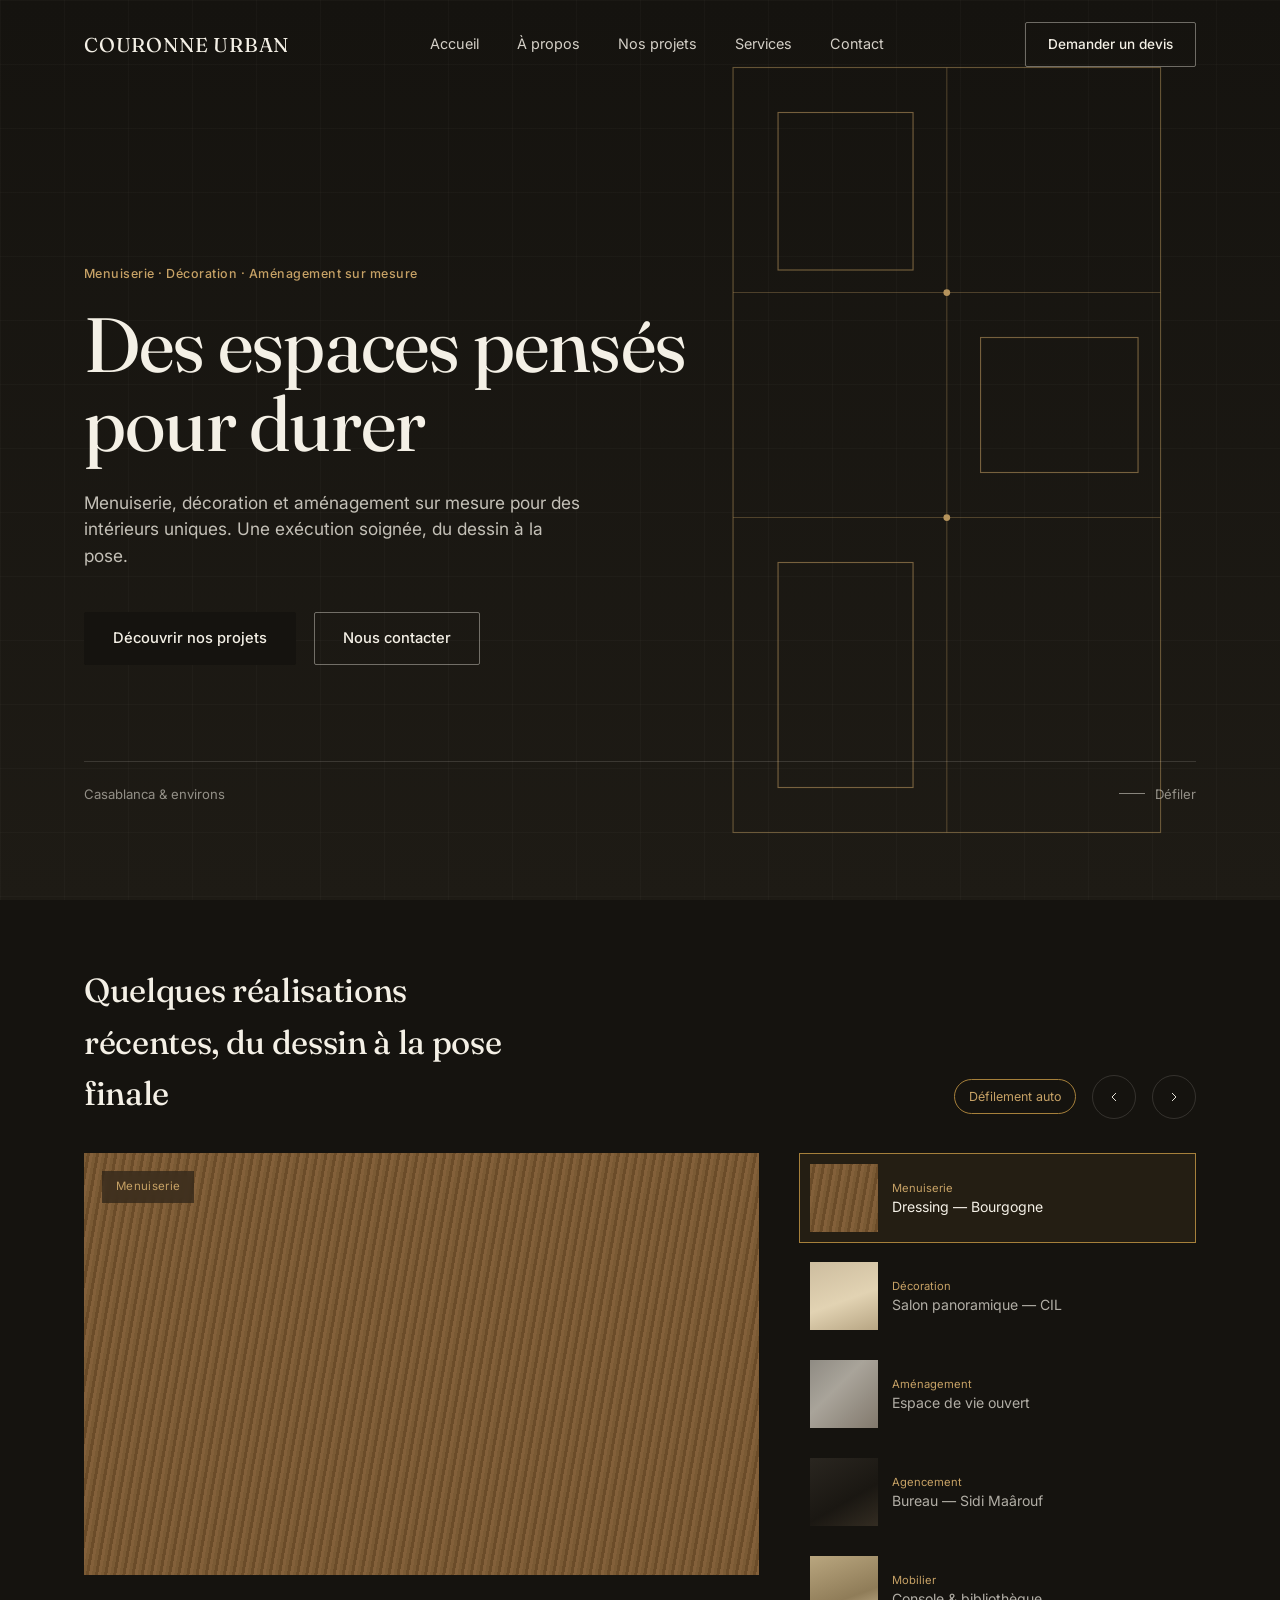
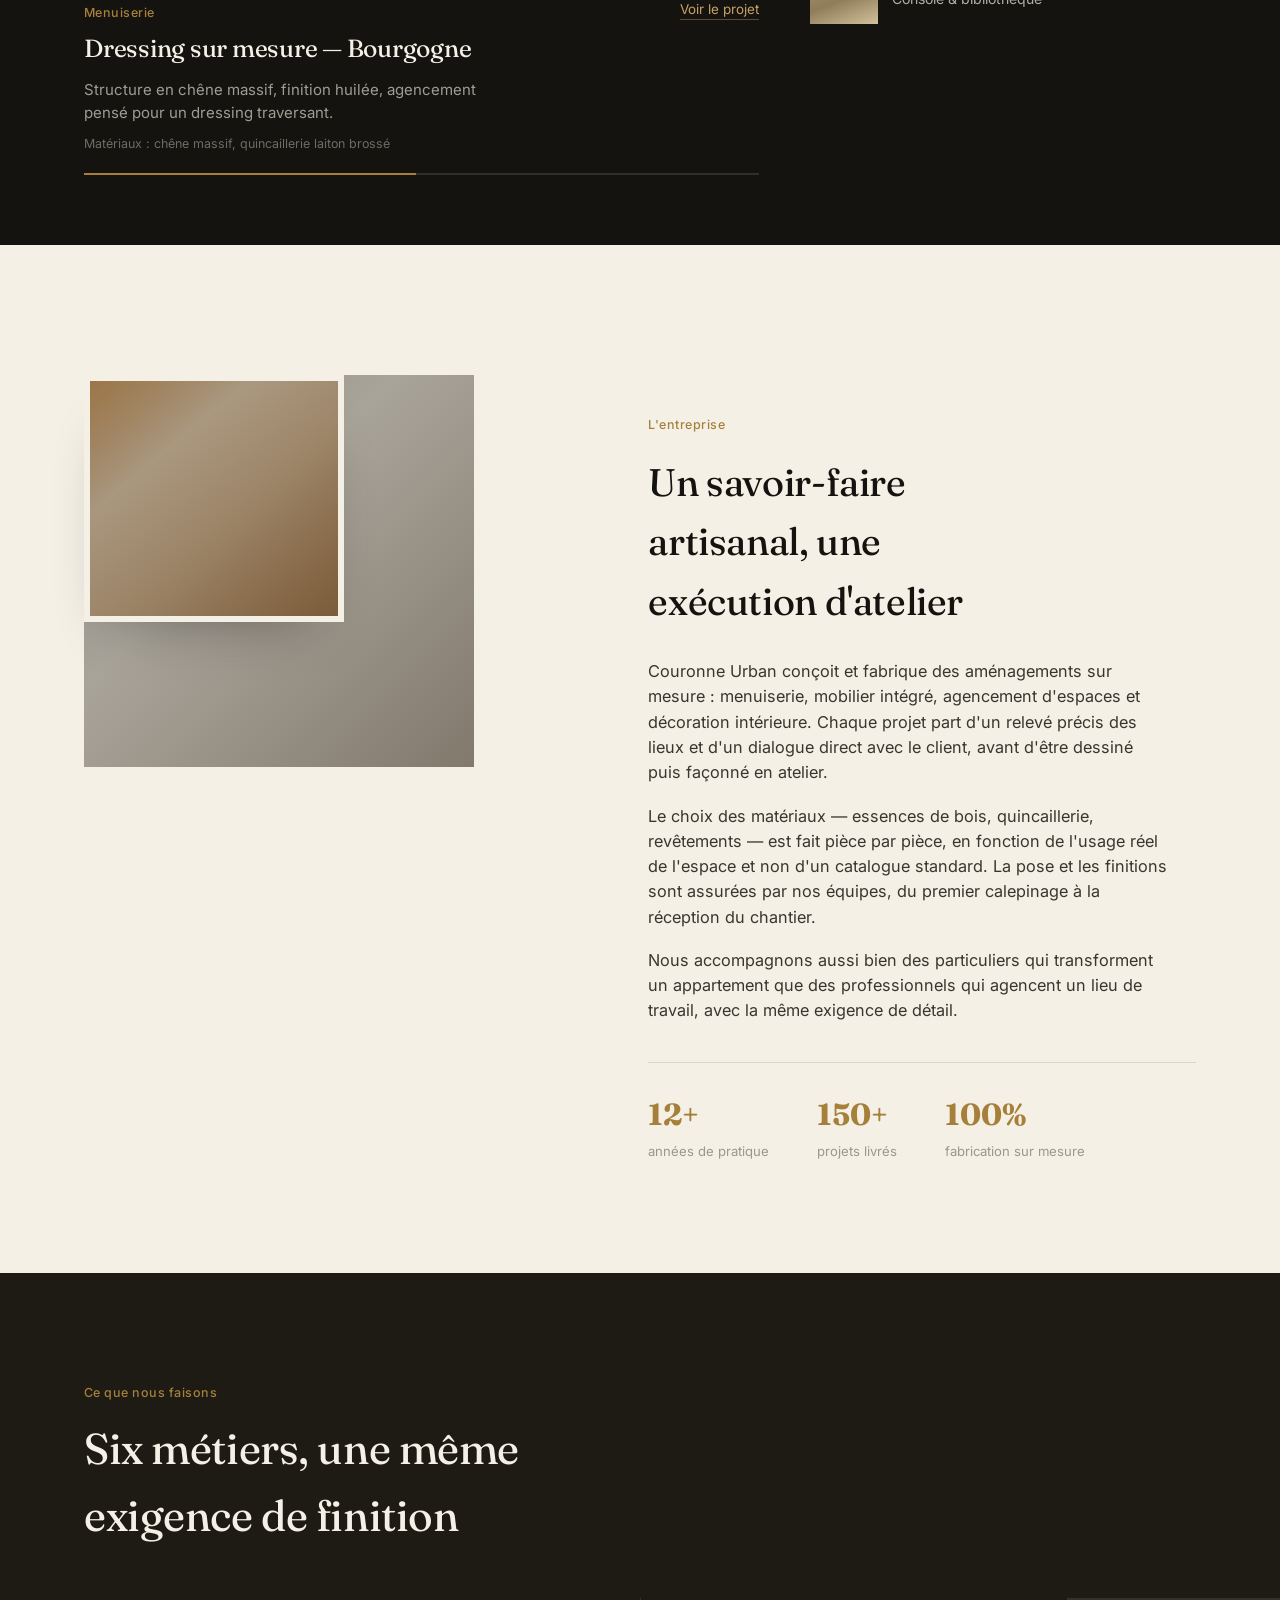
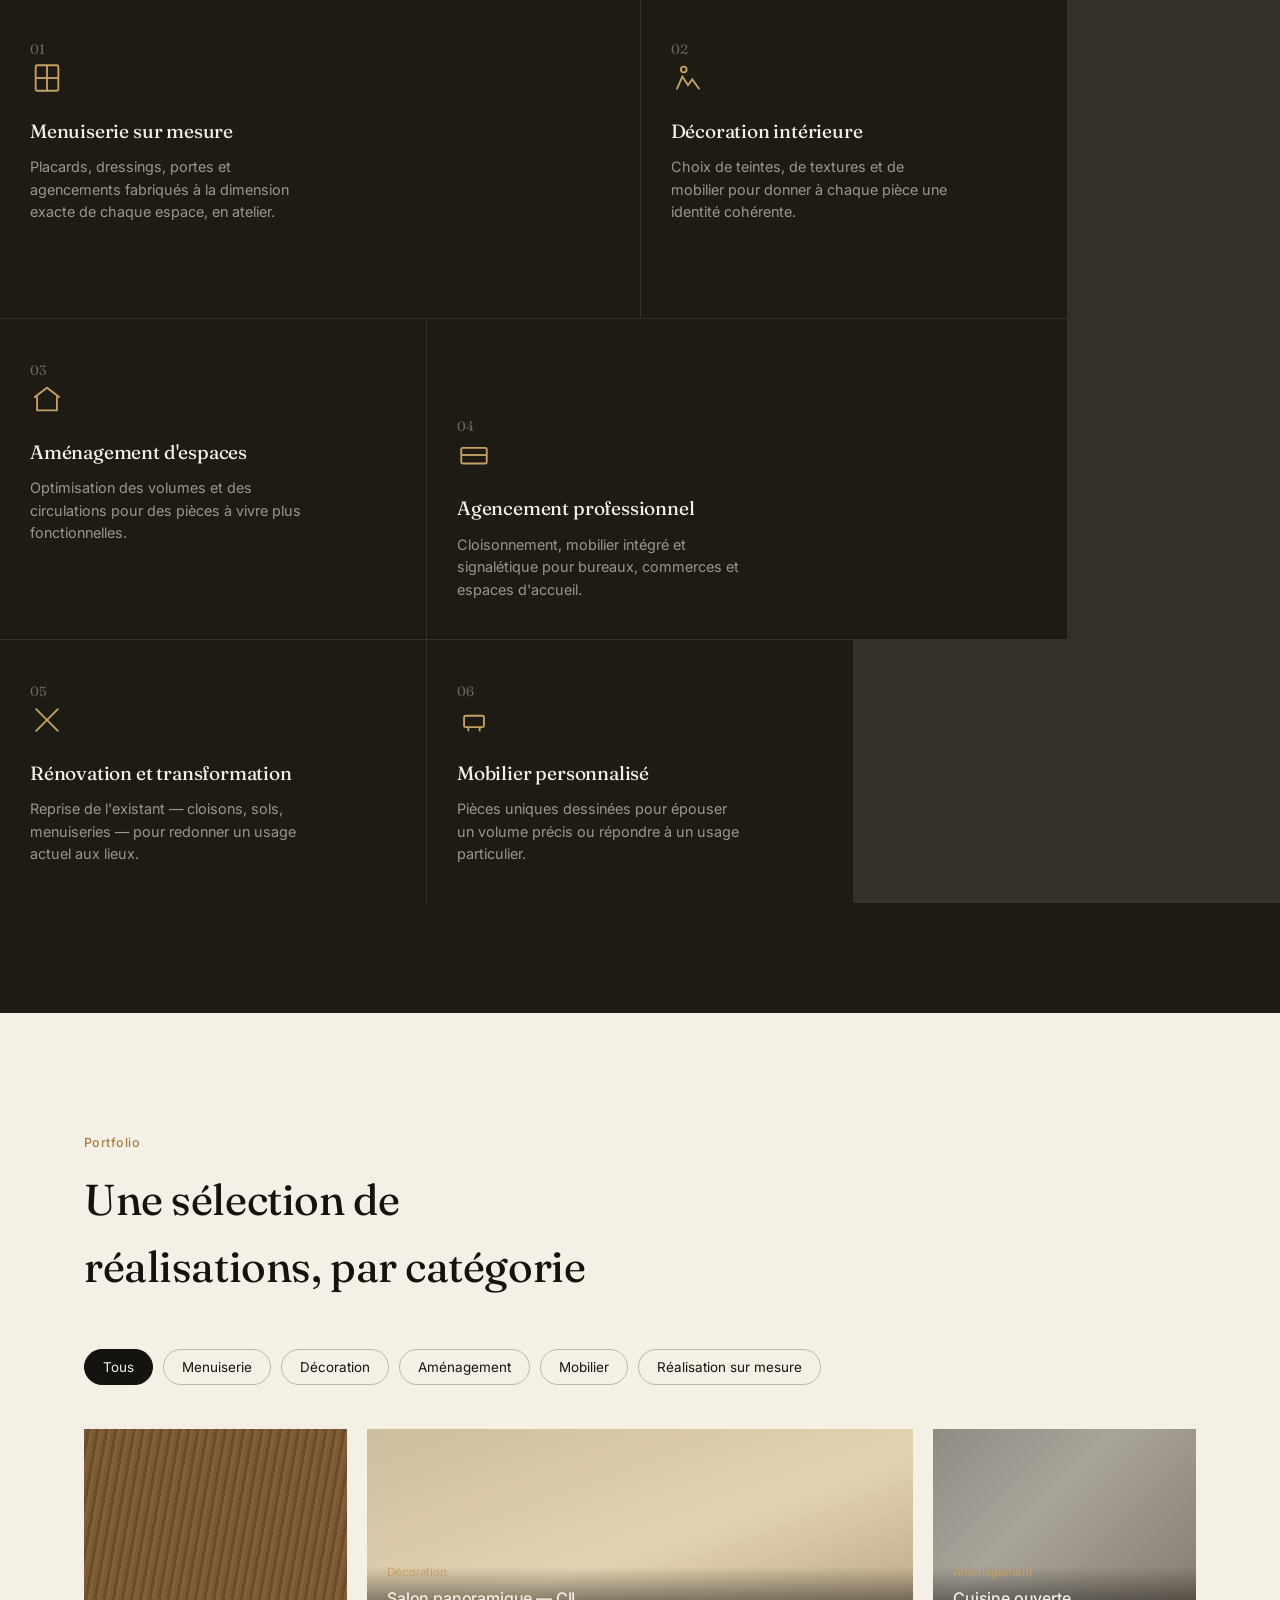
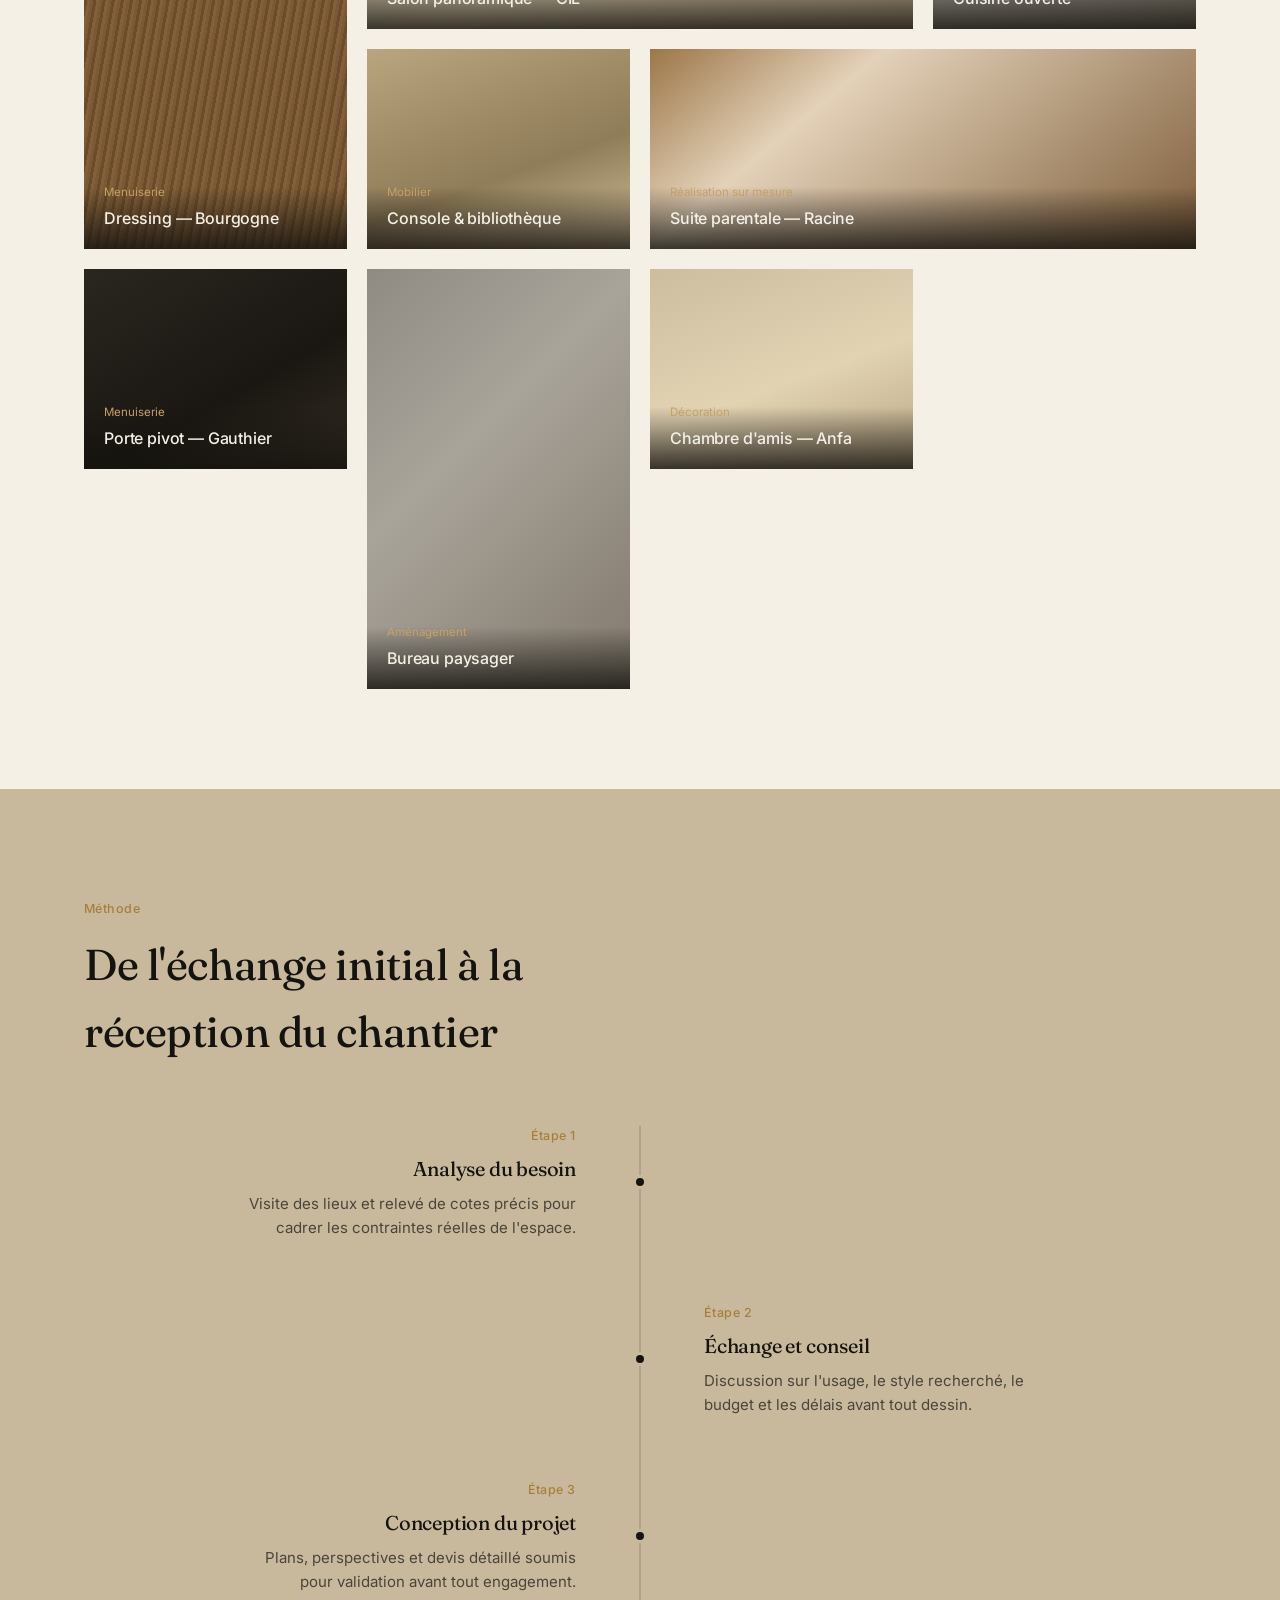
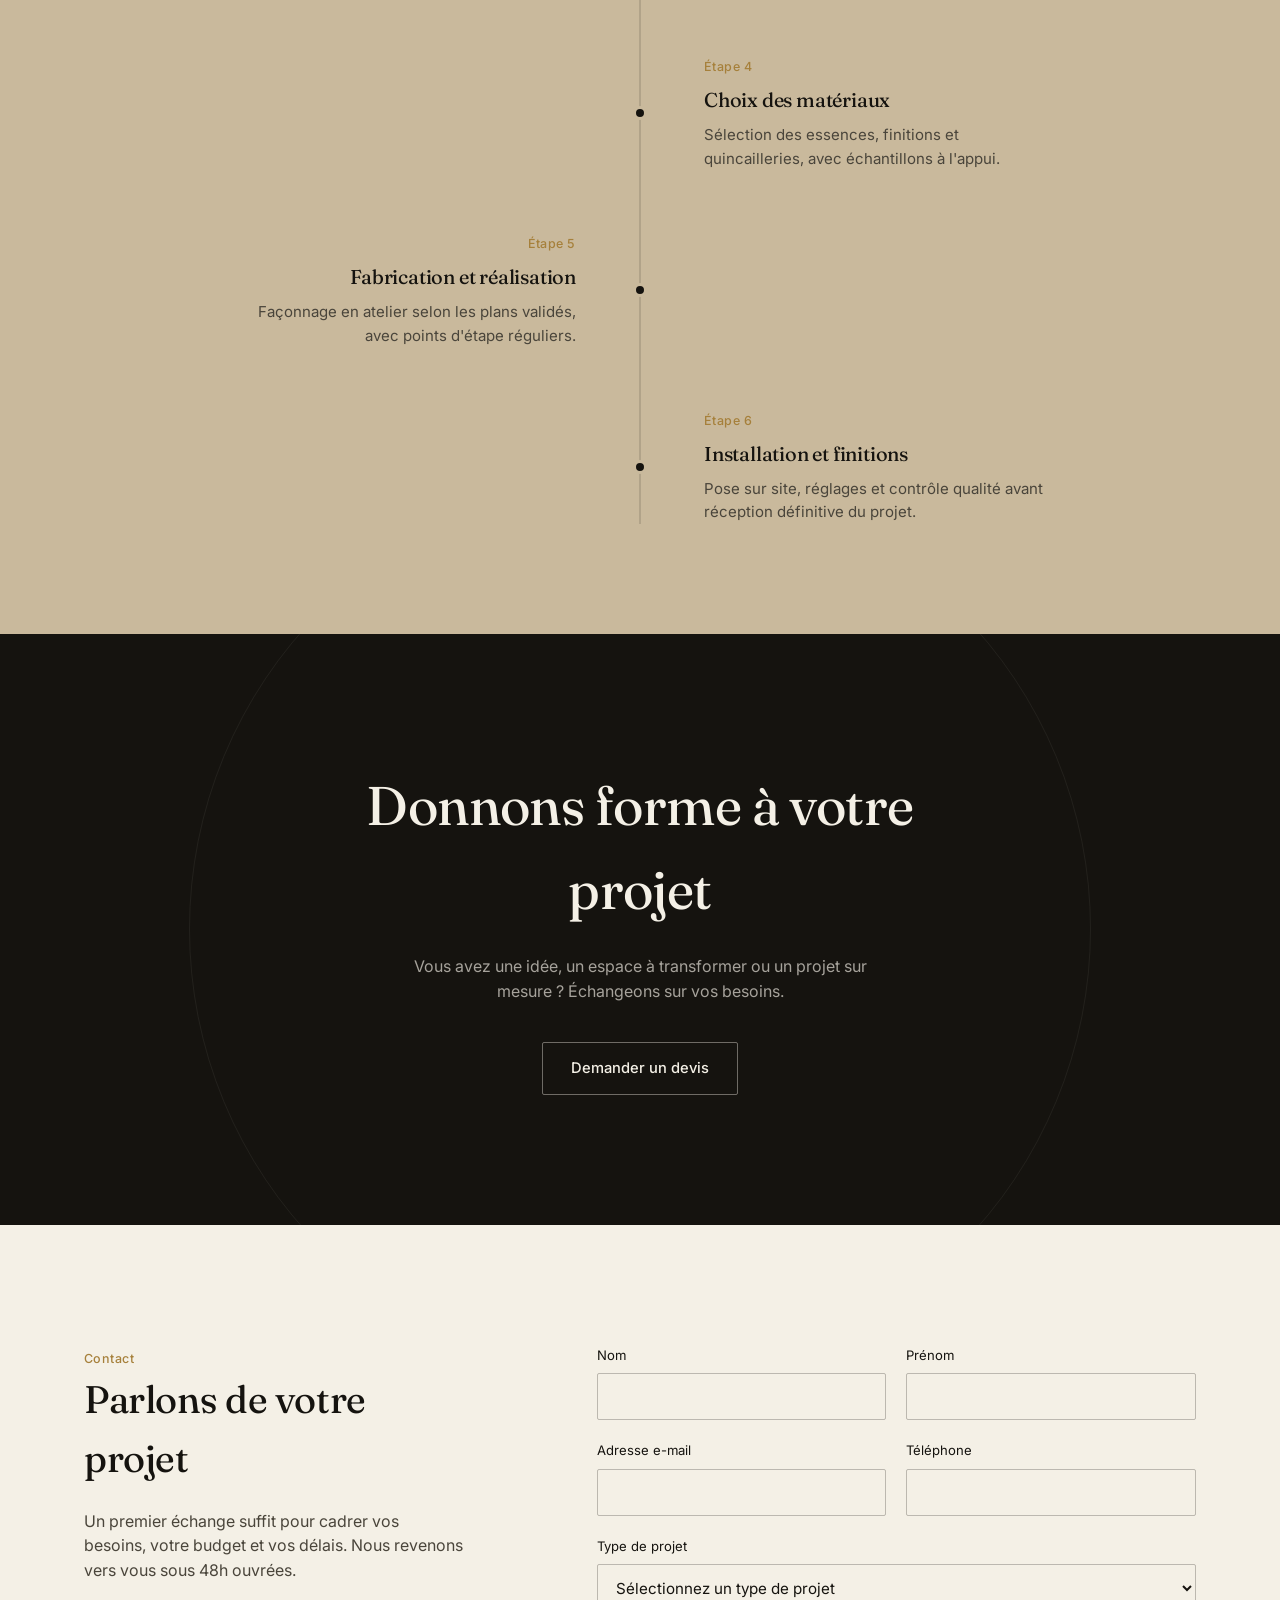
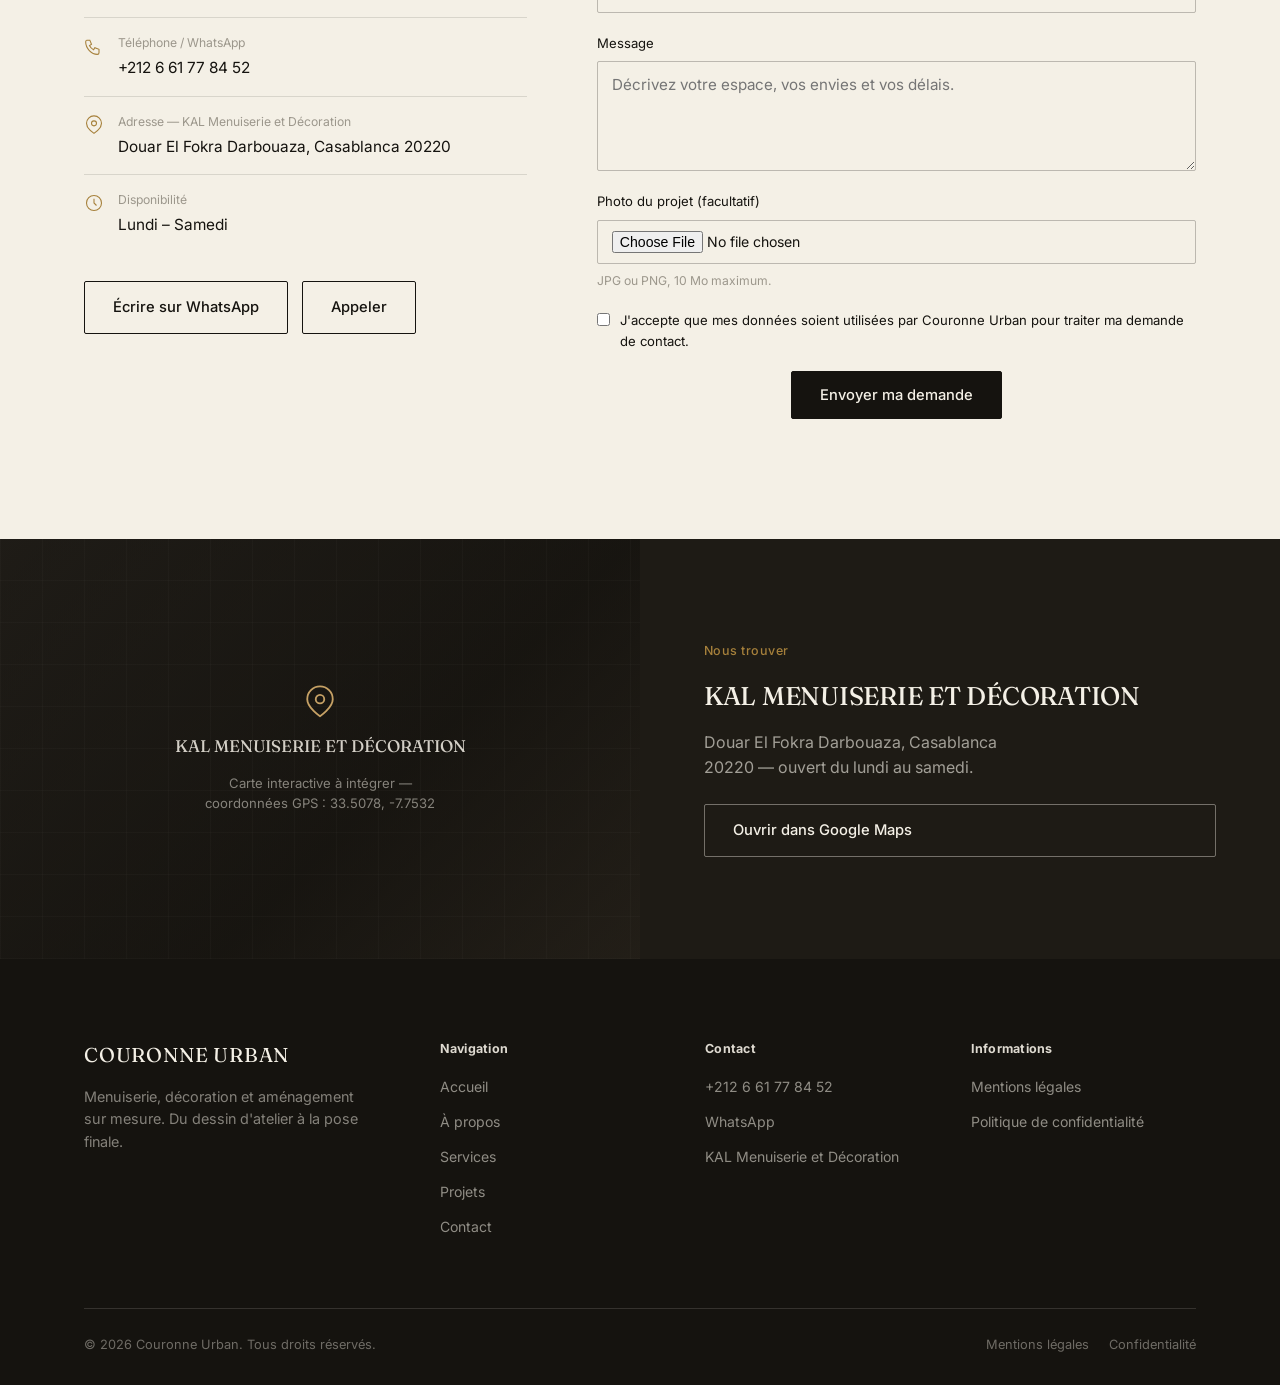
==== index.html @ 90915cd5 "Add website files" ====
<!DOCTYPE html>
<html lang="fr">
<head>
<meta charset="UTF-8">
<meta name="viewport" content="width=device-width, initial-scale=1.0">
<title>Couronne Urban — Menuiserie, décoration &amp; aménagement sur mesure à Casablanca</title>
<meta name="description" content="Couronne Urban conçoit et réalise des projets de menuiserie sur mesure, de décoration intérieure et d'aménagement d'espaces à Casablanca. Un savoir-faire artisanal au service d'intérieurs durables.">
<meta property="og:title" content="Couronne Urban — Menuiserie, décoration & aménagement sur mesure">
<meta property="og:description" content="Des espaces pensés pour durer. Découvrez le savoir-faire de Couronne Urban en menuiserie, décoration intérieure et aménagement sur mesure.">
<meta property="og:type" content="website">
<link rel="preconnect" href="https://fonts.googleapis.com">
<link rel="preconnect" href="https://fonts.gstatic.com" crossorigin>
<link href="https://fonts.googleapis.com/css2?family=Fraunces:opsz,wght@9..144,340;9..144,440;9..144,560&family=Inter:wght@400;500;600&display=swap" rel="stylesheet">
<meta name="robots" content="index, follow">
<script type="application/ld+json">
{
  "@context": "https://schema.org",
  "@type": "Organization",
  "name": "Couronne Urban",
  "description": "Entreprise spécialisée en menuiserie sur mesure, décoration intérieure et aménagement d'espaces.",
  "areaServed": "Casablanca, Maroc"
}
</script>
<script type="application/ld+json">
{
  "@context": "https://schema.org",
  "@type": "HomeAndConstructionBusiness",
  "name": "KAL MENUISERIE ET DÉCORATION",
  "telephone": "+212661778452",
  "address": {
    "@type": "PostalAddress",
    "streetAddress": "Douar El Fokra Darbouaza",
    "addressLocality": "Casablanca",
    "postalCode": "20220",
    "addressCountry": "MA"
  },
  "geo": {
    "@type": "GeoCoordinates",
    "latitude": 33.5078328,
    "longitude": -7.753226
  },
  "openingHours": "Mo-Sa"
}
</script>
<link rel="stylesheet" href="style.css">
</head>
<body>

<!-- ============ NAVBAR ============ -->
<header class="nav" id="siteNav">
  <div class="container">
    <a href="#hero" class="logo">COURONNE URBAN</a>
    <nav class="nav-links" aria-label="Navigation principale">
      <a href="#hero">Accueil</a>
      <a href="#a-propos">À propos</a>
      <a href="#projets">Nos projets</a>
      <a href="#services">Services</a>
      <a href="#contact">Contact</a>
    </nav>
    <div class="nav-cta">
      <a href="#contact" class="btn btn-line btn-light">Demander un devis</a>
      <button class="burger" id="burgerBtn" aria-label="Ouvrir le menu" aria-expanded="false" aria-controls="mobilePanel">
        <span></span><span></span><span></span>
      </button>
    </div>
  </div>
</header>

<div class="mobile-panel" id="mobilePanel">
  <a href="#hero">Accueil</a>
  <a href="#a-propos">À propos</a>
  <a href="#projets">Nos projets</a>
  <a href="#services">Services</a>
  <a href="#contact">Contact</a>
  <a href="#contact" class="btn btn-fill">Demander un devis</a>
</div>

<!-- ============ HERO ============ -->
<section class="hero" id="hero">
  <div class="hero-grid" aria-hidden="true"></div>
  <div class="hero-art" aria-hidden="true">
    <!-- IMAGE SLOT: peut être remplacée par une photo de projet du dossier ZIP (ex. hero-menuiserie.jpg) -->
    <svg viewBox="0 0 500 800" fill="none" xmlns="http://www.w3.org/2000/svg">
      <rect x="60" y="60" width="380" height="680" stroke="#C6A165" stroke-opacity="0.5" stroke-width="1"/>
      <line x1="60" y1="260" x2="440" y2="260" stroke="#C6A165" stroke-opacity="0.35"/>
      <line x1="60" y1="460" x2="440" y2="460" stroke="#C6A165" stroke-opacity="0.35"/>
      <line x1="250" y1="60" x2="250" y2="740" stroke="#C6A165" stroke-opacity="0.35"/>
      <rect x="100" y="100" width="120" height="140" stroke="#C6A165" stroke-opacity="0.6"/>
      <rect x="280" y="300" width="140" height="120" stroke="#C6A165" stroke-opacity="0.6"/>
      <rect x="100" y="500" width="120" height="200" stroke="#C6A165" stroke-opacity="0.6"/>
      <circle cx="250" cy="260" r="3" fill="#C6A165"/>
      <circle cx="250" cy="460" r="3" fill="#C6A165"/>
    </svg>
  </div>
  <div class="container hero-inner">
    <span class="eyebrow">Menuiserie · Décoration · Aménagement sur mesure</span>
    <h1>Des espaces pensés<br>pour durer</h1>
    <p class="lead">Menuiserie, décoration et aménagement sur mesure pour des intérieurs uniques. Une exécution soignée, du dessin à la pose.</p>
    <div class="hero-actions">
      <a href="#projets" class="btn btn-fill">Découvrir nos projets</a>
      <a href="#contact" class="btn btn-light">Nous contacter</a>
    </div>
    <div class="hero-foot">
      <span>Casablanca &amp; environs</span>
      <div class="scroll-cue"><span class="line"></span>Défiler</div>
    </div>
  </div>
</section>

<!-- ============ CARROUSEL PROJETS ============ -->
<section class="carousel-wrap" aria-label="Réalisations récentes">
  <div class="container">
    <div class="carousel-head">
      <h2>Quelques réalisations récentes, du dessin à la pose finale</h2>
      <div class="carousel-controls">
        <button class="car-toggle" id="autoplayToggle" aria-pressed="true">Défilement auto</button>
        <button class="car-btn" id="carPrev" aria-label="Projet précédent">
          <svg viewBox="0 0 24 24" fill="none" stroke="currentColor" stroke-width="1.4"><path d="M15 18l-6-6 6-6"/></svg>
        </button>
        <button class="car-btn" id="carNext" aria-label="Projet suivant">
          <svg viewBox="0 0 24 24" fill="none" stroke="currentColor" stroke-width="1.4"><path d="M9 18l6-6-6-6"/></svg>
        </button>
      </div>
    </div>
  </div>
  <div class="container">
    <div class="spotlight">
      <!-- Grande image principale : à remplacer par la photo réelle du projet actif (dossier ZIP) -->
      <article>
        <div class="spot-media" id="spotMedia">
          <div class="tex tex-bois"></div>
          <span class="cat-tag" id="spotCatTag">Menuiserie</span>
        </div>
        <div class="spot-info">
          <div>
            <span class="eyebrow" id="spotCat">Menuiserie</span>
            <h3 id="spotTitle">Dressing sur mesure — Bourgogne</h3>
            <p id="spotDesc">Structure en chêne massif, finition huilée, agencement pensé pour un dressing traversant.</p>
            <span class="materials" id="spotMaterials">Matériaux : chêne massif, quincaillerie laiton brossé</span>
          </div>
          <a href="#projets" class="car-link">Voir le projet</a>
        </div>
        <div class="rail-progress"><span id="railProgress"></span></div>
      </article>

      <!-- Rail d'aperçus : cliquer sur une vignette met à jour la grande image -->
      <nav class="rail" id="rail" aria-label="Choisir une réalisation à afficher">
        <button class="rail-item" aria-current="true"
          data-tex="tex-bois" data-cat="Menuiserie" data-title="Dressing sur mesure — Bourgogne"
          data-desc="Structure en chêne massif, finition huilée, agencement pensé pour un dressing traversant."
          data-materials="Matériaux : chêne massif, quincaillerie laiton brossé">
          <div class="rail-thumb"><div class="tex tex-bois"></div></div>
          <div><span class="rail-cat">Menuiserie</span><span class="rail-title">Dressing — Bourgogne</span></div>
        </button>
        <button class="rail-item" aria-current="false"
          data-tex="tex-beige" data-cat="Décoration" data-title="Salon panoramique — CIL"
          data-desc="Palette beige et terracotta, matières naturelles et lumière rasante valorisées."
          data-materials="Matériaux : lin, laiton brossé, bois clair">
          <div class="rail-thumb"><div class="tex tex-beige"></div></div>
          <div><span class="rail-cat">Décoration</span><span class="rail-title">Salon panoramique — CIL</span></div>
        </button>
        <button class="rail-item" aria-current="false"
          data-tex="tex-beton" data-cat="Aménagement" data-title="Espace de vie ouvert — Ain Diab"
          data-desc="Reconfiguration d'un plateau brut en séjour et cuisine articulés autour d'un îlot central."
          data-materials="Matériaux : béton ciré, Corian, chêne">
          <div class="rail-thumb"><div class="tex tex-beton"></div></div>
          <div><span class="rail-cat">Aménagement</span><span class="rail-title">Espace de vie ouvert</span></div>
        </button>
        <button class="rail-item" aria-current="false"
          data-tex="tex-noir" data-cat="Agencement" data-title="Agencement de bureau — Sidi Maârouf"
          data-desc="Cloisons vitrées, mobilier intégré et rangements sur mesure pour un cabinet de conseil."
          data-materials="Matériaux : verre, acier noir mat, placage bois">
          <div class="rail-thumb"><div class="tex tex-noir"></div></div>
          <div><span class="rail-cat">Agencement</span><span class="rail-title">Bureau — Sidi Maârouf</span></div>
        </button>
        <button class="rail-item" aria-current="false"
          data-tex="tex-mob" data-cat="Mobilier" data-title="Console et bibliothèque — Californie"
          data-desc="Pièces uniques conçues pour épouser les volumes irréguliers d'un appartement ancien."
          data-materials="Matériaux : noyer massif, laiton">
          <div class="rail-thumb"><div class="tex tex-mob"></div></div>
          <div><span class="rail-cat">Mobilier</span><span class="rail-title">Console &amp; bibliothèque</span></div>
        </button>
      </nav>
    </div>
  </div>
</section>

<!-- ============ A PROPOS ============ -->
<section class="about" id="a-propos">
  <div class="container about-grid">
    <div class="about-media">
      <!-- IMAGE SLOT: atelier / équipe / matériaux — dossier ZIP -->
      <div class="tex tex-beton m1" role="img" aria-label="Vue d'atelier de menuiserie"></div>
      <div class="tex tex-terre m2" role="img" aria-label="Détail d'un assemblage en bois"></div>
    </div>
    <div class="about-text">
      <span class="eyebrow">L'entreprise</span>
      <h2>Un savoir-faire artisanal, une exécution d'atelier</h2>
      <p>Couronne Urban conçoit et fabrique des aménagements sur mesure : menuiserie, mobilier intégré, agencement d'espaces et décoration intérieure. Chaque projet part d'un relevé précis des lieux et d'un dialogue direct avec le client, avant d'être dessiné puis façonné en atelier.</p>
      <p>Le choix des matériaux — essences de bois, quincaillerie, revêtements — est fait pièce par pièce, en fonction de l'usage réel de l'espace et non d'un catalogue standard. La pose et les finitions sont assurées par nos équipes, du premier calepinage à la réception du chantier.</p>
      <p>Nous accompagnons aussi bien des particuliers qui transforment un appartement que des professionnels qui agencent un lieu de travail, avec la même exigence de détail.</p>
      <div class="about-stats">
        <div><strong>12+</strong><span>années de pratique</span></div>
        <div><strong>150+</strong><span>projets livrés</span></div>
        <div><strong>100%</strong><span>fabrication sur mesure</span></div>
      </div>
    </div>
  </div>
</section>

<!-- ============ SERVICES ============ -->
<section class="services" id="services">
  <div class="container">
    <div class="section-head">
      <span class="eyebrow">Ce que nous faisons</span>
      <h2>Six métiers, une même exigence de finition</h2>
    </div>
  </div>
  <div class="svc-grid">
    <div class="svc large">
      <div><span class="num">01</span>
        <svg class="svc-icon" viewBox="0 0 24 24" fill="none" stroke="currentColor" stroke-width="1.3"><rect x="4" y="3" width="16" height="18" rx="1"/><line x1="4" y1="12" x2="20" y2="12"/><line x1="12" y1="3" x2="12" y2="21"/></svg>
        <h3>Menuiserie sur mesure</h3>
        <p>Placards, dressings, portes et agencements fabriqués à la dimension exacte de chaque espace, en atelier.</p>
      </div>
    </div>
    <div class="svc">
      <div><span class="num">02</span>
        <svg class="svc-icon" viewBox="0 0 24 24" fill="none" stroke="currentColor" stroke-width="1.3"><path d="M4 20l4-9 4 6 3-4 5 7"/><circle cx="9" cy="6" r="2"/></svg>
        <h3>Décoration intérieure</h3>
        <p>Choix de teintes, de textures et de mobilier pour donner à chaque pièce une identité cohérente.</p>
      </div>
    </div>
    <div class="svc">
      <div><span class="num">03</span>
        <svg class="svc-icon" viewBox="0 0 24 24" fill="none" stroke="currentColor" stroke-width="1.3"><path d="M3 11l9-7 9 7"/><path d="M5 10v10h14V10"/></svg>
        <h3>Aménagement d'espaces</h3>
        <p>Optimisation des volumes et des circulations pour des pièces à vivre plus fonctionnelles.</p>
      </div>
    </div>
    <div class="svc large wide-alt">
      <div><span class="num">04</span>
        <svg class="svc-icon" viewBox="0 0 24 24" fill="none" stroke="currentColor" stroke-width="1.3"><rect x="3" y="7" width="18" height="11" rx="1"/><line x1="3" y1="12" x2="21" y2="12"/></svg>
        <h3>Agencement professionnel</h3>
        <p>Cloisonnement, mobilier intégré et signalétique pour bureaux, commerces et espaces d'accueil.</p>
      </div>
    </div>
    <div class="svc">
      <div><span class="num">05</span>
        <svg class="svc-icon" viewBox="0 0 24 24" fill="none" stroke="currentColor" stroke-width="1.3"><path d="M4 4l16 16M20 4L4 20"/></svg>
        <h3>Rénovation et transformation</h3>
        <p>Reprise de l'existant — cloisons, sols, menuiseries — pour redonner un usage actuel aux lieux.</p>
      </div>
    </div>
    <div class="svc">
      <div><span class="num">06</span>
        <svg class="svc-icon" viewBox="0 0 24 24" fill="none" stroke="currentColor" stroke-width="1.3"><rect x="5" y="9" width="14" height="8" rx="1"/><line x1="8" y1="17" x2="8" y2="20"/><line x1="16" y1="17" x2="16" y2="20"/></svg>
        <h3>Mobilier personnalisé</h3>
        <p>Pièces uniques dessinées pour épouser un volume précis ou répondre à un usage particulier.</p>
      </div>
    </div>
  </div>
</section>

<!-- ============ PROJETS ============ -->
<section class="projects" id="projets">
  <div class="container">
    <div class="section-head">
      <span class="eyebrow">Portfolio</span>
      <h2>Une sélection de réalisations, par catégorie</h2>
    </div>
    <div class="filters" id="filters" role="group" aria-label="Filtrer les projets par catégorie">
      <button aria-pressed="true" data-filter="all">Tous</button>
      <button aria-pressed="false" data-filter="menuiserie">Menuiserie</button>
      <button aria-pressed="false" data-filter="decoration">Décoration</button>
      <button aria-pressed="false" data-filter="amenagement">Aménagement</button>
      <button aria-pressed="false" data-filter="mobilier">Mobilier</button>
      <button aria-pressed="false" data-filter="sur-mesure">Réalisation sur mesure</button>
    </div>

    <div class="gallery" id="gallery">
      <!-- Chaque .g-item est un emplacement image — à remplacer par les photos du dossier ZIP -->
      <div class="g-item s-tall" data-cat="menuiserie" tabindex="0" role="button"
        data-title="Dressing sur mesure — Bourgogne" data-cat-label="Menuiserie"
        data-desc="Dressing traversant en chêne massif, portes coulissantes et éclairage intégré."
        data-materials="Chêne massif, quincaillerie laiton brossé">
        <div class="tex tex-bois" role="img" aria-label="Dressing en bois massif"></div>
        <div class="g-info"><span class="cat">Menuiserie</span><h4>Dressing — Bourgogne</h4></div>
      </div>
      <div class="g-item s-wide" data-cat="decoration" tabindex="0" role="button"
        data-title="Salon panoramique — CIL" data-cat-label="Décoration"
        data-desc="Palette chaude, tapis en fibres naturelles et suspension en laiton brossé."
        data-materials="Lin, laiton brossé, bois clair">
        <div class="tex tex-beige" role="img" aria-label="Salon décoré en tons chauds"></div>
        <div class="g-info"><span class="cat">Décoration</span><h4>Salon panoramique — CIL</h4></div>
      </div>
      <div class="g-item" data-cat="amenagement" tabindex="0" role="button"
        data-title="Cuisine ouverte — Ain Diab" data-cat-label="Aménagement"
        data-desc="Îlot central en Corian et rangements dissimulés jusqu'au plafond."
        data-materials="Corian, béton ciré, chêne">
        <div class="tex tex-beton" role="img" aria-label="Cuisine ouverte aménagée"></div>
        <div class="g-info"><span class="cat">Aménagement</span><h4>Cuisine ouverte</h4></div>
      </div>
      <div class="g-item" data-cat="mobilier" tabindex="0" role="button"
        data-title="Console et bibliothèque — Californie" data-cat-label="Mobilier"
        data-desc="Pièces uniques dessinées pour épouser les volumes irréguliers d'un appartement ancien."
        data-materials="Noyer massif, laiton">
        <div class="tex tex-mob" role="img" aria-label="Bibliothèque en bois sur mesure"></div>
        <div class="g-info"><span class="cat">Mobilier</span><h4>Console &amp; bibliothèque</h4></div>
      </div>
      <div class="g-item s-wide" data-cat="sur-mesure" tabindex="0" role="button"
        data-title="Suite parentale — Racine" data-cat-label="Réalisation sur mesure"
        data-desc="Tête de lit capitonnée, verrière intérieure et dressing intégré, conçus ensemble."
        data-materials="Bois teinté, verre, velours">
        <div class="tex tex-terre" role="img" aria-label="Suite parentale aménagée sur mesure"></div>
        <div class="g-info"><span class="cat">Réalisation sur mesure</span><h4>Suite parentale — Racine</h4></div>
      </div>
      <div class="g-item" data-cat="menuiserie" tabindex="0" role="button"
        data-title="Porte pivot en bois — Gauthier" data-cat-label="Menuiserie"
        data-desc="Porte d'entrée massive sur pivot central, ferronnerie noire mate."
        data-materials="Bois massif, ferronnerie noire mate">
        <div class="tex tex-noir" role="img" aria-label="Porte pivot en bois massif"></div>
        <div class="g-info"><span class="cat">Menuiserie</span><h4>Porte pivot — Gauthier</h4></div>
      </div>
      <div class="g-item s-tall" data-cat="amenagement" tabindex="0" role="button"
        data-title="Bureau paysager — Sidi Maârouf" data-cat-label="Aménagement"
        data-desc="Cloisons vitrées et postes modulables pour une équipe de douze personnes."
        data-materials="Verre, acier noir mat, placage bois">
        <div class="tex tex-beton" role="img" aria-label="Bureau paysager aménagé"></div>
        <div class="g-info"><span class="cat">Aménagement</span><h4>Bureau paysager</h4></div>
      </div>
      <div class="g-item" data-cat="decoration" tabindex="0" role="button"
        data-title="Chambre d'amis — Anfa" data-cat-label="Décoration"
        data-desc="Tons neutres et textiles bruts pour une pièce calme et lumineuse."
        data-materials="Lin brut, bois clair, laine">
        <div class="tex tex-beige" role="img" aria-label="Chambre décorée en tons neutres"></div>
        <div class="g-info"><span class="cat">Décoration</span><h4>Chambre d'amis — Anfa</h4></div>
      </div>
    </div>
  </div>
</section>

<!-- Lightbox -->
<div class="lightbox" id="lightbox" role="dialog" aria-modal="true" aria-label="Détail du projet">
  <button class="lb-close" id="lbClose" aria-label="Fermer">
    <svg viewBox="0 0 24 24" width="18" height="18" fill="none" stroke="currentColor" stroke-width="1.4"><path d="M5 5l14 14M19 5L5 19"/></svg>
  </button>
  <div class="lb-inner">
    <div class="lb-media tex" id="lbMedia"></div>
    <span class="cat" id="lbCat"></span>
    <h3 id="lbTitle"></h3>
    <p id="lbDesc"></p>
    <p class="lb-materials" id="lbMaterials"></p>
  </div>
</div>

<!-- ============ PROCESSUS ============ -->
<section class="process">
  <div class="container">
    <div class="section-head">
      <span class="eyebrow">Méthode</span>
      <h2>De l'échange initial à la réception du chantier</h2>
    </div>
    <div class="timeline">
      <div class="t-step">
        <div class="t-content"><span class="eyebrow">Étape 1</span><h3>Analyse du besoin</h3><p>Visite des lieux et relevé de cotes précis pour cadrer les contraintes réelles de l'espace.</p></div>
        <div class="t-marker"></div><div></div>
      </div>
      <div class="t-step">
        <div></div><div class="t-marker"></div>
        <div class="t-content"><span class="eyebrow">Étape 2</span><h3>Échange et conseil</h3><p>Discussion sur l'usage, le style recherché, le budget et les délais avant tout dessin.</p></div>
      </div>
      <div class="t-step">
        <div class="t-content"><span class="eyebrow">Étape 3</span><h3>Conception du projet</h3><p>Plans, perspectives et devis détaillé soumis pour validation avant tout engagement.</p></div>
        <div class="t-marker"></div><div></div>
      </div>
      <div class="t-step">
        <div></div><div class="t-marker"></div>
        <div class="t-content"><span class="eyebrow">Étape 4</span><h3>Choix des matériaux</h3><p>Sélection des essences, finitions et quincailleries, avec échantillons à l'appui.</p></div>
      </div>
      <div class="t-step">
        <div class="t-content"><span class="eyebrow">Étape 5</span><h3>Fabrication et réalisation</h3><p>Façonnage en atelier selon les plans validés, avec points d'étape réguliers.</p></div>
        <div class="t-marker"></div><div></div>
      </div>
      <div class="t-step">
        <div></div><div class="t-marker"></div>
        <div class="t-content"><span class="eyebrow">Étape 6</span><h3>Installation et finitions</h3><p>Pose sur site, réglages et contrôle qualité avant réception définitive du projet.</p></div>
      </div>
    </div>
  </div>
</section>

<!-- ============ CTA ============ -->
<section class="cta-band">
  <div class="container">
    <h2>Donnons forme à votre projet</h2>
    <p>Vous avez une idée, un espace à transformer ou un projet sur mesure ? Échangeons sur vos besoins.</p>
    <a href="#contact" class="btn btn-light">Demander un devis</a>
  </div>
</section>

<!-- ============ CONTACT ============ -->
<section class="contact" id="contact">
  <div class="container contact-grid">
    <div class="contact-info">
      <span class="eyebrow">Contact</span>
      <h2>Parlons de votre projet</h2>
      <p>Un premier échange suffit pour cadrer vos besoins, votre budget et vos délais. Nous revenons vers vous sous 48h ouvrées.</p>

      <div class="info-row">
        <svg viewBox="0 0 24 24" fill="none" stroke="currentColor" stroke-width="1.3"><path d="M3 5h4l2 5-2.5 1.5a11 11 0 005 5L13 14l5 2v4a2 2 0 01-2 2C9 22 2 15 2 7a2 2 0 012-2z"/></svg>
        <div><span class="label">Téléphone / WhatsApp</span><a href="tel:+212661778452">+212 6 61 77 84 52</a></div>
      </div>
      <div class="info-row">
        <svg viewBox="0 0 24 24" fill="none" stroke="currentColor" stroke-width="1.3"><path d="M21 10c0 6-9 12-9 12s-9-6-9-12a9 9 0 0118 0z"/><circle cx="12" cy="10" r="3"/></svg>
        <div><span class="label">Adresse — KAL Menuiserie et Décoration</span><span class="val">Douar El Fokra Darbouaza, Casablanca 20220</span></div>
      </div>
      <div class="info-row">
        <svg viewBox="0 0 24 24" fill="none" stroke="currentColor" stroke-width="1.3"><circle cx="12" cy="12" r="9"/><path d="M12 7v5l3 3"/></svg>
        <div><span class="label">Disponibilité</span><span class="val">Lundi – Samedi</span></div>
      </div>

      <div class="quick-actions">
        <a href="https://wa.me/212661778452" class="btn btn-line" target="_blank" rel="noopener">Écrire sur WhatsApp</a>
        <a href="tel:+212661778452" class="btn btn-line">Appeler</a>
      </div>
    </div>

    <div>
      <div class="form-success" id="formSuccess" role="status">Votre demande a bien été enregistrée. Notre équipe vous recontacte sous 48h ouvrées.</div>
      <form class="devis" id="devisForm" novalidate>
        <div class="field" data-field="nom">
          <label for="f-nom">Nom</label>
          <input type="text" id="f-nom" name="nom" required>
          <span class="err-msg">Merci d'indiquer votre nom.</span>
        </div>
        <div class="field" data-field="prenom">
          <label for="f-prenom">Prénom</label>
          <input type="text" id="f-prenom" name="prenom" required>
          <span class="err-msg">Merci d'indiquer votre prénom.</span>
        </div>
        <div class="field" data-field="email">
          <label for="f-email">Adresse e-mail</label>
          <input type="email" id="f-email" name="email" required>
          <span class="err-msg">Merci d'indiquer une adresse e-mail valide.</span>
        </div>
        <div class="field" data-field="tel">
          <label for="f-tel">Téléphone</label>
          <input type="tel" id="f-tel" name="tel" required>
          <span class="err-msg">Merci d'indiquer un numéro de téléphone.</span>
        </div>
        <div class="field full" data-field="type">
          <label for="f-type">Type de projet</label>
          <select id="f-type" name="type" required>
            <option value="" selected disabled>Sélectionnez un type de projet</option>
            <option>Menuiserie sur mesure</option>
            <option>Décoration intérieure</option>
            <option>Aménagement d'espace</option>
            <option>Agencement professionnel</option>
            <option>Rénovation</option>
            <option>Mobilier personnalisé</option>
            <option>Autre</option>
          </select>
          <span class="err-msg">Merci de sélectionner un type de projet.</span>
        </div>
        <div class="field full" data-field="message">
          <label for="f-message">Message</label>
          <textarea id="f-message" name="message" required placeholder="Décrivez votre espace, vos envies et vos délais."></textarea>
          <span class="err-msg">Merci de décrire brièvement votre projet.</span>
        </div>
        <div class="field full" data-field="photo">
          <label for="f-photo">Photo du projet (facultatif)</label>
          <input type="file" id="f-photo" name="photo" accept="image/*">
          <span class="file-hint" id="fileHint">JPG ou PNG, 10 Mo maximum.</span>
        </div>
        <div class="field full" data-field="consent">
          <label class="consent">
            <input type="checkbox" id="f-consent" name="consent" required>
            <span>J'accepte que mes données soient utilisées par Couronne Urban pour traiter ma demande de contact.</span>
          </label>
          <span class="err-msg">Merci d'accepter le traitement de vos données pour continuer.</span>
        </div>
        <div class="field full form-foot">
          <button type="submit" class="btn btn-fill">Envoyer ma demande</button>
        </div>
      </form>
    </div>
  </div>
</section>

<!-- ============ CARTE ============ -->
<section class="map-section">
  <div class="map-wrap">
    <!-- Emplacement carte : à intégrer ultérieurement via l'API Google Maps (clé requise) -->
    <div class="map-placeholder" role="img" aria-label="Emplacement réservé pour la carte Google Maps de KAL Menuiserie et Décoration">
      <div class="map-pin">
        <svg viewBox="0 0 24 24" fill="none" stroke="currentColor" stroke-width="1.3"><path d="M21 10c0 6-9 12-9 12s-9-6-9-12a9 9 0 0118 0z"/><circle cx="12" cy="10" r="3"/></svg>
        <strong>KAL MENUISERIE ET DÉCORATION</strong>
        <span>Carte interactive à intégrer — coordonnées GPS : 33.5078, -7.7532</span>
      </div>
    </div>
    <div class="map-caption">
      <span class="eyebrow">Nous trouver</span>
      <h3>KAL MENUISERIE ET DÉCORATION</h3>
      <p>Douar El Fokra Darbouaza, Casablanca 20220 — ouvert du lundi au samedi.</p>
      <a href="https://maps.app.goo.gl/jTYv7y29oCN3ewvf8" target="_blank" rel="noopener" class="btn btn-light">Ouvrir dans Google Maps</a>
    </div>
  </div>
</section>

<!-- ============ FOOTER ============ -->
<footer>
  <div class="container">
    <div class="foot-grid">
      <div>
        <a href="#hero" class="logo">COURONNE URBAN</a>
        <p class="blurb">Menuiserie, décoration et aménagement sur mesure. Du dessin d'atelier à la pose finale.</p>
      </div>
      <div class="foot-col">
        <h5>Navigation</h5>
        <ul>
          <li><a href="#hero">Accueil</a></li>
          <li><a href="#a-propos">À propos</a></li>
          <li><a href="#services">Services</a></li>
          <li><a href="#projets">Projets</a></li>
          <li><a href="#contact">Contact</a></li>
        </ul>
      </div>
      <div class="foot-col">
        <h5>Contact</h5>
        <ul>
          <li><a href="tel:+212661778452">+212 6 61 77 84 52</a></li>
          <li><a href="https://wa.me/212661778452" target="_blank" rel="noopener">WhatsApp</a></li>
          <li><a href="https://maps.app.goo.gl/jTYv7y29oCN3ewvf8" target="_blank" rel="noopener">KAL Menuiserie et Décoration</a></li>
        </ul>
      </div>
      <div class="foot-col">
        <h5>Informations</h5>
        <ul>
          <li><a href="#">Mentions légales</a></li>
          <li><a href="#">Politique de confidentialité</a></li>
        </ul>
      </div>
    </div>
    <div class="foot-bottom">
      <span id="copyYear">© 2026 Couronne Urban. Tous droits réservés.</span>
      <div class="legal-links">
        <a href="#">Mentions légales</a>
        <a href="#">Confidentialité</a>
      </div>
    </div>
  </div>
</footer>

<script src="script.js"></script>
</body>
</html>
---- style.css ----
:root{
    --noir: #15130F;
    --noir-soft: #1E1B15;
    --blanc: #F4F0E6;
    --beige: #C9B99C;
    --beton: #9C978C;
    --or: #A6803B;
    --or-clair: #C6A165;
    --ligne: rgba(244,240,230,0.14);
    --ombre: 0 30px 60px -35px rgba(21,19,15,0.45);
    --serif: "Fraunces", "Iowan Old Style", serif;
    --sans: "Inter", -apple-system, sans-serif;
    --dur: 620ms;
    --ease: cubic-bezier(.22,.68,.16,1);
  }

  *{ margin:0; padding:0; box-sizing:border-box; }
  html{ scroll-behavior:smooth; }
  body{
    font-family: var(--sans);
    color: var(--noir);
    background: var(--blanc);
    line-height: 1.55;
    -webkit-font-smoothing: antialiased;
  }
  img,svg{ display:block; max-width:100%; }
  a{ color:inherit; text-decoration:none; }
  button{ font-family:inherit; cursor:pointer; border:none; background:none; color:inherit; }
  ul{ list-style:none; }
  h1,h2,h3,h4{ font-family: var(--serif); font-weight:440; letter-spacing:-0.01em; }
  .container{ max-width:1240px; margin:0 auto; padding:0 clamp(20px,5vw,64px); }
  section{ position:relative; }
  .eyebrow{ font-size:0.78rem; color:var(--or); letter-spacing:0.04em; font-weight:500; }

  /* Boutons */
  .btn{
    display:inline-flex; align-items:center; gap:10px;
    padding:14px 28px; font-size:0.92rem; font-weight:500;
    border:1px solid var(--noir); border-radius:2px;
    transition: background var(--dur) var(--ease), color var(--dur) var(--ease), border-color var(--dur) var(--ease);
  }
  .btn-fill{ background:var(--noir); color:var(--blanc); }
  .btn-fill:hover{ background:var(--or); border-color:var(--or); }
  .btn-line{ border-color: currentColor; }
  .btn-line:hover{ background:var(--noir); color:var(--blanc); }
  .btn-light{ border-color: rgba(244,240,230,0.4); color:var(--blanc); }
  .btn-light:hover{ background:var(--blanc); color:var(--noir); border-color:var(--blanc); }

  /* Focus visibility */
  a:focus-visible, button:focus-visible, input:focus-visible, textarea:focus-visible, select:focus-visible{
    outline: 2px solid var(--or); outline-offset:3px;
  }

  /* ---------- NAVBAR ---------- */
  header.nav{
    position:fixed; top:0; left:0; right:0; z-index:100;
    padding:22px 0;
    transition: padding var(--dur) var(--ease), background var(--dur) var(--ease), box-shadow var(--dur) var(--ease);
  }
  header.nav .container{ display:flex; align-items:center; justify-content:space-between; }
  header.nav.scrolled{
    padding:14px 0; background: rgba(244,240,230,0.92); backdrop-filter: blur(10px);
    box-shadow: 0 1px 0 rgba(21,19,15,0.08);
  }
  .logo{ font-family:var(--serif); font-size:1.25rem; letter-spacing:0.04em; color:var(--blanc); transition:color var(--dur) var(--ease); }
  header.nav.scrolled .logo{ color:var(--noir); }
  .nav-links{ display:flex; align-items:center; gap:38px; }
  .nav-links a{
    font-size:0.9rem; color: rgba(244,240,230,0.85); position:relative; padding:4px 0;
    transition:color var(--dur) var(--ease);
  }
  header.nav.scrolled .nav-links a{ color: rgba(21,19,15,0.75); }
  .nav-links a::after{
    content:""; position:absolute; left:0; right:100%; bottom:0; height:1px; background:var(--or);
    transition: right var(--dur) var(--ease);
  }
  .nav-links a:hover::after{ right:0; }
  .nav-links a:hover{ color:var(--or); }
  .nav-cta{ display:flex; align-items:center; gap:24px; }
  .nav-cta .btn{ padding:11px 22px; font-size:0.85rem; }
  header.nav .btn-light{ }
  header.nav.scrolled .btn-light{ border-color: var(--noir); color:var(--noir); }
  header.nav.scrolled .btn-light:hover{ background:var(--noir); color:var(--blanc); }

  .burger{ display:none; width:26px; height:18px; position:relative; z-index:110; }
  .burger span{
    position:absolute; left:0; right:0; height:1.5px; background:var(--blanc);
    transition: transform var(--dur) var(--ease), opacity var(--dur) var(--ease), background var(--dur) var(--ease);
  }
  header.nav.scrolled .burger span{ background:var(--noir); }
  .burger span:nth-child(1){ top:0; }
  .burger span:nth-child(2){ top:8px; }
  .burger span:nth-child(3){ top:16px; }
  .menu-open .burger span:nth-child(1){ transform: translateY(8px) rotate(45deg); }
  .menu-open .burger span:nth-child(2){ opacity:0; }
  .menu-open .burger span:nth-child(3){ transform: translateY(-8px) rotate(-45deg); }
  .menu-open .burger span{ background:var(--noir) !important; }

  .mobile-panel{
    position:fixed; inset:0; background:var(--blanc); z-index:99;
    display:flex; flex-direction:column; justify-content:center; padding:0 32px;
    transform: translateY(-100%); transition: transform 520ms var(--ease);
  }
  .menu-open .mobile-panel{ transform: translateY(0); }
  .mobile-panel a{ font-family:var(--serif); font-size:2.1rem; padding:14px 0; border-bottom:1px solid var(--ligne); }
  .mobile-panel .btn{ margin-top:28px; width:fit-content; }

  /* ---------- HERO ---------- */
  .hero{
    min-height:100vh; display:flex; align-items:flex-end;
    background: linear-gradient(180deg, var(--noir) 0%, var(--noir-soft) 100%);
    color:var(--blanc); overflow:hidden; position:relative;
    padding-top:120px;
  }
  .hero-grid{
    position:absolute; inset:0; opacity:0.5;
    background-image:
      linear-gradient(rgba(244,240,230,0.05) 1px, transparent 1px),
      linear-gradient(90deg, rgba(244,240,230,0.05) 1px, transparent 1px);
    background-size: 64px 64px;
  }
  .hero-art{ position:absolute; right:0; top:0; bottom:0; width:52%; opacity:0.9; }
  .hero-art svg{ height:100%; width:100%; }
  .hero-inner{ position:relative; z-index:2; padding-bottom:96px; width:100%; }
  .hero .eyebrow{ display:block; margin-bottom:22px; color:var(--or-clair); }
  .hero h1{
    font-size: clamp(2.6rem, 6vw, 5.1rem); line-height:1.03; max-width:15ch;
    font-weight:440;
  }
  .hero p.lead{
    margin-top:26px; max-width:46ch; font-size:1.08rem; color: rgba(244,240,230,0.78);
  }
  .hero-actions{ margin-top:42px; display:flex; gap:18px; flex-wrap:wrap; }
  .hero-foot{
    margin-top:96px; display:flex; justify-content:space-between; align-items:flex-end;
    border-top:1px solid var(--ligne); padding-top:22px; font-size:0.82rem; color: rgba(244,240,230,0.55);
  }
  .scroll-cue{ display:flex; align-items:center; gap:10px; }
  .scroll-cue span.line{ width:26px; height:1px; background: rgba(244,240,230,0.5); display:block; }

  /* reveal (single orchestrated hero entrance) */
  .hero .eyebrow, .hero h1, .hero p.lead, .hero-actions, .hero-foot{
    opacity:0; transform: translateY(18px);
    animation: rise 900ms var(--ease) forwards;
  }
  .hero h1{ animation-delay:120ms; }
  .hero p.lead{ animation-delay:260ms; }
  .hero-actions{ animation-delay:380ms; }
  .hero-foot{ animation-delay:520ms; }
  @keyframes rise{ to{ opacity:1; transform:none; } }

  /* ---------- CARROUSEL ---------- */
  .carousel-wrap{ background:var(--noir); color:var(--blanc); padding:64px 0 70px; }
  .carousel-head{ display:flex; justify-content:space-between; align-items:flex-end; margin-bottom:34px; gap:24px; }
  .carousel-head h2{ font-size: clamp(1.5rem,2.6vw,2.1rem); max-width:20ch; }
  .carousel-controls{ display:flex; align-items:center; gap:16px; }
  .car-btn{
    width:44px; height:44px; border:1px solid var(--ligne); border-radius:50%;
    display:flex; align-items:center; justify-content:center; transition: border-color var(--dur), background var(--dur);
  }
  .car-btn:hover{ border-color:var(--or); background: rgba(166,128,59,0.12); }
  .car-btn svg{ width:16px; height:16px; }
  .car-toggle{ font-size:0.78rem; color: rgba(244,240,230,0.6); border:1px solid var(--ligne); padding:9px 14px; border-radius:20px; }
  .car-toggle[aria-pressed="true"]{ color:var(--or-clair); border-color:var(--or); }

  /* Composition éditoriale : grande image + rail d'aperçus */
  .spotlight{ display:grid; grid-template-columns: 1.7fr 1fr; gap:40px; align-items:start; }
  .spot-media{ aspect-ratio: 16/10; position:relative; overflow:hidden; }
  .spot-media .cat-tag{
    position:absolute; left:18px; top:18px; font-size:0.72rem; letter-spacing:0.03em;
    background: rgba(21,19,15,0.55); color:var(--or-clair); padding:7px 14px; backdrop-filter: blur(3px);
  }
  .spot-info{ padding-top:24px; display:flex; align-items:flex-start; justify-content:space-between; gap:24px; flex-wrap:wrap; }
  .spot-info h3{ font-size:1.55rem; margin:6px 0 10px; font-weight:440; }
  .spot-info p{ font-size:0.94rem; color: rgba(244,240,230,0.62); max-width:48ch; margin-bottom:6px; }
  .spot-info .materials{ font-size:0.78rem; color: rgba(244,240,230,0.4); }
  .spot-info .car-link{ font-size:0.84rem; color:var(--or-clair); border-bottom:1px solid rgba(198,161,101,0.4); transition:border-color var(--dur); white-space:nowrap; }
  .spot-info .car-link:hover{ border-color:var(--or-clair); }

  .rail{ display:flex; flex-direction:column; gap:8px; }
  .rail-item{
    display:flex; gap:14px; align-items:center; text-align:left; padding:10px;
    border:1px solid transparent; background:transparent; width:100%;
    transition: border-color var(--dur), background var(--dur);
  }
  .rail-item:hover{ background: rgba(244,240,230,0.05); }
  .rail-item[aria-current="true"]{ border-color: var(--or); background: rgba(166,128,59,0.1); }
  .rail-thumb{ width:68px; height:68px; flex-shrink:0; overflow:hidden; }
  .rail-item .rail-cat{ font-size:0.7rem; color:var(--or-clair); display:block; margin-bottom:3px; }
  .rail-item .rail-title{ font-size:0.88rem; color: rgba(244,240,230,0.7); }
  .rail-item[aria-current="true"] .rail-title{ color:var(--blanc); }
  .rail-progress{ margin-top:18px; height:2px; background: rgba(244,240,230,0.12); position:relative; overflow:hidden; }
  .rail-progress span{ position:absolute; left:0; top:0; bottom:0; width:0%; background:var(--or); transition: width 120ms linear; }

  /* texture placeholders (to be replaced by real project photos) */
  .tex{ width:100%; height:100%; position:relative; }
  .tex::after{ content:""; position:absolute; inset:0; }
  .tex-bois{ background: repeating-linear-gradient(100deg,#7a5a34,#7a5a34 3px,#6b4c29 3px,#6b4c29 6px,#83603a 6px,#83603a 9px); }
  .tex-beton{ background: linear-gradient(135deg,#8f8b83,#a9a49a 40%,#82796d); }
  .tex-beige{ background: linear-gradient(160deg,#cdbd9f,#e2d3b3 55%,#b7a583); }
  .tex-noir{ background: linear-gradient(150deg,#2a2620,#1a1712 60%,#332c22); }
  .tex-terre{ background: linear-gradient(140deg,#9c7648,#c3966057 30%,#7c5c39); }
  .tex-mob{ background: linear-gradient(160deg,#b9a67f,#8f7c58 60%,#d3c19c); }

  /* ---------- SECTION HEADERS (shared) ---------- */
  .section-head{ margin-bottom:48px; }
  .section-head .eyebrow{ display:block; margin-bottom:14px; }
  .section-head h2{ font-size: clamp(1.9rem,3.4vw,2.7rem); max-width:18ch; }

  /* ---------- A PROPOS (asymmetric) ---------- */
  .about{ padding:130px 0 110px; }
  .about-grid{
    display:grid; grid-template-columns: 0.9fr 1.1fr; gap:0; align-items:start;
  }
  .about-media{ position:relative; height:560px; }
  .about-media .tex{ position:absolute; inset:0; }
  .about-media .m1{ width:78%; height:70%; top:0; left:0; }
  .about-media .m2{ width:52%; height:44%; bottom:0; right:0; border:6px solid var(--blanc); box-shadow: var(--ombre); }
  .about-text{ padding:40px 0 0 64px; }
  .about-text .eyebrow{ display:block; margin-bottom:18px; }
  .about-text h2{ font-size: clamp(1.9rem,3vw,2.5rem); max-width:14ch; margin-bottom:28px; }
  .about-text p{ max-width:52ch; color:#3a362f; margin-bottom:18px; font-size:1.02rem; }
  .about-stats{ display:flex; gap:48px; margin-top:38px; border-top:1px solid rgba(21,19,15,0.12); padding-top:28px; }
  .about-stats div strong{ font-family:var(--serif); font-size:1.9rem; display:block; color:var(--or); }
  .about-stats div span{ font-size:0.82rem; color:var(--beton); }

  /* ---------- SERVICES (varied grid) ---------- */
  .services{ padding:110px 0; background: var(--noir-soft); color:var(--blanc); }
  .services .section-head h2{ color:var(--blanc); }
  .svc-grid{
    display:grid; grid-template-columns: repeat(6,1fr); gap:1px; background: rgba(244,240,230,0.1);
  }
  .svc{ background:var(--noir-soft); padding:38px 30px; grid-column: span 2; min-height:260px; display:flex; flex-direction:column; justify-content:space-between; transition: background var(--dur) var(--ease); }
  .svc:hover{ background:#241f18; }
  .svc.large{ grid-column: span 3; min-height:320px; }
  .svc.wide-alt{ display:flex; flex-direction:column-reverse; }
  .svc-icon{ width:34px; height:34px; color:var(--or-clair); }
  .svc h3{ font-size:1.2rem; margin:22px 0 10px; font-weight:440; }
  .svc p{ font-size:0.9rem; color: rgba(244,240,230,0.58); max-width:32ch; }
  .svc .num{ font-family:var(--serif); font-size:0.85rem; color: rgba(244,240,230,0.35); }

  /* ---------- PROJETS (masonry-ish) ---------- */
  .projects{ padding:120px 0 100px; }
  .filters{ display:flex; gap:10px; flex-wrap:wrap; margin-bottom:44px; }
  .filters button{
    font-size:0.84rem; padding:9px 18px; border:1px solid rgba(21,19,15,0.25); border-radius:20px;
    transition: background var(--dur), color var(--dur), border-color var(--dur);
  }
  .filters button[aria-pressed="true"]{ background:var(--noir); color:var(--blanc); border-color:var(--noir); }
  .filters button:hover{ border-color:var(--noir); }

  .gallery{ display:grid; grid-template-columns: repeat(4, 1fr); grid-auto-rows: 200px; gap:20px; grid-auto-flow:dense; }
  .g-item{ position:relative; overflow:hidden; cursor:pointer; }
  .g-item .tex{ transition: transform 700ms var(--ease); }
  .g-item:hover .tex{ transform: scale(1.05); }
  .g-item .g-info{
    position:absolute; left:0; right:0; bottom:0; padding:18px 20px;
    background: linear-gradient(0deg, rgba(21,19,15,0.82), transparent 75%);
    color:var(--blanc);
  }
  .g-item .g-info .cat{ font-size:0.72rem; color:var(--or-clair); display:block; margin-bottom:4px; }
  .g-item .g-info h4{ font-size:1rem; font-weight:500; font-family:var(--sans); }
  .g-item.s-tall{ grid-row: span 2; }
  .g-item.s-wide{ grid-column: span 2; }
  .g-item[hidden]{ display:none; }

  /* Lightbox */
  .lightbox{
    position:fixed; inset:0; background: rgba(21,19,15,0.94); z-index:200;
    display:flex; align-items:center; justify-content:center; padding:40px;
    opacity:0; pointer-events:none; transition: opacity 320ms var(--ease);
  }
  .lightbox.open{ opacity:1; pointer-events:auto; }
  .lb-inner{ max-width:820px; width:100%; color:var(--blanc); }
  .lb-media{ aspect-ratio:16/10; margin-bottom:22px; }
  .lb-inner .cat{ color:var(--or-clair); font-size:0.8rem; }
  .lb-inner h3{ font-size:1.7rem; margin:10px 0 12px; }
  .lb-inner p{ color: rgba(244,240,230,0.68); max-width:60ch; }
  .lb-inner .lb-materials{ margin-top:14px; font-size:0.82rem; color: rgba(244,240,230,0.42); }
  .lb-close{ position:absolute; top:28px; right:32px; width:40px; height:40px; border:1px solid var(--ligne); border-radius:50%; display:flex; align-items:center; justify-content:center; color:var(--blanc); }
  .lb-close:hover{ border-color:var(--or); }

  /* ---------- PROCESSUS (timeline) ---------- */
  .process{ padding:110px 0; background: var(--beige); }
  .timeline{ position:relative; margin-top:60px; }
  .timeline::before{
    content:""; position:absolute; left:50%; top:0; bottom:0; width:1px; background: rgba(21,19,15,0.25);
    transform: translateX(-50%);
  }
  .t-step{ display:grid; grid-template-columns: 1fr 60px 1fr; align-items:center; margin-bottom:64px; }
  .t-step:last-child{ margin-bottom:0; }
  .t-content{ padding:0 34px; }
  .t-step:nth-child(odd) .t-content{ grid-column:1; text-align:right; }
  .t-step:nth-child(even) .t-content{ grid-column:3; text-align:left; }
  .t-marker{ grid-column:2; width:14px; height:14px; border-radius:50%; background:var(--noir); border:3px solid var(--beige); margin:0 auto; position:relative; z-index:2; }
  .t-content .eyebrow{ display:block; margin-bottom:8px; }
  .t-content h3{ font-size:1.25rem; margin-bottom:8px; font-weight:440; }
  .t-content p{ color:#4a453b; font-size:0.94rem; max-width:38ch; }
  .t-step:nth-child(odd) .t-content p{ margin-left:auto; }

  /* ---------- CTA ---------- */
  .cta-band{
    background: var(--noir); color:var(--blanc); padding:130px 0; text-align:center;
    position:relative; overflow:hidden;
  }
  .cta-band::before{
    content:""; position:absolute; left:50%; top:50%; width:900px; height:900px;
    border:1px solid rgba(244,240,230,0.06); border-radius:50%; transform: translate(-50%,-50%);
  }
  .cta-band h2{ font-size: clamp(2.1rem,4.4vw,3.4rem); max-width:16ch; margin:0 auto 22px; position:relative; }
  .cta-band p{ color: rgba(244,240,230,0.65); max-width:48ch; margin:0 auto 38px; position:relative; }
  .cta-band .btn{ position:relative; }

  /* ---------- CONTACT ---------- */
  .contact{ padding:120px 0; }
  .contact-grid{ display:grid; grid-template-columns: 0.85fr 1.15fr; gap:70px; }
  .contact-info h2{ font-size: clamp(1.9rem,3vw,2.4rem); margin-bottom:20px; max-width:14ch; }
  .contact-info p{ color:#4a453b; max-width:38ch; margin-bottom:34px; }
  .info-row{ display:flex; gap:14px; padding:16px 0; border-top:1px solid rgba(21,19,15,0.12); }
  .info-row:last-of-type{ border-bottom:1px solid rgba(21,19,15,0.12); }
  .info-row svg{ width:20px; height:20px; color:var(--or); flex-shrink:0; margin-top:2px; }
  .info-row .label{ font-size:0.76rem; color:var(--beton); display:block; margin-bottom:2px; }
  .info-row a, .info-row span.val{ font-size:0.96rem; }
  .quick-actions{ display:flex; gap:14px; margin-top:28px; flex-wrap:wrap; }

  form.devis{ display:grid; grid-template-columns: 1fr 1fr; gap:20px; }
  .field{ display:flex; flex-direction:column; gap:8px; }
  .field.full{ grid-column: 1 / -1; }
  .field label{ font-size:0.82rem; color:var(--noir); }
  .field input, .field select, .field textarea{
    font-family: inherit; font-size:0.95rem; padding:13px 14px; border:1px solid rgba(21,19,15,0.25);
    background: transparent; color:var(--noir); border-radius:2px; transition:border-color var(--dur);
  }
  .field input:focus, .field select:focus, .field textarea:focus{ border-color:var(--or); }
  .field textarea{ resize:vertical; min-height:110px; }
  .field input[type="file"]{ padding:10px 14px; font-size:0.88rem; }
  .field .file-hint{ font-size:0.76rem; color:var(--beton); }
  .field .file-hint.file-chosen{ color:var(--or); }
  .field.error input, .field.error select, .field.error textarea{ border-color:#a13d2f; }
  .field .err-msg{ font-size:0.78rem; color:#a13d2f; display:none; }
  .field.error .err-msg{ display:block; }
  .consent{ display:flex; align-items:flex-start; gap:10px; font-size:0.85rem; color:#4a453b; }
  .consent input{ margin-top:3px; }
  .form-foot{ display:flex; align-items:center; gap:20px; flex-wrap:wrap; }
  .form-success{
    display:none; background: #eef1e4; border:1px solid #c8d3ab; padding:16px 18px; font-size:0.92rem; color:#3c4a26;
  }
  .form-success.show{ display:block; }

  /* ---------- MAP ---------- */
  .map-section{ padding:0 0 0; background: var(--noir-soft); }
  .map-wrap{ display:grid; grid-template-columns: 1fr 1fr; }
  .map-placeholder{
    position:relative; min-height:420px; overflow:hidden;
    background:
      linear-gradient(rgba(21,19,15,0.55), rgba(21,19,15,0.55)),
      repeating-linear-gradient(0deg, rgba(244,240,230,0.05) 0, rgba(244,240,230,0.05) 1px, transparent 1px, transparent 42px),
      repeating-linear-gradient(90deg, rgba(244,240,230,0.05) 0, rgba(244,240,230,0.05) 1px, transparent 1px, transparent 42px),
      linear-gradient(135deg, #2a2620, #1a1712 60%, #332c22);
    display:flex; align-items:center; justify-content:center;
  }
  .map-pin{ display:flex; flex-direction:column; align-items:center; gap:14px; color: rgba(244,240,230,0.85); text-align:center; padding:0 30px; }
  .map-pin svg{ width:34px; height:34px; color:var(--or-clair); }
  .map-pin strong{ font-family:var(--serif); font-size:1.05rem; font-weight:440; }
  .map-pin span{ font-size:0.82rem; color: rgba(244,240,230,0.5); max-width:30ch; }
  .map-caption{ color:var(--blanc); padding:56px 64px; display:flex; flex-direction:column; justify-content:center; }
  .map-caption .eyebrow{ display:block; margin-bottom:16px; }
  .map-caption h3{ font-size:1.6rem; margin-bottom:14px; }
  .map-caption p{ color: rgba(244,240,230,0.62); margin-bottom:24px; max-width:34ch; }

  /* ---------- FOOTER ---------- */
  footer{ background:var(--noir); color: rgba(244,240,230,0.7); padding:80px 0 30px; }
  .foot-grid{ display:grid; grid-template-columns: 1.4fr 1fr 1fr 1fr; gap:40px; padding-bottom:60px; border-bottom:1px solid var(--ligne); }
  .foot-grid .logo{ margin-bottom:16px; display:block; }
  .foot-grid p.blurb{ font-size:0.9rem; max-width:32ch; color: rgba(244,240,230,0.5); }
  .foot-col h5{ font-size:0.78rem; color: rgba(244,240,230,0.9); margin-bottom:16px; letter-spacing:0.02em; }
  .foot-col ul li{ margin-bottom:10px; }
  .foot-col ul a{ font-size:0.88rem; color: rgba(244,240,230,0.55); transition:color var(--dur); }
  .foot-col ul a:hover{ color:var(--or-clair); }
  .foot-bottom{ display:flex; justify-content:space-between; align-items:center; padding-top:26px; font-size:0.8rem; color: rgba(244,240,230,0.4); flex-wrap:wrap; gap:12px; }
  .foot-bottom .legal-links{ display:flex; gap:20px; }

  /* ---------- RESPONSIVE ---------- */
  @media (max-width: 980px){
    .about-grid, .contact-grid, .map-wrap{ grid-template-columns:1fr; }
    .about-text{ padding:40px 0 0 0; margin-top:20px; }
    .about-media{ height:420px; }
    .svc-grid{ grid-template-columns: repeat(2,1fr); }
    .svc, .svc.large{ grid-column: span 1; }
    .gallery{ grid-template-columns: repeat(2,1fr); }
    .g-item.s-wide{ grid-column: span 2; }
    .foot-grid{ grid-template-columns: 1fr 1fr; }
    .spotlight{ grid-template-columns:1fr; }
    .rail{ flex-direction:row; overflow-x:auto; gap:12px; padding-bottom:6px; -webkit-overflow-scrolling:touch; }
    .rail-item{ flex-direction:column; align-items:flex-start; min-width:140px; }
    .rail-thumb{ width:100%; height:84px; }
    .t-step{ grid-template-columns: 40px 1fr; }
    .t-marker{ grid-column:1; }
    .t-step:nth-child(odd) .t-content, .t-step:nth-child(even) .t-content{ grid-column:2; text-align:left; padding-left:20px; }
    .t-step:nth-child(odd) .t-content p{ margin-left:0; }
    .timeline::before{ left:20px; }
  }
  @media (max-width: 720px){
    .nav-links, .nav-cta .btn-line{ display:none; }
    .burger{ display:block; }
    form.devis{ grid-template-columns:1fr; }
    .hero-foot{ flex-direction:column; align-items:flex-start; gap:14px; }
    .hero-art{ width:100%; opacity:0.25; }
    .carousel-head{ flex-direction:column; align-items:flex-start; }
    .spot-info{ flex-direction:column; align-items:flex-start; }
    .gallery{ grid-template-columns: 1fr; }
    .g-item.s-wide, .g-item.s-tall{ grid-column: span 1; grid-row: span 1; }
    .foot-grid{ grid-template-columns: 1fr; }
    .map-caption{ padding:48px 24px; }
  }

  @media (prefers-reduced-motion: reduce){
    *{ animation-duration:0.01ms !important; animation-iteration-count:1 !important; transition-duration:0.01ms !important; scroll-behavior:auto !important; }
  }
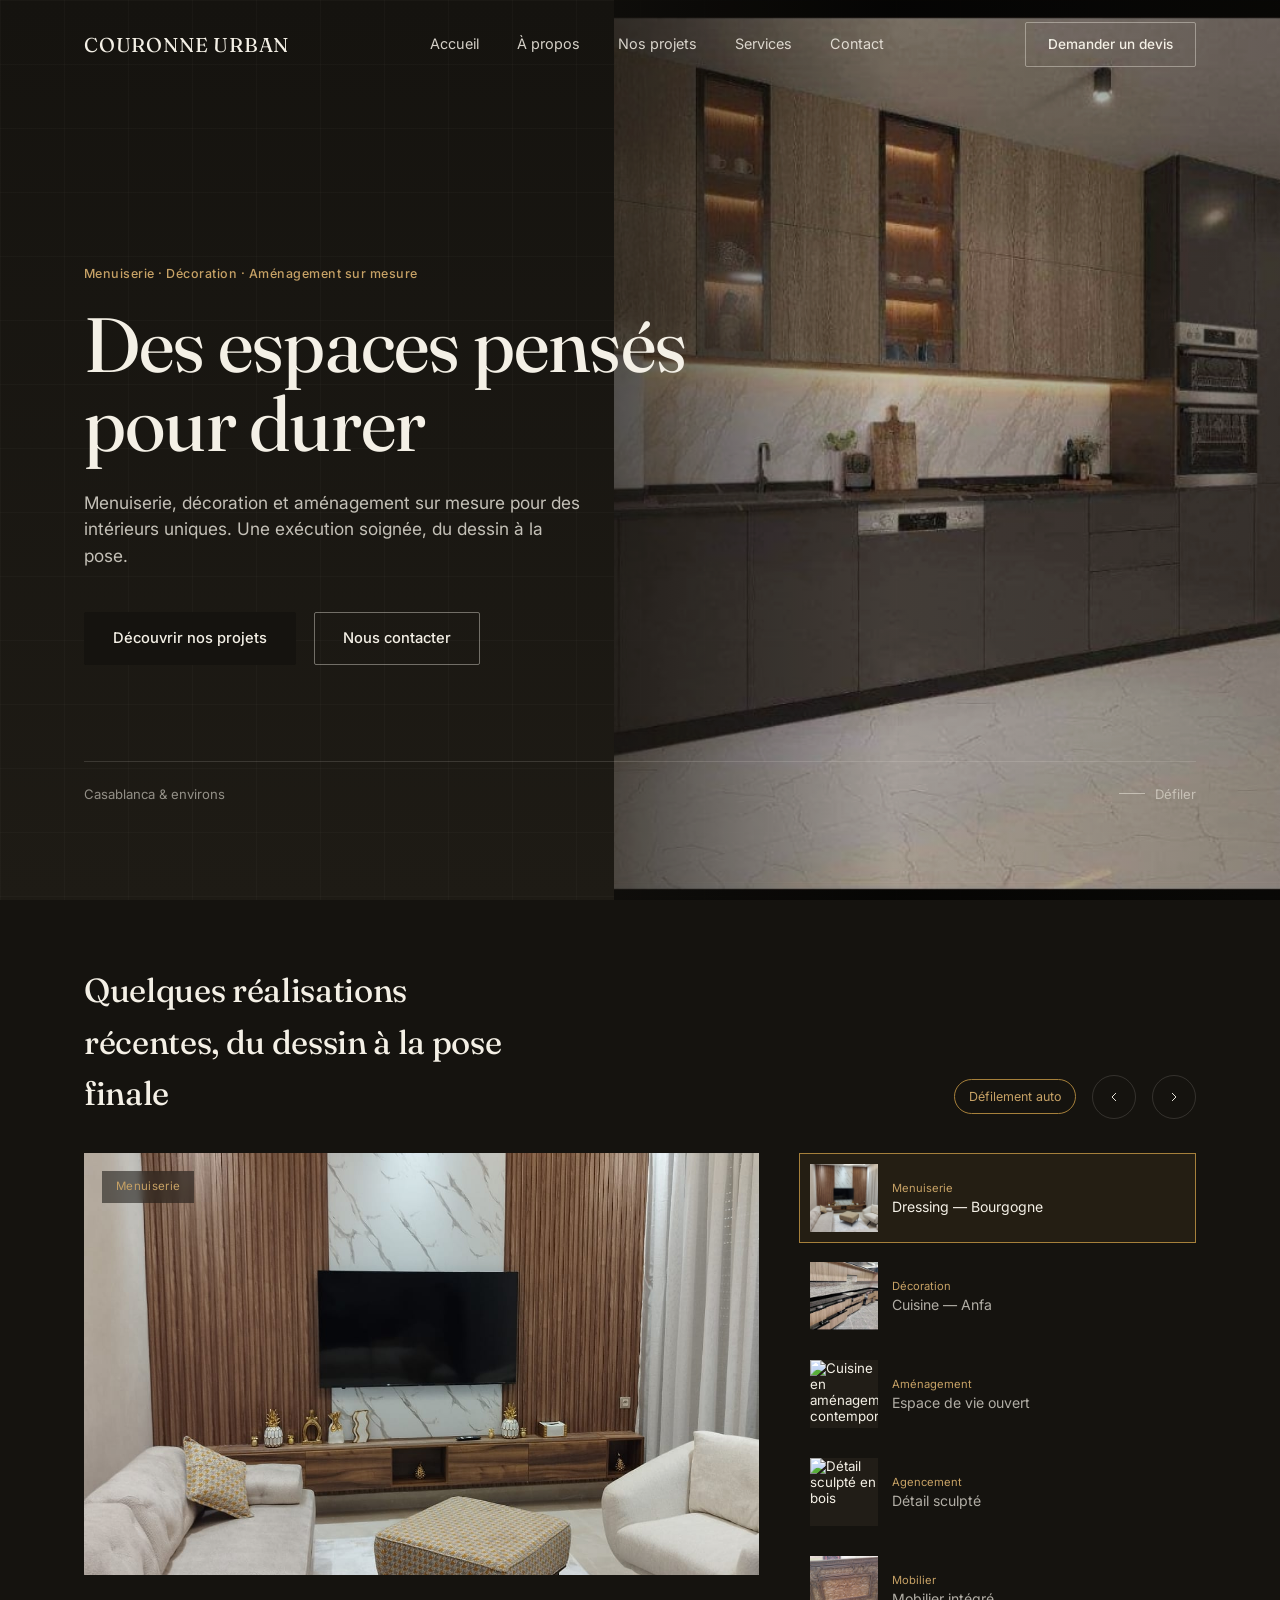
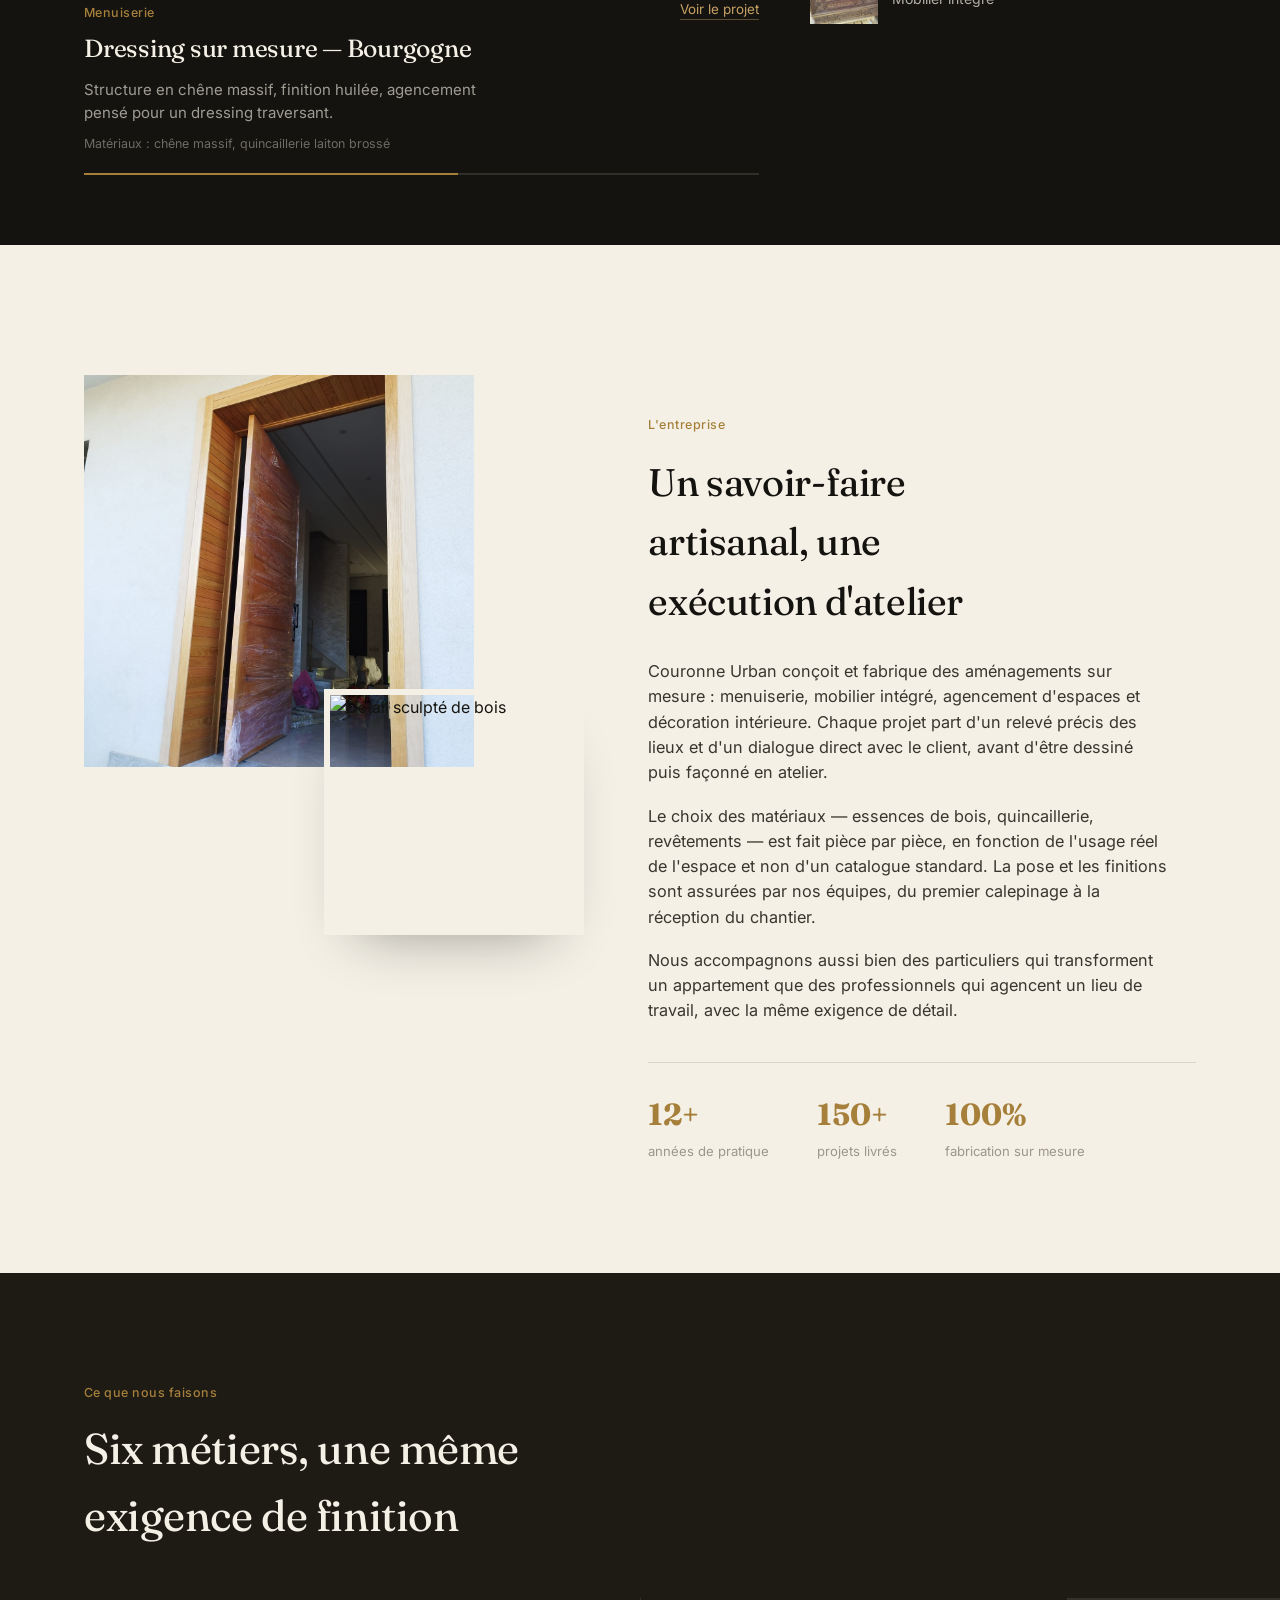
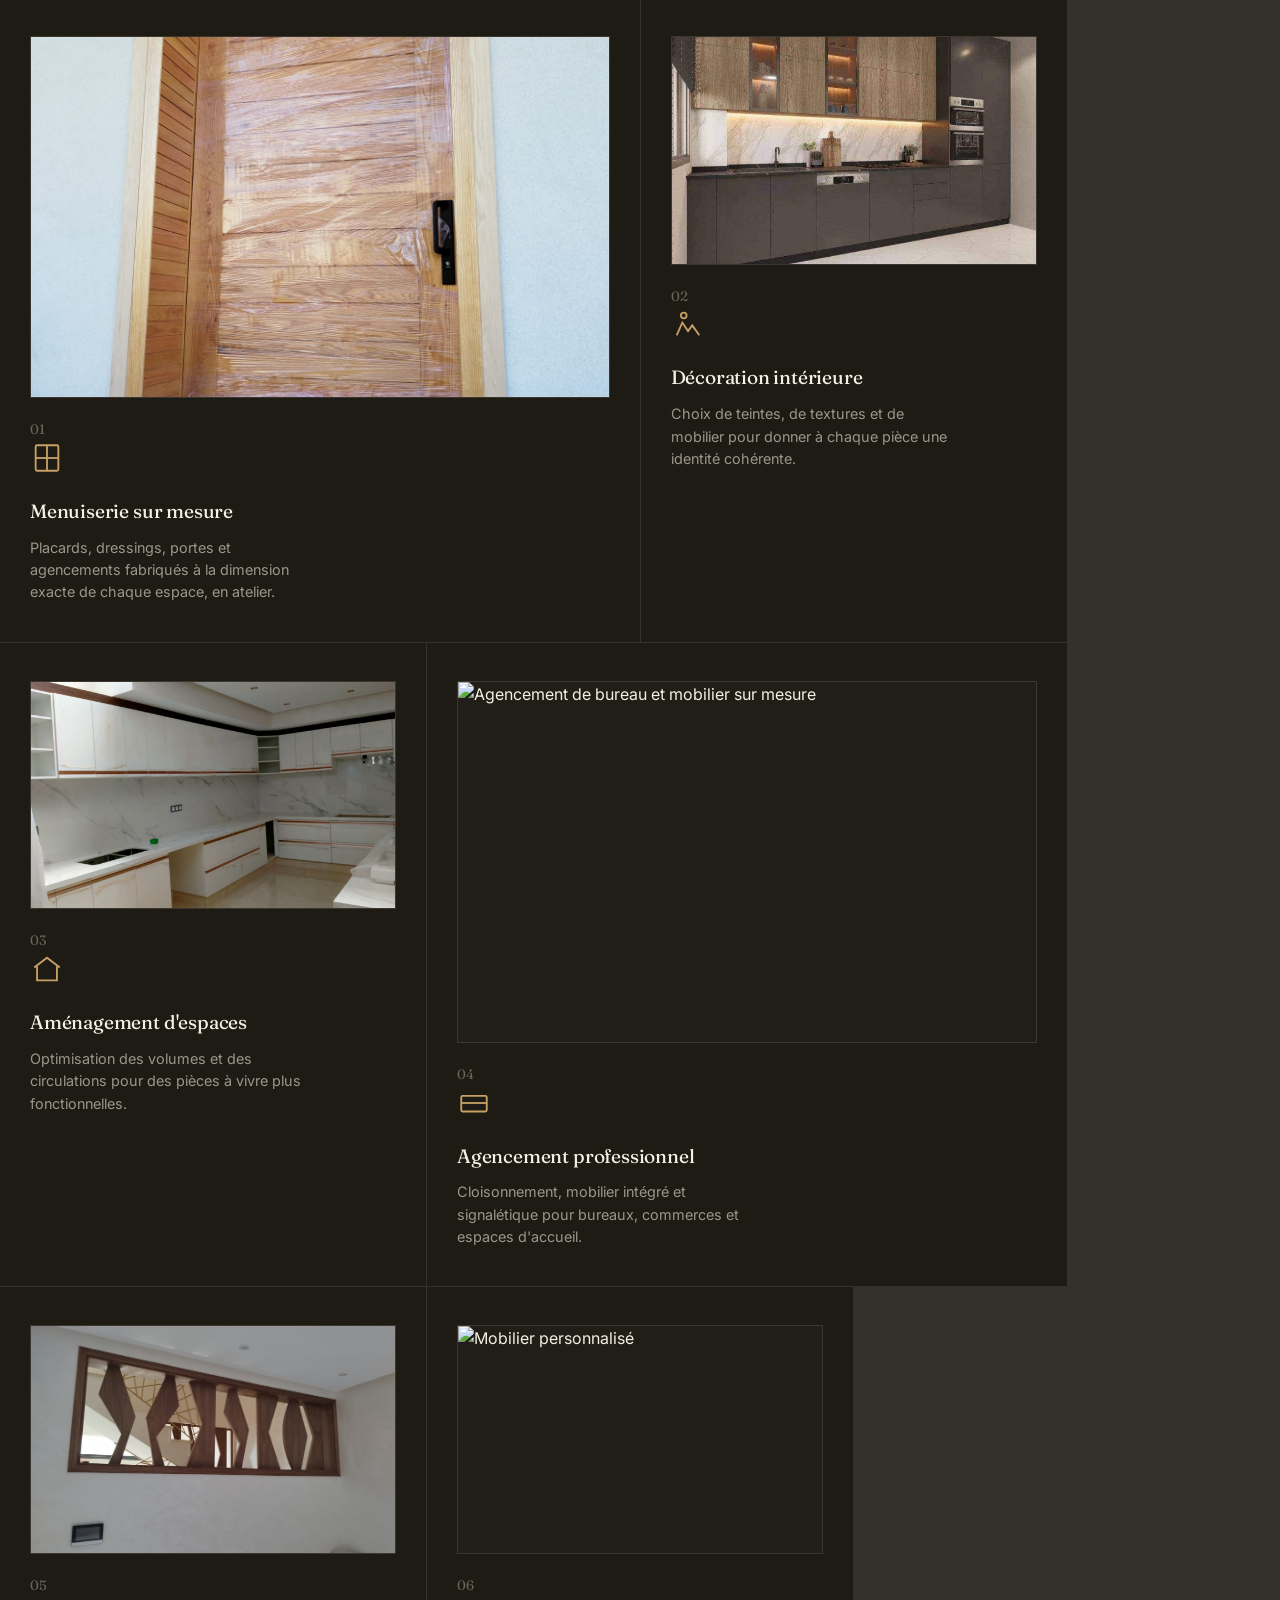
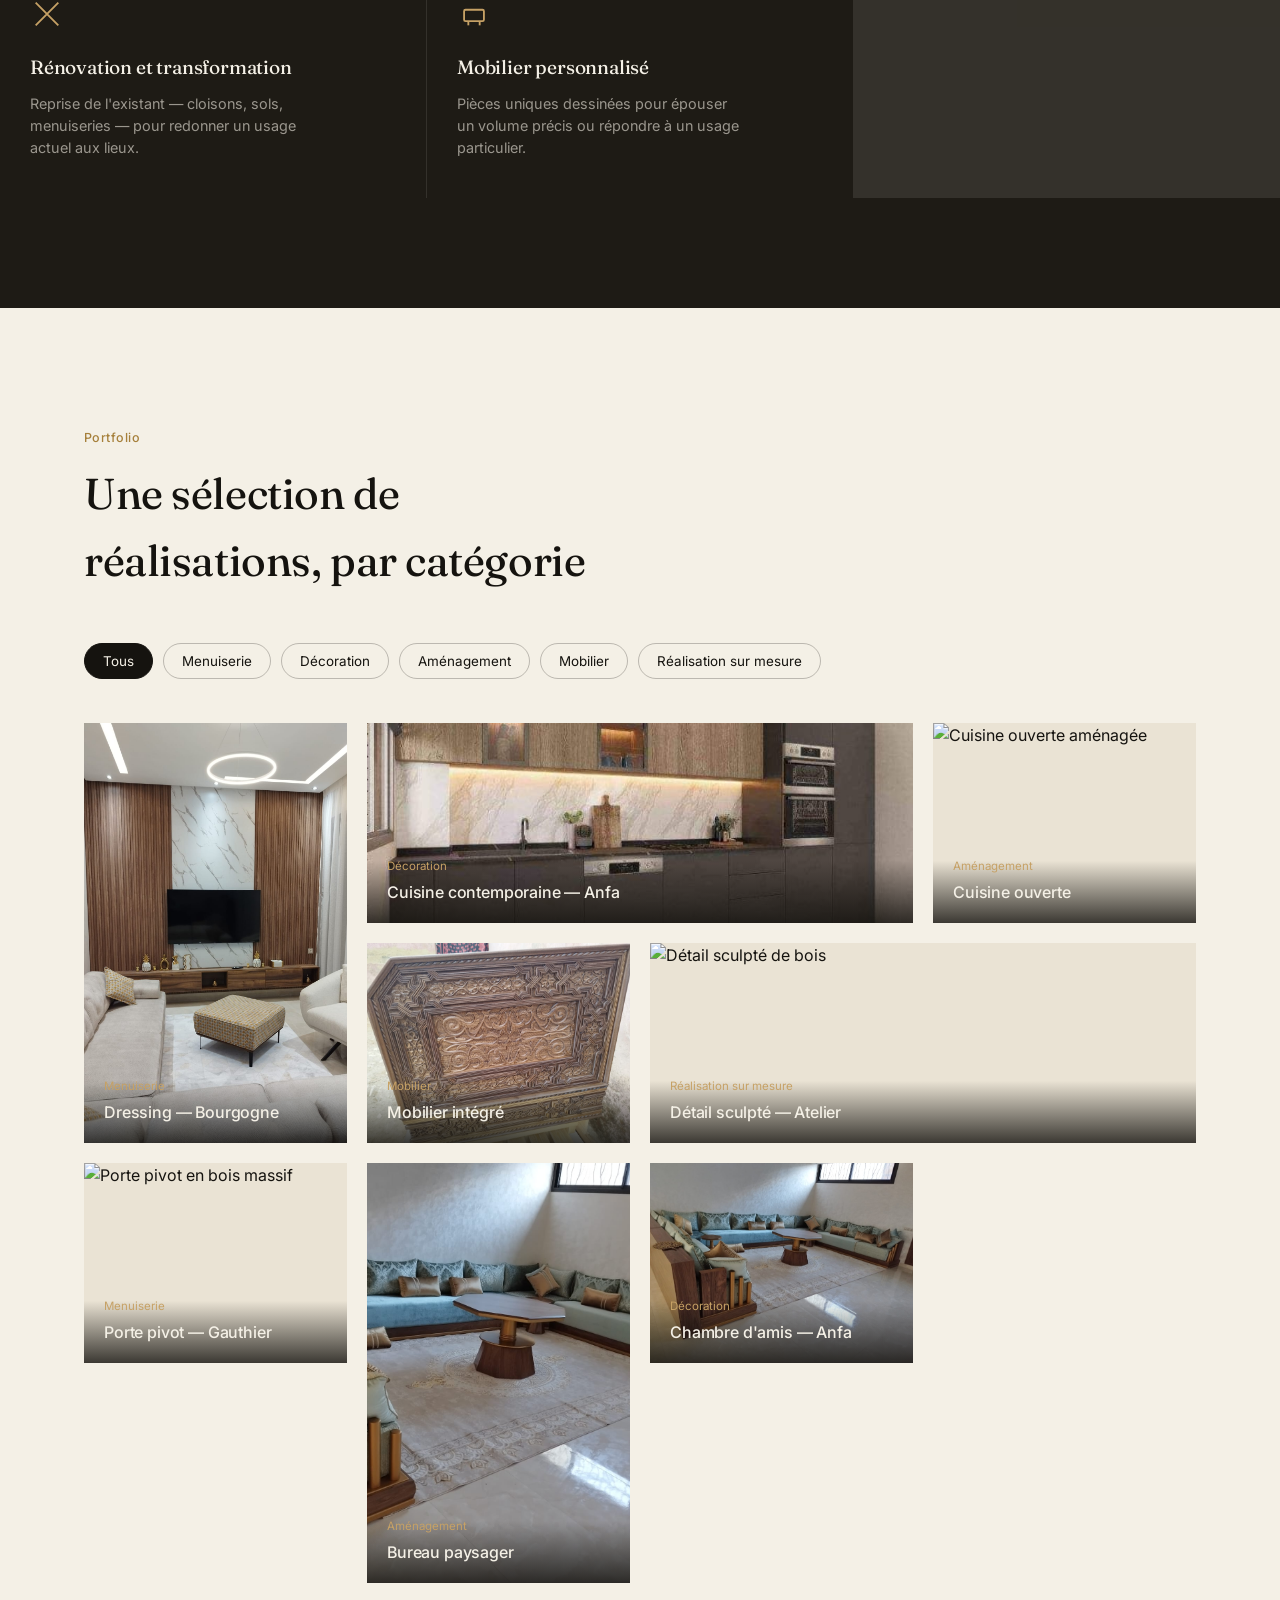
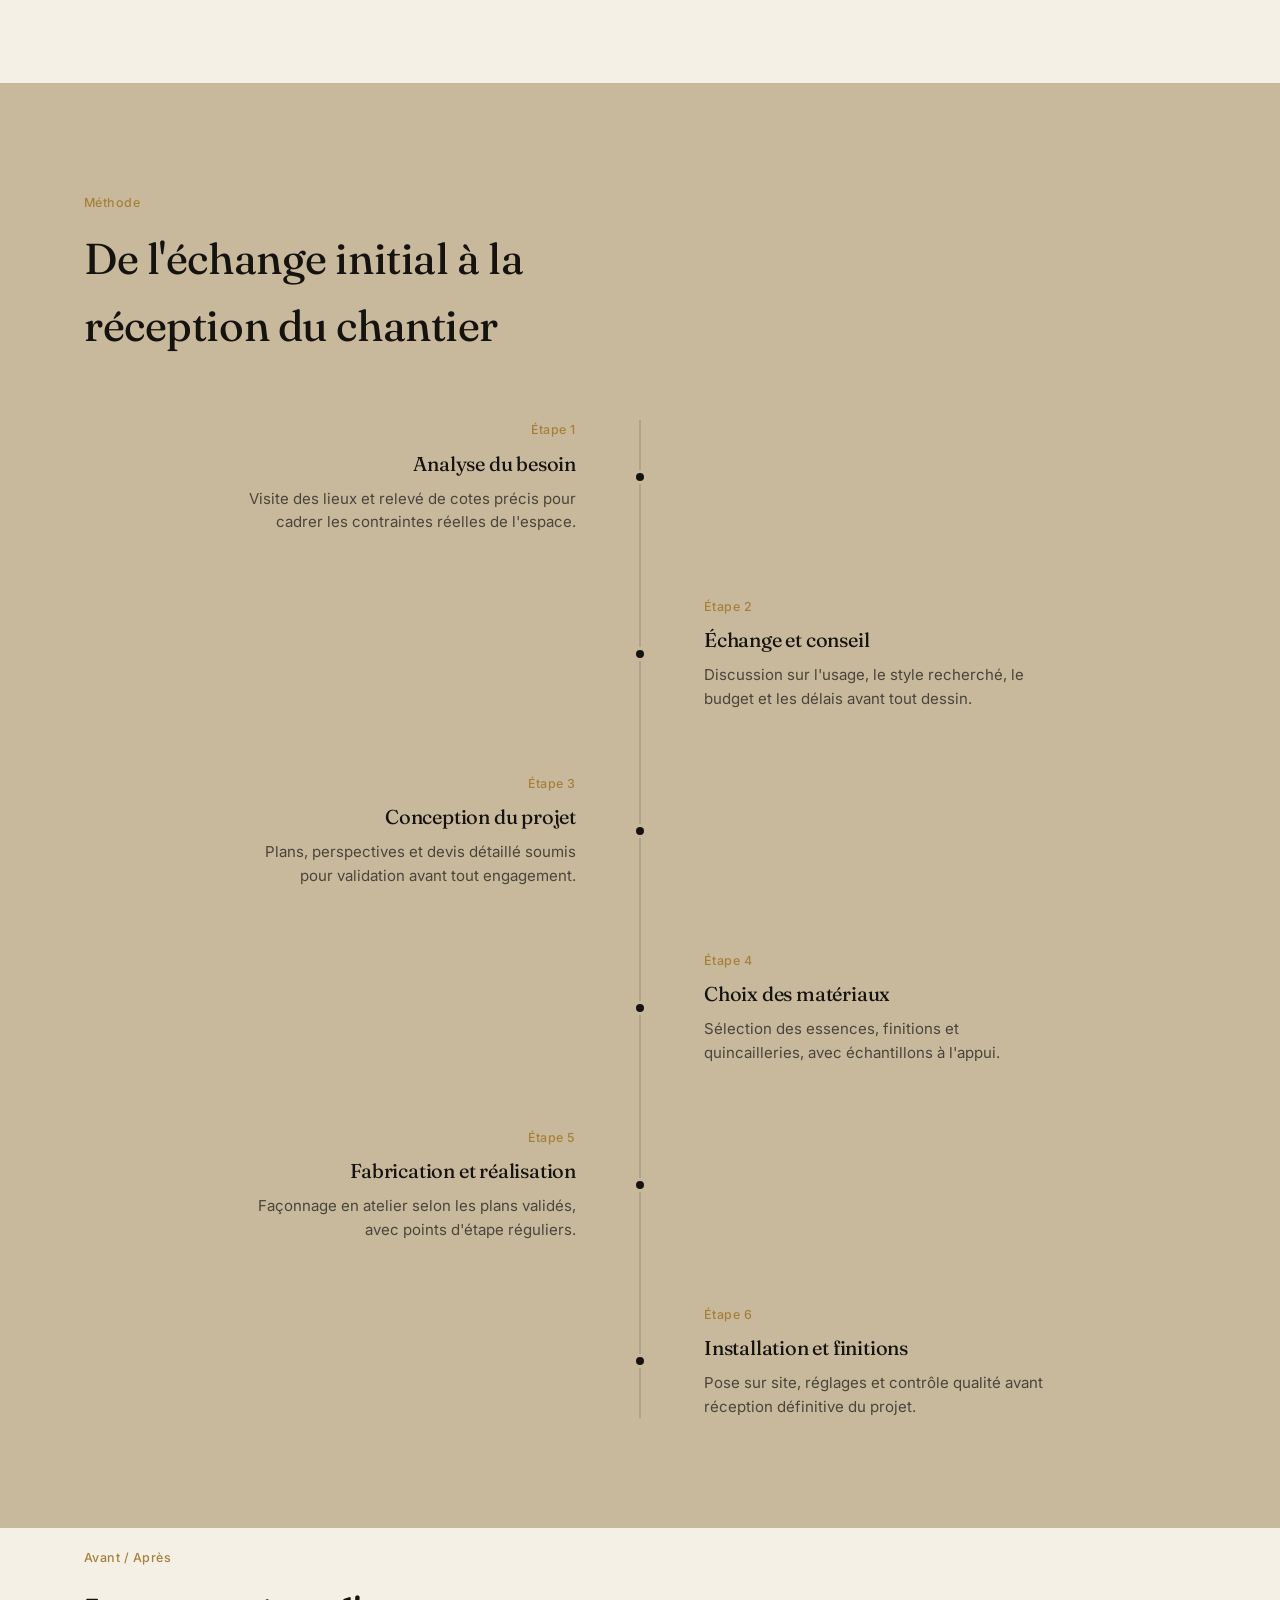
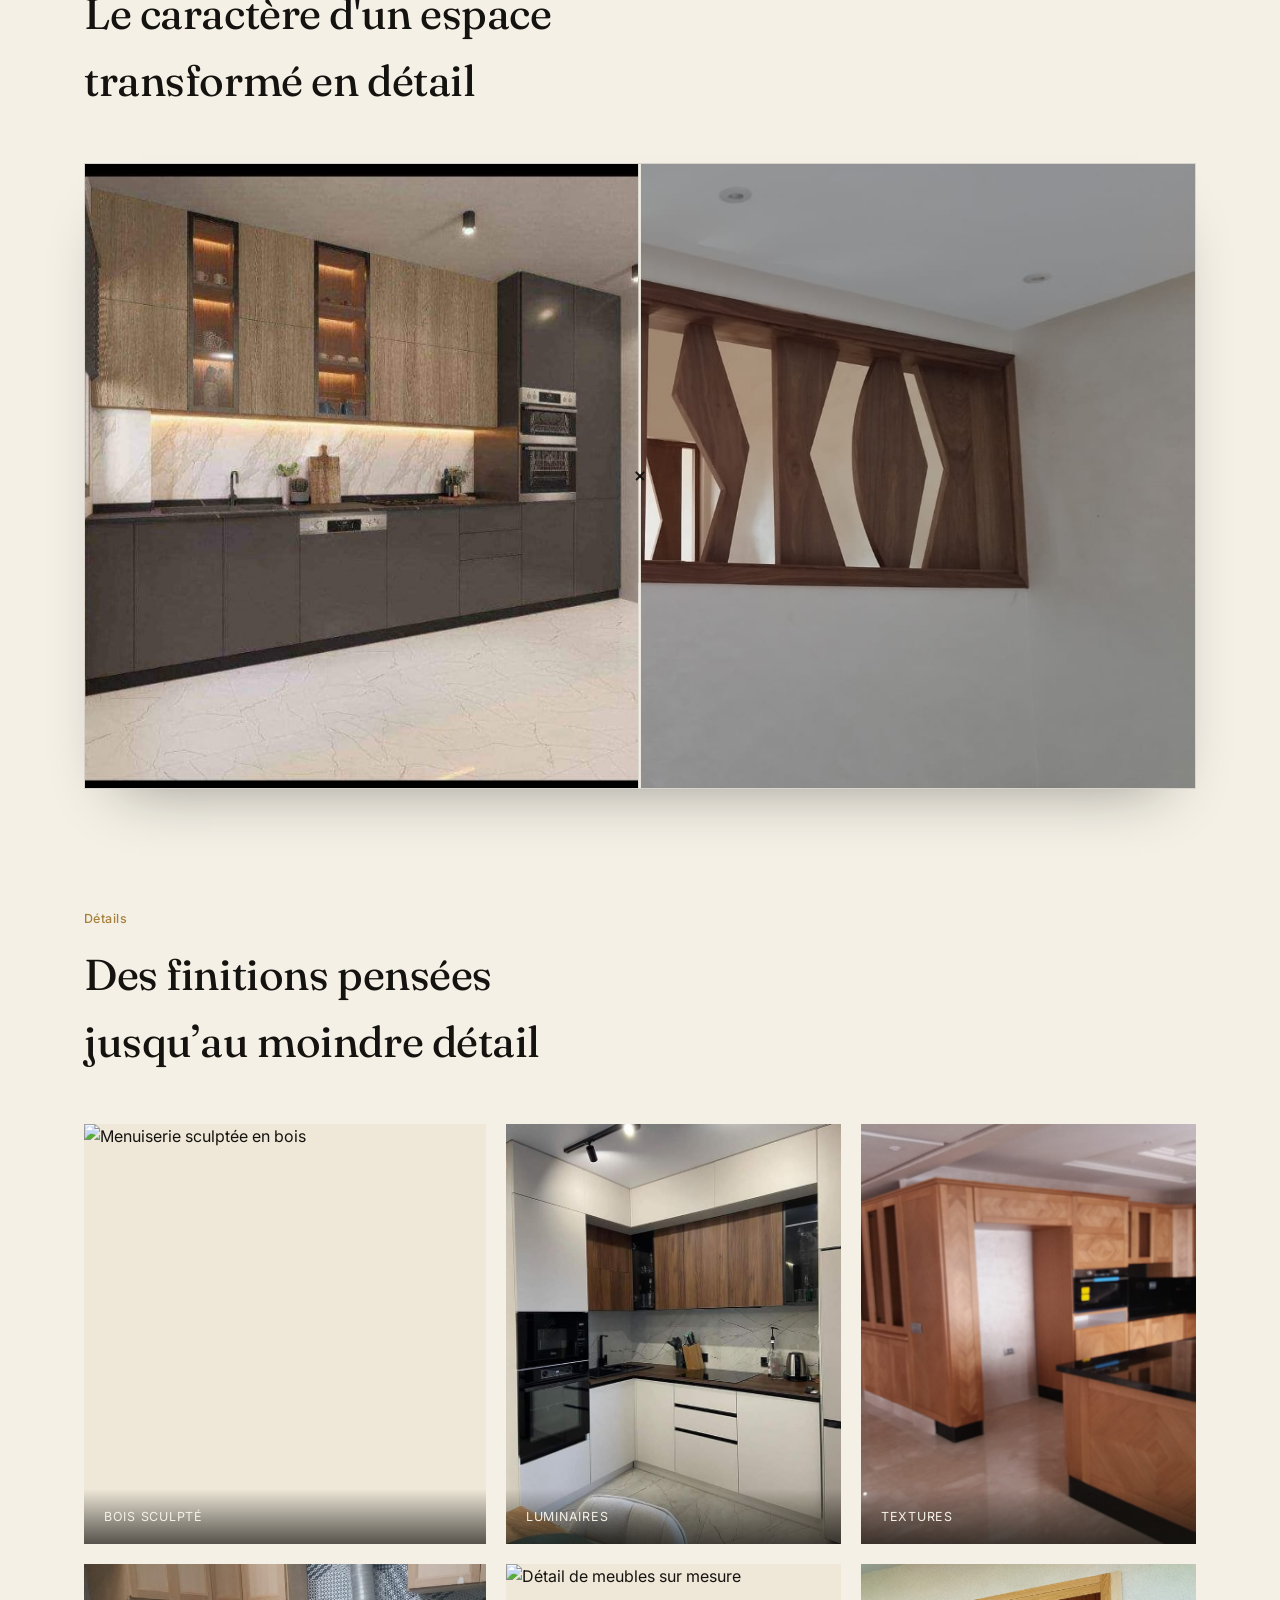
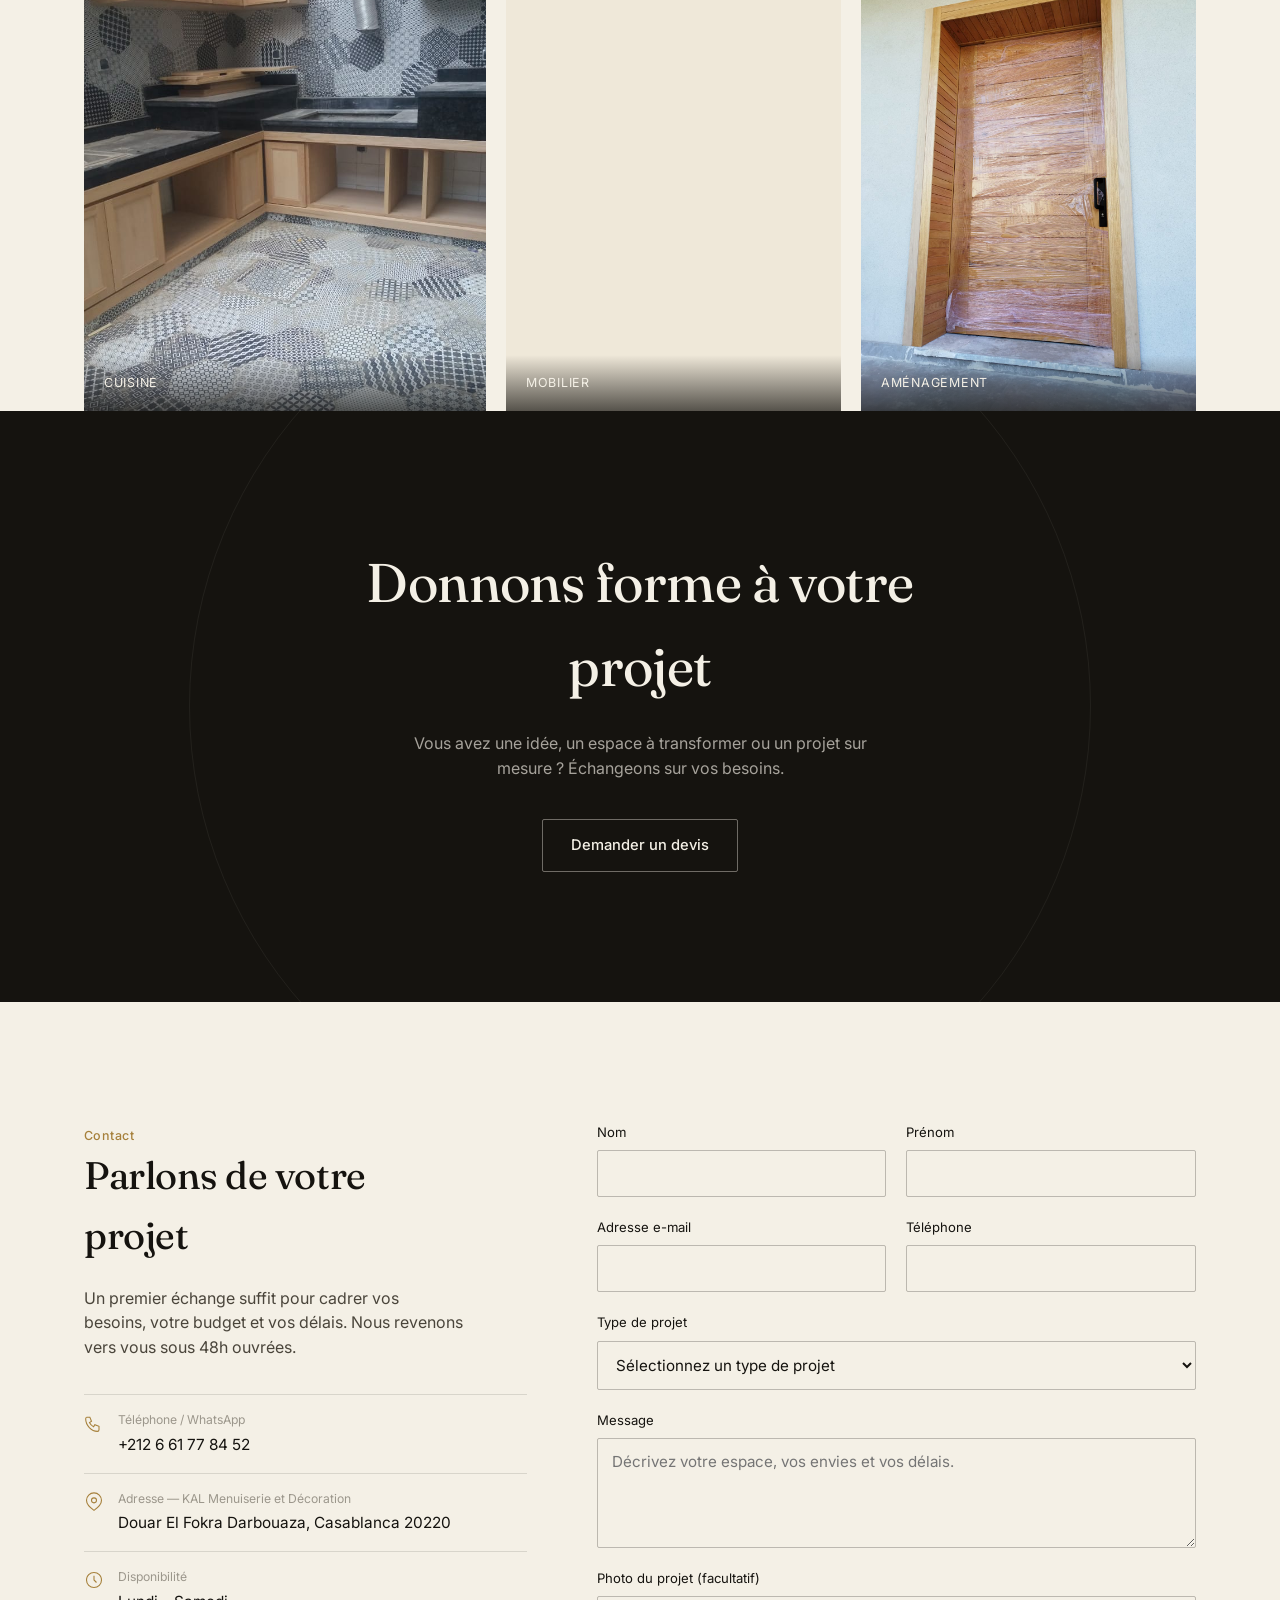
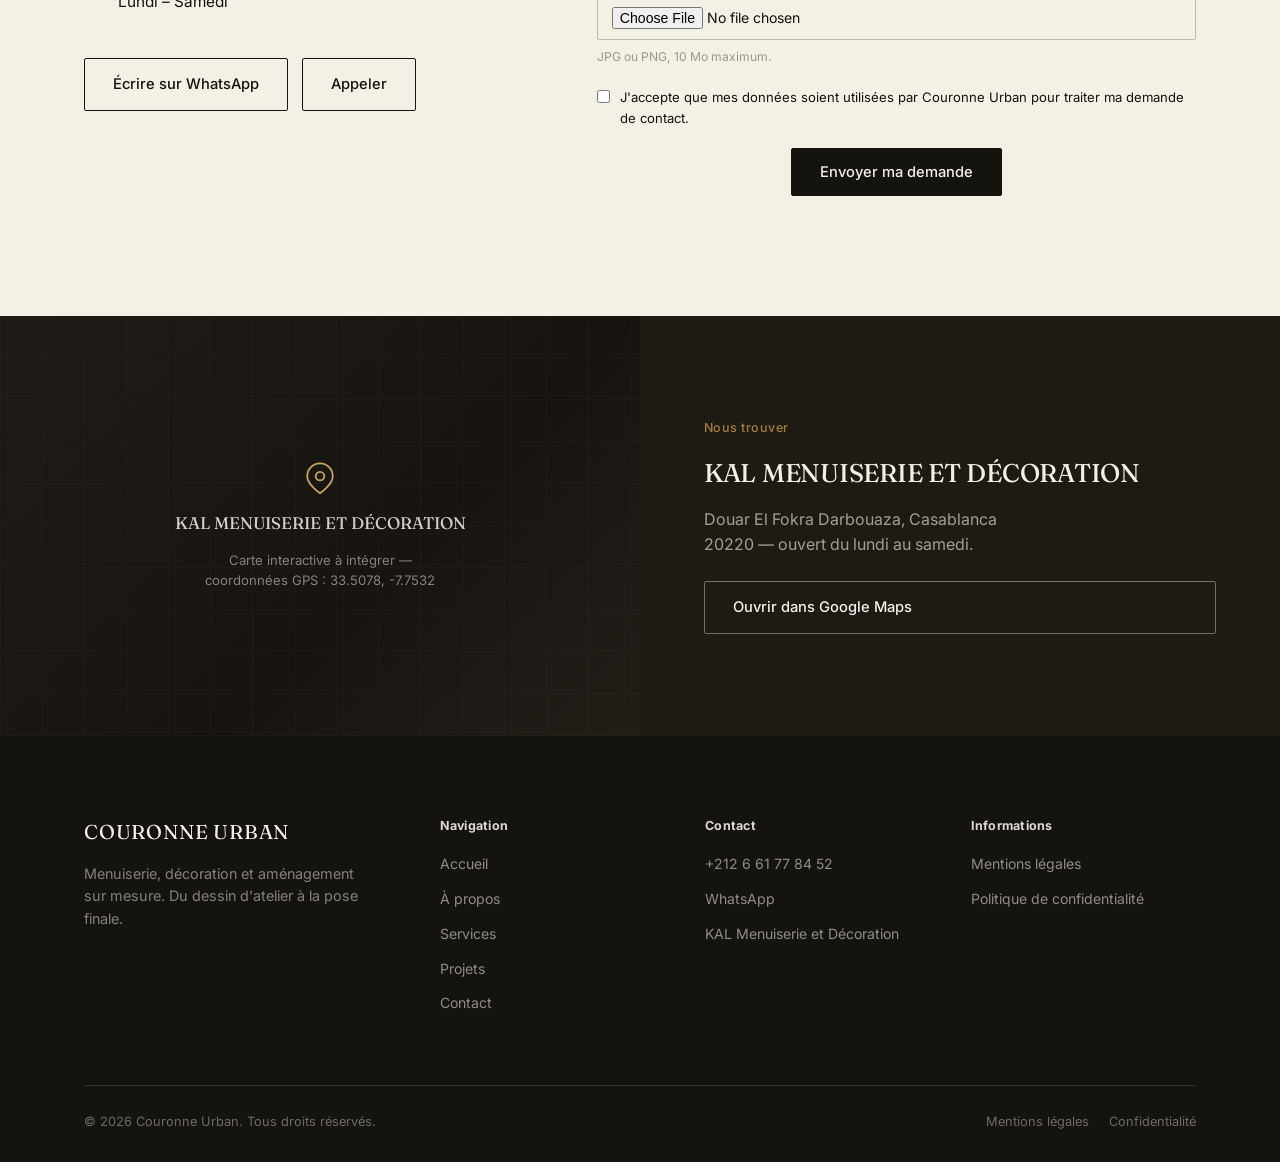
==== commit 0a1e8c19: "Fix responsive image handling" ====
--- a/index.html
+++ b/index.html
@@ -79,18 +79,9 @@
 <section class="hero" id="hero">
   <div class="hero-grid" aria-hidden="true"></div>
   <div class="hero-art" aria-hidden="true">
-    <!-- IMAGE SLOT: peut être remplacée par une photo de projet du dossier ZIP (ex. hero-menuiserie.jpg) -->
-    <svg viewBox="0 0 500 800" fill="none" xmlns="http://www.w3.org/2000/svg">
-      <rect x="60" y="60" width="380" height="680" stroke="#C6A165" stroke-opacity="0.5" stroke-width="1"/>
-      <line x1="60" y1="260" x2="440" y2="260" stroke="#C6A165" stroke-opacity="0.35"/>
-      <line x1="60" y1="460" x2="440" y2="460" stroke="#C6A165" stroke-opacity="0.35"/>
-      <line x1="250" y1="60" x2="250" y2="740" stroke="#C6A165" stroke-opacity="0.35"/>
-      <rect x="100" y="100" width="120" height="140" stroke="#C6A165" stroke-opacity="0.6"/>
-      <rect x="280" y="300" width="140" height="120" stroke="#C6A165" stroke-opacity="0.6"/>
-      <rect x="100" y="500" width="120" height="200" stroke="#C6A165" stroke-opacity="0.6"/>
-      <circle cx="250" cy="260" r="3" fill="#C6A165"/>
-      <circle cx="250" cy="460" r="3" fill="#C6A165"/>
-    </svg>
+    <div class="hero-photo">
+      <img src="images/couronneimage/WhatsApp Image 2026-09-06 at 03.28.42.jpeg" alt="Cuisine contemporaine en bois clair et pierre noire" loading="eager">
+    </div>
   </div>
   <div class="container hero-inner">
     <span class="eyebrow">Menuiserie · Décoration · Aménagement sur mesure</span>
@@ -146,39 +137,39 @@
       <!-- Rail d'aperçus : cliquer sur une vignette met à jour la grande image -->
       <nav class="rail" id="rail" aria-label="Choisir une réalisation à afficher">
         <button class="rail-item" aria-current="true"
-          data-tex="tex-bois" data-cat="Menuiserie" data-title="Dressing sur mesure — Bourgogne"
+          data-img="images/couronneimage/WhatsApp Image 2026-09-06 at 03.28.40.jpeg" data-cat="Menuiserie" data-title="Dressing sur mesure — Bourgogne"
           data-desc="Structure en chêne massif, finition huilée, agencement pensé pour un dressing traversant."
           data-materials="Matériaux : chêne massif, quincaillerie laiton brossé">
-          <div class="rail-thumb"><div class="tex tex-bois"></div></div>
+          <div class="rail-thumb"><img src="images/couronneimage/WhatsApp Image 2026-09-06 at 03.28.40.jpeg" alt="Dressing sur mesure en bois" loading="lazy"></div>
           <div><span class="rail-cat">Menuiserie</span><span class="rail-title">Dressing — Bourgogne</span></div>
         </button>
         <button class="rail-item" aria-current="false"
-          data-tex="tex-beige" data-cat="Décoration" data-title="Salon panoramique — CIL"
-          data-desc="Palette beige et terracotta, matières naturelles et lumière rasante valorisées."
-          data-materials="Matériaux : lin, laiton brossé, bois clair">
-          <div class="rail-thumb"><div class="tex tex-beige"></div></div>
-          <div><span class="rail-cat">Décoration</span><span class="rail-title">Salon panoramique — CIL</span></div>
+          data-img="images/couronneimage/WhatsApp Image 2026-09-06 at 03.28.42 (1).jpeg" data-cat="Décoration" data-title="Cuisine contemporaine — Anfa"
+          data-desc="Palette sobre et matériaux nobles réaffirmés dans une cuisine lumineuse et fonctionnelle."
+          data-materials="Matériaux : bois clair, pierre, acier inox">
+          <div class="rail-thumb"><img src="images/couronneimage/WhatsApp Image 2026-09-06 at 03.28.42 (1).jpeg" alt="Cuisine contemporaine" loading="lazy"></div>
+          <div><span class="rail-cat">Décoration</span><span class="rail-title">Cuisine — Anfa</span></div>
         </button>
         <button class="rail-item" aria-current="false"
-          data-tex="tex-beton" data-cat="Aménagement" data-title="Espace de vie ouvert — Ain Diab"
+          data-img="https://images.unsplash.com/photo-1600607687920-4e2a09cf159d?auto=format&fit=crop&w=1600&q=85" data-cat="Aménagement" data-title="Espace de vie ouvert — Ain Diab"
           data-desc="Reconfiguration d'un plateau brut en séjour et cuisine articulés autour d'un îlot central."
           data-materials="Matériaux : béton ciré, Corian, chêne">
-          <div class="rail-thumb"><div class="tex tex-beton"></div></div>
+          <div class="rail-thumb"><img src="https://images.unsplash.com/photo-1600607687920-4e2a09cf159d?auto=format&fit=crop&w=1600&q=85" alt="Cuisine en aménagement contemporain" loading="lazy"></div>
           <div><span class="rail-cat">Aménagement</span><span class="rail-title">Espace de vie ouvert</span></div>
         </button>
         <button class="rail-item" aria-current="false"
-          data-tex="tex-noir" data-cat="Agencement" data-title="Agencement de bureau — Sidi Maârouf"
-          data-desc="Cloisons vitrées, mobilier intégré et rangements sur mesure pour un cabinet de conseil."
-          data-materials="Matériaux : verre, acier noir mat, placage bois">
-          <div class="rail-thumb"><div class="tex tex-noir"></div></div>
-          <div><span class="rail-cat">Agencement</span><span class="rail-title">Bureau — Sidi Maârouf</span></div>
+          data-img="https://images.unsplash.com/photo-1618221195710-dd6b41faaea6?auto=format&fit=crop&w=1600&q=85" data-cat="Agencement" data-title="Détail sculpté — Atelier"
+          data-desc="Bois travaillé à la main, motif ornemental et finition naturelle mise en valeur."
+          data-materials="Matériaux : bois massif, finition naturelle">
+          <div class="rail-thumb"><img src="https://images.unsplash.com/photo-1618221195710-dd6b41faaea6?auto=format&fit=crop&w=1600&q=85" alt="Détail sculpté en bois" loading="lazy"></div>
+          <div><span class="rail-cat">Agencement</span><span class="rail-title">Détail sculpté</span></div>
         </button>
         <button class="rail-item" aria-current="false"
-          data-tex="tex-mob" data-cat="Mobilier" data-title="Console et bibliothèque — Californie"
+          data-img="images/couronneimage/WhatsApp Image 2026-09-06 at 03.28.44.jpeg" data-cat="Mobilier" data-title="Mobilier intégré — Californie"
           data-desc="Pièces uniques conçues pour épouser les volumes irréguliers d'un appartement ancien."
           data-materials="Matériaux : noyer massif, laiton">
-          <div class="rail-thumb"><div class="tex tex-mob"></div></div>
-          <div><span class="rail-cat">Mobilier</span><span class="rail-title">Console &amp; bibliothèque</span></div>
+          <div class="rail-thumb"><img src="images/couronneimage/WhatsApp Image 2026-09-06 at 03.28.44.jpeg" alt="Mobilier intégré en bois" loading="lazy"></div>
+          <div><span class="rail-cat">Mobilier</span><span class="rail-title">Mobilier intégré</span></div>
         </button>
       </nav>
     </div>
@@ -189,9 +180,8 @@
 <section class="about" id="a-propos">
   <div class="container about-grid">
     <div class="about-media">
-      <!-- IMAGE SLOT: atelier / équipe / matériaux — dossier ZIP -->
-      <div class="tex tex-beton m1" role="img" aria-label="Vue d'atelier de menuiserie"></div>
-      <div class="tex tex-terre m2" role="img" aria-label="Détail d'un assemblage en bois"></div>
+      <img class="m1" src="images/couronneimage/WhatsApp Image 2026-09-06 at 03.28.38.jpeg" alt="Atelier de menuiserie et cuisine sur mesure" loading="lazy" style="position:absolute;top:0;left:0;width:78%;height:70%;object-fit:cover;">
+      <img class="m2" src="https://images.unsplash.com/photo-1618221195710-dd6b41faaea6?auto=format&fit=crop&w=1600&q=85" alt="Détail sculpté de bois" loading="lazy" style="position:absolute;bottom:0;right:0;width:52%;height:44%;object-fit:cover;border:6px solid #F4F0E6;box-shadow:0 30px 60px -35px rgba(21,19,15,0.45);">
     </div>
     <div class="about-text">
       <span class="eyebrow">L'entreprise</span>
@@ -218,42 +208,54 @@
   </div>
   <div class="svc-grid">
     <div class="svc large">
-      <div><span class="num">01</span>
+      <div>
+        <div class="svc-photo"><img src="images/couronneimage/WhatsApp Image 2026-09-06 at 03.28.38 (1).jpeg" alt="Cuisine sur mesure avec bois clair" loading="lazy"></div>
+        <span class="num">01</span>
         <svg class="svc-icon" viewBox="0 0 24 24" fill="none" stroke="currentColor" stroke-width="1.3"><rect x="4" y="3" width="16" height="18" rx="1"/><line x1="4" y1="12" x2="20" y2="12"/><line x1="12" y1="3" x2="12" y2="21"/></svg>
         <h3>Menuiserie sur mesure</h3>
         <p>Placards, dressings, portes et agencements fabriqués à la dimension exacte de chaque espace, en atelier.</p>
       </div>
     </div>
     <div class="svc">
-      <div><span class="num">02</span>
+      <div>
+        <div class="svc-photo"><img src="images/couronneimage/WhatsApp Image 2026-09-06 at 03.28.42.jpeg" alt="Décoration intérieure contemporaine" loading="lazy"></div>
+        <span class="num">02</span>
         <svg class="svc-icon" viewBox="0 0 24 24" fill="none" stroke="currentColor" stroke-width="1.3"><path d="M4 20l4-9 4 6 3-4 5 7"/><circle cx="9" cy="6" r="2"/></svg>
         <h3>Décoration intérieure</h3>
         <p>Choix de teintes, de textures et de mobilier pour donner à chaque pièce une identité cohérente.</p>
       </div>
     </div>
     <div class="svc">
-      <div><span class="num">03</span>
+      <div>
+        <div class="svc-photo"><img src="images/couronneimage/WhatsApp Image 2026-09-06 at 03.28.41 (1).jpeg" alt="Aménagement d'un espace de vie" loading="lazy"></div>
+        <span class="num">03</span>
         <svg class="svc-icon" viewBox="0 0 24 24" fill="none" stroke="currentColor" stroke-width="1.3"><path d="M3 11l9-7 9 7"/><path d="M5 10v10h14V10"/></svg>
         <h3>Aménagement d'espaces</h3>
         <p>Optimisation des volumes et des circulations pour des pièces à vivre plus fonctionnelles.</p>
       </div>
     </div>
     <div class="svc large wide-alt">
-      <div><span class="num">04</span>
+      <div>
+        <div class="svc-photo"><img src="https://images.unsplash.com/photo-1600210492486-724fe5c67fb0?auto=format&fit=crop&w=1600&q=85" alt="Agencement de bureau et mobilier sur mesure" loading="lazy"></div>
+        <span class="num">04</span>
         <svg class="svc-icon" viewBox="0 0 24 24" fill="none" stroke="currentColor" stroke-width="1.3"><rect x="3" y="7" width="18" height="11" rx="1"/><line x1="3" y1="12" x2="21" y2="12"/></svg>
         <h3>Agencement professionnel</h3>
         <p>Cloisonnement, mobilier intégré et signalétique pour bureaux, commerces et espaces d'accueil.</p>
       </div>
     </div>
     <div class="svc">
-      <div><span class="num">05</span>
+      <div>
+        <div class="svc-photo"><img src="images/couronneimage/WhatsApp Image 2026-09-06 at 03.28.39.jpeg" alt="Rénovation et transformation d'intérieur" loading="lazy"></div>
+        <span class="num">05</span>
         <svg class="svc-icon" viewBox="0 0 24 24" fill="none" stroke="currentColor" stroke-width="1.3"><path d="M4 4l16 16M20 4L4 20"/></svg>
         <h3>Rénovation et transformation</h3>
         <p>Reprise de l'existant — cloisons, sols, menuiseries — pour redonner un usage actuel aux lieux.</p>
       </div>
     </div>
     <div class="svc">
-      <div><span class="num">06</span>
+      <div>
+        <div class="svc-photo"><img src="https://images.unsplash.com/photo-1618221195710-dd6b41faaea6?auto=format&fit=crop&w=1600&q=85" alt="Mobilier personnalisé" loading="lazy"></div>
+        <span class="num">06</span>
         <svg class="svc-icon" viewBox="0 0 24 24" fill="none" stroke="currentColor" stroke-width="1.3"><rect x="5" y="9" width="14" height="8" rx="1"/><line x1="8" y1="17" x2="8" y2="20"/><line x1="16" y1="17" x2="16" y2="20"/></svg>
         <h3>Mobilier personnalisé</h3>
         <p>Pièces uniques dessinées pour épouser un volume précis ou répondre à un usage particulier.</p>
@@ -284,56 +286,56 @@
         data-title="Dressing sur mesure — Bourgogne" data-cat-label="Menuiserie"
         data-desc="Dressing traversant en chêne massif, portes coulissantes et éclairage intégré."
         data-materials="Chêne massif, quincaillerie laiton brossé">
-        <div class="tex tex-bois" role="img" aria-label="Dressing en bois massif"></div>
+        <img src="images/couronneimage/WhatsApp Image 2026-09-06 at 03.28.40.jpeg" alt="Dressing sur mesure en chêne" loading="lazy">
         <div class="g-info"><span class="cat">Menuiserie</span><h4>Dressing — Bourgogne</h4></div>
       </div>
       <div class="g-item s-wide" data-cat="decoration" tabindex="0" role="button"
-        data-title="Salon panoramique — CIL" data-cat-label="Décoration"
-        data-desc="Palette chaude, tapis en fibres naturelles et suspension en laiton brossé."
-        data-materials="Lin, laiton brossé, bois clair">
-        <div class="tex tex-beige" role="img" aria-label="Salon décoré en tons chauds"></div>
-        <div class="g-info"><span class="cat">Décoration</span><h4>Salon panoramique — CIL</h4></div>
+        data-title="Cuisine contemporaine — Anfa" data-cat-label="Décoration"
+        data-desc="Palette chaude, matériaux nobles et jeux de texture dans une cuisine lumineuse."
+        data-materials="Bois clair, pierre, acier inox">
+        <img src="images/couronneimage/WhatsApp Image 2026-09-06 at 03.28.42.jpeg" alt="Cuisine contemporaine" loading="lazy">
+        <div class="g-info"><span class="cat">Décoration</span><h4>Cuisine contemporaine — Anfa</h4></div>
       </div>
       <div class="g-item" data-cat="amenagement" tabindex="0" role="button"
         data-title="Cuisine ouverte — Ain Diab" data-cat-label="Aménagement"
         data-desc="Îlot central en Corian et rangements dissimulés jusqu'au plafond."
         data-materials="Corian, béton ciré, chêne">
-        <div class="tex tex-beton" role="img" aria-label="Cuisine ouverte aménagée"></div>
+        <img src="https://images.unsplash.com/photo-1600607687920-4e2a09cf159d?auto=format&fit=crop&w=1600&q=85" alt="Cuisine ouverte aménagée" loading="lazy">
         <div class="g-info"><span class="cat">Aménagement</span><h4>Cuisine ouverte</h4></div>
       </div>
       <div class="g-item" data-cat="mobilier" tabindex="0" role="button"
-        data-title="Console et bibliothèque — Californie" data-cat-label="Mobilier"
+        data-title="Mobilier intégré — California" data-cat-label="Mobilier"
         data-desc="Pièces uniques dessinées pour épouser les volumes irréguliers d'un appartement ancien."
         data-materials="Noyer massif, laiton">
-        <div class="tex tex-mob" role="img" aria-label="Bibliothèque en bois sur mesure"></div>
-        <div class="g-info"><span class="cat">Mobilier</span><h4>Console &amp; bibliothèque</h4></div>
+        <img src="images/couronneimage/WhatsApp Image 2026-09-06 at 03.28.44.jpeg" alt="Mobilier intégré en bois" loading="lazy">
+        <div class="g-info"><span class="cat">Mobilier</span><h4>Mobilier intégré</h4></div>
       </div>
       <div class="g-item s-wide" data-cat="sur-mesure" tabindex="0" role="button"
-        data-title="Suite parentale — Racine" data-cat-label="Réalisation sur mesure"
-        data-desc="Tête de lit capitonnée, verrière intérieure et dressing intégré, conçus ensemble."
-        data-materials="Bois teinté, verre, velours">
-        <div class="tex tex-terre" role="img" aria-label="Suite parentale aménagée sur mesure"></div>
-        <div class="g-info"><span class="cat">Réalisation sur mesure</span><h4>Suite parentale — Racine</h4></div>
+        data-title="Détail sculpté — Atelier" data-cat-label="Réalisation sur mesure"
+        data-desc="Bois travaillé à la main, motif ornemental et finition naturelle mise en valeur."
+        data-materials="Bois massif, finition naturelle">
+        <img src="https://images.unsplash.com/photo-1618221195710-dd6b41faaea6?auto=format&fit=crop&w=1600&q=85" alt="Détail sculpté de bois" loading="lazy">
+        <div class="g-info"><span class="cat">Réalisation sur mesure</span><h4>Détail sculpté — Atelier</h4></div>
       </div>
       <div class="g-item" data-cat="menuiserie" tabindex="0" role="button"
         data-title="Porte pivot en bois — Gauthier" data-cat-label="Menuiserie"
         data-desc="Porte d'entrée massive sur pivot central, ferronnerie noire mate."
         data-materials="Bois massif, ferronnerie noire mate">
-        <div class="tex tex-noir" role="img" aria-label="Porte pivot en bois massif"></div>
+        <img src="https://images.unsplash.com/photo-1600210492486-724fe5c67fb0?auto=format&fit=crop&w=1600&q=85" alt="Porte pivot en bois massif" loading="lazy">
         <div class="g-info"><span class="cat">Menuiserie</span><h4>Porte pivot — Gauthier</h4></div>
       </div>
       <div class="g-item s-tall" data-cat="amenagement" tabindex="0" role="button"
         data-title="Bureau paysager — Sidi Maârouf" data-cat-label="Aménagement"
         data-desc="Cloisons vitrées et postes modulables pour une équipe de douze personnes."
         data-materials="Verre, acier noir mat, placage bois">
-        <div class="tex tex-beton" role="img" aria-label="Bureau paysager aménagé"></div>
+        <img src="images/couronneimage/WhatsApp Image 2026-09-06 at 03.28.39 (1).jpeg" alt="Bureau paysager aménagé" loading="lazy">
         <div class="g-info"><span class="cat">Aménagement</span><h4>Bureau paysager</h4></div>
       </div>
       <div class="g-item" data-cat="decoration" tabindex="0" role="button"
         data-title="Chambre d'amis — Anfa" data-cat-label="Décoration"
         data-desc="Tons neutres et textiles bruts pour une pièce calme et lumineuse."
         data-materials="Lin brut, bois clair, laine">
-        <div class="tex tex-beige" role="img" aria-label="Chambre décorée en tons neutres"></div>
+        <img src="images/couronneimage/WhatsApp Image 2026-09-06 at 03.28.38 (2).jpeg" alt="Chambre décorée en tons neutres" loading="lazy">
         <div class="g-info"><span class="cat">Décoration</span><h4>Chambre d'amis — Anfa</h4></div>
       </div>
     </div>
@@ -386,6 +388,38 @@
         <div></div><div class="t-marker"></div>
         <div class="t-content"><span class="eyebrow">Étape 6</span><h3>Installation et finitions</h3><p>Pose sur site, réglages et contrôle qualité avant réception définitive du projet.</p></div>
       </div>
+    </div>
+  </div>
+</section>
+
+<section class="compare-section">
+  <div class="container">
+    <div class="section-head">
+      <span class="eyebrow">Avant / Après</span>
+      <h2>Le caractère d'un espace transformé en détail</h2>
+    </div>
+    <div class="compare-slider" aria-label="Comparaison avant et après">
+      <div class="compare-layer compare-before"><img src="images/couronneimage/WhatsApp Image 2026-09-06 at 03.28.39.jpeg" alt="Avant transformation de la cuisine" loading="lazy"></div>
+      <div class="compare-layer compare-after"><img src="images/couronneimage/WhatsApp Image 2026-09-06 at 03.28.42.jpeg" alt="Après transformation de la cuisine" loading="lazy"></div>
+      <div class="compare-handle"><span aria-hidden="true"></span></div>
+      <input type="range" min="0" max="100" value="50" aria-label="Glisser pour comparer avant/après">
+    </div>
+  </div>
+</section>
+
+<section class="details-section">
+  <div class="container">
+    <div class="section-head">
+      <span class="eyebrow">Détails</span>
+      <h2>Des finitions pensées jusqu’au moindre détail</h2>
+    </div>
+    <div class="detail-grid">
+      <div class="detail-card tall"><img src="https://images.unsplash.com/photo-1618221195710-dd6b41faaea6?auto=format&fit=crop&w=1600&q=85" alt="Menuiserie sculptée en bois" loading="lazy"><div class="caption">Bois sculpté</div></div>
+      <div class="detail-card"><img src="images/couronneimage/WhatsApp Image 2026-09-06 at 03.28.41 (3).jpeg" alt="Luminaires et détails architecturaux" loading="lazy"><div class="caption">Luminaires</div></div>
+      <div class="detail-card"><img src="images/couronneimage/WhatsApp Image 2026-09-06 at 03.28.40 (4).jpeg" alt="Détail de finition et de texture" loading="lazy"><div class="caption">Textures</div></div>
+      <div class="detail-card"><img src="images/couronneimage/WhatsApp Image 2026-09-06 at 03.28.42 (4).jpeg" alt="Détail de cuisine sur mesure" loading="lazy"><div class="caption">Cuisine</div></div>
+      <div class="detail-card"><img src="https://images.unsplash.com/photo-1618221195710-dd6b41faaea6?auto=format&fit=crop&w=1600&q=85" alt="Détail de meubles sur mesure" loading="lazy"><div class="caption">Mobilier</div></div>
+      <div class="detail-card tall"><img src="images/couronneimage/WhatsApp Image 2026-09-06 at 03.28.38 (1).jpeg" alt="Détail d'aménagement intérieur" loading="lazy"><div class="caption">Aménagement</div></div>
     </div>
   </div>
 </section>
--- a/style.css
+++ b/style.css
@@ -79,7 +79,6 @@
   .nav-links a:hover{ color:var(--or); }
   .nav-cta{ display:flex; align-items:center; gap:24px; }
   .nav-cta .btn{ padding:11px 22px; font-size:0.85rem; }
-  header.nav .btn-light{ }
   header.nav.scrolled .btn-light{ border-color: var(--noir); color:var(--noir); }
   header.nav.scrolled .btn-light:hover{ background:var(--noir); color:var(--blanc); }
 
@@ -166,7 +165,8 @@
 
   /* Composition éditoriale : grande image + rail d'aperçus */
   .spotlight{ display:grid; grid-template-columns: 1.7fr 1fr; gap:40px; align-items:start; }
-  .spot-media{ aspect-ratio: 16/10; position:relative; overflow:hidden; }
+  .spot-media{ aspect-ratio: 16/10; position:relative; overflow:hidden; background:#211d17; }
+  .spot-media > img{ width:100%; height:100%; display:block; object-fit:cover; object-position:center; }
   .spot-media .cat-tag{
     position:absolute; left:18px; top:18px; font-size:0.72rem; letter-spacing:0.03em;
     background: rgba(21,19,15,0.55); color:var(--or-clair); padding:7px 14px; backdrop-filter: blur(3px);
@@ -186,7 +186,8 @@
   }
   .rail-item:hover{ background: rgba(244,240,230,0.05); }
   .rail-item[aria-current="true"]{ border-color: var(--or); background: rgba(166,128,59,0.1); }
-  .rail-thumb{ width:68px; height:68px; flex-shrink:0; overflow:hidden; }
+  .rail-thumb{ width:68px; aspect-ratio:1; flex-shrink:0; overflow:hidden; background:#211d17; }
+  .rail-thumb img{ width:100%; height:100%; display:block; object-fit:cover; object-position:center; }
   .rail-item .rail-cat{ font-size:0.7rem; color:var(--or-clair); display:block; margin-bottom:3px; }
   .rail-item .rail-title{ font-size:0.88rem; color: rgba(244,240,230,0.7); }
   .rail-item[aria-current="true"] .rail-title{ color:var(--blanc); }
@@ -202,6 +203,19 @@
   .tex-noir{ background: linear-gradient(150deg,#2a2620,#1a1712 60%,#332c22); }
   .tex-terre{ background: linear-gradient(140deg,#9c7648,#c3966057 30%,#7c5c39); }
   .tex-mob{ background: linear-gradient(160deg,#b9a67f,#8f7c58 60%,#d3c19c); }
+
+  .hero-photo,
+  .real-photo,
+  .project-photo,
+  .detail-photo,
+  .compare-layer img{
+    width:100%; height:100%; display:block; object-fit:cover; object-position:center;
+  }
+  .hero-photo{ position:absolute; inset:0; }
+  .hero-photo::after{
+    content:""; position:absolute; inset:0; background:linear-gradient(90deg, rgba(21,19,15,0.68), rgba(21,19,15,0.18) 42%, rgba(21,19,15,0.34));
+  }
+  .hero-photo img{ width:100%; height:100%; object-fit:cover; filter:saturate(0.9) contrast(1.05); }
 
   /* ---------- SECTION HEADERS (shared) ---------- */
   .section-head{ margin-bottom:48px; }
@@ -235,6 +249,8 @@
   .svc:hover{ background:#241f18; }
   .svc.large{ grid-column: span 3; min-height:320px; }
   .svc.wide-alt{ display:flex; flex-direction:column-reverse; }
+  .svc-photo{ width:100%; aspect-ratio:16 / 10; overflow:hidden; margin-bottom:18px; border:1px solid rgba(244,240,230,0.12); background:#211d17; }
+  .svc-photo img{ width:100%; height:100%; object-fit:cover; object-position:center; display:block; }
   .svc-icon{ width:34px; height:34px; color:var(--or-clair); }
   .svc h3{ font-size:1.2rem; margin:22px 0 10px; font-weight:440; }
   .svc p{ font-size:0.9rem; color: rgba(244,240,230,0.58); max-width:32ch; }
@@ -251,9 +267,11 @@
   .filters button:hover{ border-color:var(--noir); }
 
   .gallery{ display:grid; grid-template-columns: repeat(4, 1fr); grid-auto-rows: 200px; gap:20px; grid-auto-flow:dense; }
-  .g-item{ position:relative; overflow:hidden; cursor:pointer; }
+  .g-item{ position:relative; overflow:hidden; cursor:pointer; background:#eae3d4; }
   .g-item .tex{ transition: transform 700ms var(--ease); }
   .g-item:hover .tex{ transform: scale(1.05); }
+  .g-item img{ width:100%; height:100%; object-fit:cover; object-position:center; display:block; transition: transform 500ms var(--ease); }
+  .g-item:hover img{ transform: scale(1.04); }
   .g-item .g-info{
     position:absolute; left:0; right:0; bottom:0; padding:18px 20px;
     background: linear-gradient(0deg, rgba(21,19,15,0.82), transparent 75%);
@@ -273,7 +291,11 @@
   }
   .lightbox.open{ opacity:1; pointer-events:auto; }
   .lb-inner{ max-width:820px; width:100%; color:var(--blanc); }
-  .lb-media{ aspect-ratio:16/10; margin-bottom:22px; }
+  .lb-media{
+    min-height:min(62vw, 70vh); max-height:70vh; margin-bottom:22px;
+    display:flex; align-items:center; justify-content:center; background:#211d17;
+  }
+  .lb-media img{ width:auto; height:auto; max-width:100%; max-height:70vh; object-fit:contain; object-position:center; }
   .lb-inner .cat{ color:var(--or-clair); font-size:0.8rem; }
   .lb-inner h3{ font-size:1.7rem; margin:10px 0 12px; }
   .lb-inner p{ color: rgba(244,240,230,0.68); max-width:60ch; }
@@ -368,6 +390,45 @@
   .map-caption .eyebrow{ display:block; margin-bottom:16px; }
   .map-caption h3{ font-size:1.6rem; margin-bottom:14px; }
   .map-caption p{ color: rgba(244,240,230,0.62); margin-bottom:24px; max-width:34ch; }
+
+  .compare-section{ padding:20px 0 120px; }
+  .compare-slider{
+    position:relative; overflow:hidden; border:1px solid rgba(21,19,15,0.12); background:#f4efe8; box-shadow:var(--ombre);
+    aspect-ratio: 16 / 9;
+  }
+  .compare-layer{ position:absolute; inset:0; }
+  .compare-layer img{ width:100%; height:100%; object-fit:cover; }
+  .compare-after{ width:50%; overflow:hidden; border-right:2px solid rgba(244,240,230,0.75); }
+  .compare-handle{
+    position:absolute; left:50%; top:0; bottom:0; width:0; z-index:3;
+    display:flex; align-items:center; justify-content:center;
+  }
+  .compare-handle::before{
+    content:""; position:absolute; left:-1px; top:0; bottom:0; width:2px; background: rgba(244,240,230,0.9);
+  }
+  .compare-handle span{
+    width:42px; height:42px; border-radius:50%; border:1px solid rgba(21,19,15,0.15); background: rgba(255,255,255,0.9); display:flex; align-items:center; justify-content:center; box-shadow: 0 10px 32px rgba(21,19,15,0.18);
+  }
+  .compare-handle span::before,
+  .compare-handle span::after{
+    content:""; position:absolute; width:12px; height:1.5px; background:var(--noir); border-radius:99px;
+  }
+  .compare-handle span::before{ transform: rotate(45deg); }
+  .compare-handle span::after{ transform: rotate(-45deg); }
+  .compare-slider input[type="range"]{
+    position:absolute; inset:0; width:100%; height:100%; opacity:0; cursor:ew-resize; z-index:4;
+  }
+
+  .detail-grid{
+    display:grid; grid-template-columns: 1.2fr 1fr 1fr; gap:20px; margin-top:34px;
+  }
+  .detail-card{ position:relative; overflow:hidden; min-height:260px; background:#efe8d9; }
+  .detail-card.tall{ min-height:420px; }
+  .detail-card img{ width:100%; height:100%; object-fit:cover; object-position:center; }
+  .detail-card .caption{
+    position:absolute; left:0; right:0; bottom:0; padding:18px 20px; background:linear-gradient(180deg, transparent, rgba(21,19,15,0.7));
+    color:var(--blanc); font-size:0.78rem; letter-spacing:0.06em; text-transform:uppercase;
+  }
 
   /* ---------- FOOTER ---------- */
   footer{ background:var(--noir); color: rgba(244,240,230,0.7); padding:80px 0 30px; }
@@ -400,6 +461,7 @@
     .t-step:nth-child(odd) .t-content, .t-step:nth-child(even) .t-content{ grid-column:2; text-align:left; padding-left:20px; }
     .t-step:nth-child(odd) .t-content p{ margin-left:0; }
     .timeline::before{ left:20px; }
+    .detail-grid{ grid-template-columns: 1fr 1fr; }
   }
   @media (max-width: 720px){
     .nav-links, .nav-cta .btn-line{ display:none; }
@@ -413,6 +475,7 @@
     .g-item.s-wide, .g-item.s-tall{ grid-column: span 1; grid-row: span 1; }
     .foot-grid{ grid-template-columns: 1fr; }
     .map-caption{ padding:48px 24px; }
+    .detail-grid{ grid-template-columns:1fr; }
   }
 
   @media (prefers-reduced-motion: reduce){
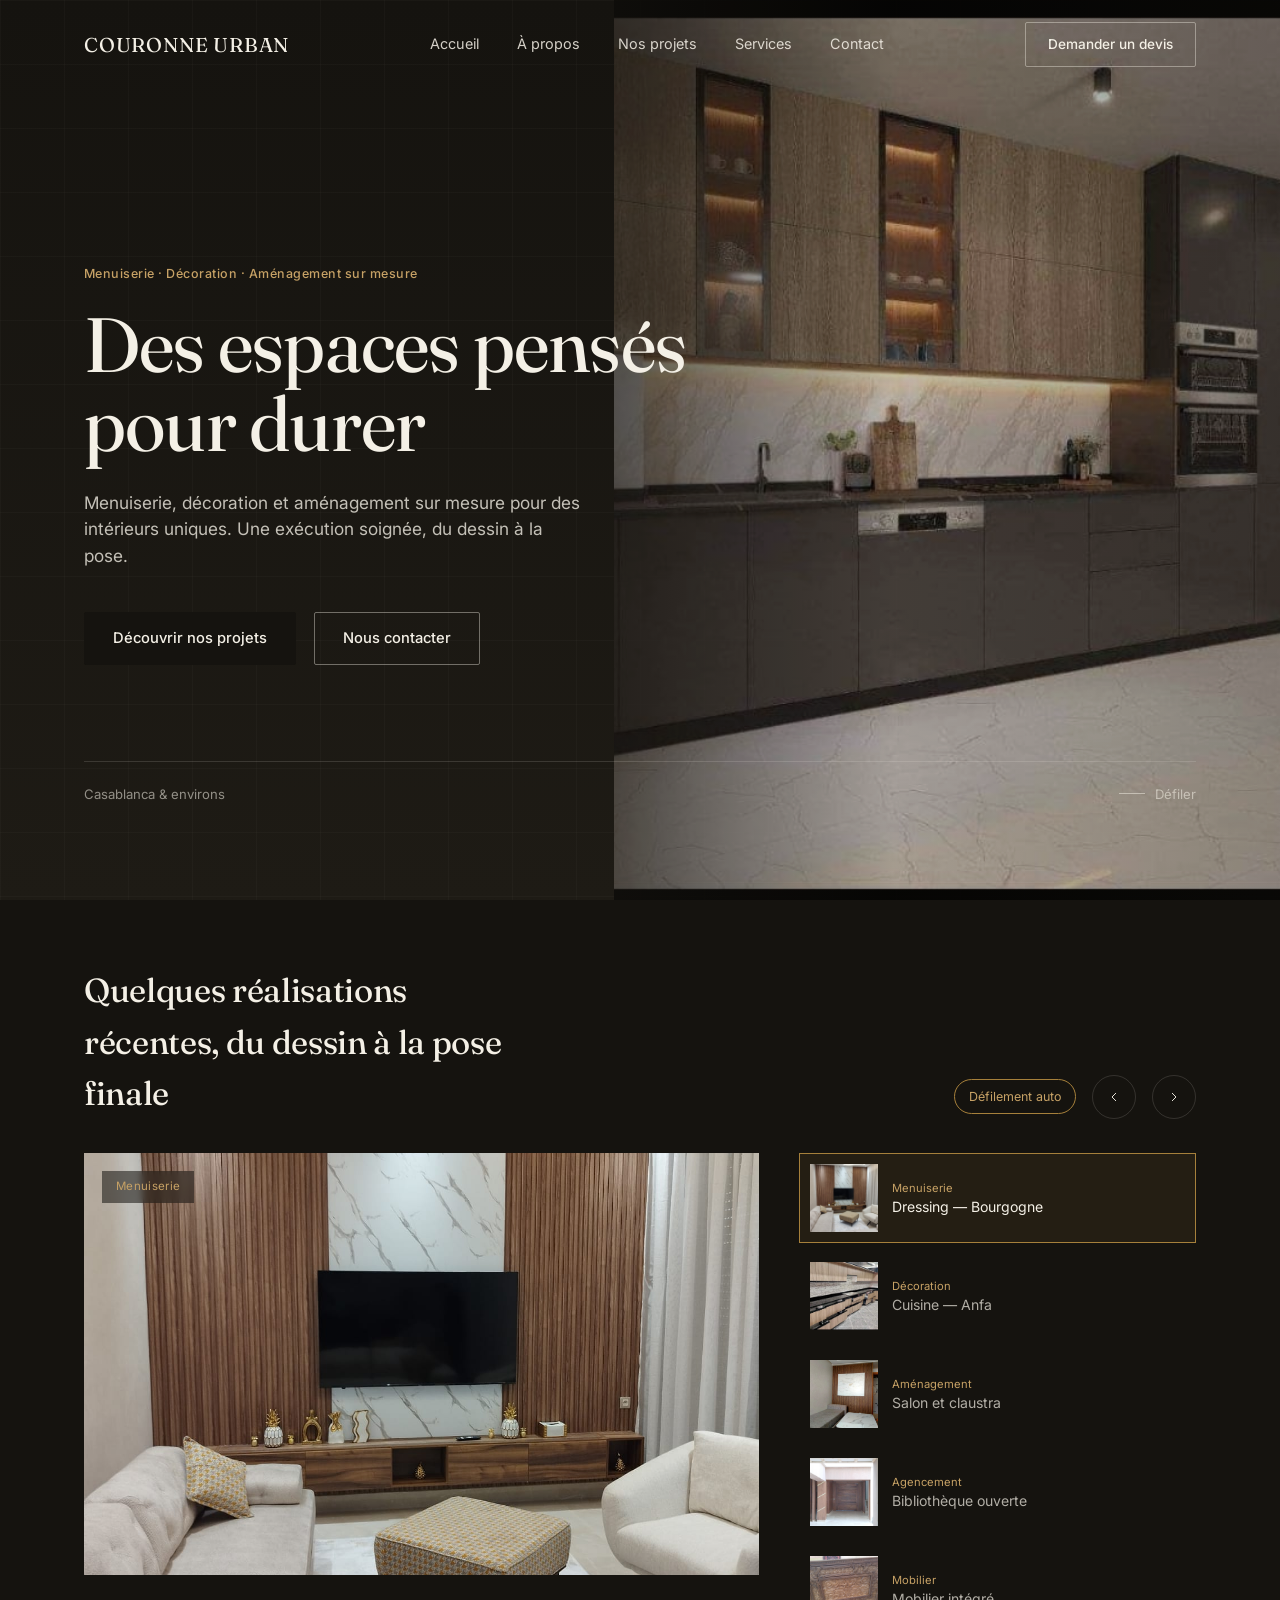
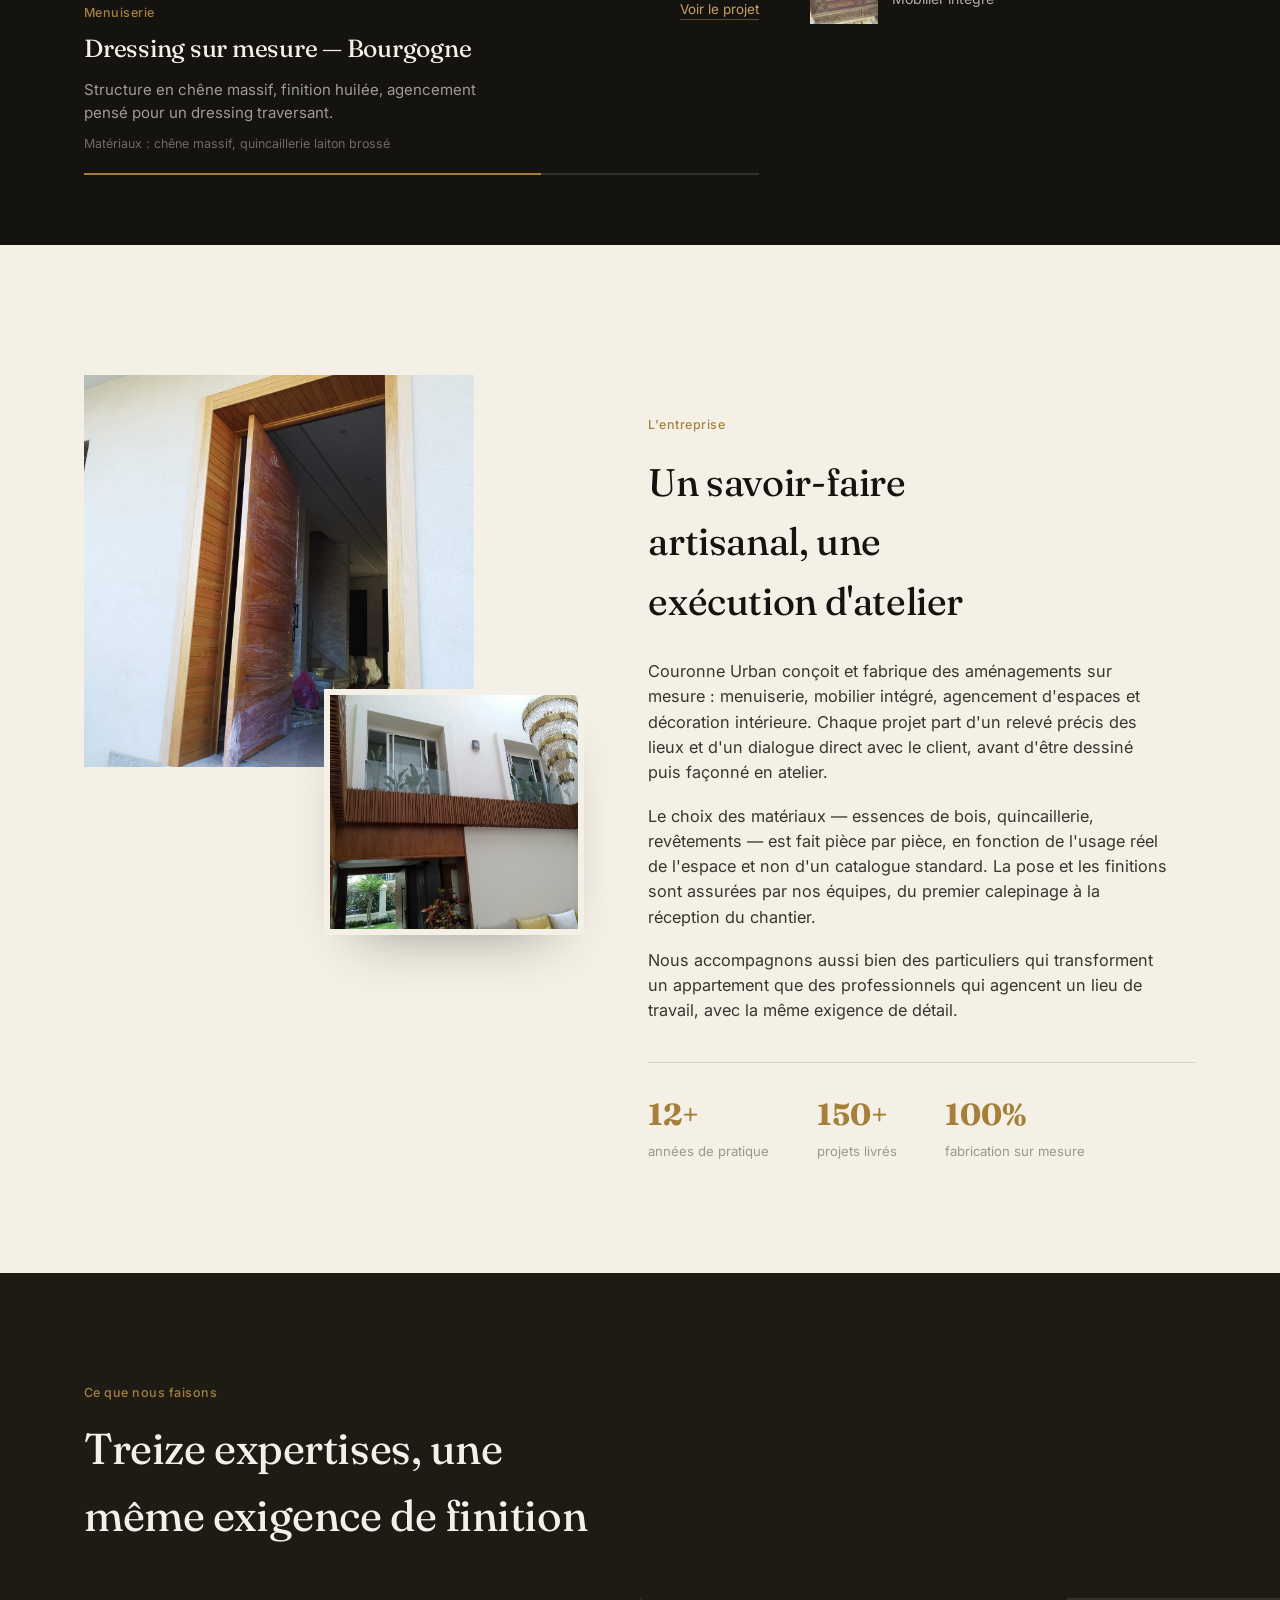
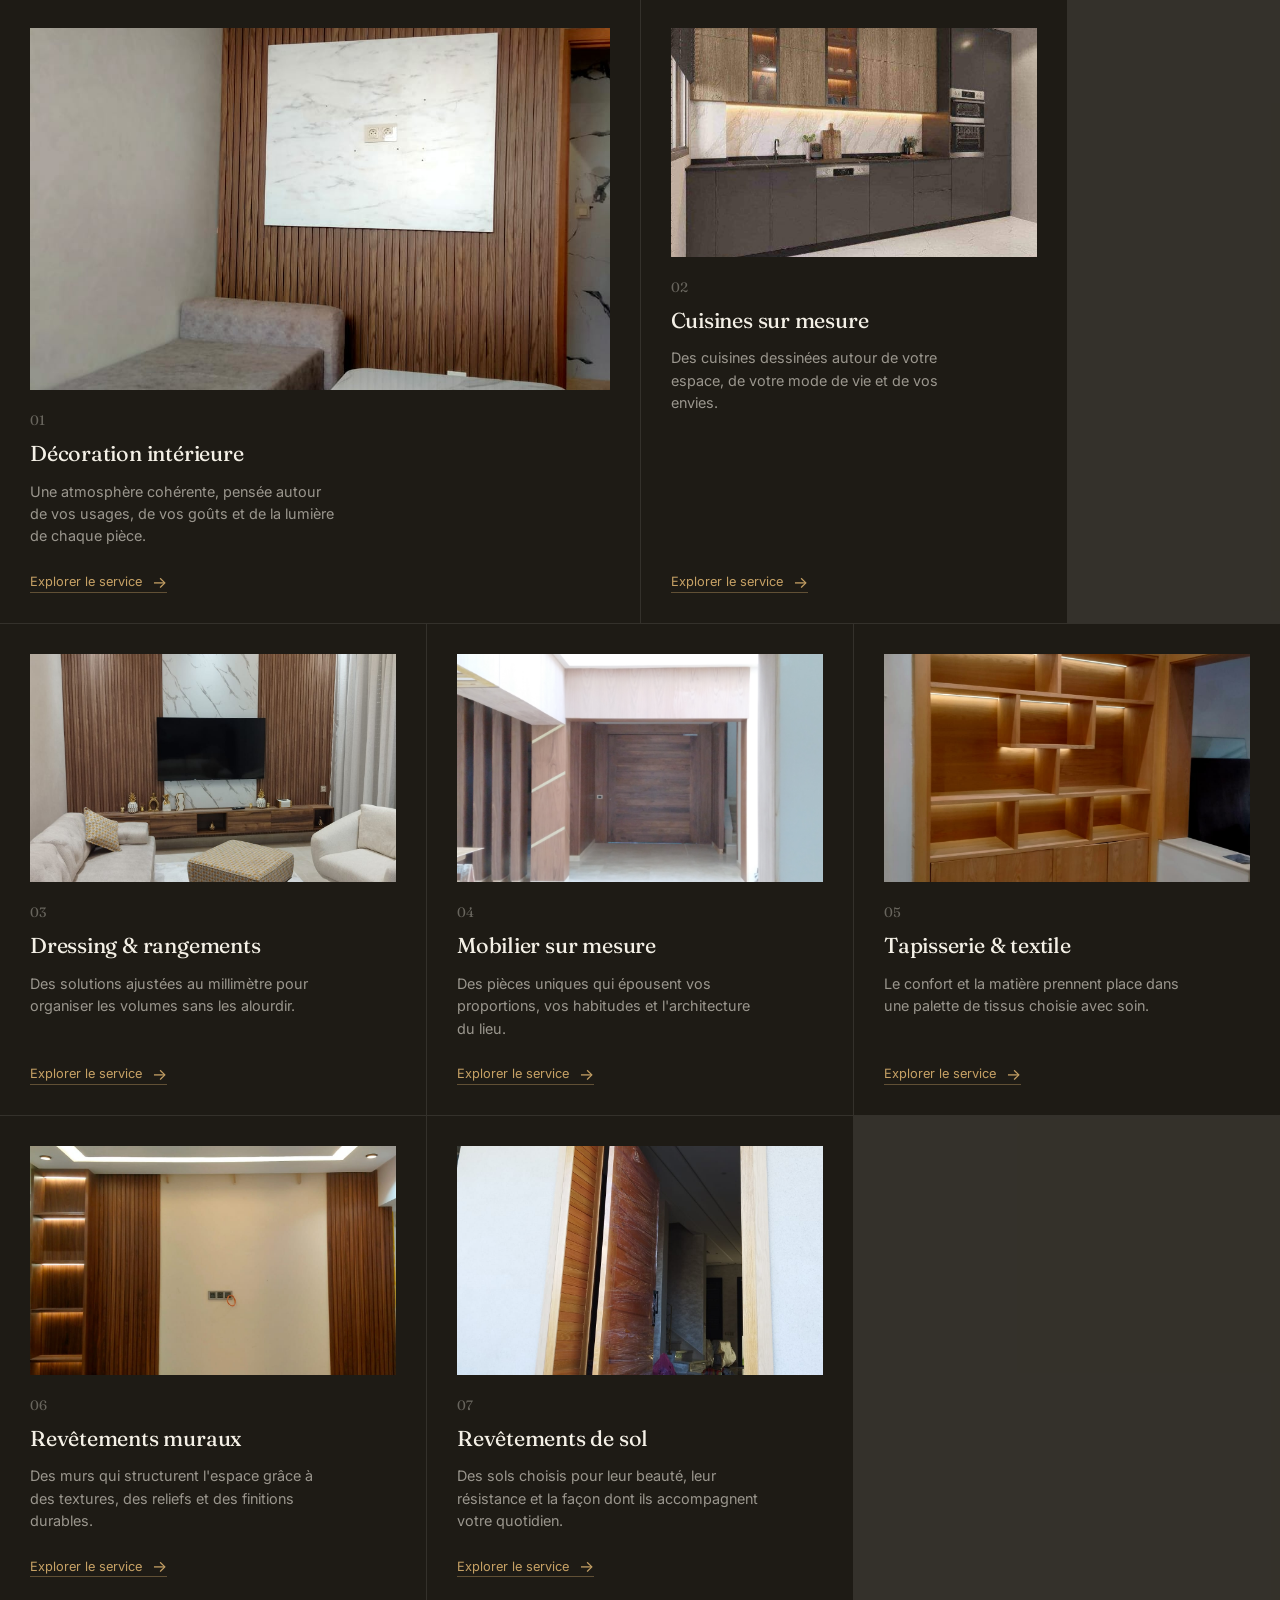
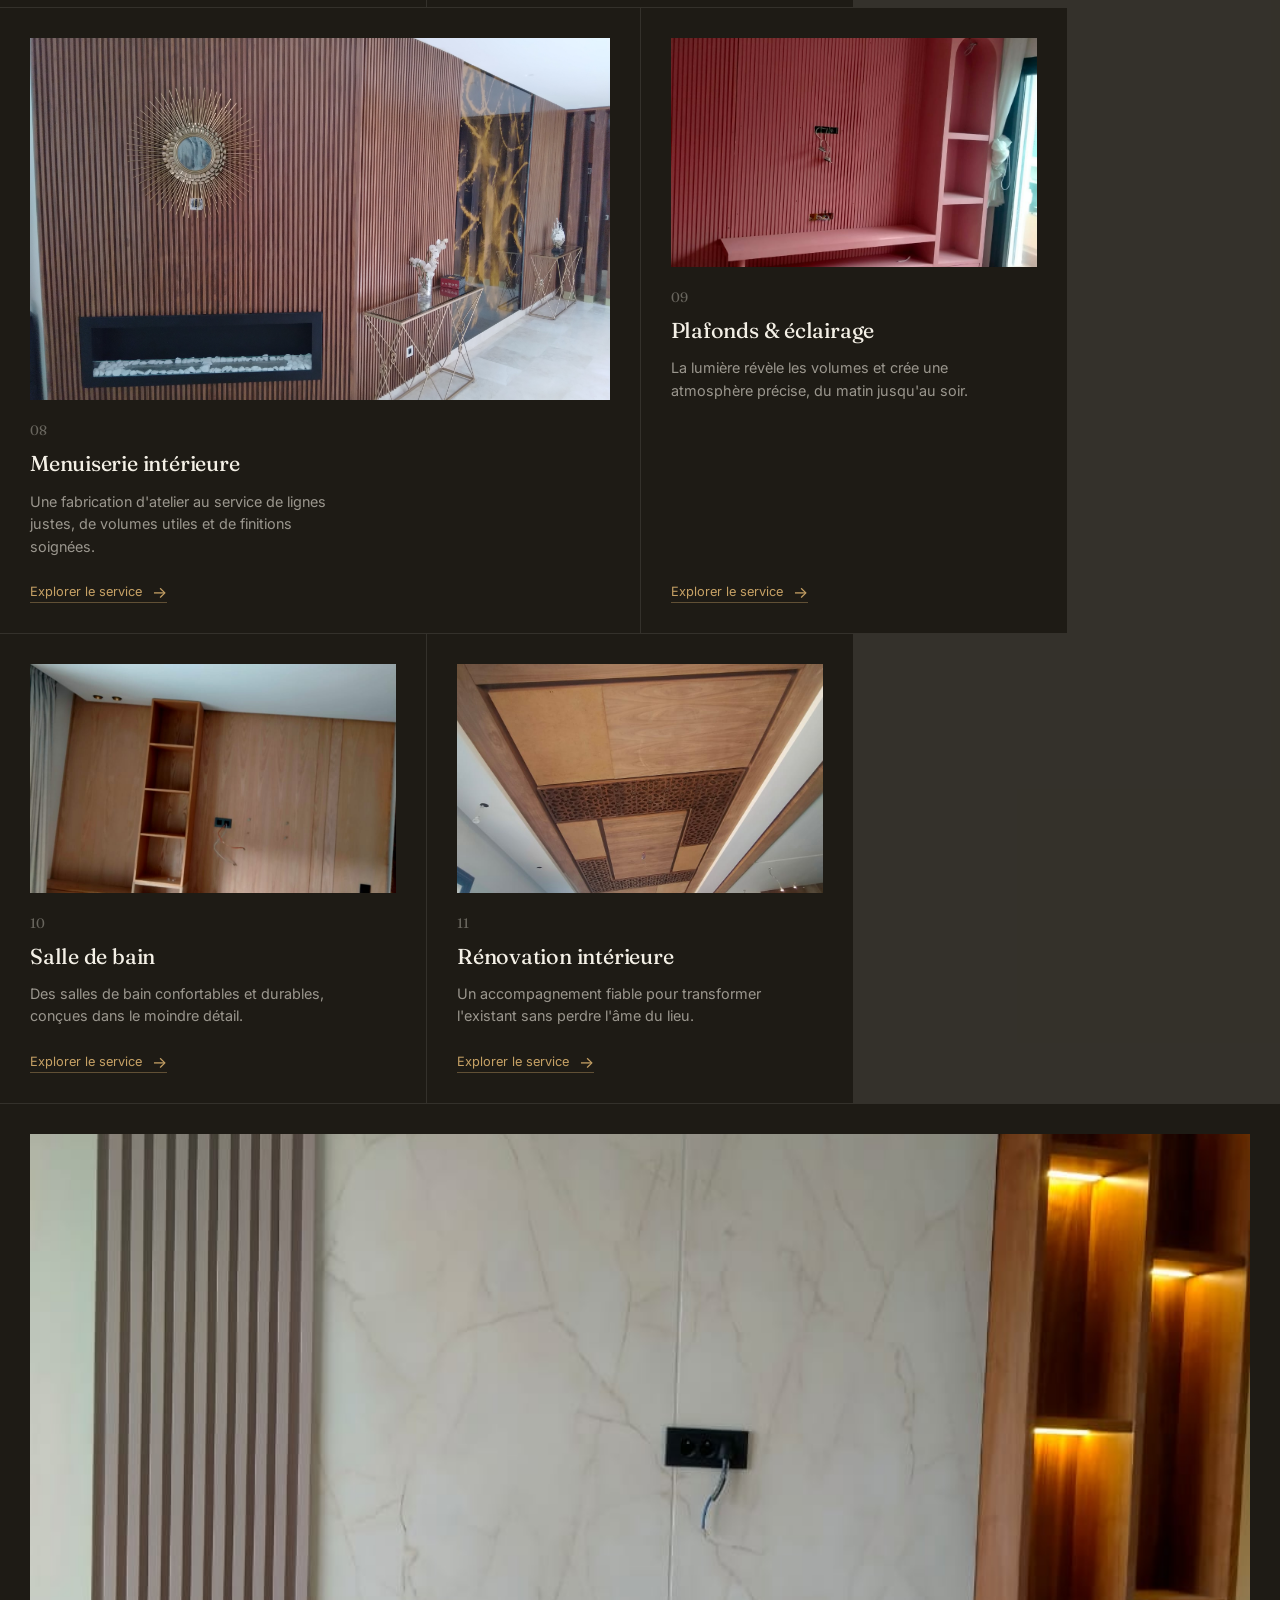
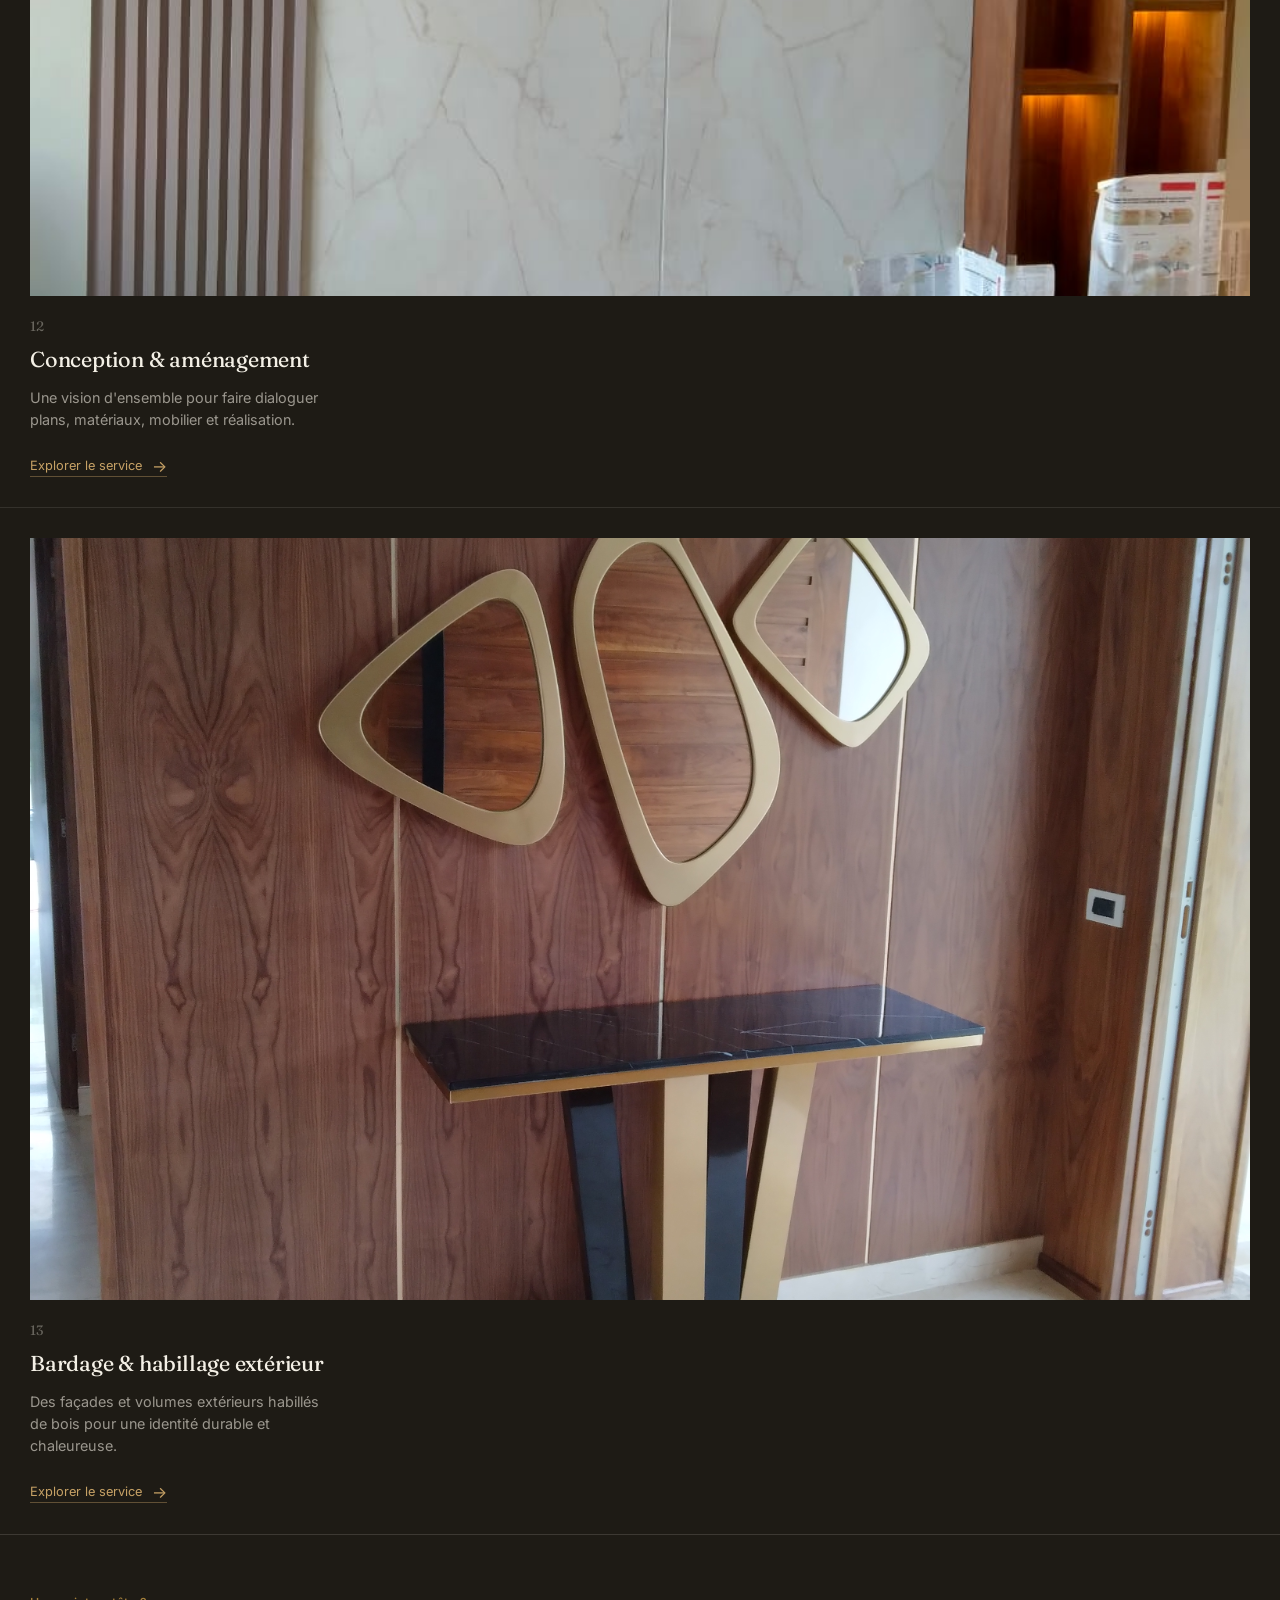
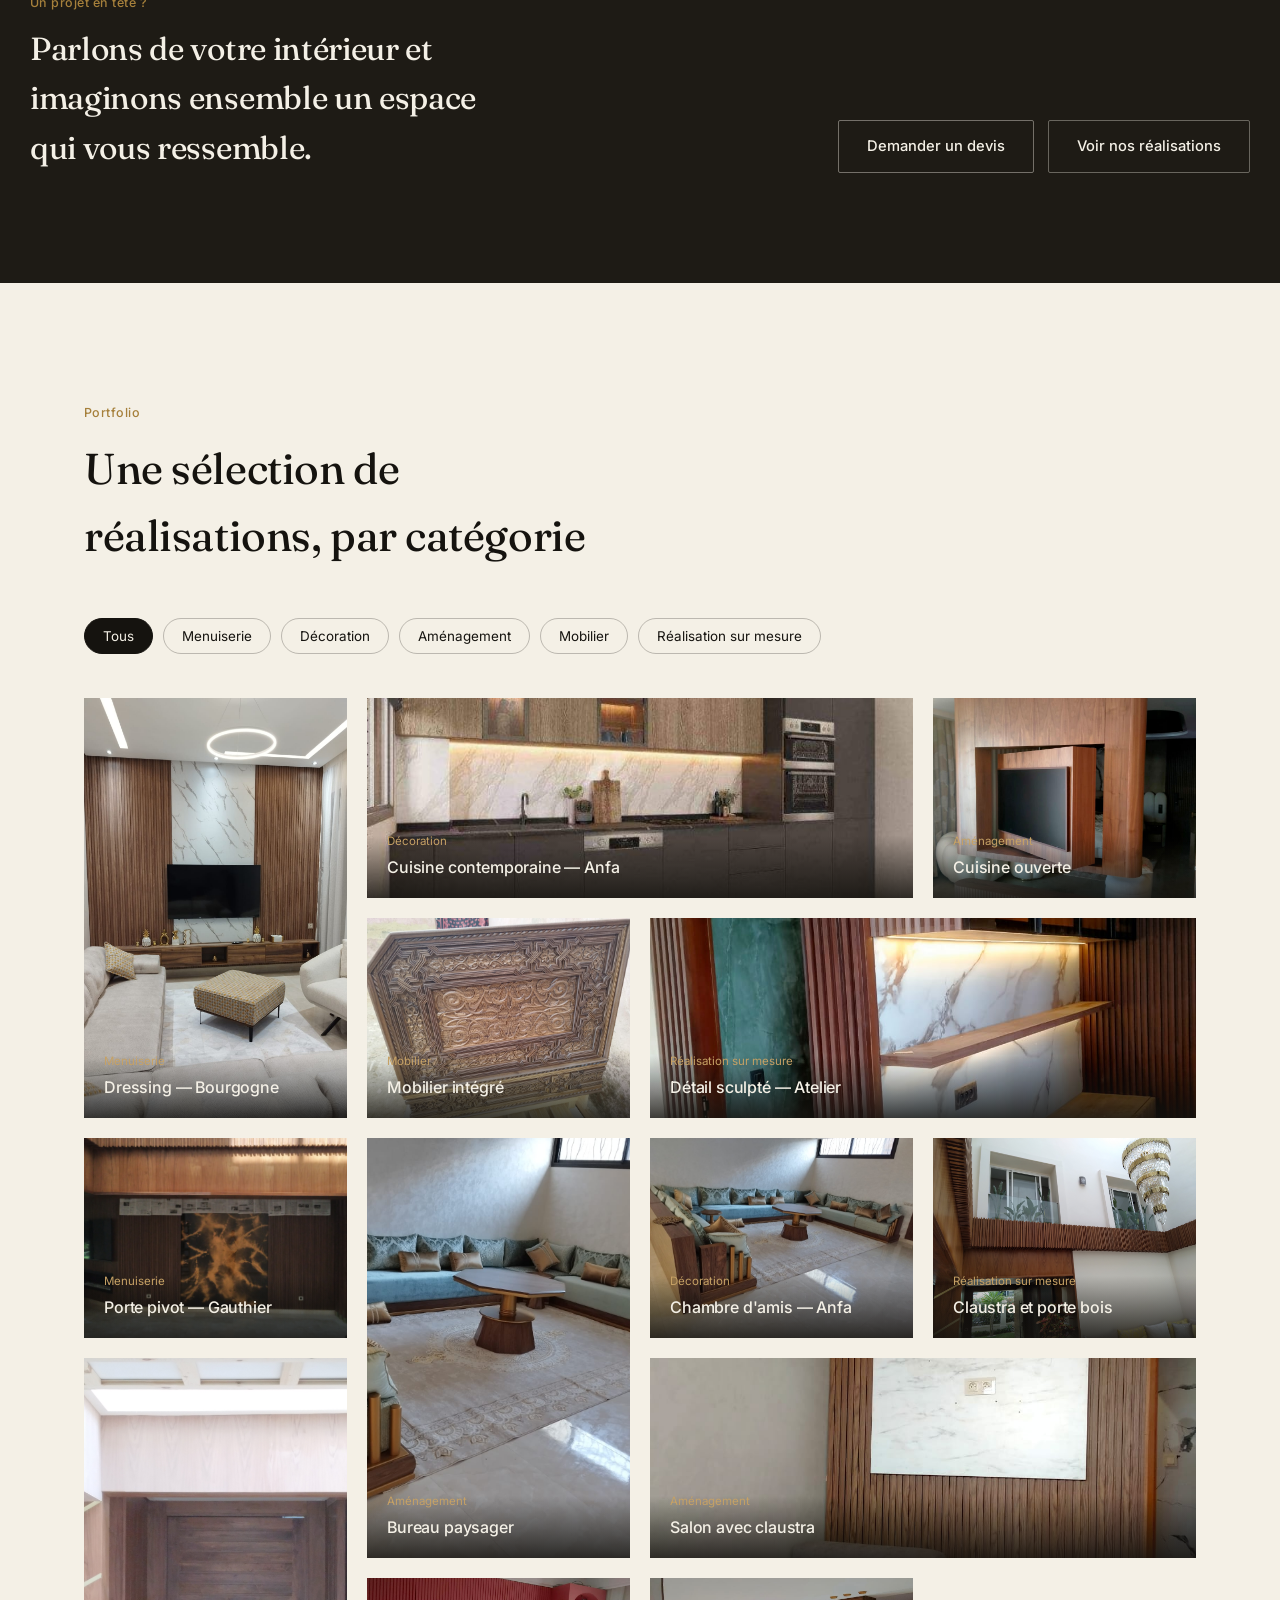
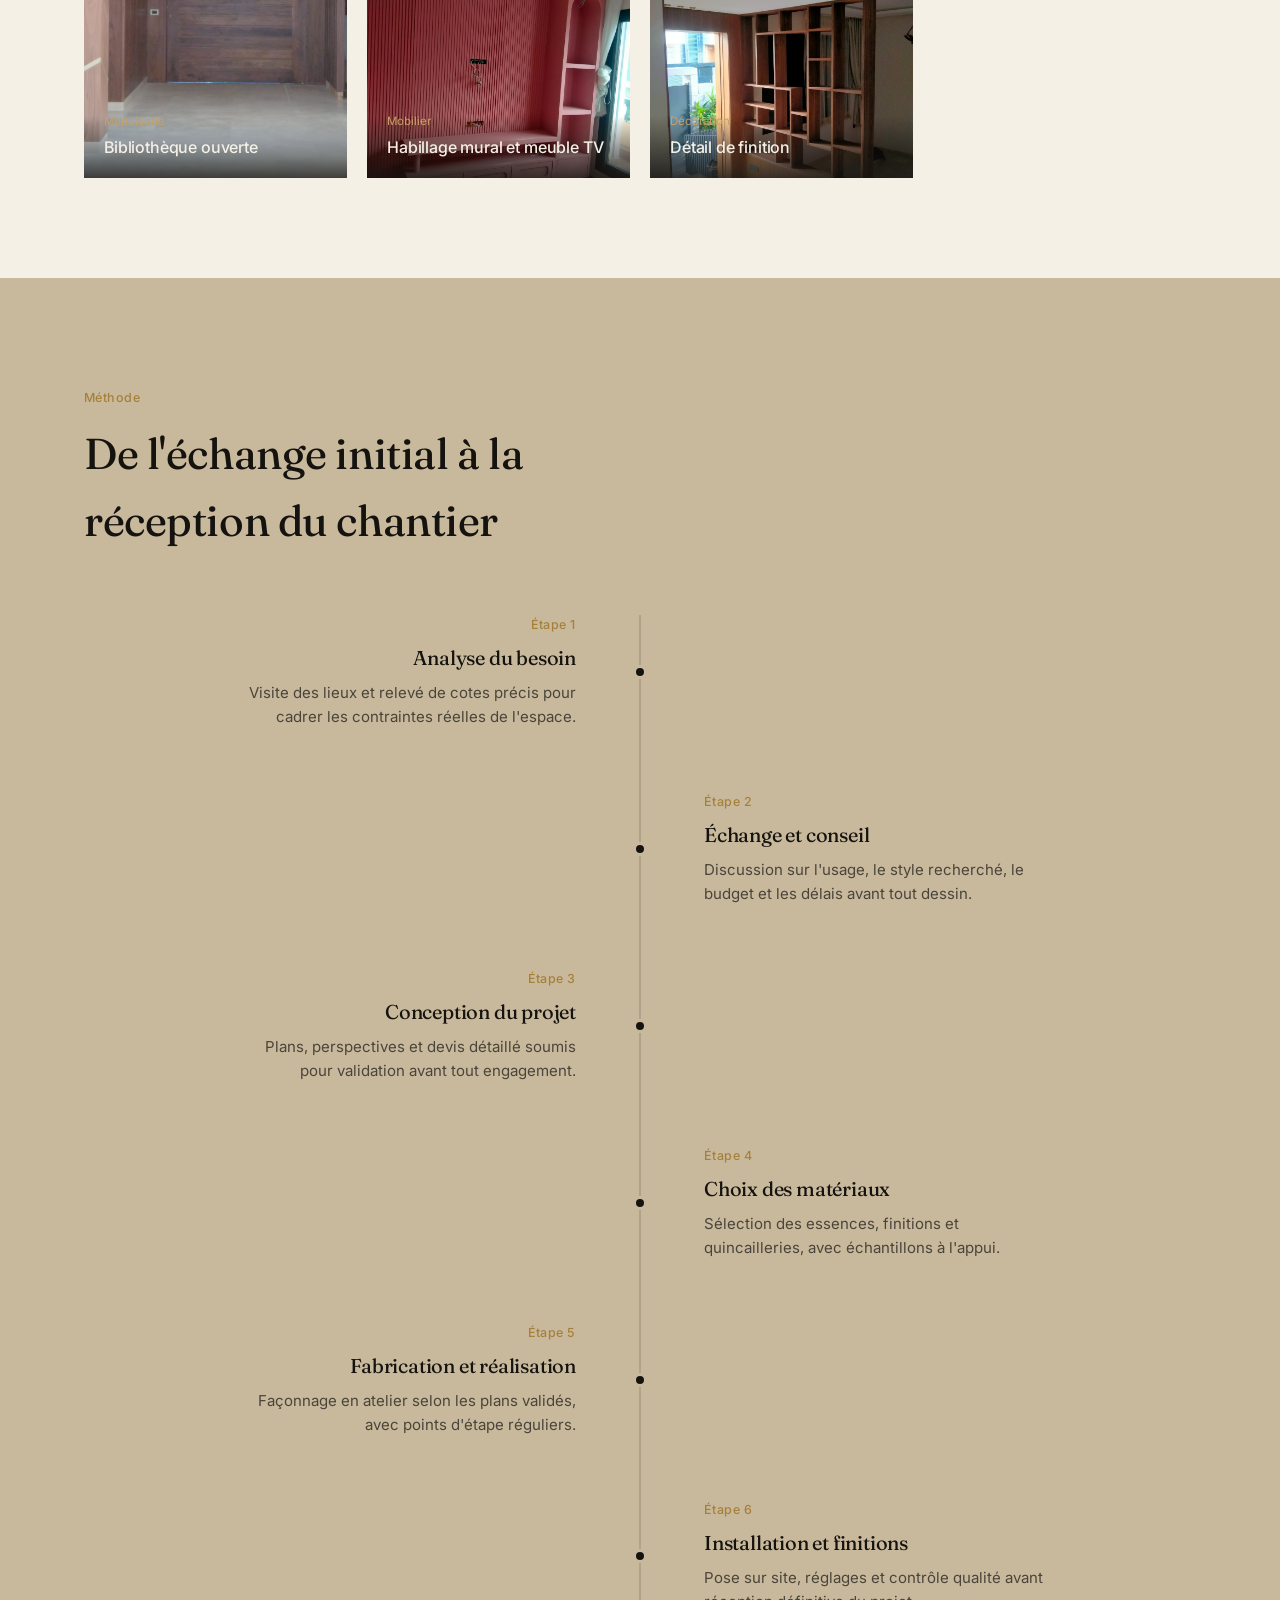
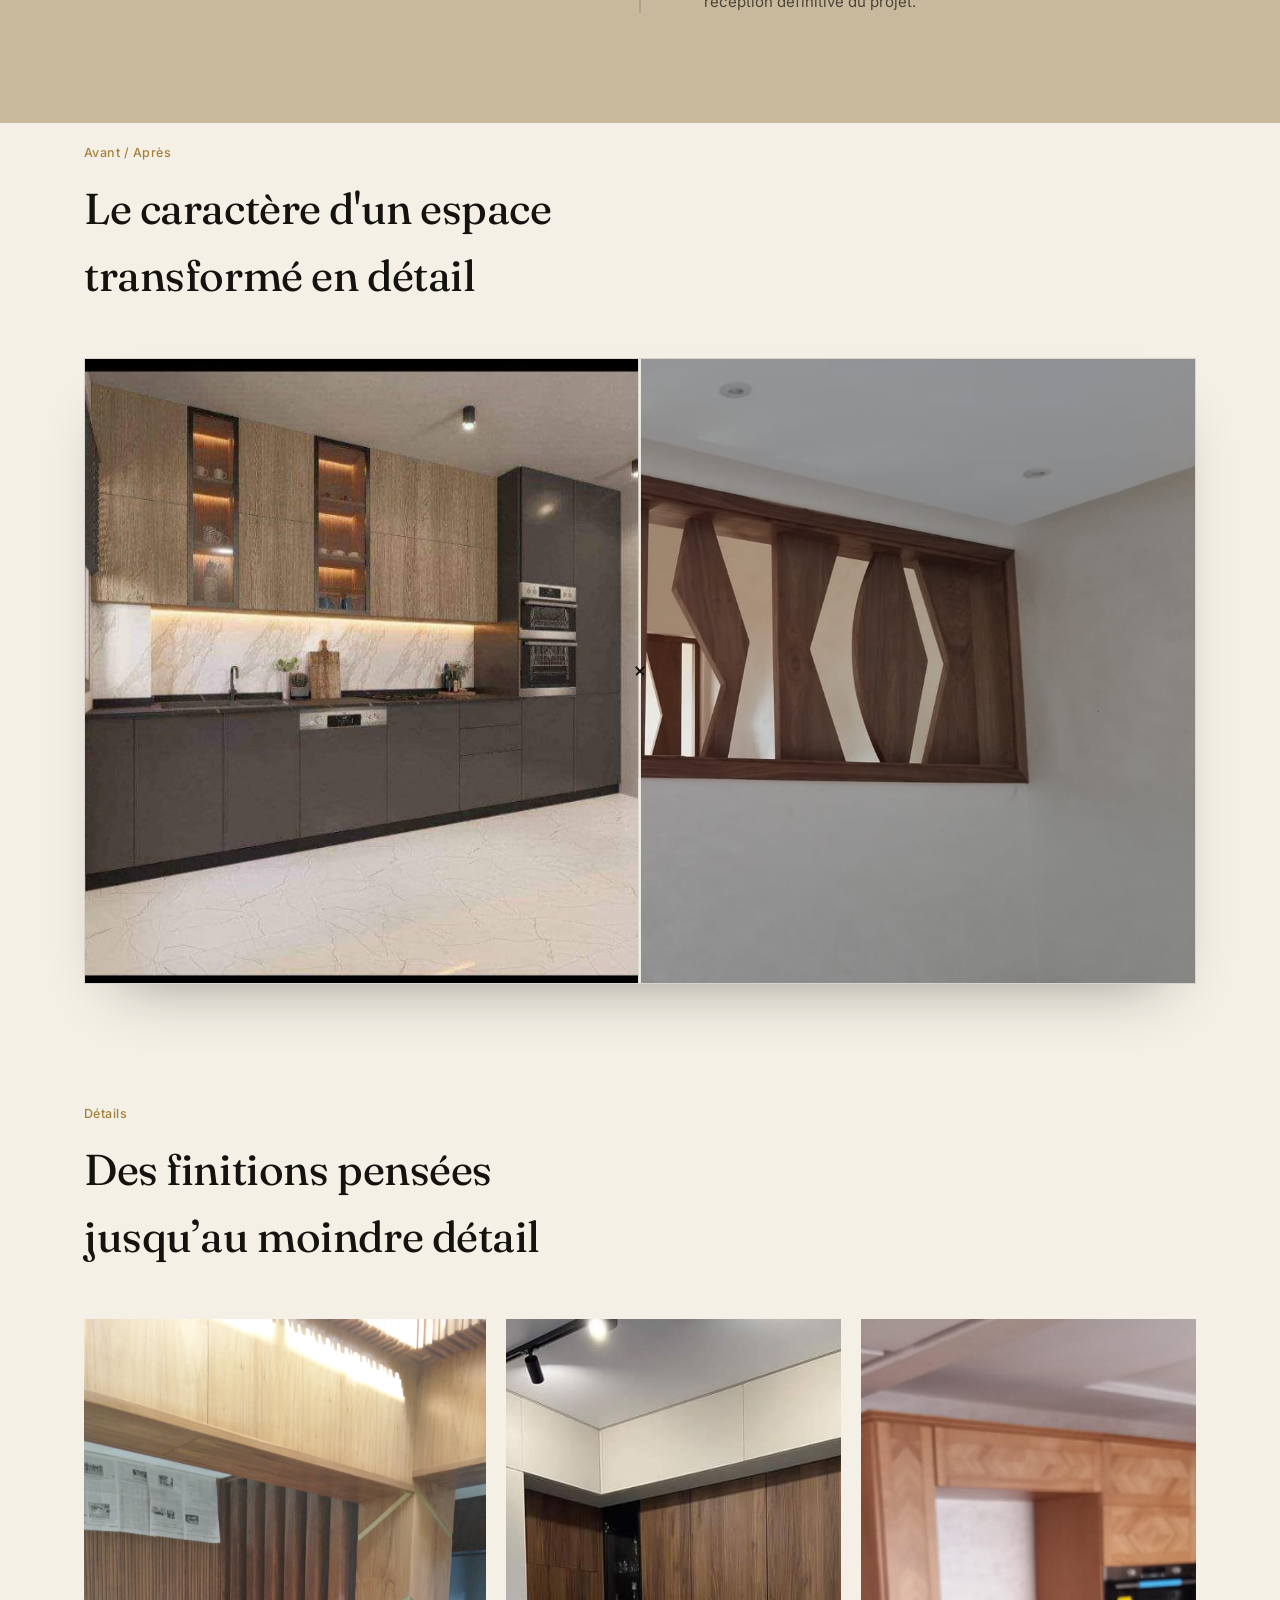
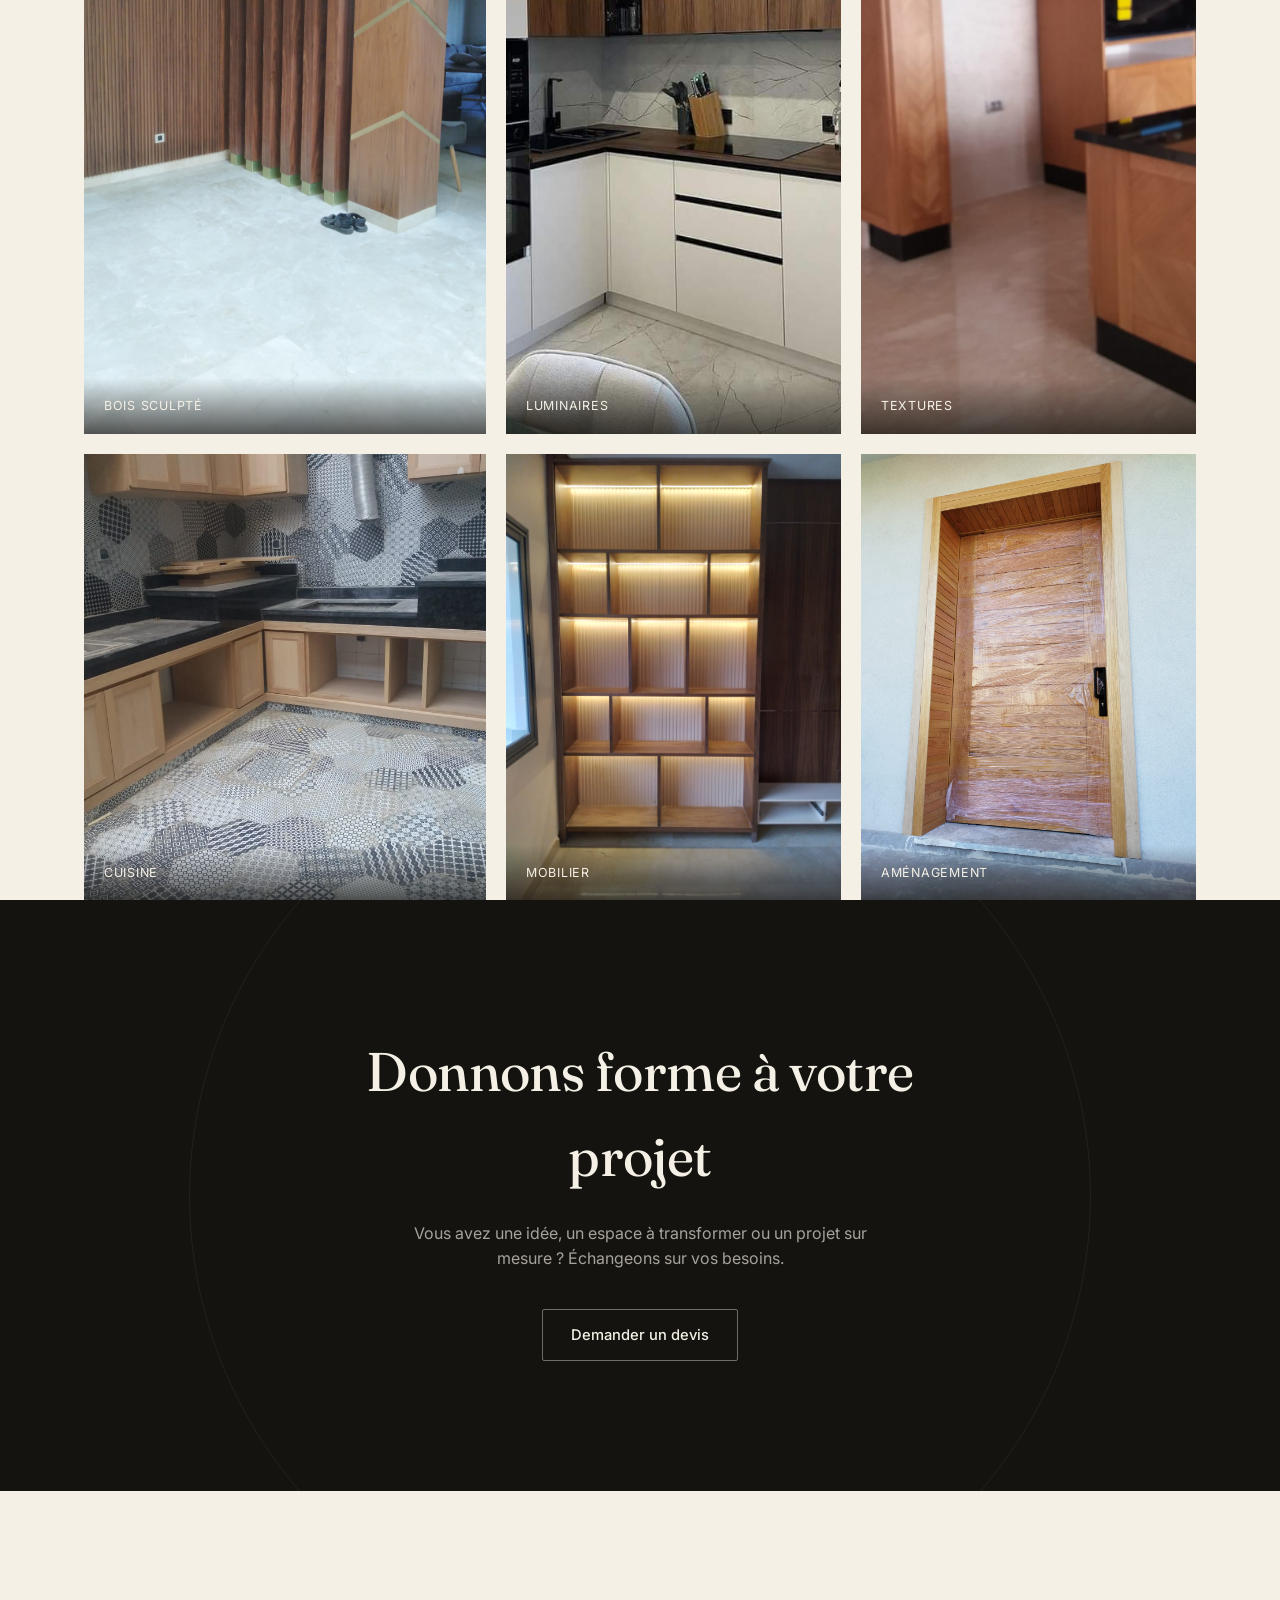
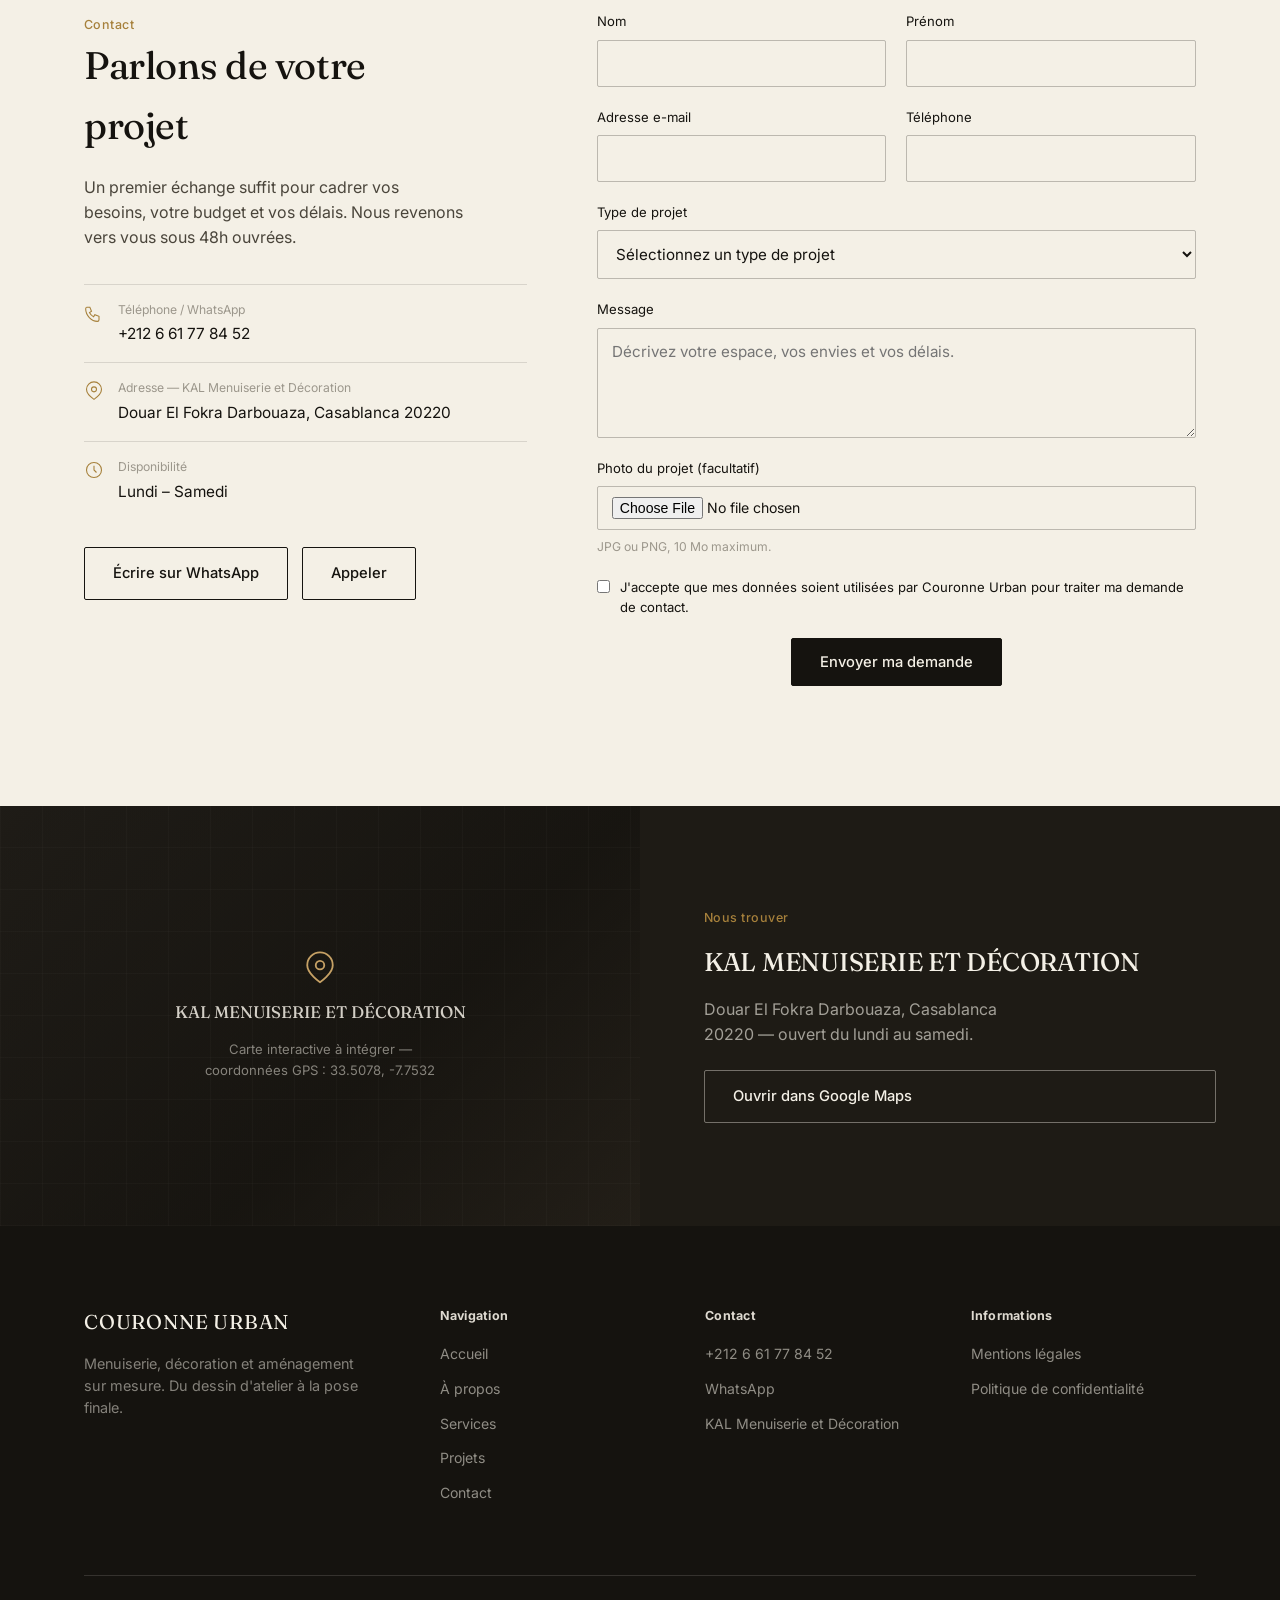
==== commit e4a82620: "Ajoute les visuels locaux et le service bardage" ====
--- a/index.html
+++ b/index.html
@@ -151,18 +151,18 @@
           <div><span class="rail-cat">Décoration</span><span class="rail-title">Cuisine — Anfa</span></div>
         </button>
         <button class="rail-item" aria-current="false"
-          data-img="https://images.unsplash.com/photo-1600607687920-4e2a09cf159d?auto=format&fit=crop&w=1600&q=85" data-cat="Aménagement" data-title="Espace de vie ouvert — Ain Diab"
-          data-desc="Reconfiguration d'un plateau brut en séjour et cuisine articulés autour d'un îlot central."
-          data-materials="Matériaux : béton ciré, Corian, chêne">
-          <div class="rail-thumb"><img src="https://images.unsplash.com/photo-1600607687920-4e2a09cf159d?auto=format&fit=crop&w=1600&q=85" alt="Cuisine en aménagement contemporain" loading="lazy"></div>
-          <div><span class="rail-cat">Aménagement</span><span class="rail-title">Espace de vie ouvert</span></div>
+          data-img="images/couronneimage/imageskasm/WhatsApp Image 2026-09-11 at 22.04.00.jpeg" data-cat="Aménagement" data-title="Salon et claustra — Casablanca"
+          data-desc="Un salon chaleureux structuré par un claustra en bois et un habillage mural sur mesure."
+          data-materials="Matériaux : bois rainuré, marbre, tissu bouclé">
+          <div class="rail-thumb"><img src="images/couronneimage/imageskasm/WhatsApp Image 2026-09-11 at 22.04.00.jpeg" alt="Salon avec claustra en bois" loading="lazy"></div>
+          <div><span class="rail-cat">Aménagement</span><span class="rail-title">Salon et claustra</span></div>
         </button>
         <button class="rail-item" aria-current="false"
-          data-img="https://images.unsplash.com/photo-1618221195710-dd6b41faaea6?auto=format&fit=crop&w=1600&q=85" data-cat="Agencement" data-title="Détail sculpté — Atelier"
-          data-desc="Bois travaillé à la main, motif ornemental et finition naturelle mise en valeur."
-          data-materials="Matériaux : bois massif, finition naturelle">
-          <div class="rail-thumb"><img src="https://images.unsplash.com/photo-1618221195710-dd6b41faaea6?auto=format&fit=crop&w=1600&q=85" alt="Détail sculpté en bois" loading="lazy"></div>
-          <div><span class="rail-cat">Agencement</span><span class="rail-title">Détail sculpté</span></div>
+          data-img="images/couronneimage/imageskasm/20220214_172527.jpg" data-cat="Agencement" data-title="Bibliothèque ouverte — Casablanca"
+          data-desc="Une bibliothèque graphique qui sépare les espaces tout en laissant circuler la lumière."
+          data-materials="Matériaux : placage bois, structure sur mesure">
+          <div class="rail-thumb"><img src="images/couronneimage/imageskasm/20220214_172527.jpg" alt="Bibliothèque ouverte en bois" loading="lazy"></div>
+          <div><span class="rail-cat">Agencement</span><span class="rail-title">Bibliothèque ouverte</span></div>
         </button>
         <button class="rail-item" aria-current="false"
           data-img="images/couronneimage/WhatsApp Image 2026-09-06 at 03.28.44.jpeg" data-cat="Mobilier" data-title="Mobilier intégré — Californie"
@@ -181,7 +181,7 @@
   <div class="container about-grid">
     <div class="about-media">
       <img class="m1" src="images/couronneimage/WhatsApp Image 2026-09-06 at 03.28.38.jpeg" alt="Atelier de menuiserie et cuisine sur mesure" loading="lazy" style="position:absolute;top:0;left:0;width:78%;height:70%;object-fit:cover;">
-      <img class="m2" src="https://images.unsplash.com/photo-1618221195710-dd6b41faaea6?auto=format&fit=crop&w=1600&q=85" alt="Détail sculpté de bois" loading="lazy" style="position:absolute;bottom:0;right:0;width:52%;height:44%;object-fit:cover;border:6px solid #F4F0E6;box-shadow:0 30px 60px -35px rgba(21,19,15,0.45);">
+      <img class="m2" src="images/couronneimage/imageskasm/20220520_130746.jpg" alt="Détail sculpté de bois" loading="lazy" style="position:absolute;bottom:0;right:0;width:52%;height:44%;object-fit:cover;border:6px solid #F4F0E6;box-shadow:0 30px 60px -35px rgba(21,19,15,0.45);">
     </div>
     <div class="about-text">
       <span class="eyebrow">L'entreprise</span>
@@ -203,65 +203,106 @@
   <div class="container">
     <div class="section-head">
       <span class="eyebrow">Ce que nous faisons</span>
-      <h2>Six métiers, une même exigence de finition</h2>
-    </div>
-  </div>
-  <div class="svc-grid">
-    <div class="svc large">
-      <div>
-        <div class="svc-photo"><img src="images/couronneimage/WhatsApp Image 2026-09-06 at 03.28.38 (1).jpeg" alt="Cuisine sur mesure avec bois clair" loading="lazy"></div>
-        <span class="num">01</span>
-        <svg class="svc-icon" viewBox="0 0 24 24" fill="none" stroke="currentColor" stroke-width="1.3"><rect x="4" y="3" width="16" height="18" rx="1"/><line x1="4" y1="12" x2="20" y2="12"/><line x1="12" y1="3" x2="12" y2="21"/></svg>
-        <h3>Menuiserie sur mesure</h3>
-        <p>Placards, dressings, portes et agencements fabriqués à la dimension exacte de chaque espace, en atelier.</p>
-      </div>
-    </div>
-    <div class="svc">
-      <div>
-        <div class="svc-photo"><img src="images/couronneimage/WhatsApp Image 2026-09-06 at 03.28.42.jpeg" alt="Décoration intérieure contemporaine" loading="lazy"></div>
-        <span class="num">02</span>
-        <svg class="svc-icon" viewBox="0 0 24 24" fill="none" stroke="currentColor" stroke-width="1.3"><path d="M4 20l4-9 4 6 3-4 5 7"/><circle cx="9" cy="6" r="2"/></svg>
-        <h3>Décoration intérieure</h3>
-        <p>Choix de teintes, de textures et de mobilier pour donner à chaque pièce une identité cohérente.</p>
-      </div>
-    </div>
-    <div class="svc">
-      <div>
-        <div class="svc-photo"><img src="images/couronneimage/WhatsApp Image 2026-09-06 at 03.28.41 (1).jpeg" alt="Aménagement d'un espace de vie" loading="lazy"></div>
-        <span class="num">03</span>
-        <svg class="svc-icon" viewBox="0 0 24 24" fill="none" stroke="currentColor" stroke-width="1.3"><path d="M3 11l9-7 9 7"/><path d="M5 10v10h14V10"/></svg>
-        <h3>Aménagement d'espaces</h3>
-        <p>Optimisation des volumes et des circulations pour des pièces à vivre plus fonctionnelles.</p>
-      </div>
-    </div>
-    <div class="svc large wide-alt">
-      <div>
-        <div class="svc-photo"><img src="https://images.unsplash.com/photo-1600210492486-724fe5c67fb0?auto=format&fit=crop&w=1600&q=85" alt="Agencement de bureau et mobilier sur mesure" loading="lazy"></div>
-        <span class="num">04</span>
-        <svg class="svc-icon" viewBox="0 0 24 24" fill="none" stroke="currentColor" stroke-width="1.3"><rect x="3" y="7" width="18" height="11" rx="1"/><line x1="3" y1="12" x2="21" y2="12"/></svg>
-        <h3>Agencement professionnel</h3>
-        <p>Cloisonnement, mobilier intégré et signalétique pour bureaux, commerces et espaces d'accueil.</p>
-      </div>
-    </div>
-    <div class="svc">
-      <div>
-        <div class="svc-photo"><img src="images/couronneimage/WhatsApp Image 2026-09-06 at 03.28.39.jpeg" alt="Rénovation et transformation d'intérieur" loading="lazy"></div>
-        <span class="num">05</span>
-        <svg class="svc-icon" viewBox="0 0 24 24" fill="none" stroke="currentColor" stroke-width="1.3"><path d="M4 4l16 16M20 4L4 20"/></svg>
-        <h3>Rénovation et transformation</h3>
-        <p>Reprise de l'existant — cloisons, sols, menuiseries — pour redonner un usage actuel aux lieux.</p>
-      </div>
-    </div>
-    <div class="svc">
-      <div>
-        <div class="svc-photo"><img src="https://images.unsplash.com/photo-1618221195710-dd6b41faaea6?auto=format&fit=crop&w=1600&q=85" alt="Mobilier personnalisé" loading="lazy"></div>
-        <span class="num">06</span>
-        <svg class="svc-icon" viewBox="0 0 24 24" fill="none" stroke="currentColor" stroke-width="1.3"><rect x="5" y="9" width="14" height="8" rx="1"/><line x1="8" y1="17" x2="8" y2="20"/><line x1="16" y1="17" x2="16" y2="20"/></svg>
-        <h3>Mobilier personnalisé</h3>
-        <p>Pièces uniques dessinées pour épouser un volume précis ou répondre à un usage particulier.</p>
-      </div>
-    </div>
-  </div>
+      <h2>Treize expertises, une même exigence de finition</h2>
+    </div>
+  </div>
+    <div class="svc-grid">
+      <article class="svc svc-featured">
+        <div class="svc-photo"><img src="images/couronneimage/imageskasm/WhatsApp Image 2026-09-11 at 22.04.00.jpeg" alt="Salon contemporain décoré avec des matériaux nobles" loading="lazy"></div>
+        <span class="num">01</span><h3>Décoration intérieure</h3>
+        <p>Une atmosphère cohérente, pensée autour de vos usages, de vos goûts et de la lumière de chaque pièce.</p>
+        <button class="svc-explore" type="button" aria-expanded="false" aria-controls="service-detail-01">Explorer le service <span aria-hidden="true">→</span></button>
+        <div class="svc-detail" id="service-detail-01" hidden><p class="svc-detail-intro">Du conseil ponctuel à la décoration complète, nous composons un intérieur qui vous ressemble.</p><ul><li>Décoration complète</li><li>Aménagement d'appartement et de villa</li><li>Décoration salon, chambre et salle à manger</li><li>Conseil en décoration</li><li>Harmonisation des couleurs et matériaux</li><li>Décoration contemporaine et haut de gamme</li></ul></div>
+      </article>
+      <article class="svc">
+        <div class="svc-photo"><img src="images/couronneimage/WhatsApp Image 2026-09-06 at 03.28.42.jpeg" alt="Cuisine moderne sur mesure avec îlot central" loading="lazy"></div>
+        <span class="num">02</span><h3>Cuisines sur mesure</h3>
+        <p>Des cuisines dessinées autour de votre espace, de votre mode de vie et de vos envies.</p>
+        <button class="svc-explore" type="button" aria-expanded="false" aria-controls="service-detail-02">Explorer le service <span aria-hidden="true">→</span></button>
+        <div class="svc-detail" id="service-detail-02" hidden><p class="svc-detail-intro">De la conception à l'installation, chaque détail est étudié pour durer.</p><ul><li>Conception de cuisines modernes et classiques</li><li>Cuisine ouverte et îlot central</li><li>Fabrication et rangements sur mesure</li><li>Plans de travail et crédences</li><li>Installation</li><li>Rénovation de cuisine</li></ul></div>
+      </article>
+      <article class="svc">
+        <div class="svc-photo"><img src="images/couronneimage/WhatsApp Image 2026-09-06 at 03.28.40.jpeg" alt="Dressing sur mesure avec rangements intégrés" loading="lazy"></div>
+        <span class="num">03</span><h3>Dressing &amp; rangements</h3>
+        <p>Des solutions ajustées au millimètre pour organiser les volumes sans les alourdir.</p>
+        <button class="svc-explore" type="button" aria-expanded="false" aria-controls="service-detail-03">Explorer le service <span aria-hidden="true">→</span></button>
+        <div class="svc-detail" id="service-detail-03" hidden><p class="svc-detail-intro">Nous exploitons chaque recoin avec une menuiserie discrète et durable.</p><ul><li>Dressing sur mesure</li><li>Armoires et placards</li><li>Portes coulissantes</li><li>Bibliothèques et rangements muraux</li><li>Rangements sous escalier</li><li>Solutions personnalisées</li></ul></div>
+      </article>
+      <article class="svc">
+        <div class="svc-photo"><img src="images/couronneimage/imageskasm/20220214_172527.jpg" alt="Mobilier sur mesure dans un intérieur élégant" loading="lazy"></div>
+        <span class="num">04</span><h3>Mobilier sur mesure</h3>
+        <p>Des pièces uniques qui épousent vos proportions, vos habitudes et l'architecture du lieu.</p>
+        <button class="svc-explore" type="button" aria-expanded="false" aria-controls="service-detail-04">Explorer le service <span aria-hidden="true">→</span></button>
+        <div class="svc-detail" id="service-detail-04" hidden><p class="svc-detail-intro">Un dessin juste, des matériaux choisis et une fabrication adaptée à votre intérieur.</p><ul><li>Meuble TV et bibliothèque</li><li>Buffet et console</li><li>Tables et tables basses</li><li>Bureau et tête de lit</li><li>Chevets et meubles de rangement</li><li>Mobilier personnalisé</li></ul></div>
+      </article>
+      <article class="svc">
+        <div class="svc-photo"><img src="images/couronneimage/imageskasm/WhatsApp Image 2026-09-11 at 22.04.08 (1).jpeg" alt="Fauteuil et textiles choisis pour un intérieur" loading="lazy"></div>
+        <span class="num">05</span><h3>Tapisserie &amp; textile</h3>
+        <p>Le confort et la matière prennent place dans une palette de tissus choisie avec soin.</p>
+        <button class="svc-explore" type="button" aria-expanded="false" aria-controls="service-detail-05">Explorer le service <span aria-hidden="true">→</span></button>
+        <div class="svc-detail" id="service-detail-05" hidden><p class="svc-detail-intro">Nous redonnons vie à vos assises et habillons les fenêtres avec des finitions précises.</p><ul><li>Réfection de canapés et fauteuils</li><li>Rembourrage et banquettes</li><li>Têtes de lit</li><li>Rideaux, voilages et stores</li><li>Coussins décoratifs</li><li>Choix et association des tissus</li></ul></div>
+      </article>
+      <article class="svc">
+        <div class="svc-photo"><img src="images/couronneimage/imageskasm/WhatsApp Image 2026-09-11 at 22.04.07 (2).jpeg" alt="Mur décoratif avec panneaux et éclairage intégré" loading="lazy"></div>
+        <span class="num">06</span><h3>Revêtements muraux</h3>
+        <p>Des murs qui structurent l'espace grâce à des textures, des reliefs et des finitions durables.</p>
+        <button class="svc-explore" type="button" aria-expanded="false" aria-controls="service-detail-06">Explorer le service <span aria-hidden="true">→</span></button>
+        <div class="svc-detail" id="service-detail-06" hidden><p class="svc-detail-intro">Nous sélectionnons le revêtement qui sert le volume, la lumière et l'usage de la pièce.</p><ul><li>Peinture intérieure et décorative</li><li>Papier peint et tapisserie murale</li><li>Panneaux muraux et MDF décoratif</li><li>Lambris et claustras</li><li>Pierre décorative et béton ciré</li><li>Enduits, stucco et murs 3D</li></ul></div>
+      </article>
+      <article class="svc">
+        <div class="svc-photo"><img src="images/couronneimage/WhatsApp Image 2026-09-06 at 03.28.38.jpeg" alt="Sol en bois dans une chambre lumineuse" loading="lazy"></div>
+        <span class="num">07</span><h3>Revêtements de sol</h3>
+        <p>Des sols choisis pour leur beauté, leur résistance et la façon dont ils accompagnent votre quotidien.</p>
+        <button class="svc-explore" type="button" aria-expanded="false" aria-controls="service-detail-07">Explorer le service <span aria-hidden="true">→</span></button>
+        <div class="svc-detail" id="service-detail-07" hidden><p class="svc-detail-intro">Du parquet à la pierre, nous vous accompagnons du choix de la matière à sa pose.</p><ul><li>Parquet et parquet stratifié</li><li>Vinyle et PVC</li><li>Carrelage, faïence et marbre</li><li>Pierre naturelle et béton ciré</li><li>Moquette et tapis sur mesure</li><li>Pose et rénovation des sols</li></ul></div>
+      </article>
+      <article class="svc svc-featured">
+        <div class="svc-photo"><img src="images/couronneimage/imageskasm/20220520_130733.jpg" alt="Menuiserie intérieure en bois sur mesure" loading="lazy"></div>
+        <span class="num">08</span><h3>Menuiserie intérieure</h3>
+        <p>Une fabrication d'atelier au service de lignes justes, de volumes utiles et de finitions soignées.</p>
+        <button class="svc-explore" type="button" aria-expanded="false" aria-controls="service-detail-08">Explorer le service <span aria-hidden="true">→</span></button>
+        <div class="svc-detail" id="service-detail-08" hidden><p class="svc-detail-intro">Chaque ouvrage est conçu pour s'intégrer naturellement à votre architecture.</p><ul><li>Portes intérieures et portes vitrées</li><li>Portes coulissantes</li><li>Placards et dressings</li><li>Bibliothèques et escaliers</li><li>Claustras et habillage bois</li><li>Meubles sur mesure</li></ul></div>
+      </article>
+      <article class="svc">
+        <div class="svc-photo"><img src="images/couronneimage/imageskasm/WhatsApp Image 2026-09-11 at 22.04.04.jpeg" alt="Intérieur avec éclairage architectural et plafond décoratif" loading="lazy"></div>
+        <span class="num">09</span><h3>Plafonds &amp; éclairage</h3>
+        <p>La lumière révèle les volumes et crée une atmosphère précise, du matin jusqu'au soir.</p>
+        <button class="svc-explore" type="button" aria-expanded="false" aria-controls="service-detail-09">Explorer le service <span aria-hidden="true">→</span></button>
+        <div class="svc-detail" id="service-detail-09" hidden><p class="svc-detail-intro">Nous coordonnons les éléments techniques et décoratifs pour une lumière parfaitement intégrée.</p><ul><li>Faux plafonds et plafonds décoratifs</li><li>Plafonds en placo, corniches et niches</li><li>Éclairage LED et spots</li><li>Suspensions et appliques</li><li>Éclairage indirect et architectural</li><li>Éclairage de dressing et de cuisine</li></ul></div>
+      </article>
+      <article class="svc">
+        <div class="svc-photo"><img src="images/couronneimage/imageskasm/WhatsApp Image 2026-09-11 at 22.04.08 (2).jpeg" alt="Salle de bain contemporaine aménagée" loading="lazy"></div>
+        <span class="num">10</span><h3>Salle de bain</h3>
+        <p>Des salles de bain confortables et durables, conçues dans le moindre détail.</p>
+        <button class="svc-explore" type="button" aria-expanded="false" aria-controls="service-detail-10">Explorer le service <span aria-hidden="true">→</span></button>
+        <div class="svc-detail" id="service-detail-10" hidden><p class="svc-detail-intro">Nous transformons les contraintes techniques en un espace clair, fonctionnel et agréable.</p><ul><li>Conception et rénovation</li><li>Meubles sur mesure et rangements</li><li>Vasques, douches et baignoires</li><li>Robinetterie et miroirs</li><li>Carrelage et faïence</li><li>Éclairage</li></ul></div>
+      </article>
+      <article class="svc">
+        <div class="svc-photo"><img src="images/couronneimage/imageskasm/WhatsApp Image 2026-09-11 at 22.04.09.jpeg" alt="Intérieur rénové avec finitions contemporaines" loading="lazy"></div>
+        <span class="num">11</span><h3>Rénovation intérieure</h3>
+        <p>Un accompagnement fiable pour transformer l'existant sans perdre l'âme du lieu.</p>
+        <button class="svc-explore" type="button" aria-expanded="false" aria-controls="service-detail-11">Explorer le service <span aria-hidden="true">→</span></button>
+        <div class="svc-detail" id="service-detail-11" hidden><p class="svc-detail-intro">Nous coordonnons les corps de métier et les finitions pour vous offrir un projet maîtrisé.</p><ul><li>Rénovation complète d'appartement ou de villa</li><li>Rénovation de cuisine et de salle de bain</li><li>Peinture et plâtrerie</li><li>Électricité et plomberie</li><li>Carrelage et menuiserie</li><li>Finitions et réception</li></ul></div>
+      </article>
+      <article class="svc svc-wide">
+        <div class="svc-photo"><img src="images/couronneimage/imageskasm/WhatsApp Image 2026-09-11 at 22.04.10.jpeg" alt="Plan d'aménagement intérieur et matériaux choisis" loading="lazy"></div>
+        <span class="num">12</span><h3>Conception &amp; aménagement</h3>
+        <p>Une vision d'ensemble pour faire dialoguer plans, matériaux, mobilier et réalisation.</p>
+        <button class="svc-explore" type="button" aria-expanded="false" aria-controls="service-detail-12">Explorer le service <span aria-hidden="true">→</span></button>
+        <div class="svc-detail" id="service-detail-12" hidden><p class="svc-detail-intro">Nous vous aidons à prendre les bonnes décisions, de la première esquisse au suivi de chantier.</p><ul><li>Étude d'espace et plans 2D</li><li>Plans techniques et modélisation 3D</li><li>Visualisation 3D</li><li>Optimisation des espaces</li><li>Choix des matériaux, couleurs et mobilier</li><li>Accompagnement, suivi et coordination des travaux</li></ul></div>
+      </article>
+      <article class="svc svc-wide">
+        <div class="svc-photo"><img src="images/couronneimage/imageskasm/20220520_130716.jpg" alt="Bardage bois extérieur sur mesure" loading="lazy"></div>
+        <span class="num">13</span><h3>Bardage &amp; habillage extérieur</h3>
+        <p>Des façades et volumes extérieurs habillés de bois pour une identité durable et chaleureuse.</p>
+        <button class="svc-explore" type="button" aria-expanded="false" aria-controls="service-detail-13">Explorer le service <span aria-hidden="true">→</span></button>
+        <div class="svc-detail" id="service-detail-13" hidden><p class="svc-detail-intro">Nous concevons des bardages adaptés à l'architecture, au climat et à l'entretien souhaité.</p><ul><li>Bardage bois de façade</li><li>Claustras et brise-vues extérieurs</li><li>Habillage de portes et portails</li><li>Soffites et plafonds de terrasse</li><li>Choix des essences et finitions</li><li>Pose et traitement de protection</li></ul></div>
+      </article>
+    </div>
+    <div class="services-cta">
+      <div><span class="eyebrow">Un projet en tête ?</span><h3>Parlons de votre intérieur et imaginons ensemble un espace qui vous ressemble.</h3></div>
+      <div class="services-cta-actions"><a href="#contact" class="btn btn-light">Demander un devis</a><a href="#projets" class="btn btn-line">Voir nos réalisations</a></div>
+    </div>
 </section>
 
 <!-- ============ PROJETS ============ -->
@@ -300,7 +341,7 @@
         data-title="Cuisine ouverte — Ain Diab" data-cat-label="Aménagement"
         data-desc="Îlot central en Corian et rangements dissimulés jusqu'au plafond."
         data-materials="Corian, béton ciré, chêne">
-        <img src="https://images.unsplash.com/photo-1600607687920-4e2a09cf159d?auto=format&fit=crop&w=1600&q=85" alt="Cuisine ouverte aménagée" loading="lazy">
+        <img src="images/couronneimage/imageskasm/WhatsApp Image 2026-09-11 at 22.04.12.jpeg" alt="Cuisine ouverte aménagée" loading="lazy">
         <div class="g-info"><span class="cat">Aménagement</span><h4>Cuisine ouverte</h4></div>
       </div>
       <div class="g-item" data-cat="mobilier" tabindex="0" role="button"
@@ -314,14 +355,14 @@
         data-title="Détail sculpté — Atelier" data-cat-label="Réalisation sur mesure"
         data-desc="Bois travaillé à la main, motif ornemental et finition naturelle mise en valeur."
         data-materials="Bois massif, finition naturelle">
-        <img src="https://images.unsplash.com/photo-1618221195710-dd6b41faaea6?auto=format&fit=crop&w=1600&q=85" alt="Détail sculpté de bois" loading="lazy">
+        <img src="images/couronneimage/imageskasm/WhatsApp Image 2026-09-11 at 22.04.13.jpeg" alt="Détail sculpté de bois" loading="lazy">
         <div class="g-info"><span class="cat">Réalisation sur mesure</span><h4>Détail sculpté — Atelier</h4></div>
       </div>
       <div class="g-item" data-cat="menuiserie" tabindex="0" role="button"
         data-title="Porte pivot en bois — Gauthier" data-cat-label="Menuiserie"
         data-desc="Porte d'entrée massive sur pivot central, ferronnerie noire mate."
         data-materials="Bois massif, ferronnerie noire mate">
-        <img src="https://images.unsplash.com/photo-1600210492486-724fe5c67fb0?auto=format&fit=crop&w=1600&q=85" alt="Porte pivot en bois massif" loading="lazy">
+        <img src="images/couronneimage/imageskasm/20220423_155036.jpg" alt="Porte pivot en bois massif" loading="lazy">
         <div class="g-info"><span class="cat">Menuiserie</span><h4>Porte pivot — Gauthier</h4></div>
       </div>
       <div class="g-item s-tall" data-cat="amenagement" tabindex="0" role="button"
@@ -337,6 +378,41 @@
         data-materials="Lin brut, bois clair, laine">
         <img src="images/couronneimage/WhatsApp Image 2026-09-06 at 03.28.38 (2).jpeg" alt="Chambre décorée en tons neutres" loading="lazy">
         <div class="g-info"><span class="cat">Décoration</span><h4>Chambre d'amis — Anfa</h4></div>
+      </div>
+      <div class="g-item s-wide" data-cat="amenagement" tabindex="0" role="button"
+        data-title="Salon avec claustra — Casablanca" data-cat-label="Aménagement"
+        data-desc="Un salon chaleureux structuré par un claustra en bois et un habillage mural sur mesure."
+        data-materials="Bois rainuré, marbre, tissu bouclé">
+        <img src="images/couronneimage/imageskasm/WhatsApp Image 2026-09-11 at 22.04.00.jpeg" alt="Salon contemporain avec claustra en bois" loading="lazy">
+        <div class="g-info"><span class="cat">Aménagement</span><h4>Salon avec claustra</h4></div>
+      </div>
+      <div class="g-item s-tall" data-cat="menuiserie" tabindex="0" role="button"
+        data-title="Bibliothèque ouverte — Casablanca" data-cat-label="Menuiserie"
+        data-desc="Une bibliothèque graphique qui sépare les espaces tout en laissant circuler la lumière."
+        data-materials="Placage bois, structure sur mesure">
+        <img src="images/couronneimage/imageskasm/20220214_172527.jpg" alt="Bibliothèque ouverte en bois" loading="lazy">
+        <div class="g-info"><span class="cat">Menuiserie</span><h4>Bibliothèque ouverte</h4></div>
+      </div>
+      <div class="g-item" data-cat="sur-mesure" tabindex="0" role="button"
+        data-title="Claustra et porte bois — Casablanca" data-cat-label="Réalisation sur mesure"
+        data-desc="Un ensemble menuisé qui relie entrée et séjour avec une présence graphique forte."
+        data-materials="Bois teinté, vitrage, finition mate">
+        <img src="images/couronneimage/imageskasm/20220520_130746.jpg" alt="Claustra et porte en bois" loading="lazy">
+        <div class="g-info"><span class="cat">Réalisation sur mesure</span><h4>Claustra et porte bois</h4></div>
+      </div>
+      <div class="g-item" data-cat="mobilier" tabindex="0" role="button"
+        data-title="Habillage mural et meuble TV — Casablanca" data-cat-label="Mobilier"
+        data-desc="Un meuble TV intégré à un habillage mural en tasseaux, pensé pour structurer le séjour."
+        data-materials="Bois rainuré, marbre, éclairage intégré">
+        <img src="images/couronneimage/imageskasm/WhatsApp Image 2026-09-11 at 22.04.04.jpeg" alt="Habillage mural et meuble TV en bois" loading="lazy">
+        <div class="g-info"><span class="cat">Mobilier</span><h4>Habillage mural et meuble TV</h4></div>
+      </div>
+      <div class="g-item" data-cat="decoration" tabindex="0" role="button"
+        data-title="Détail de finition — Atelier" data-cat-label="Décoration"
+        data-desc="Jeu de textures et de lumière sur une finition bois réalisée sur mesure."
+        data-materials="Bois naturel, vernis de finition">
+        <img src="images/couronneimage/imageskasm/WhatsApp Image 2026-09-11 at 22.04.07 (1).jpeg" alt="Détail de finition en bois" loading="lazy">
+        <div class="g-info"><span class="cat">Décoration</span><h4>Détail de finition</h4></div>
       </div>
     </div>
   </div>
@@ -414,11 +490,11 @@
       <h2>Des finitions pensées jusqu’au moindre détail</h2>
     </div>
     <div class="detail-grid">
-      <div class="detail-card tall"><img src="https://images.unsplash.com/photo-1618221195710-dd6b41faaea6?auto=format&fit=crop&w=1600&q=85" alt="Menuiserie sculptée en bois" loading="lazy"><div class="caption">Bois sculpté</div></div>
+      <div class="detail-card tall"><img src="images/couronneimage/imageskasm/20220423_155045.jpg" alt="Menuiserie sculptée en bois" loading="lazy"><div class="caption">Bois sculpté</div></div>
       <div class="detail-card"><img src="images/couronneimage/WhatsApp Image 2026-09-06 at 03.28.41 (3).jpeg" alt="Luminaires et détails architecturaux" loading="lazy"><div class="caption">Luminaires</div></div>
       <div class="detail-card"><img src="images/couronneimage/WhatsApp Image 2026-09-06 at 03.28.40 (4).jpeg" alt="Détail de finition et de texture" loading="lazy"><div class="caption">Textures</div></div>
       <div class="detail-card"><img src="images/couronneimage/WhatsApp Image 2026-09-06 at 03.28.42 (4).jpeg" alt="Détail de cuisine sur mesure" loading="lazy"><div class="caption">Cuisine</div></div>
-      <div class="detail-card"><img src="https://images.unsplash.com/photo-1618221195710-dd6b41faaea6?auto=format&fit=crop&w=1600&q=85" alt="Détail de meubles sur mesure" loading="lazy"><div class="caption">Mobilier</div></div>
+      <div class="detail-card"><img src="images/couronneimage/imageskasm/20220219_160639.jpg" alt="Détail de meubles sur mesure" loading="lazy"><div class="caption">Mobilier</div></div>
       <div class="detail-card tall"><img src="images/couronneimage/WhatsApp Image 2026-09-06 at 03.28.38 (1).jpeg" alt="Détail d'aménagement intérieur" loading="lazy"><div class="caption">Aménagement</div></div>
     </div>
   </div>
--- a/style.css
+++ b/style.css
@@ -245,16 +245,31 @@
   .svc-grid{
     display:grid; grid-template-columns: repeat(6,1fr); gap:1px; background: rgba(244,240,230,0.1);
   }
-  .svc{ background:var(--noir-soft); padding:38px 30px; grid-column: span 2; min-height:260px; display:flex; flex-direction:column; justify-content:space-between; transition: background var(--dur) var(--ease); }
+  .svc{ background:var(--noir-soft); padding:30px; grid-column: span 2; min-height:440px; display:flex; flex-direction:column; transition: background var(--dur) var(--ease); }
   .svc:hover{ background:#241f18; }
-  .svc.large{ grid-column: span 3; min-height:320px; }
-  .svc.wide-alt{ display:flex; flex-direction:column-reverse; }
-  .svc-photo{ width:100%; aspect-ratio:16 / 10; overflow:hidden; margin-bottom:18px; border:1px solid rgba(244,240,230,0.12); background:#211d17; }
+  .svc.svc-featured{ grid-column: span 3; }
+  .svc.svc-wide{ grid-column: span 6; min-height:380px; }
+  .svc-photo{ width:100%; aspect-ratio:16 / 10; overflow:hidden; margin-bottom:20px; background:#211d17; }
   .svc-photo img{ width:100%; height:100%; object-fit:cover; object-position:center; display:block; }
-  .svc-icon{ width:34px; height:34px; color:var(--or-clair); }
-  .svc h3{ font-size:1.2rem; margin:22px 0 10px; font-weight:440; }
-  .svc p{ font-size:0.9rem; color: rgba(244,240,230,0.58); max-width:32ch; }
+  .svc h3{ font-size:1.35rem; margin:6px 0 10px; font-weight:440; }
+  .svc > p{ font-size:0.9rem; color: rgba(244,240,230,0.58); max-width:34ch; }
   .svc .num{ font-family:var(--serif); font-size:0.85rem; color: rgba(244,240,230,0.35); }
+  .svc-explore{ display:flex; align-items:center; gap:10px; width:max-content; margin-top:auto; padding-top:24px; color:var(--or-clair); font-size:0.8rem; border-bottom:1px solid rgba(198,161,101,0.4); transition:color var(--dur), border-color var(--dur); }
+  .svc-explore span{ font-size:1rem; transition:transform var(--dur) var(--ease); }
+  .svc-explore:hover{ color:var(--blanc); border-color:var(--blanc); }
+  .svc-explore:hover span{ transform:translateX(4px); }
+  .svc-explore[aria-expanded="true"] span{ transform:rotate(90deg); }
+  .svc-detail{ margin-top:26px; padding-top:20px; border-top:1px solid var(--ligne); animation: service-reveal 420ms var(--ease); }
+  .svc-detail-intro{ font-size:0.82rem; color:rgba(244,240,230,0.68); margin-bottom:14px; }
+  .svc-detail ul{ display:grid; grid-template-columns:repeat(2,minmax(0,1fr)); gap:8px 20px; }
+  .svc-detail li{ position:relative; padding-left:14px; font-size:0.78rem; color:rgba(244,240,230,0.52); }
+  .svc-detail li::before{ content:""; position:absolute; left:0; top:0.65em; width:4px; height:1px; background:var(--or-clair); }
+  @keyframes service-reveal{ from{ opacity:0; transform:translateY(-8px); } to{ opacity:1; transform:none; } }
+  .services-cta{ display:flex; align-items:end; justify-content:space-between; gap:34px; margin-top:1px; padding:58px 30px 0; border-top:1px solid var(--ligne); }
+  .services-cta .eyebrow{ display:block; margin-bottom:12px; }
+  .services-cta h3{ max-width:23ch; font-size:clamp(1.45rem,2.5vw,2rem); font-weight:440; }
+  .services-cta-actions{ display:flex; gap:14px; flex-wrap:wrap; justify-content:flex-end; }
+  .services-cta .btn-line{ border-color:rgba(244,240,230,0.35); }
 
   /* ---------- PROJETS (masonry-ish) ---------- */
   .projects{ padding:120px 0 100px; }
@@ -267,7 +282,17 @@
   .filters button:hover{ border-color:var(--noir); }
 
   .gallery{ display:grid; grid-template-columns: repeat(4, 1fr); grid-auto-rows: 200px; gap:20px; grid-auto-flow:dense; }
-  .g-item{ position:relative; overflow:hidden; cursor:pointer; background:#eae3d4; }
+  .g-item{ position:relative; overflow:hidden; cursor:pointer; background:#eae3d4; animation: gallery-reveal 760ms var(--ease) both; }
+  .g-item:nth-child(2){ animation-delay:80ms; }
+  .g-item:nth-child(3){ animation-delay:160ms; }
+  .g-item:nth-child(4){ animation-delay:240ms; }
+  .g-item:nth-child(5){ animation-delay:320ms; }
+  .g-item:nth-child(6){ animation-delay:400ms; }
+  .g-item:nth-child(7){ animation-delay:480ms; }
+  .g-item:nth-child(8){ animation-delay:560ms; }
+  .g-item:nth-child(9){ animation-delay:640ms; }
+  .g-item:nth-child(10){ animation-delay:720ms; }
+  @keyframes gallery-reveal{ from{ opacity:0; transform:translateY(18px); } to{ opacity:1; transform:none; } }
   .g-item .tex{ transition: transform 700ms var(--ease); }
   .g-item:hover .tex{ transform: scale(1.05); }
   .g-item img{ width:100%; height:100%; object-fit:cover; object-position:center; display:block; transition: transform 500ms var(--ease); }
@@ -448,7 +473,8 @@
     .about-text{ padding:40px 0 0 0; margin-top:20px; }
     .about-media{ height:420px; }
     .svc-grid{ grid-template-columns: repeat(2,1fr); }
-    .svc, .svc.large{ grid-column: span 1; }
+    .svc, .svc.svc-featured, .svc.svc-wide{ grid-column: span 1; }
+    .svc.svc-wide{ min-height:440px; }
     .gallery{ grid-template-columns: repeat(2,1fr); }
     .g-item.s-wide{ grid-column: span 2; }
     .foot-grid{ grid-template-columns: 1fr 1fr; }
@@ -467,10 +493,15 @@
     .nav-links, .nav-cta .btn-line{ display:none; }
     .burger{ display:block; }
     form.devis{ grid-template-columns:1fr; }
+    .svc-grid{ grid-template-columns:1fr; }
     .hero-foot{ flex-direction:column; align-items:flex-start; gap:14px; }
     .hero-art{ width:100%; opacity:0.25; }
     .carousel-head{ flex-direction:column; align-items:flex-start; }
     .spot-info{ flex-direction:column; align-items:flex-start; }
+    .svc{ padding:24px; min-height:0; }
+    .svc-detail ul{ grid-template-columns:1fr; }
+    .services-cta{ align-items:flex-start; flex-direction:column; padding:44px 24px 0; }
+    .services-cta-actions{ justify-content:flex-start; }
     .gallery{ grid-template-columns: 1fr; }
     .g-item.s-wide, .g-item.s-tall{ grid-column: span 1; grid-row: span 1; }
     .foot-grid{ grid-template-columns: 1fr; }
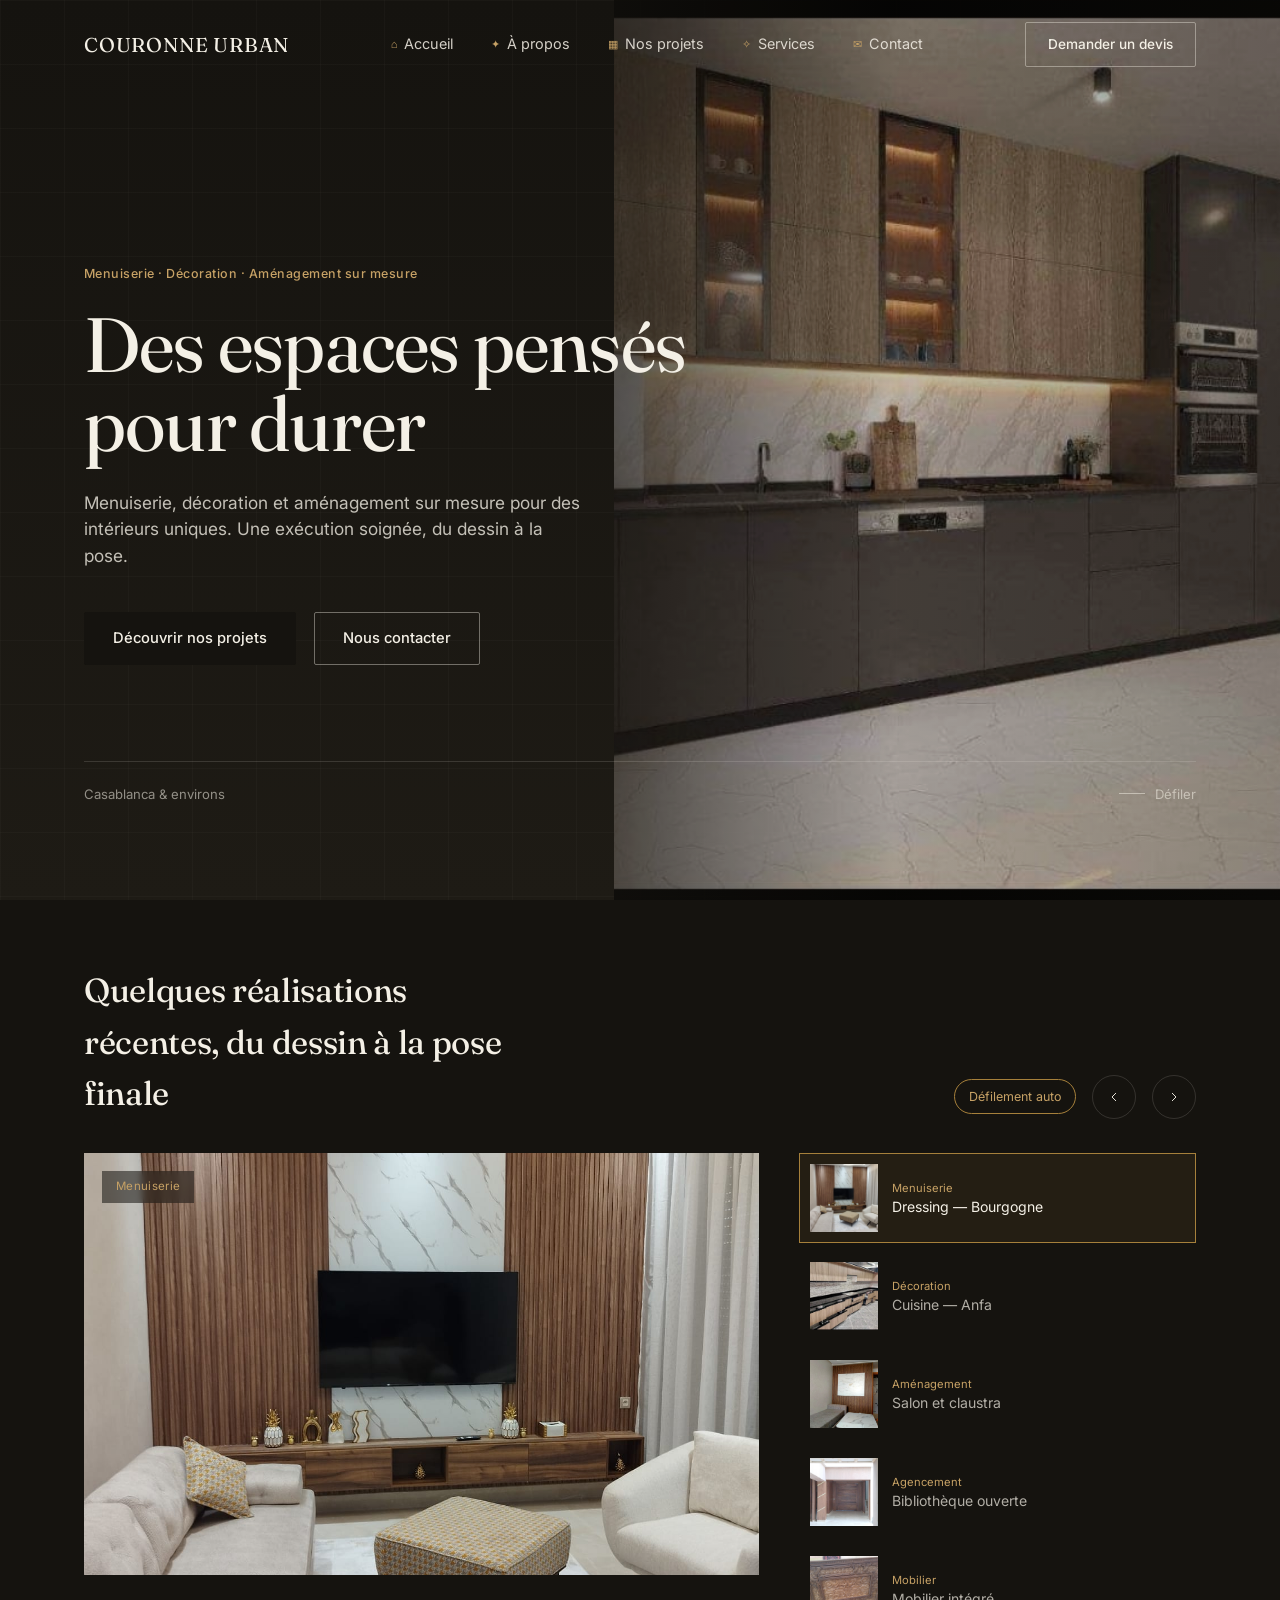
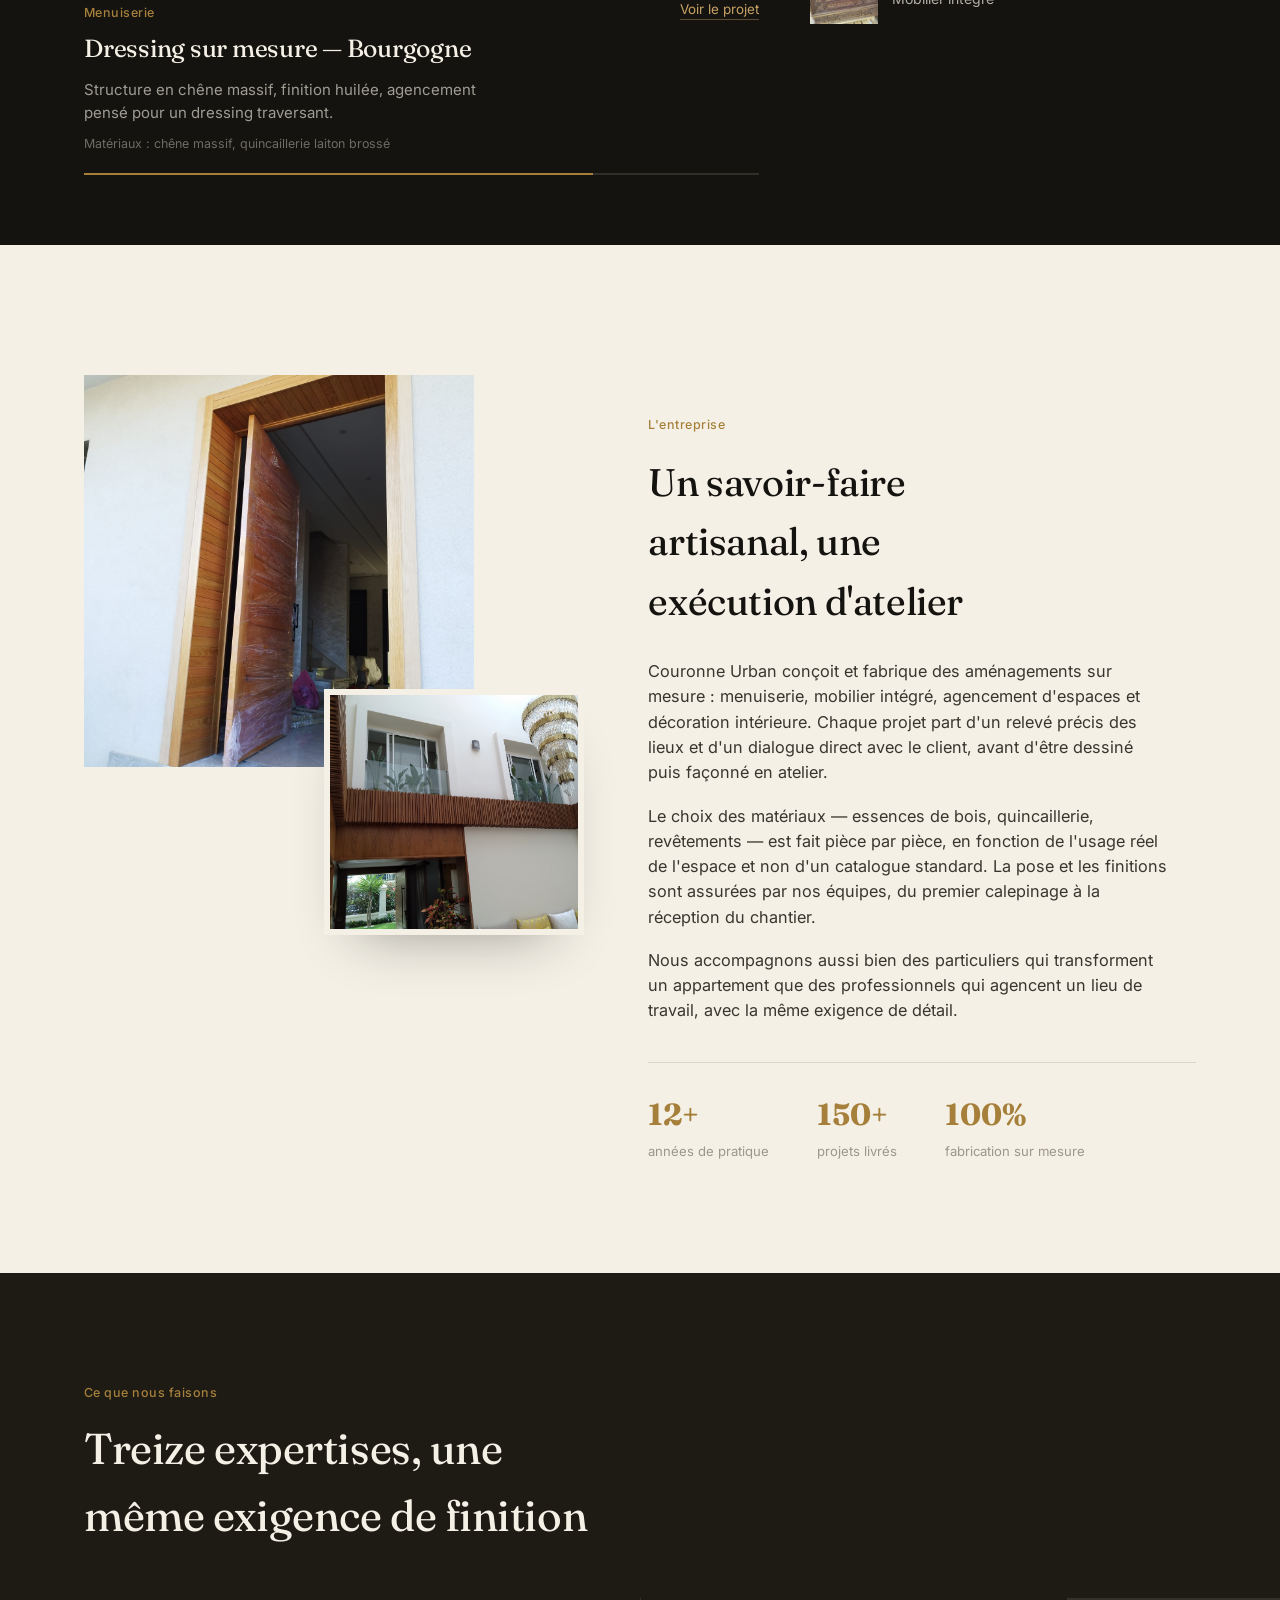
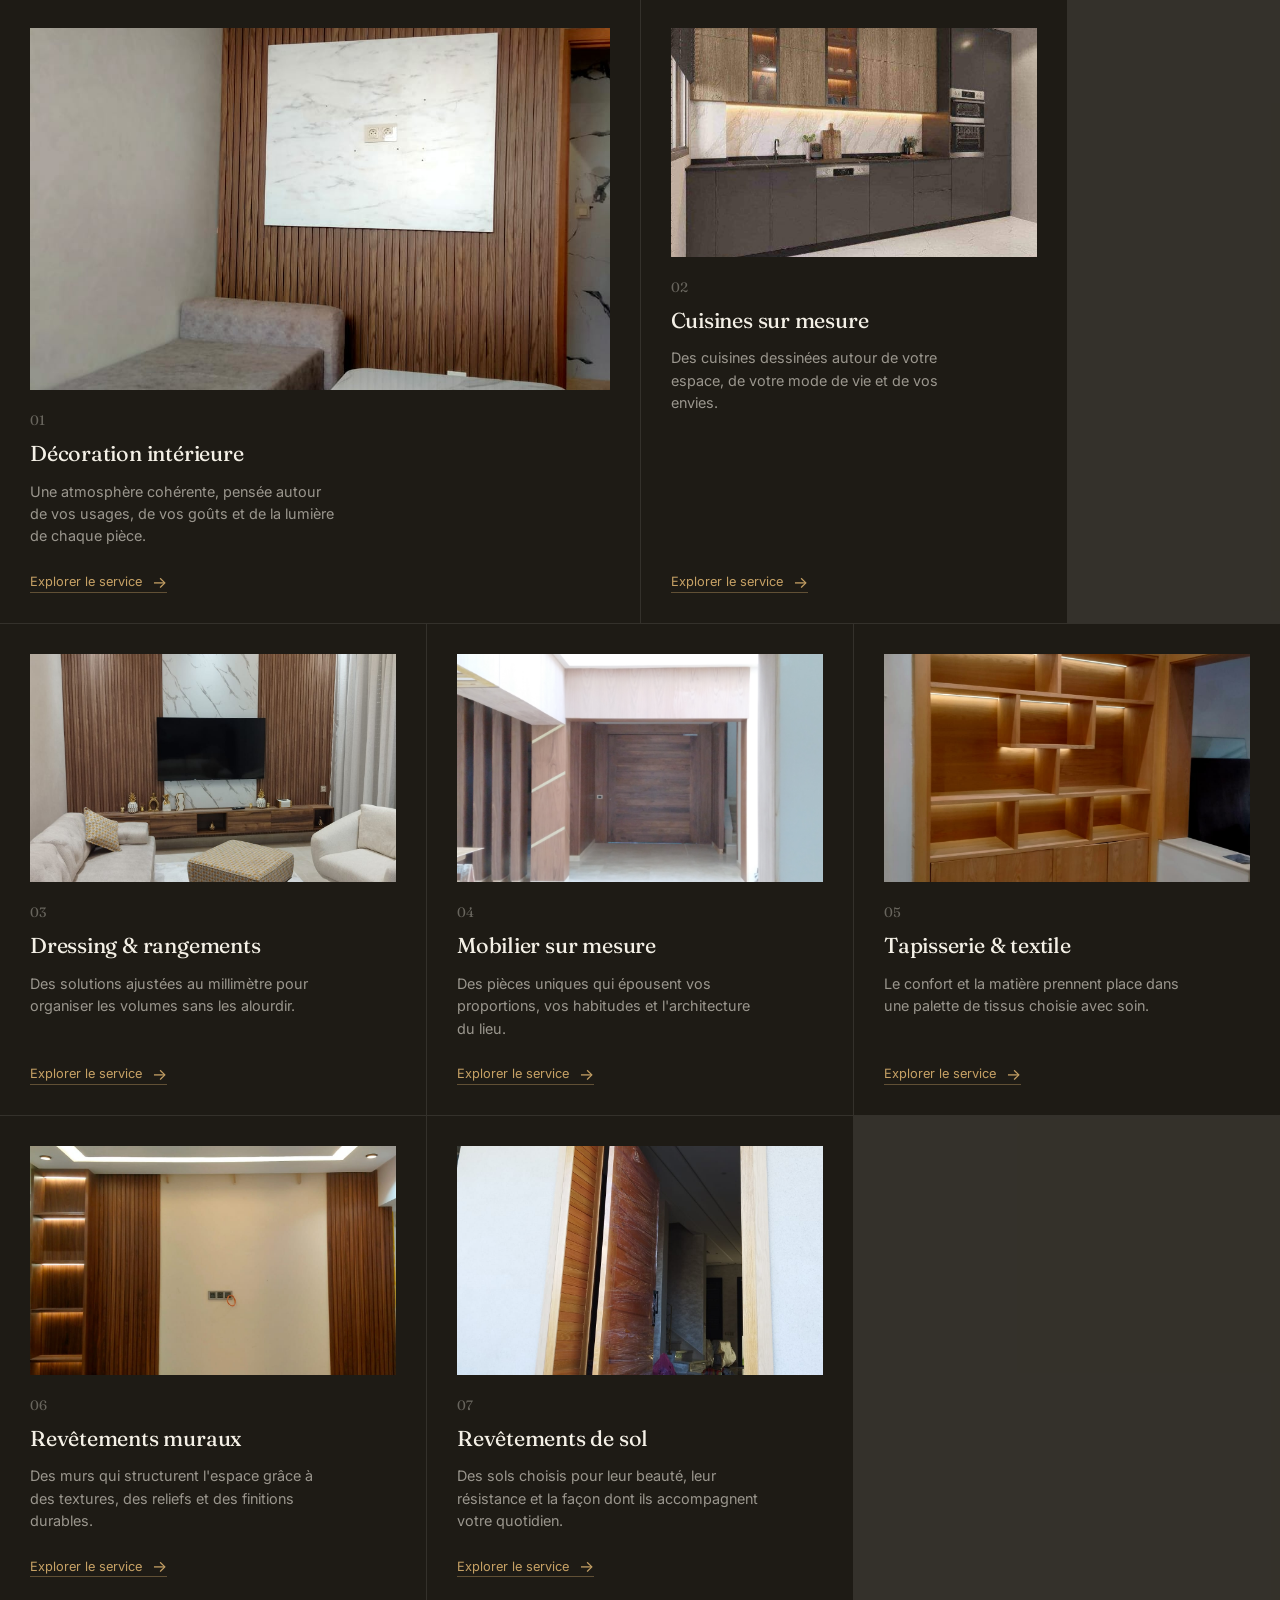
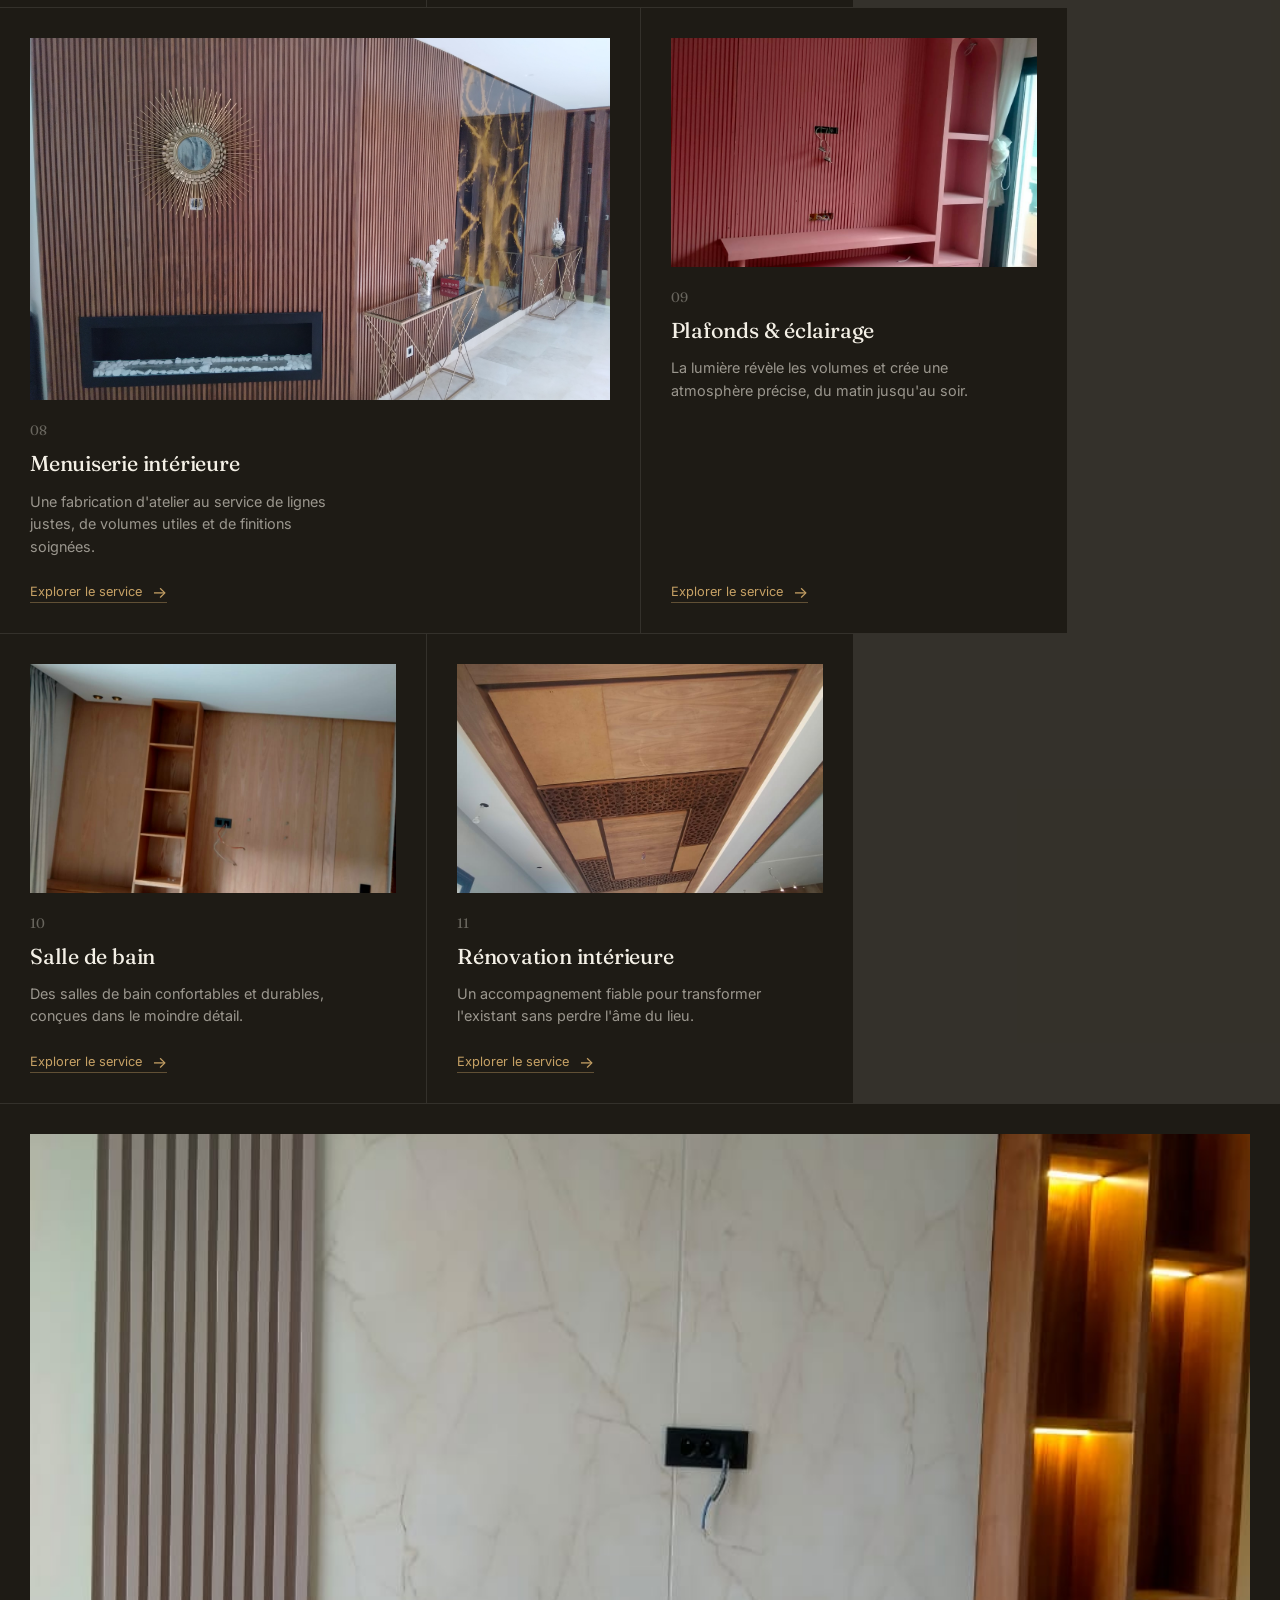
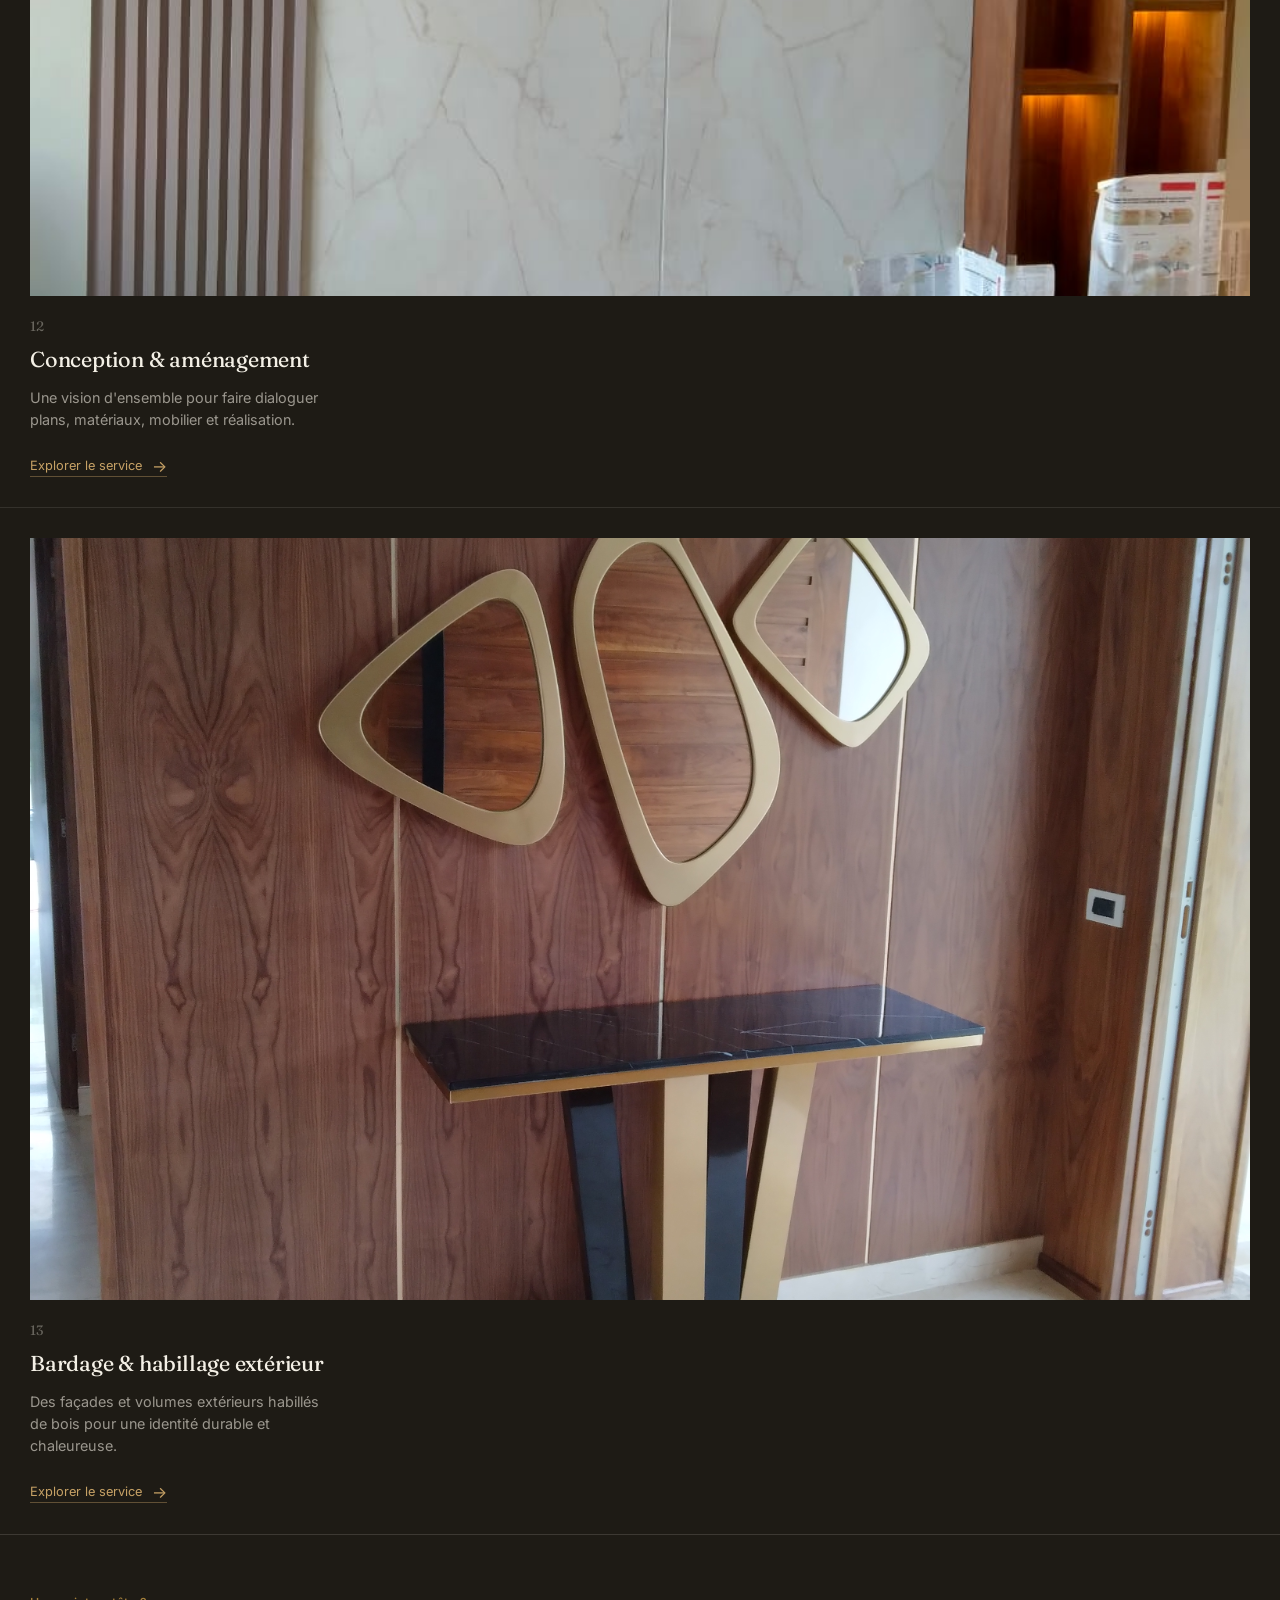
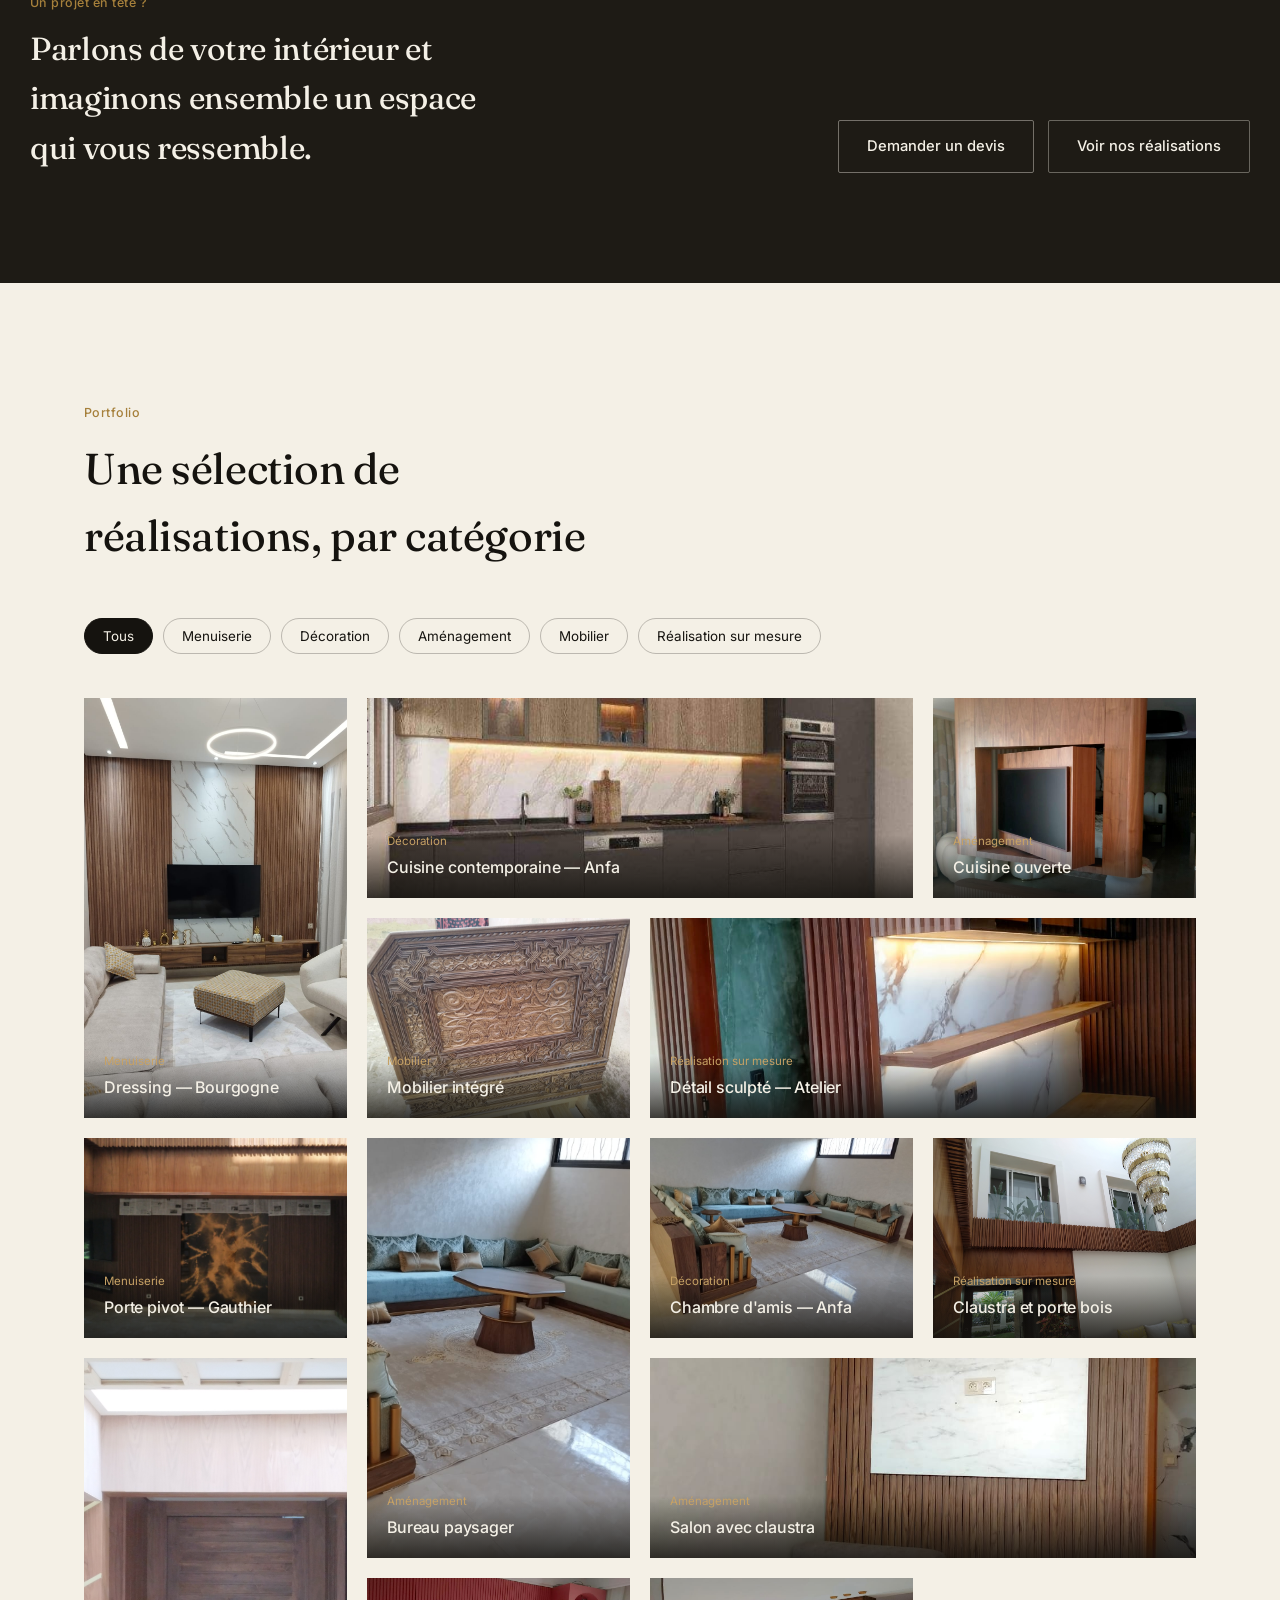
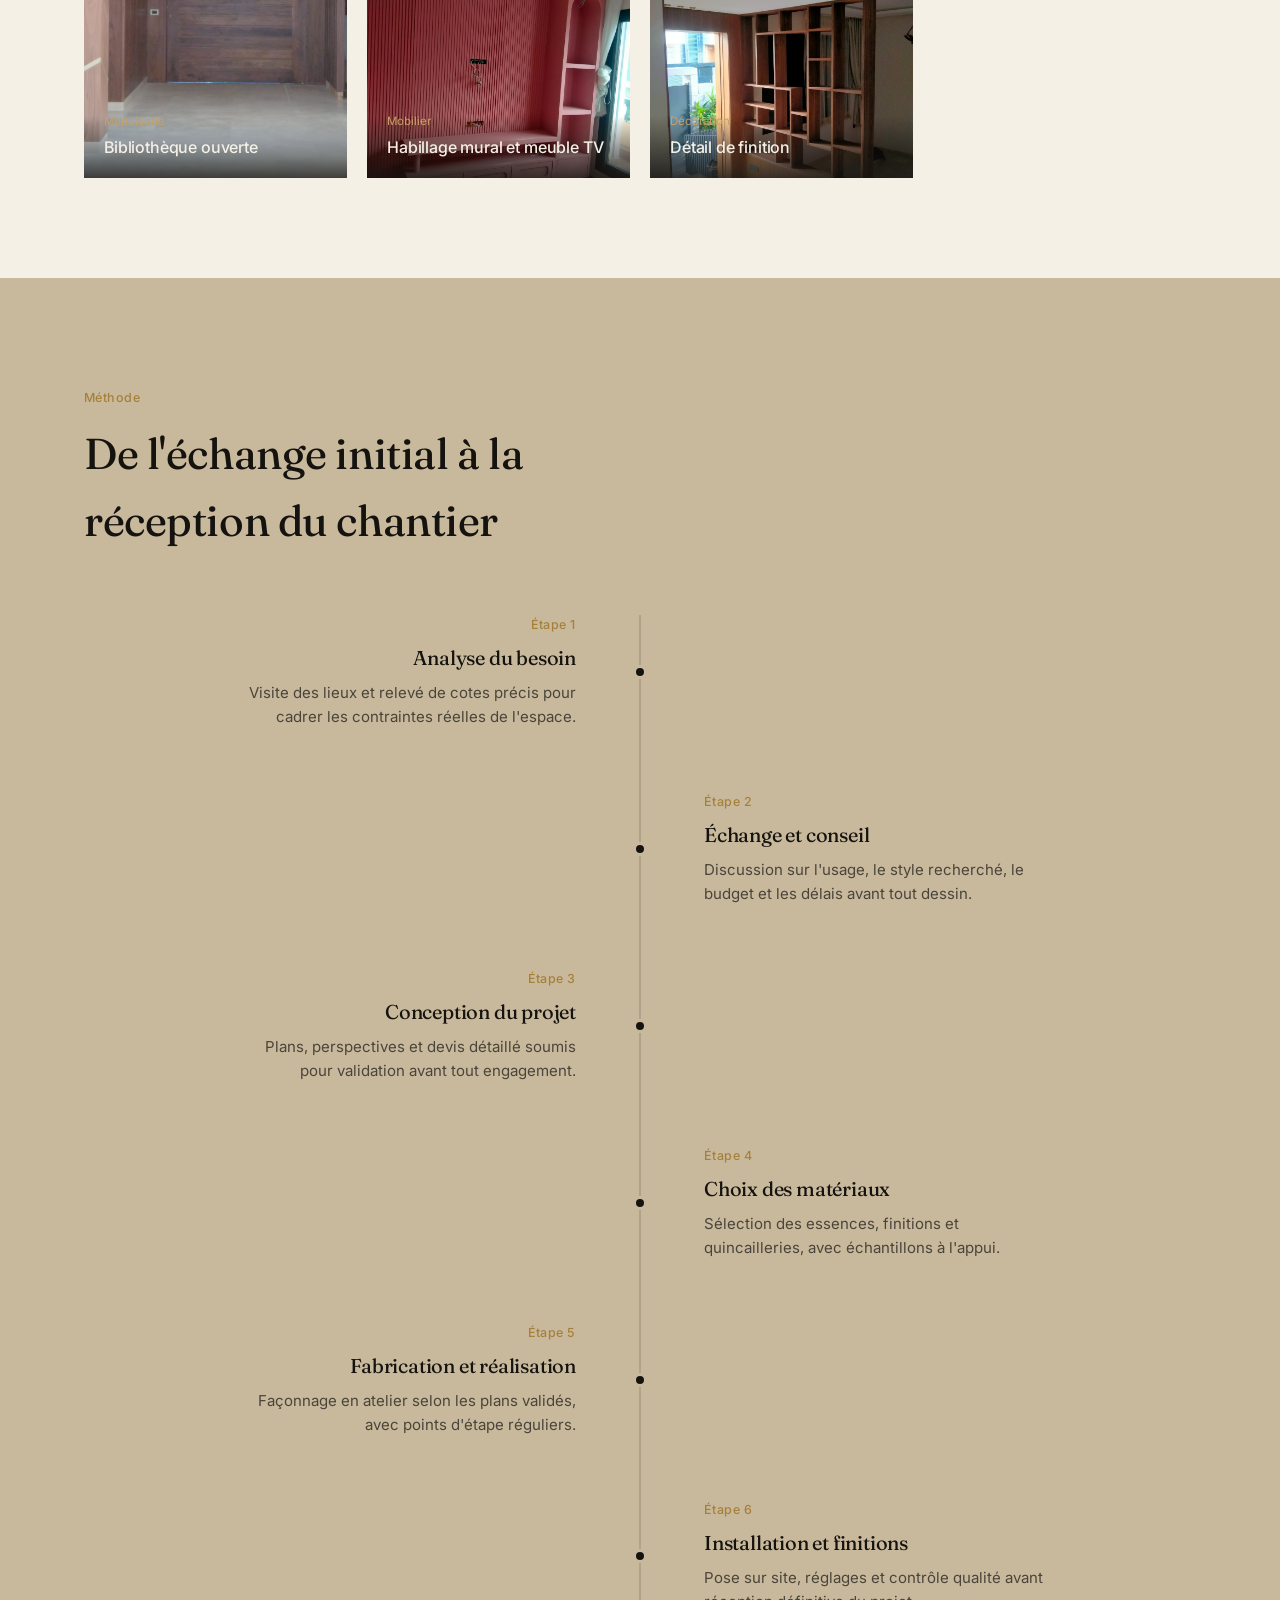
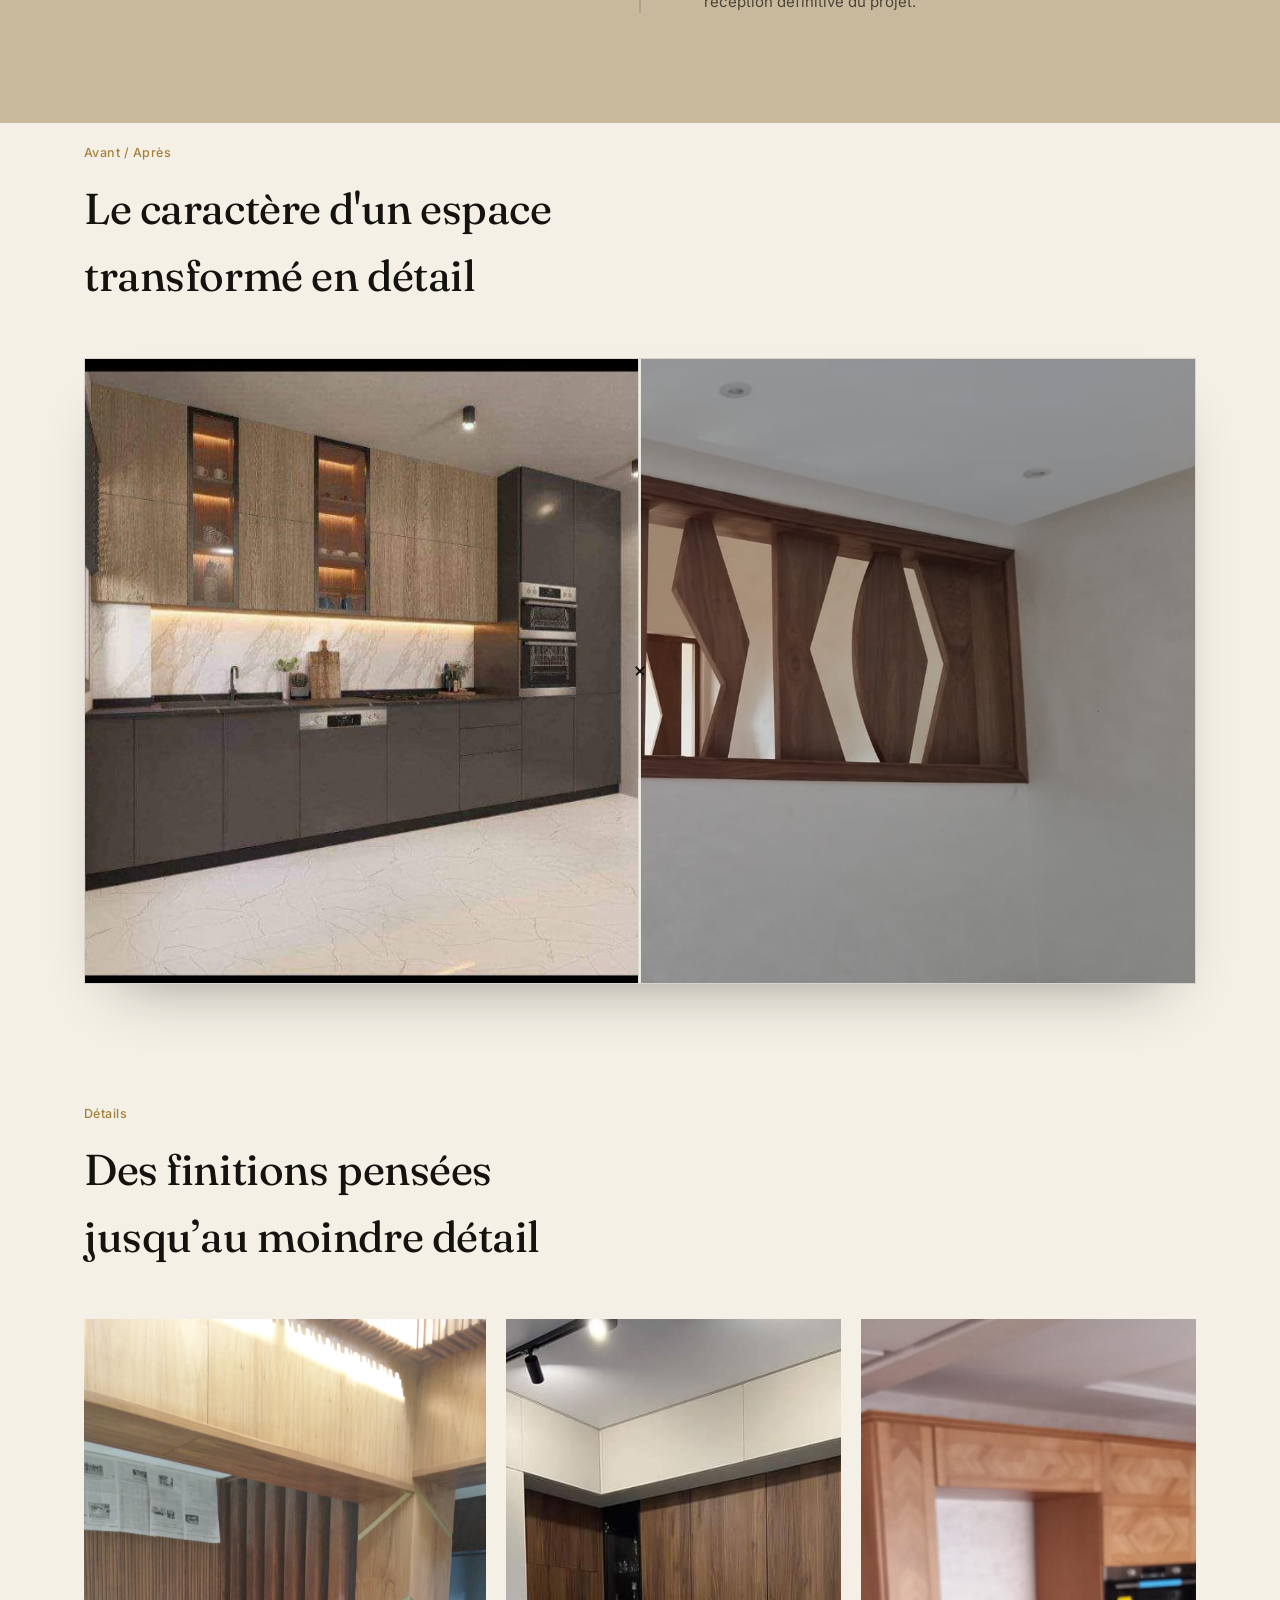
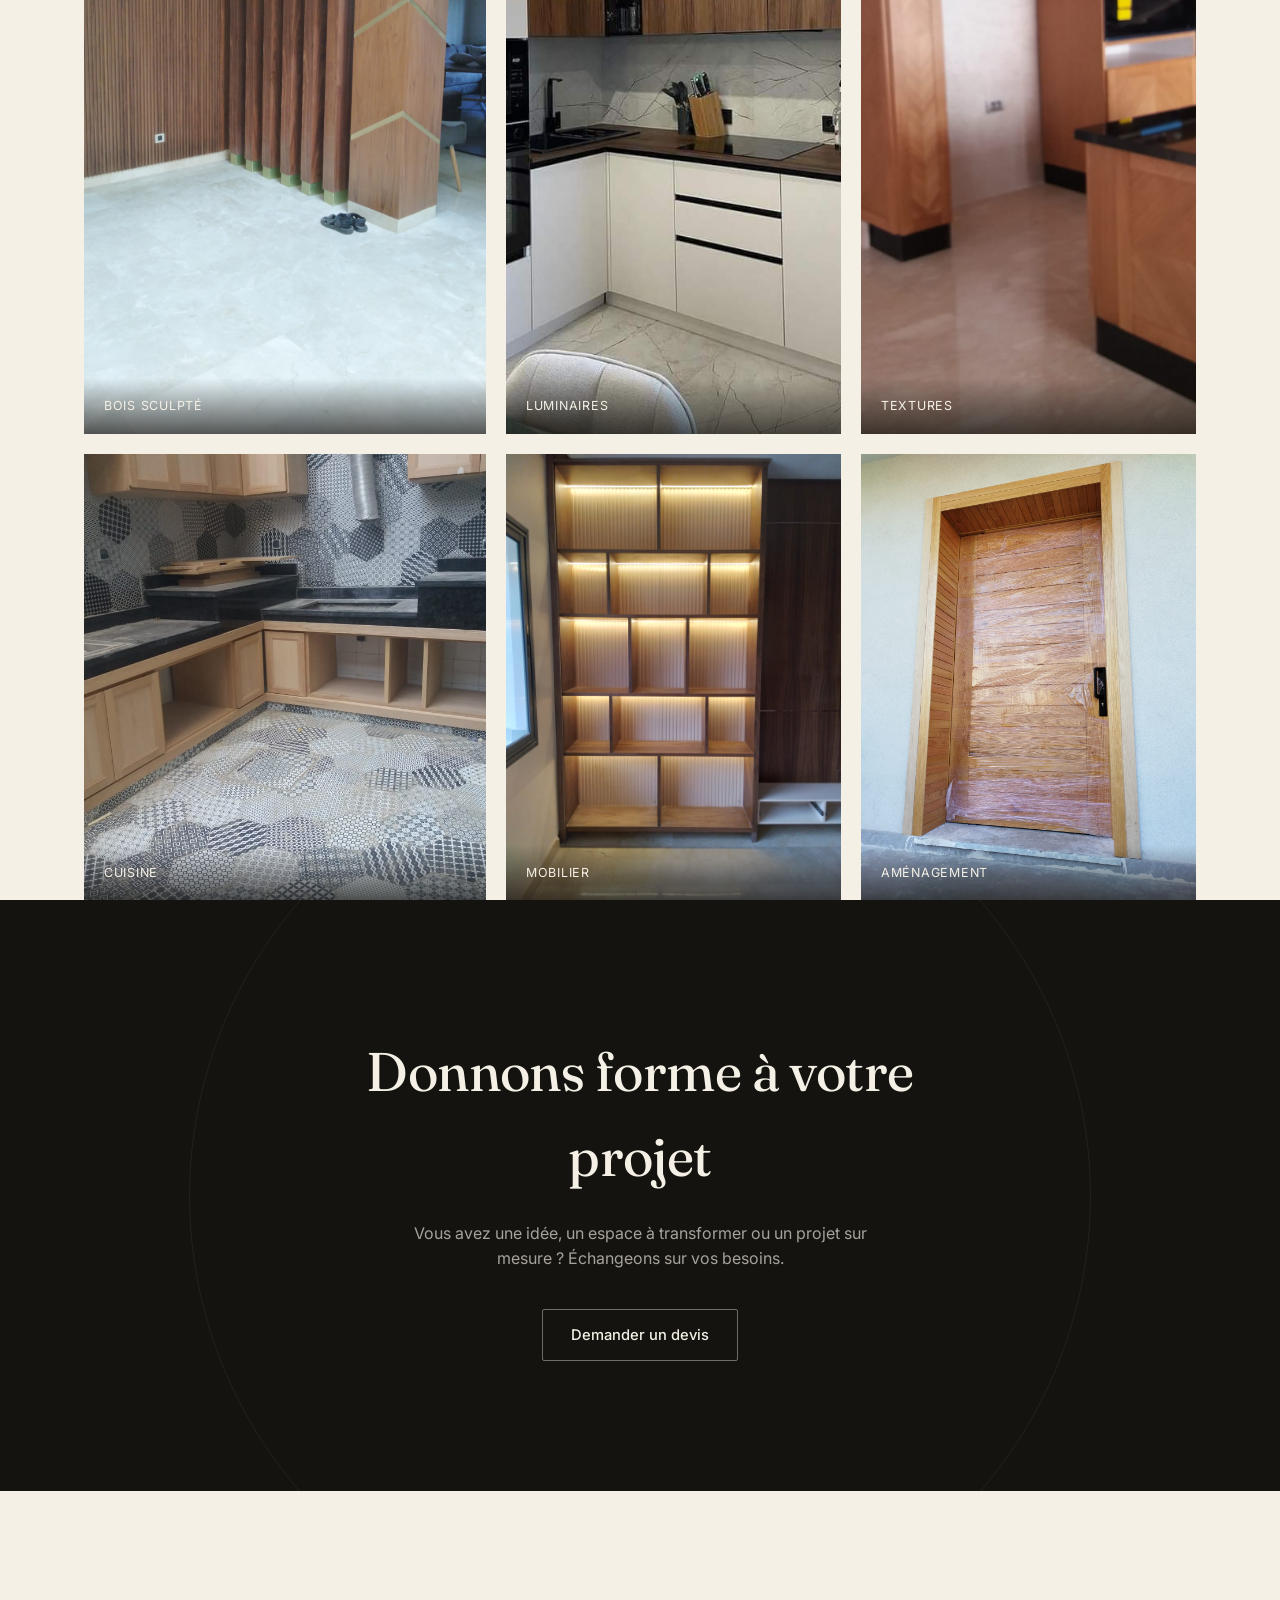
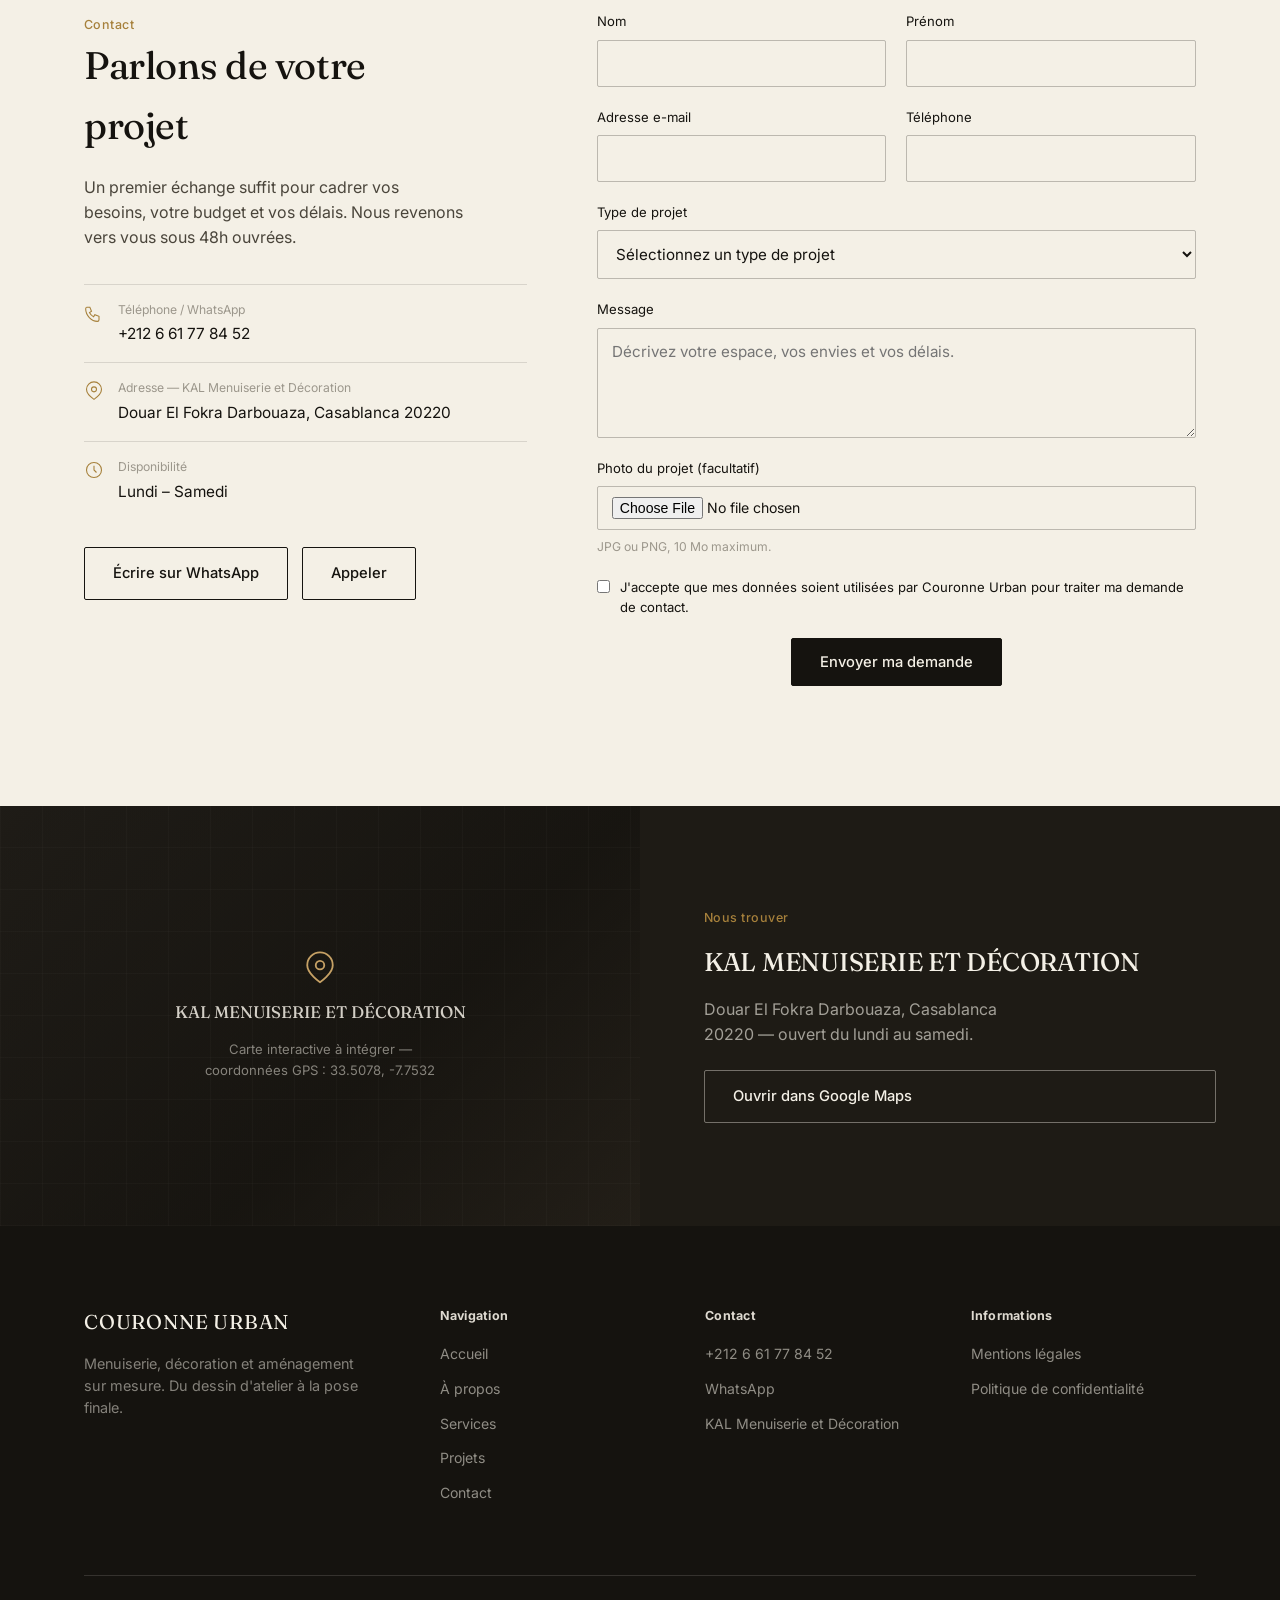
==== commit 0718ecf0: "Ajoute des marqueurs decoratifs a la navigation" ====
--- a/index.html
+++ b/index.html
@@ -51,11 +51,11 @@
   <div class="container">
     <a href="#hero" class="logo">COURONNE URBAN</a>
     <nav class="nav-links" aria-label="Navigation principale">
-      <a href="#hero">Accueil</a>
-      <a href="#a-propos">À propos</a>
-      <a href="#projets">Nos projets</a>
-      <a href="#services">Services</a>
-      <a href="#contact">Contact</a>
+      <a href="#hero"><span class="nav-emoji" aria-hidden="true">⌂</span>Accueil</a>
+      <a href="#a-propos"><span class="nav-emoji" aria-hidden="true">✦</span>À propos</a>
+      <a href="#projets"><span class="nav-emoji" aria-hidden="true">▦</span>Nos projets</a>
+      <a href="#services"><span class="nav-emoji" aria-hidden="true">✧</span>Services</a>
+      <a href="#contact"><span class="nav-emoji" aria-hidden="true">✉</span>Contact</a>
     </nav>
     <div class="nav-cta">
       <a href="#contact" class="btn btn-line btn-light">Demander un devis</a>
@@ -67,11 +67,11 @@
 </header>
 
 <div class="mobile-panel" id="mobilePanel">
-  <a href="#hero">Accueil</a>
-  <a href="#a-propos">À propos</a>
-  <a href="#projets">Nos projets</a>
-  <a href="#services">Services</a>
-  <a href="#contact">Contact</a>
+  <a href="#hero"><span class="nav-emoji" aria-hidden="true">⌂</span>Accueil</a>
+  <a href="#a-propos"><span class="nav-emoji" aria-hidden="true">✦</span>À propos</a>
+  <a href="#projets"><span class="nav-emoji" aria-hidden="true">▦</span>Nos projets</a>
+  <a href="#services"><span class="nav-emoji" aria-hidden="true">✧</span>Services</a>
+  <a href="#contact"><span class="nav-emoji" aria-hidden="true">✉</span>Contact</a>
   <a href="#contact" class="btn btn-fill">Demander un devis</a>
 </div>
 
--- a/style.css
+++ b/style.css
@@ -70,6 +70,8 @@
     font-size:0.9rem; color: rgba(244,240,230,0.85); position:relative; padding:4px 0;
     transition:color var(--dur) var(--ease);
   }
+  .nav-emoji{ display:inline-block; margin-right:7px; color:var(--or-clair); font-size:0.78em; transform:translateY(-1px); transition:transform var(--dur) var(--ease), color var(--dur) var(--ease); }
+  .nav-links a:hover .nav-emoji{ transform:translateY(-1px) rotate(12deg) scale(1.15); color:var(--or); }
   header.nav.scrolled .nav-links a{ color: rgba(21,19,15,0.75); }
   .nav-links a::after{
     content:""; position:absolute; left:0; right:100%; bottom:0; height:1px; background:var(--or);
@@ -103,6 +105,7 @@
   }
   .menu-open .mobile-panel{ transform: translateY(0); }
   .mobile-panel a{ font-family:var(--serif); font-size:2.1rem; padding:14px 0; border-bottom:1px solid var(--ligne); }
+  .mobile-panel .nav-emoji{ font-size:0.62em; margin-right:12px; }
   .mobile-panel .btn{ margin-top:28px; width:fit-content; }
 
   /* ---------- HERO ---------- */
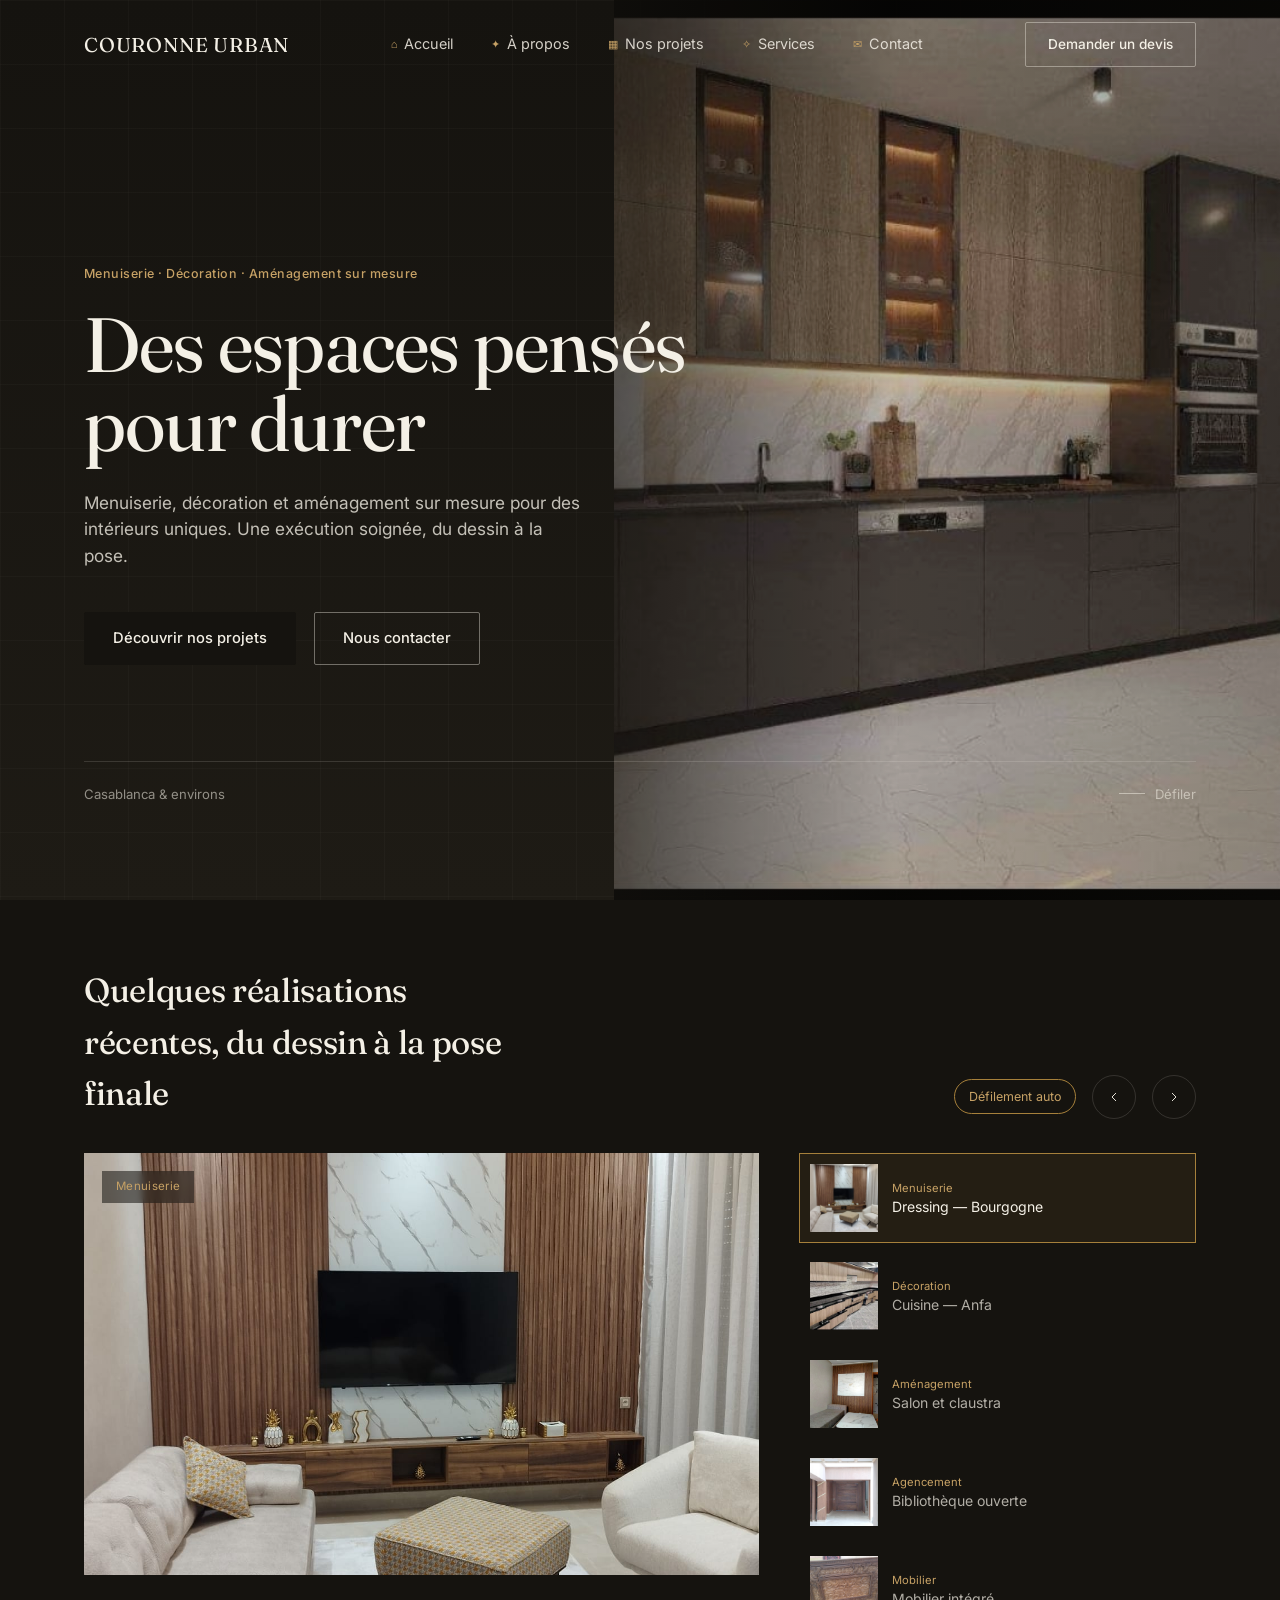
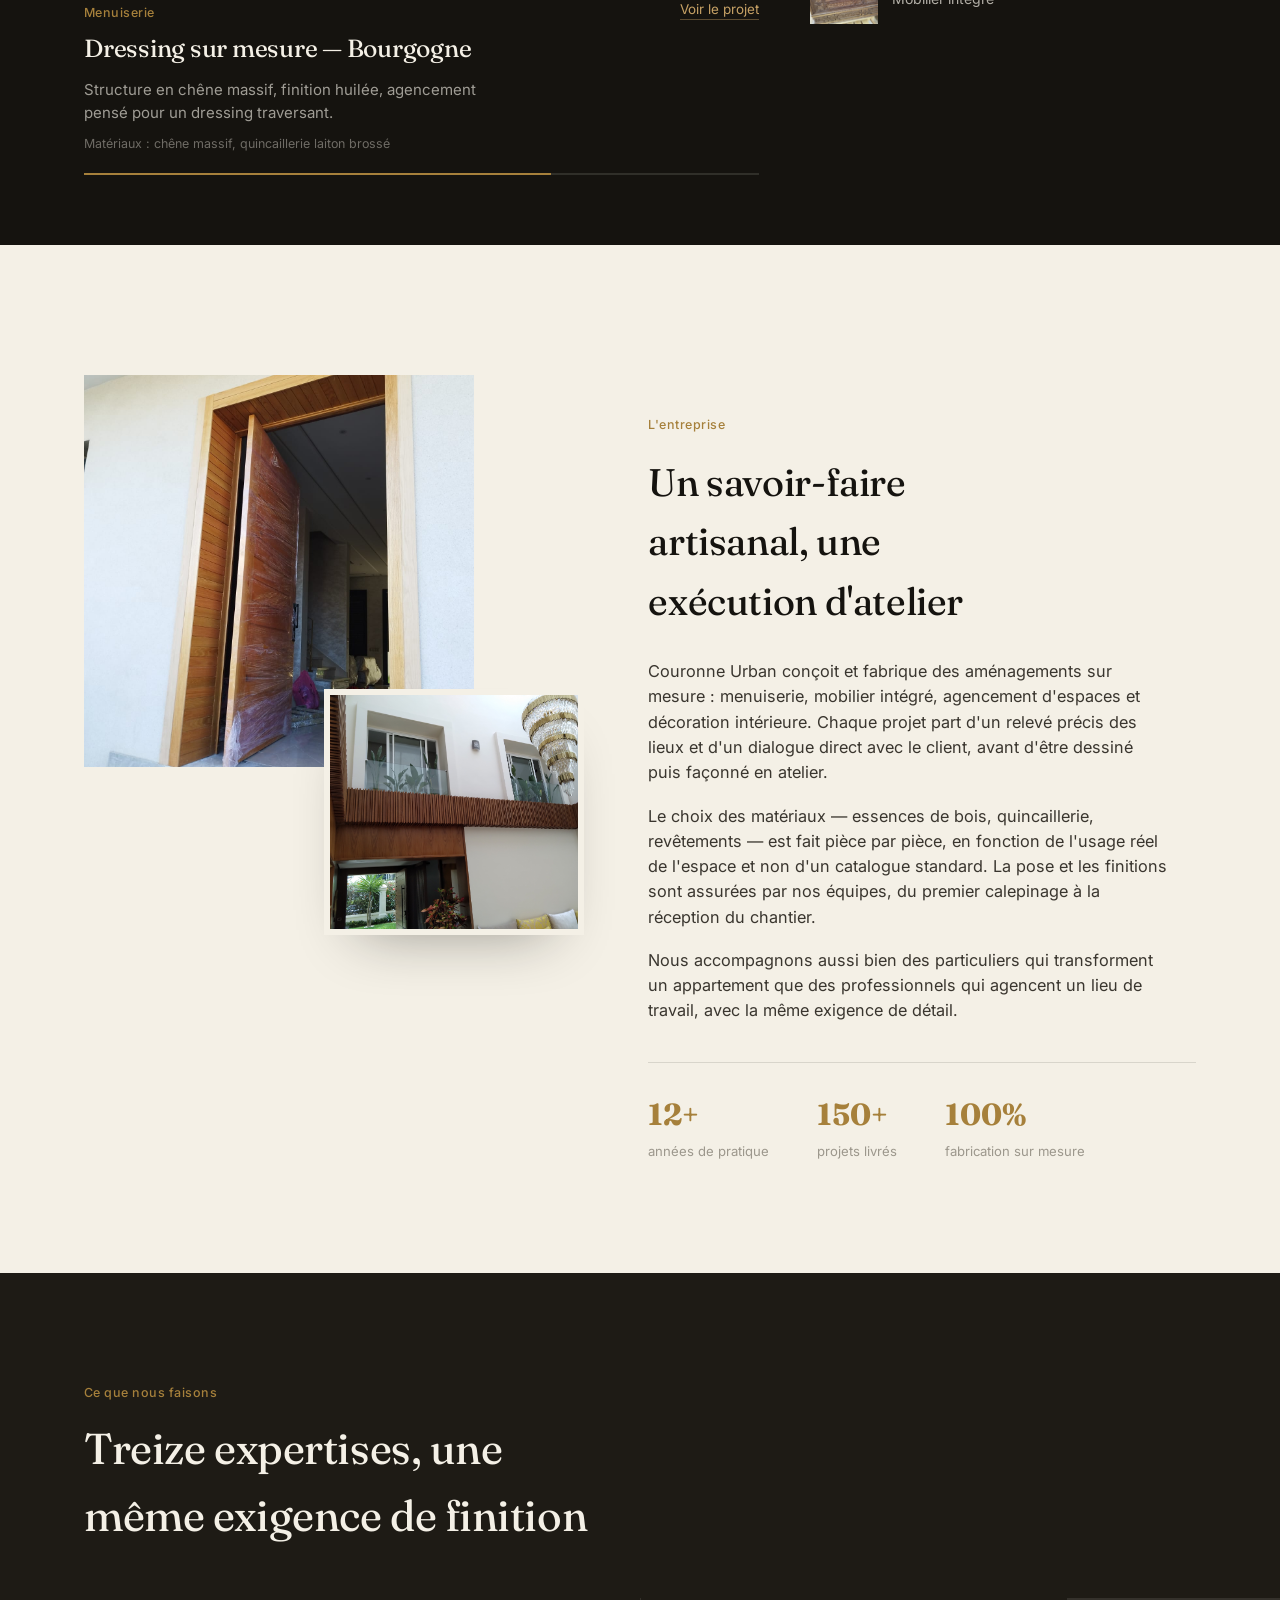
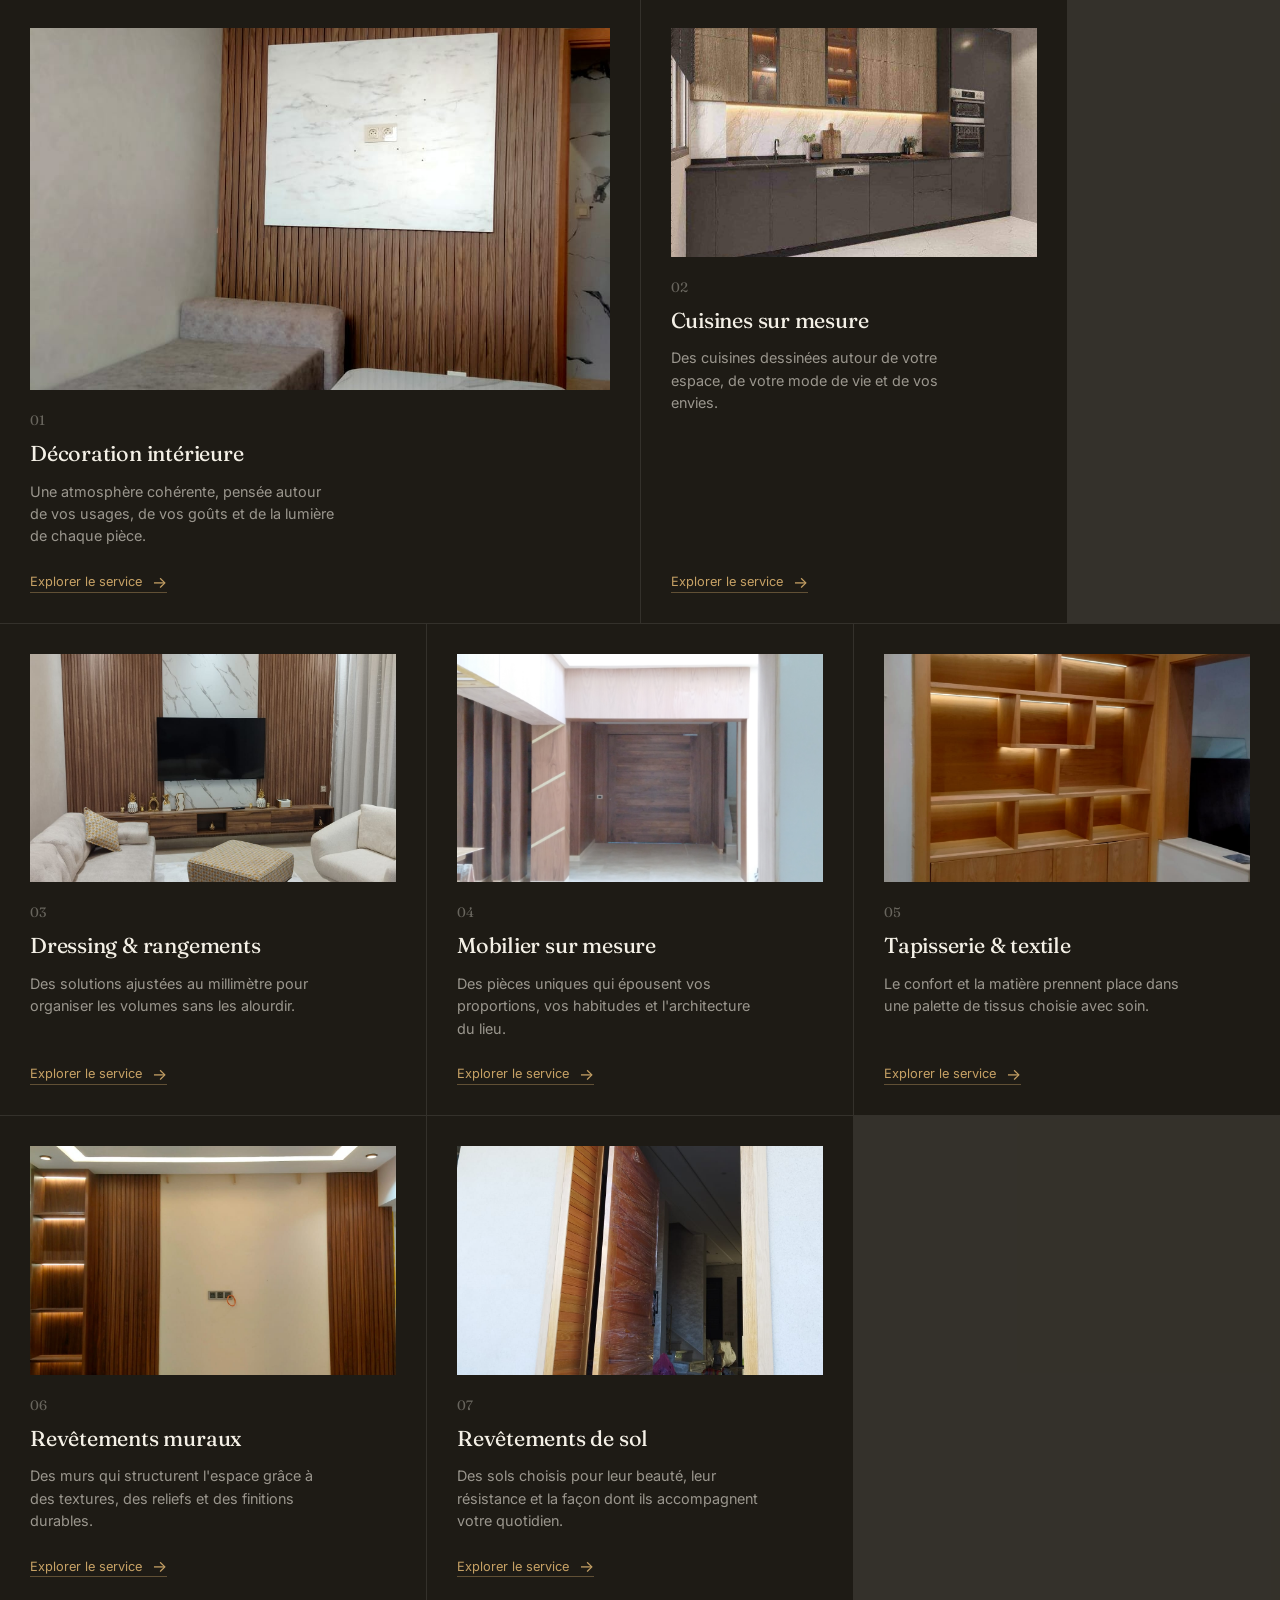
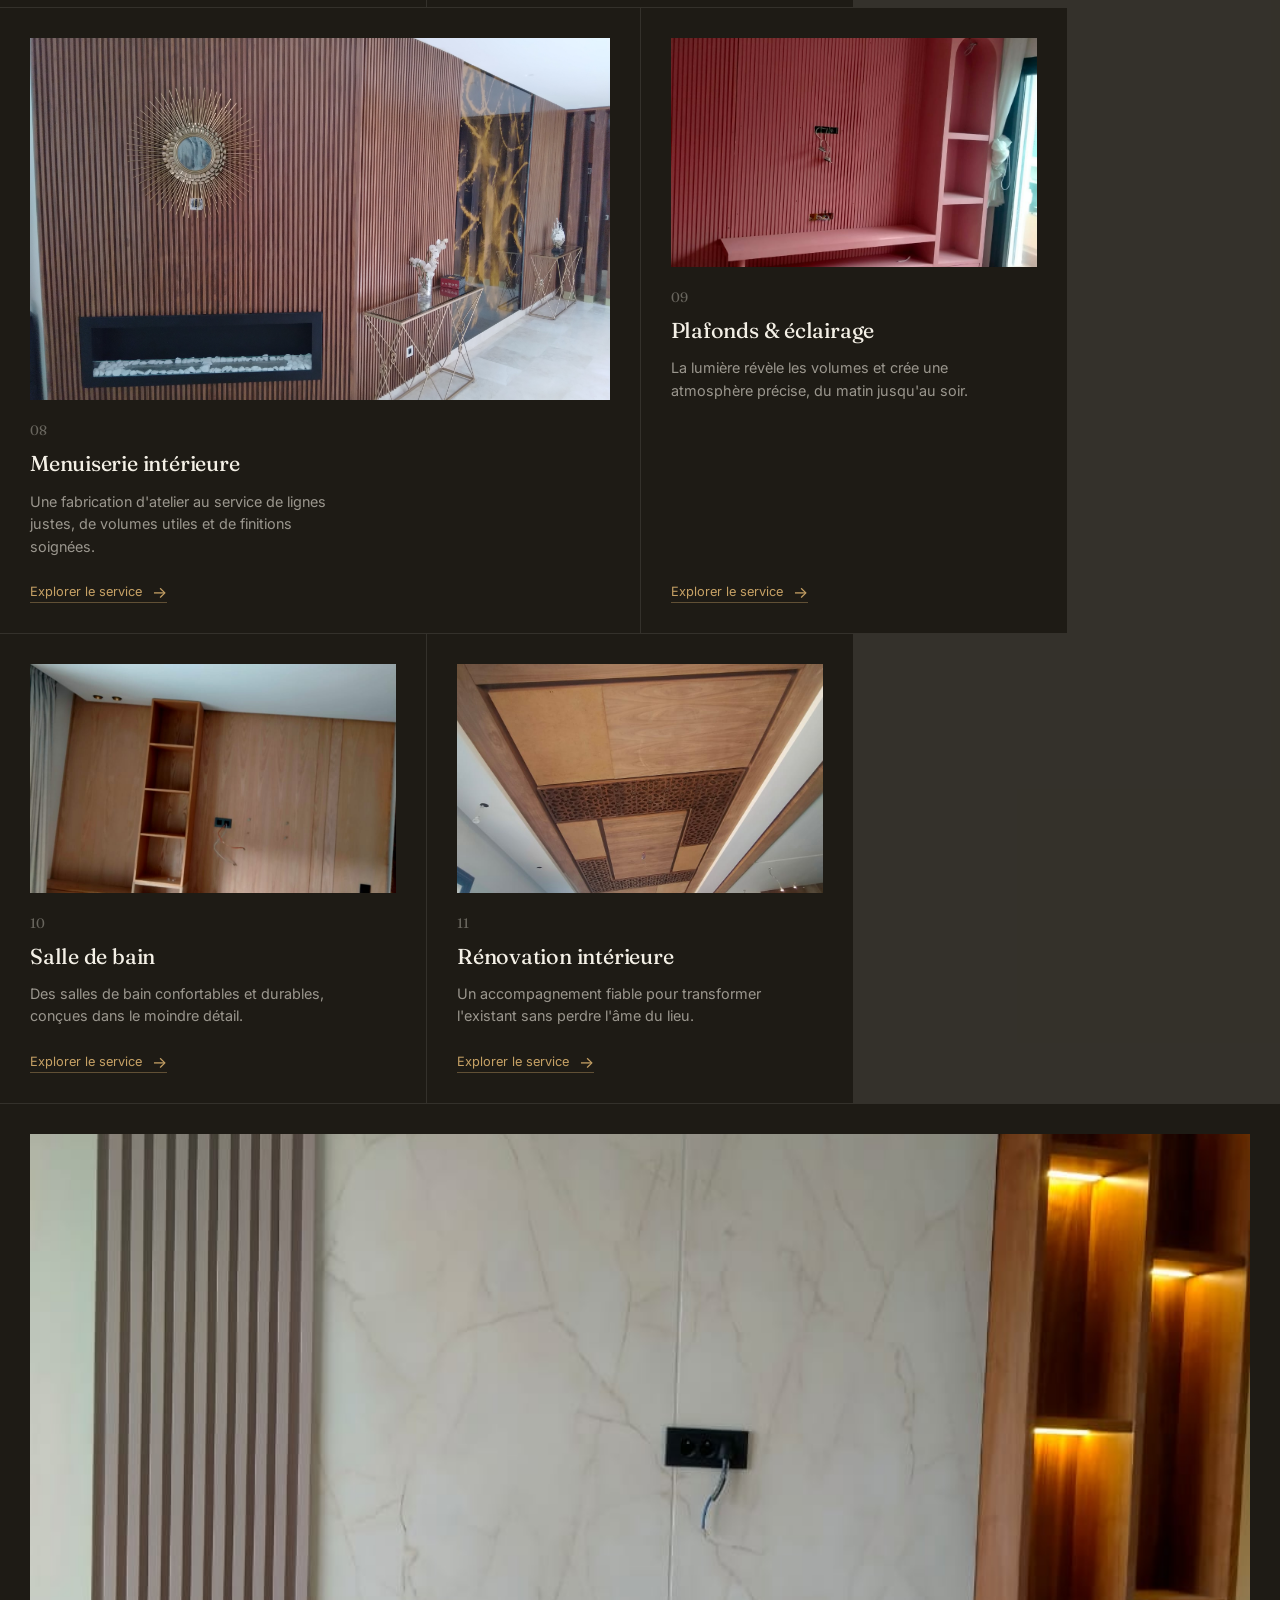
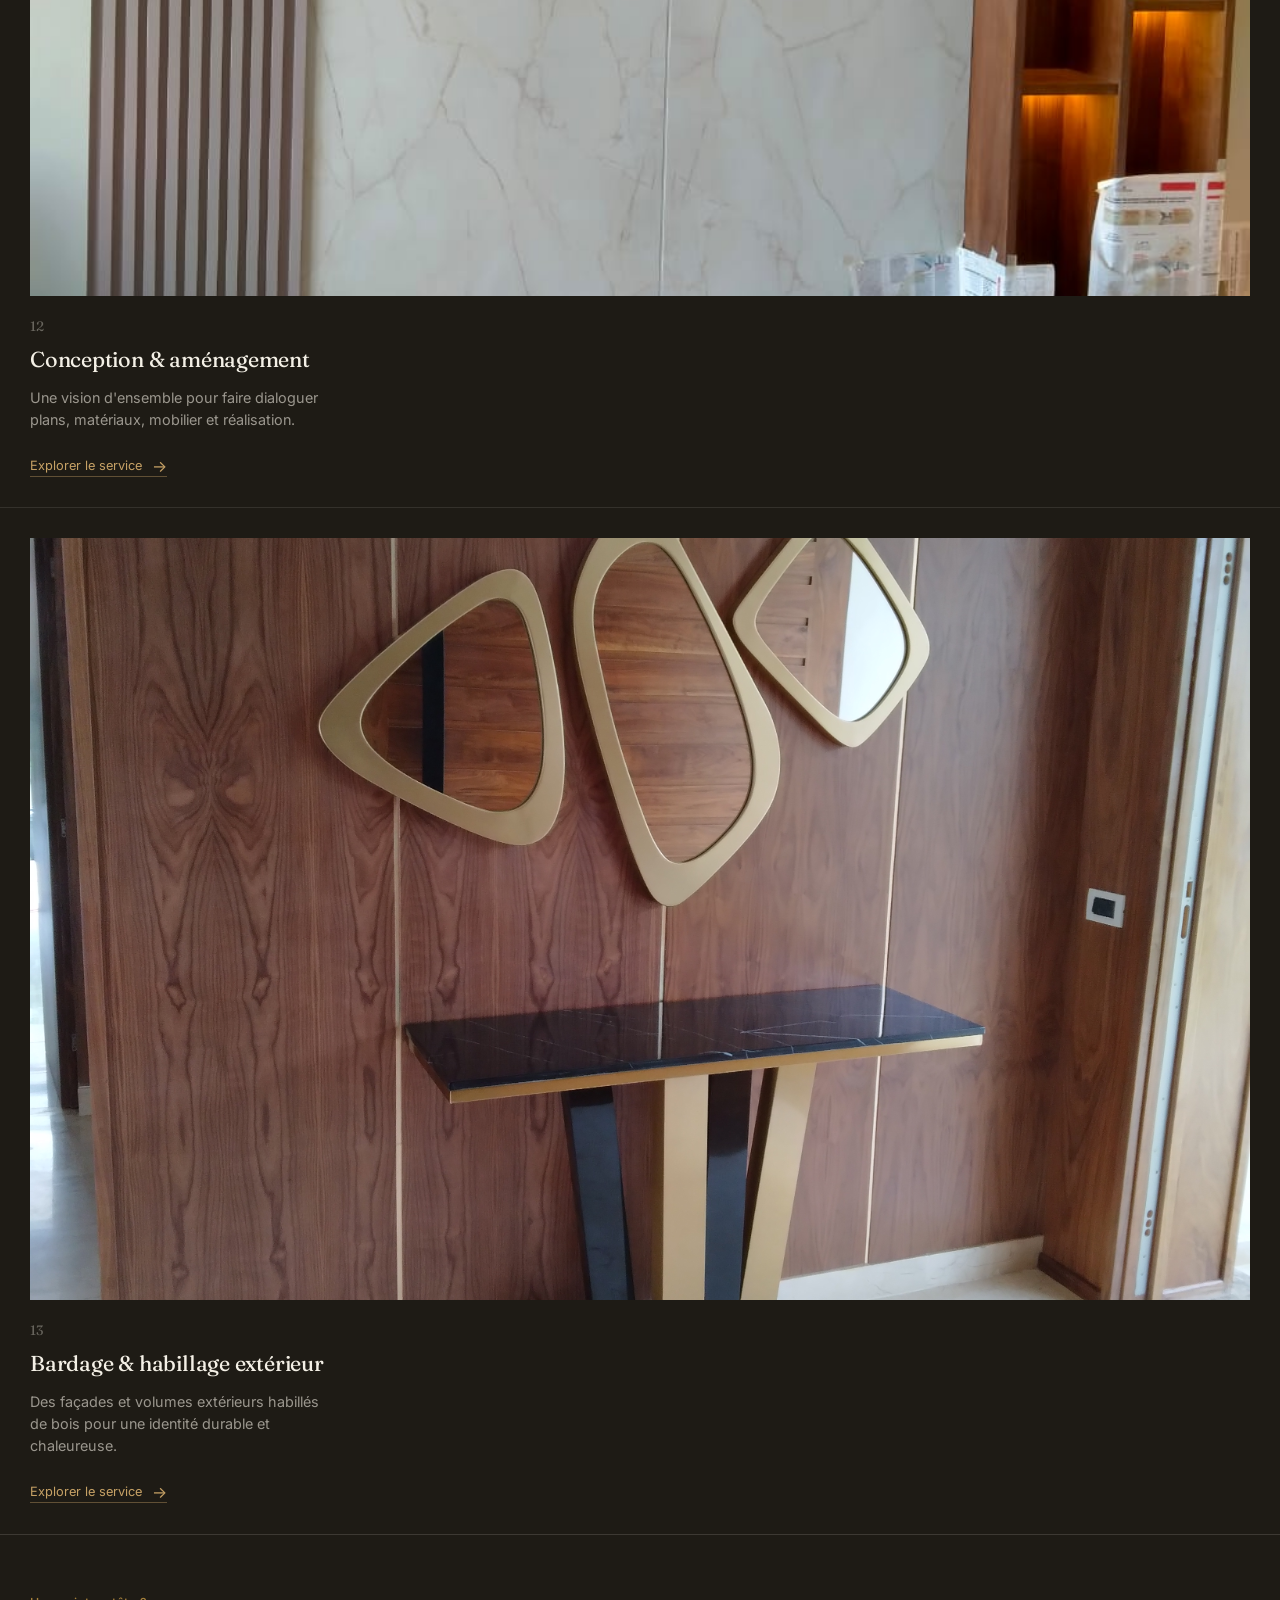
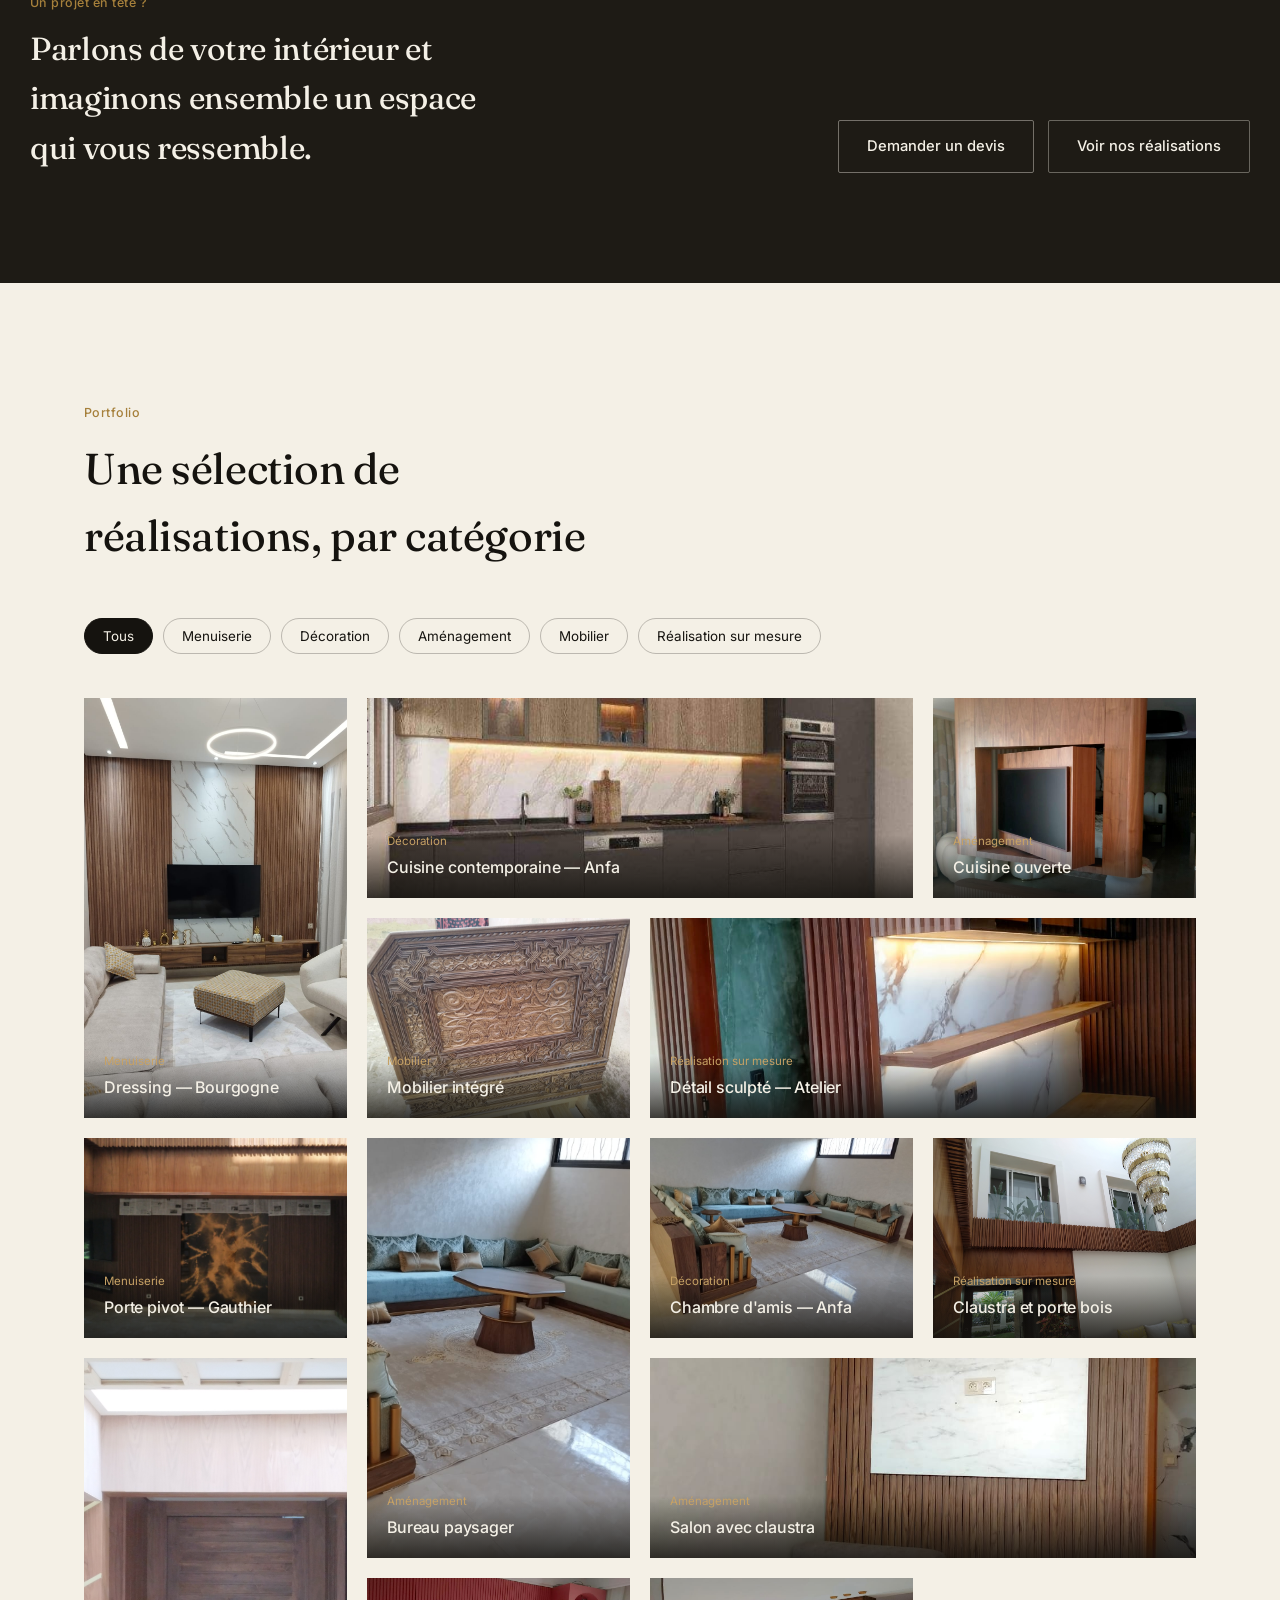
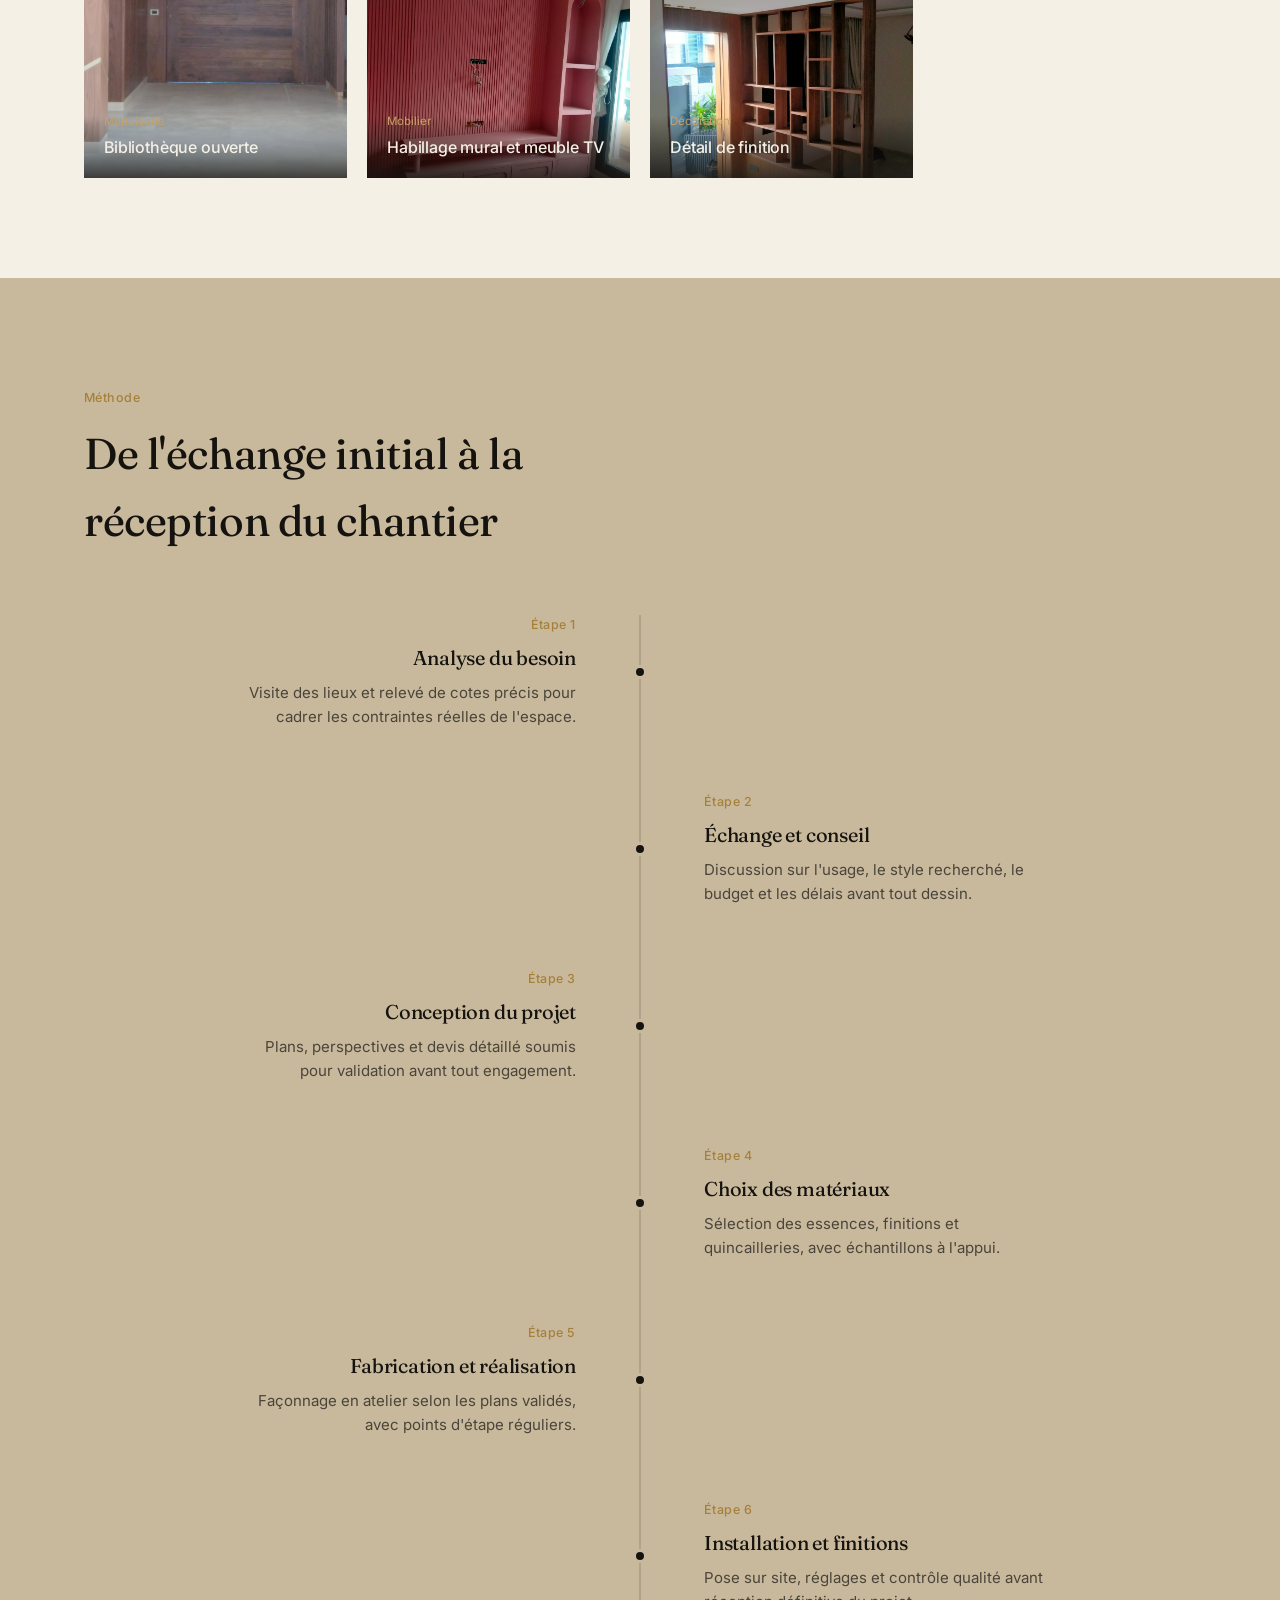
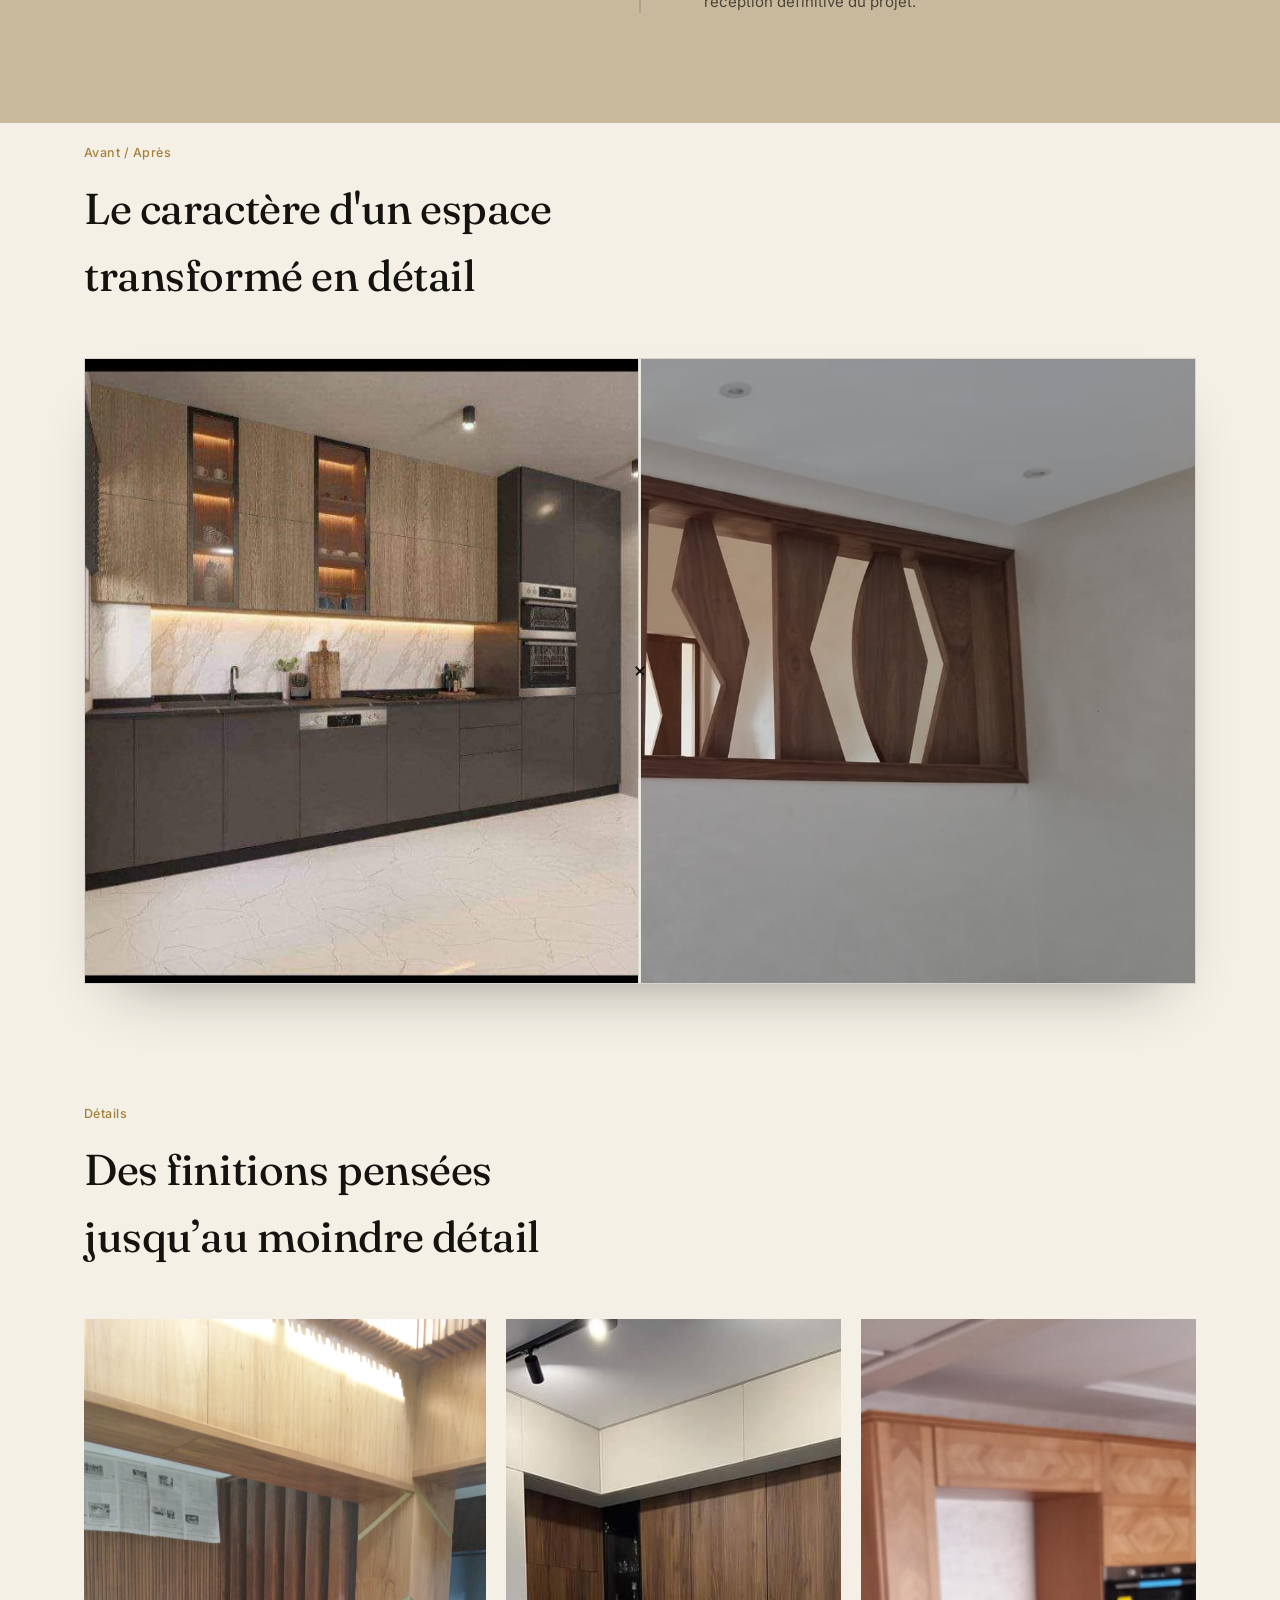
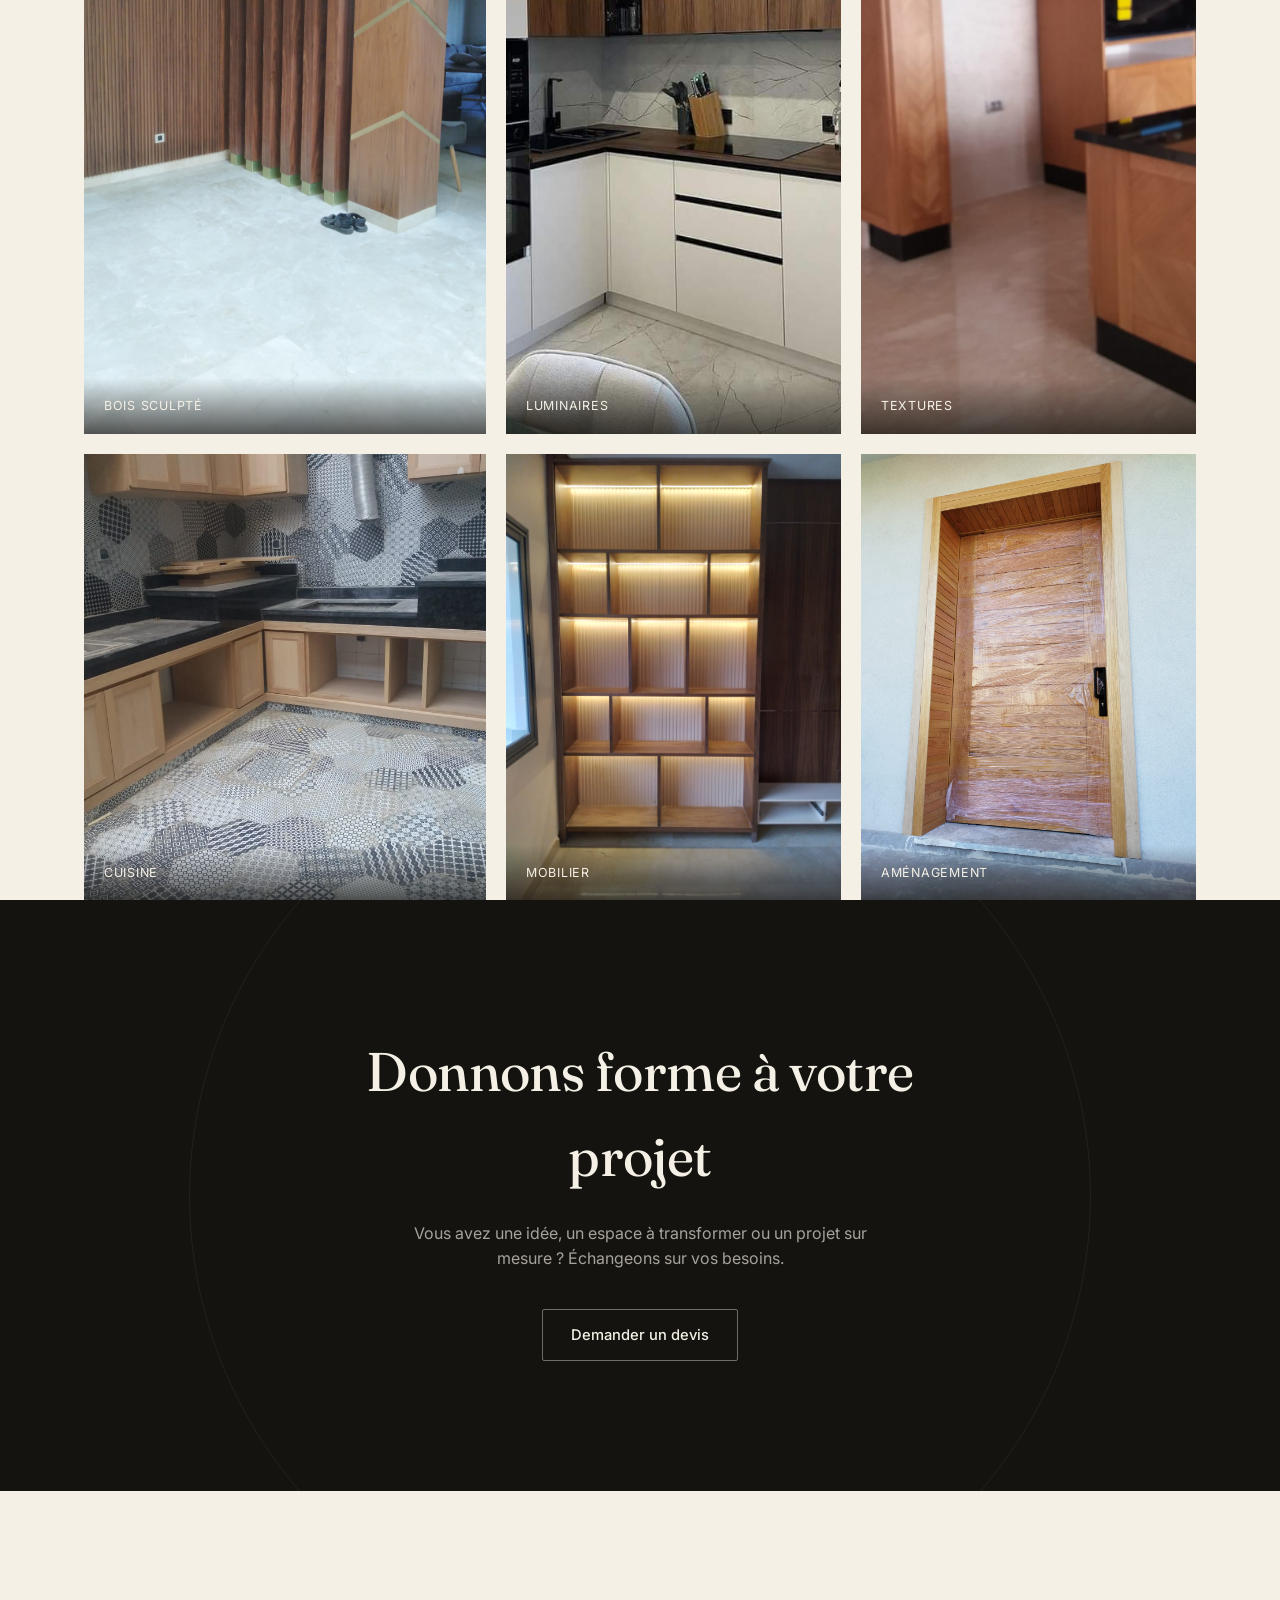
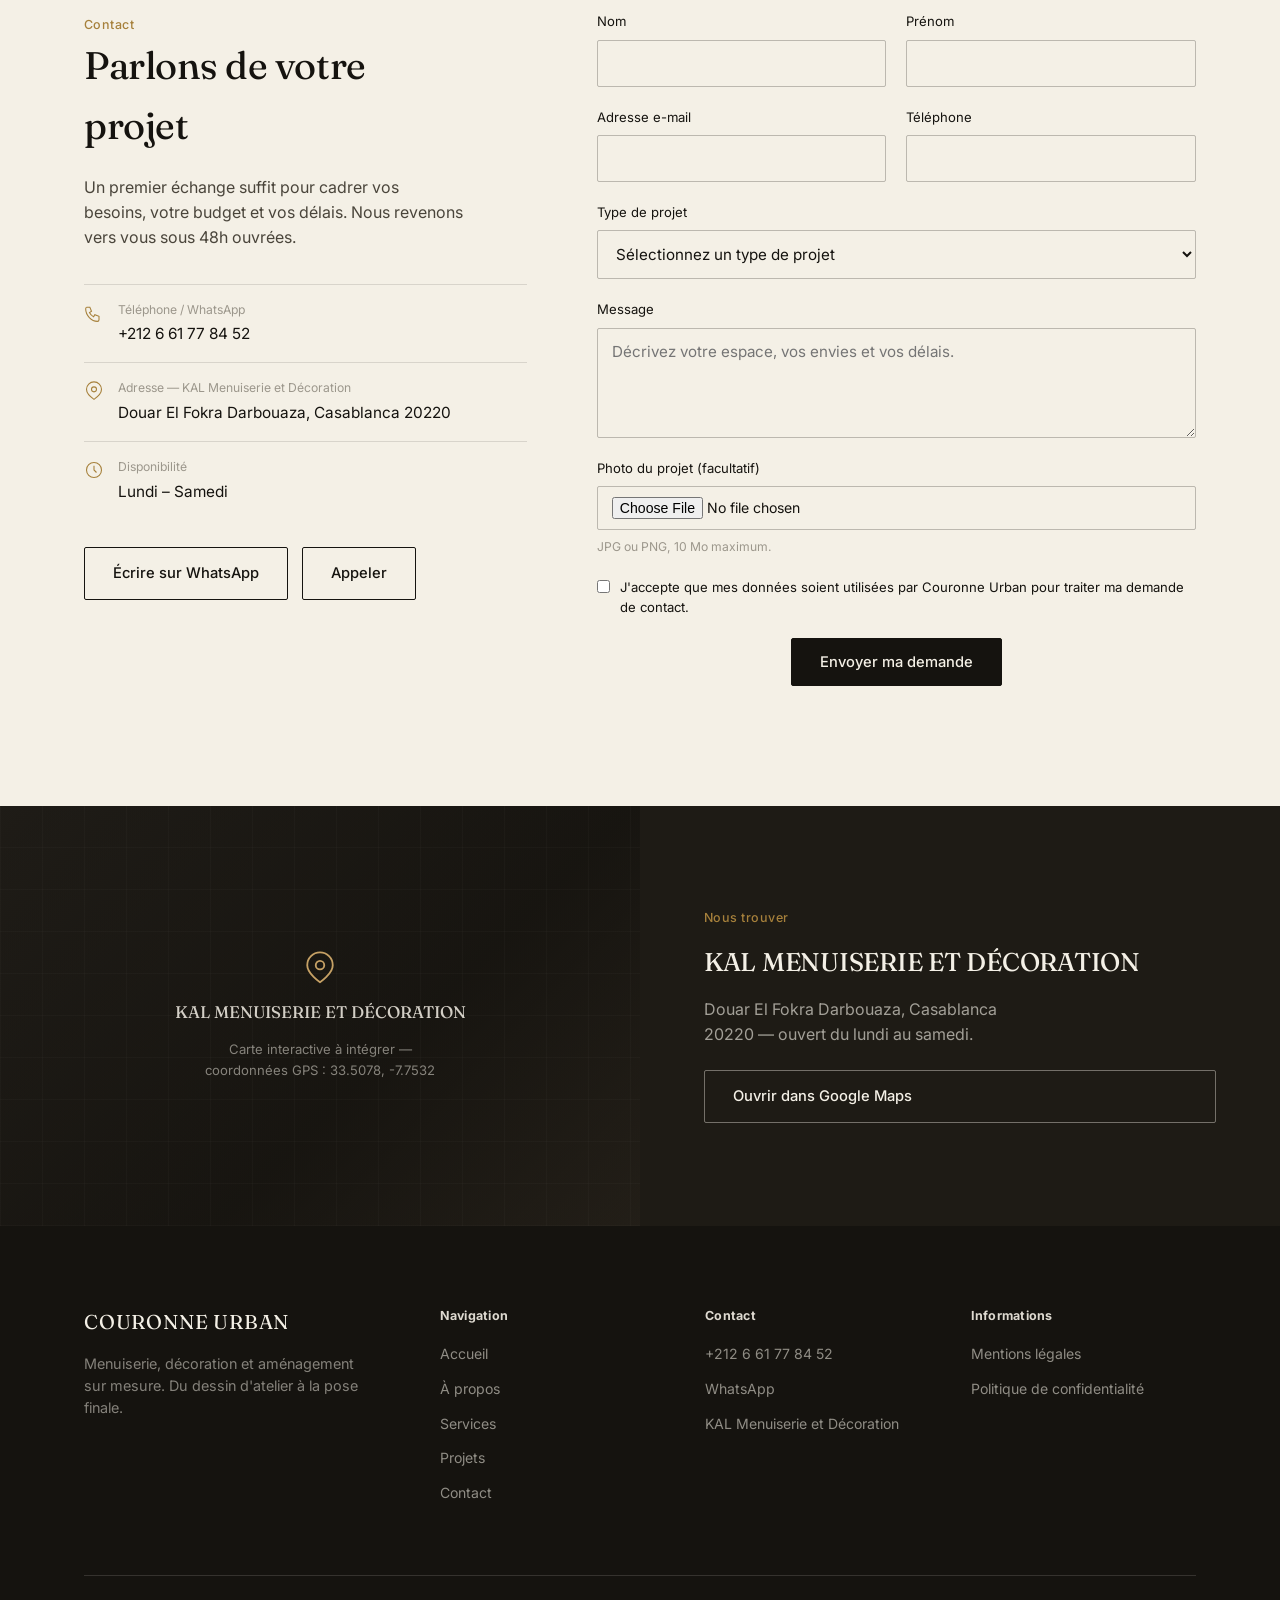
==== commit dc348204: "Ajoute le favicon Couronne Urban" ====
--- a/index.html
+++ b/index.html
@@ -8,6 +8,8 @@
 <meta property="og:title" content="Couronne Urban — Menuiserie, décoration & aménagement sur mesure">
 <meta property="og:description" content="Des espaces pensés pour durer. Découvrez le savoir-faire de Couronne Urban en menuiserie, décoration intérieure et aménagement sur mesure.">
 <meta property="og:type" content="website">
+<link rel="icon" href="favicon.svg" type="image/svg+xml">
+<link rel="apple-touch-icon" href="favicon.svg">
 <link rel="preconnect" href="https://fonts.googleapis.com">
 <link rel="preconnect" href="https://fonts.gstatic.com" crossorigin>
 <link href="https://fonts.googleapis.com/css2?family=Fraunces:opsz,wght@9..144,340;9..144,440;9..144,560&family=Inter:wght@400;500;600&display=swap" rel="stylesheet">
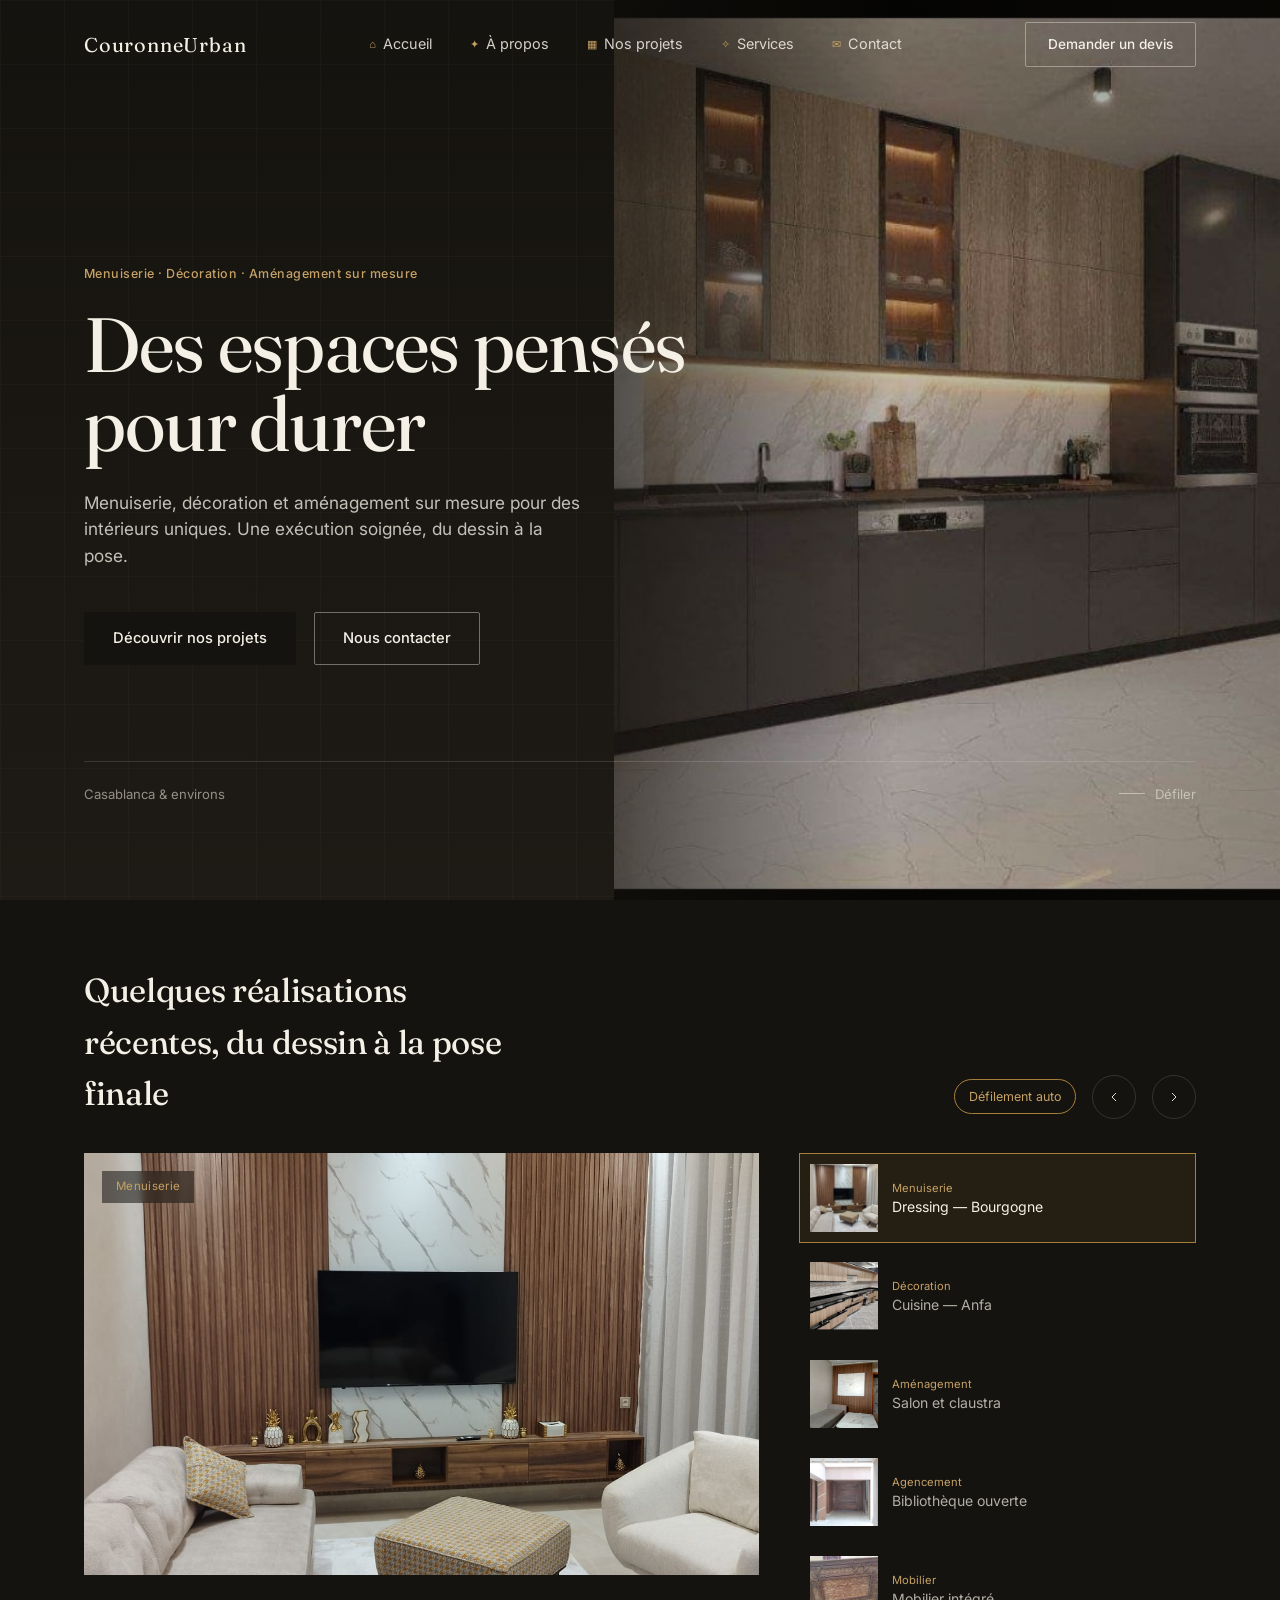
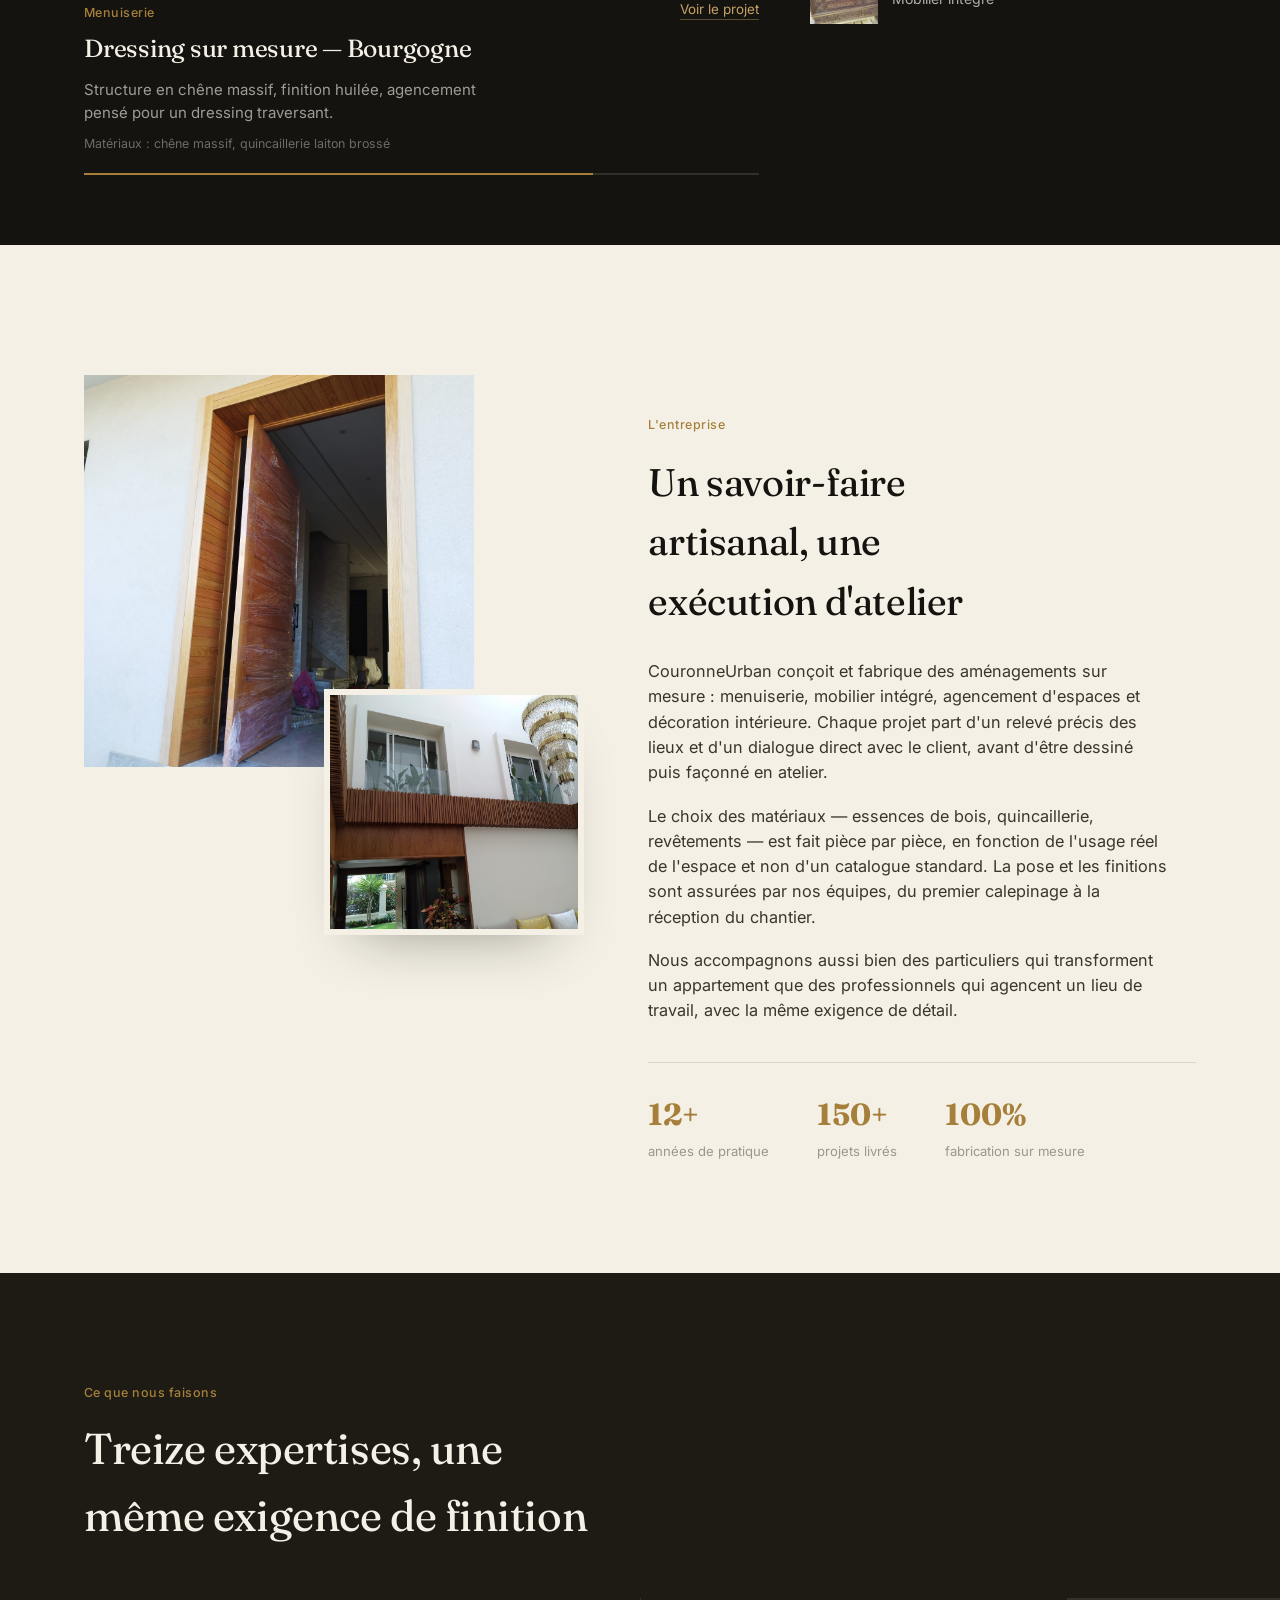
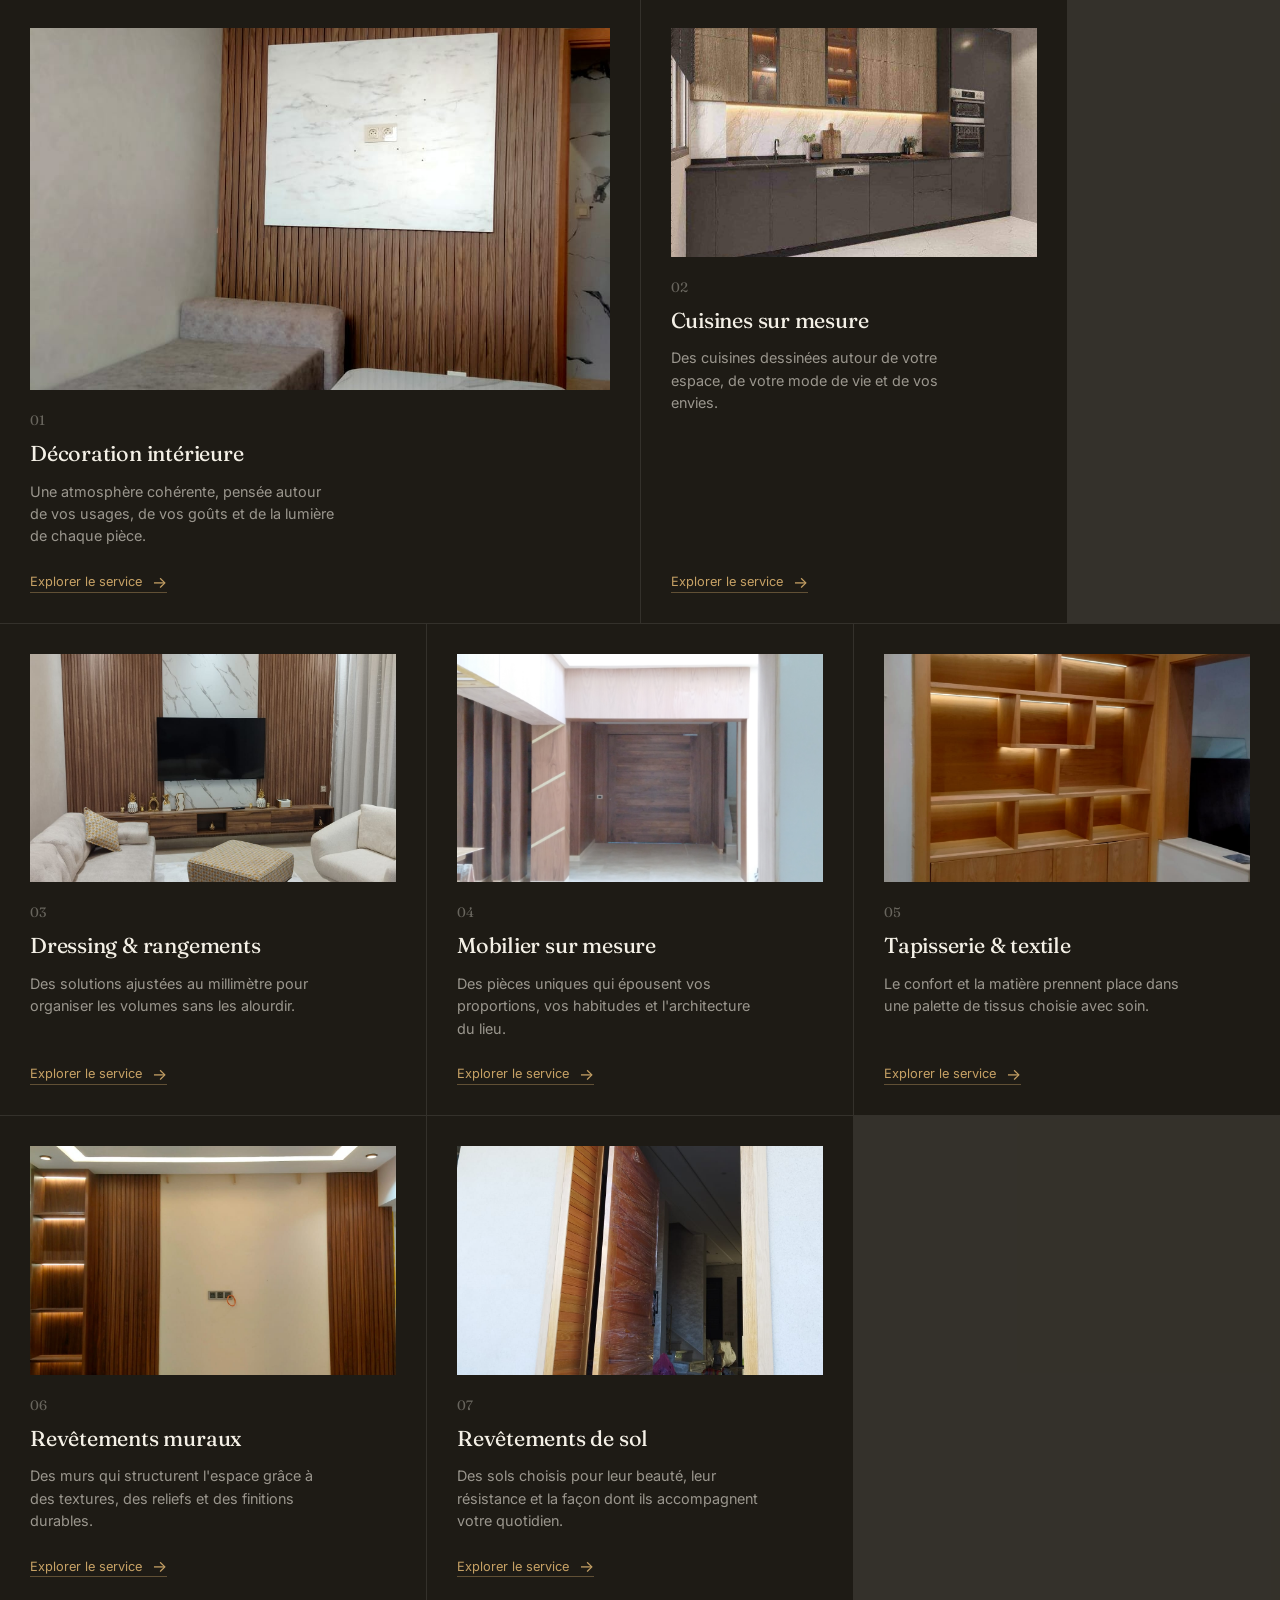
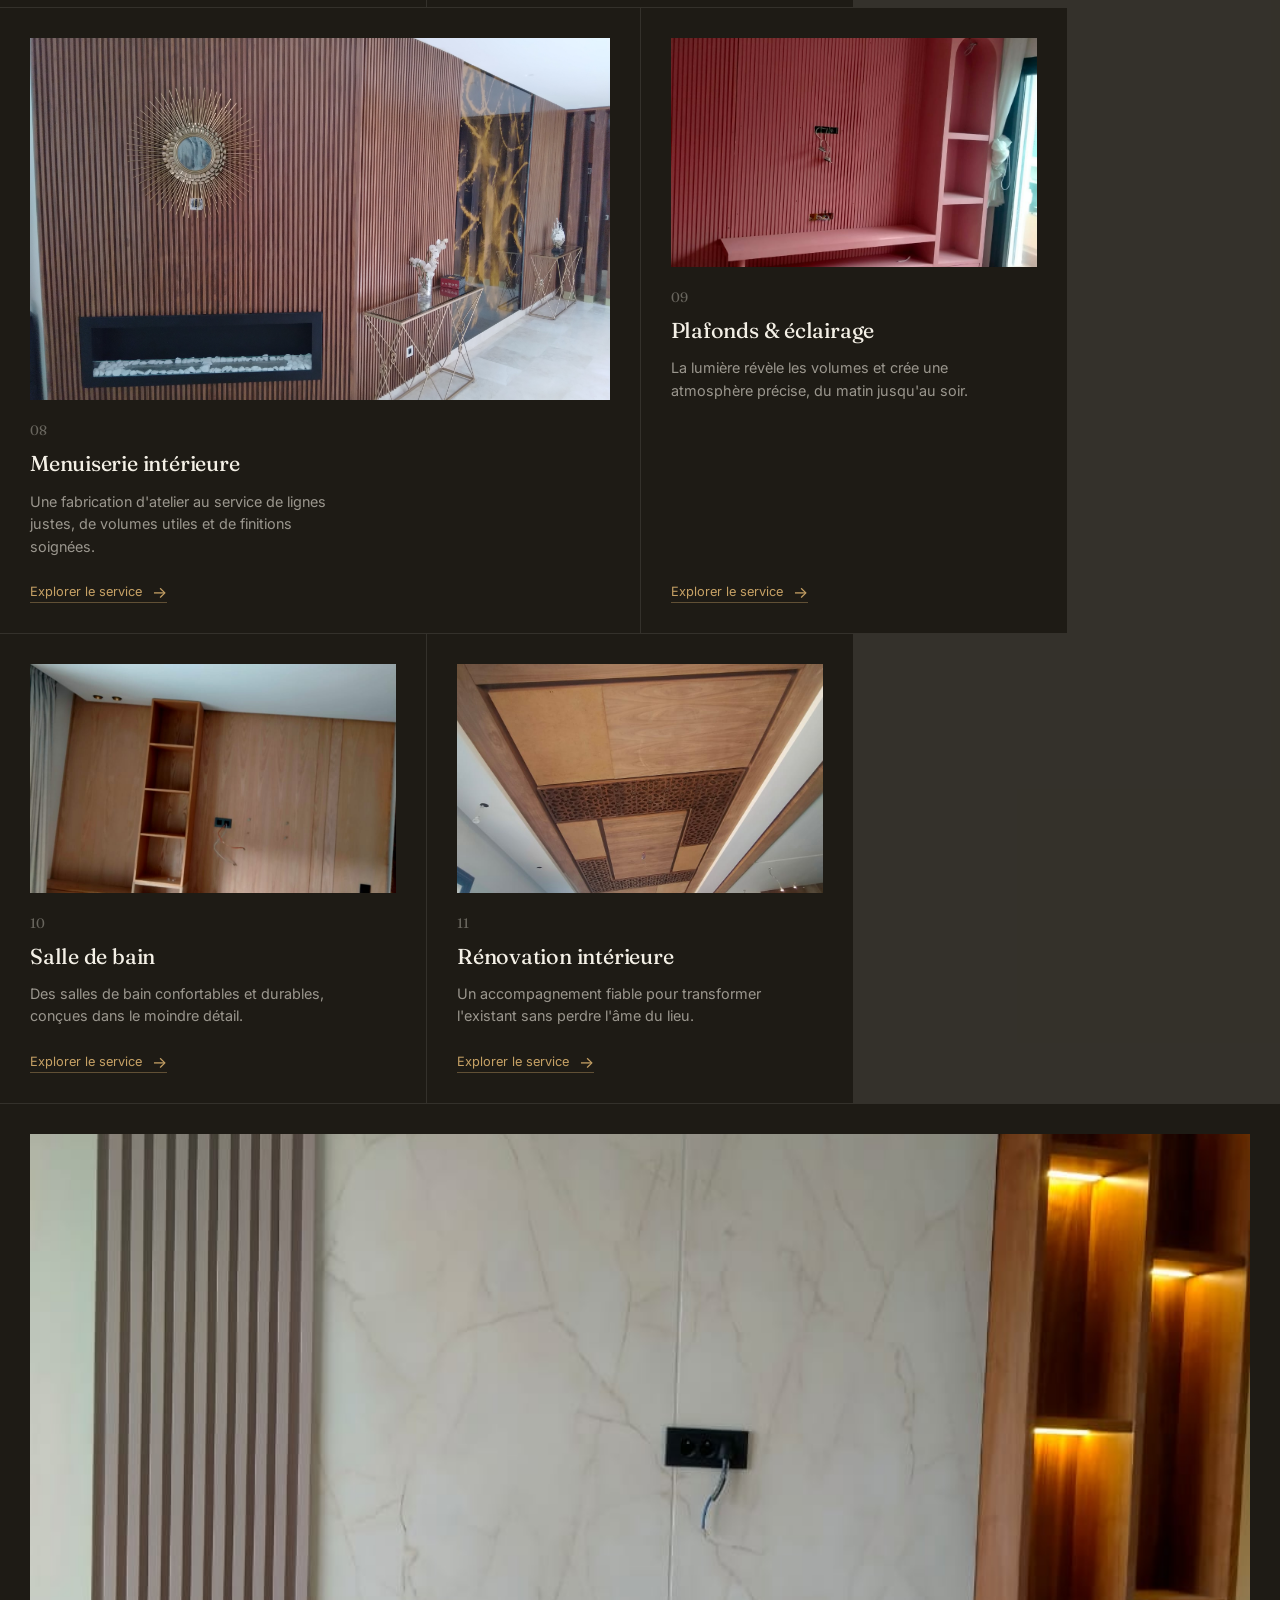
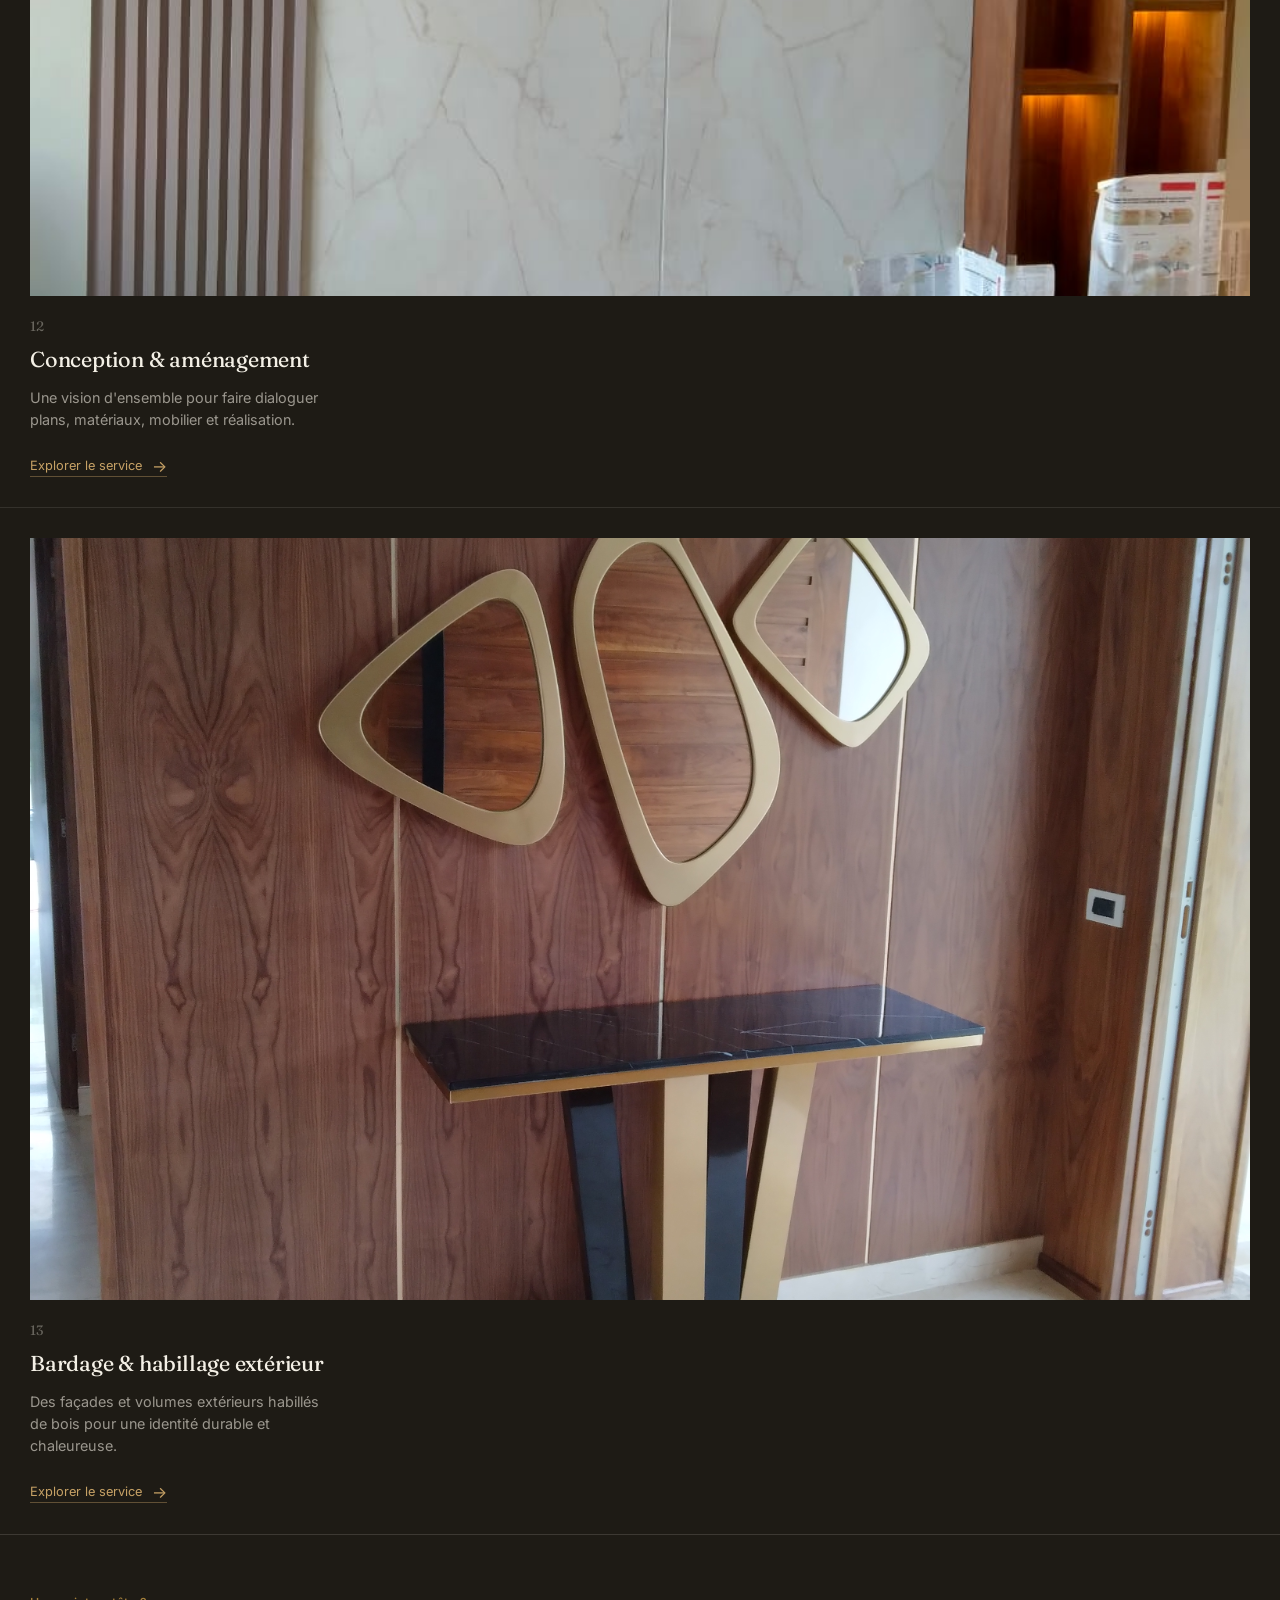
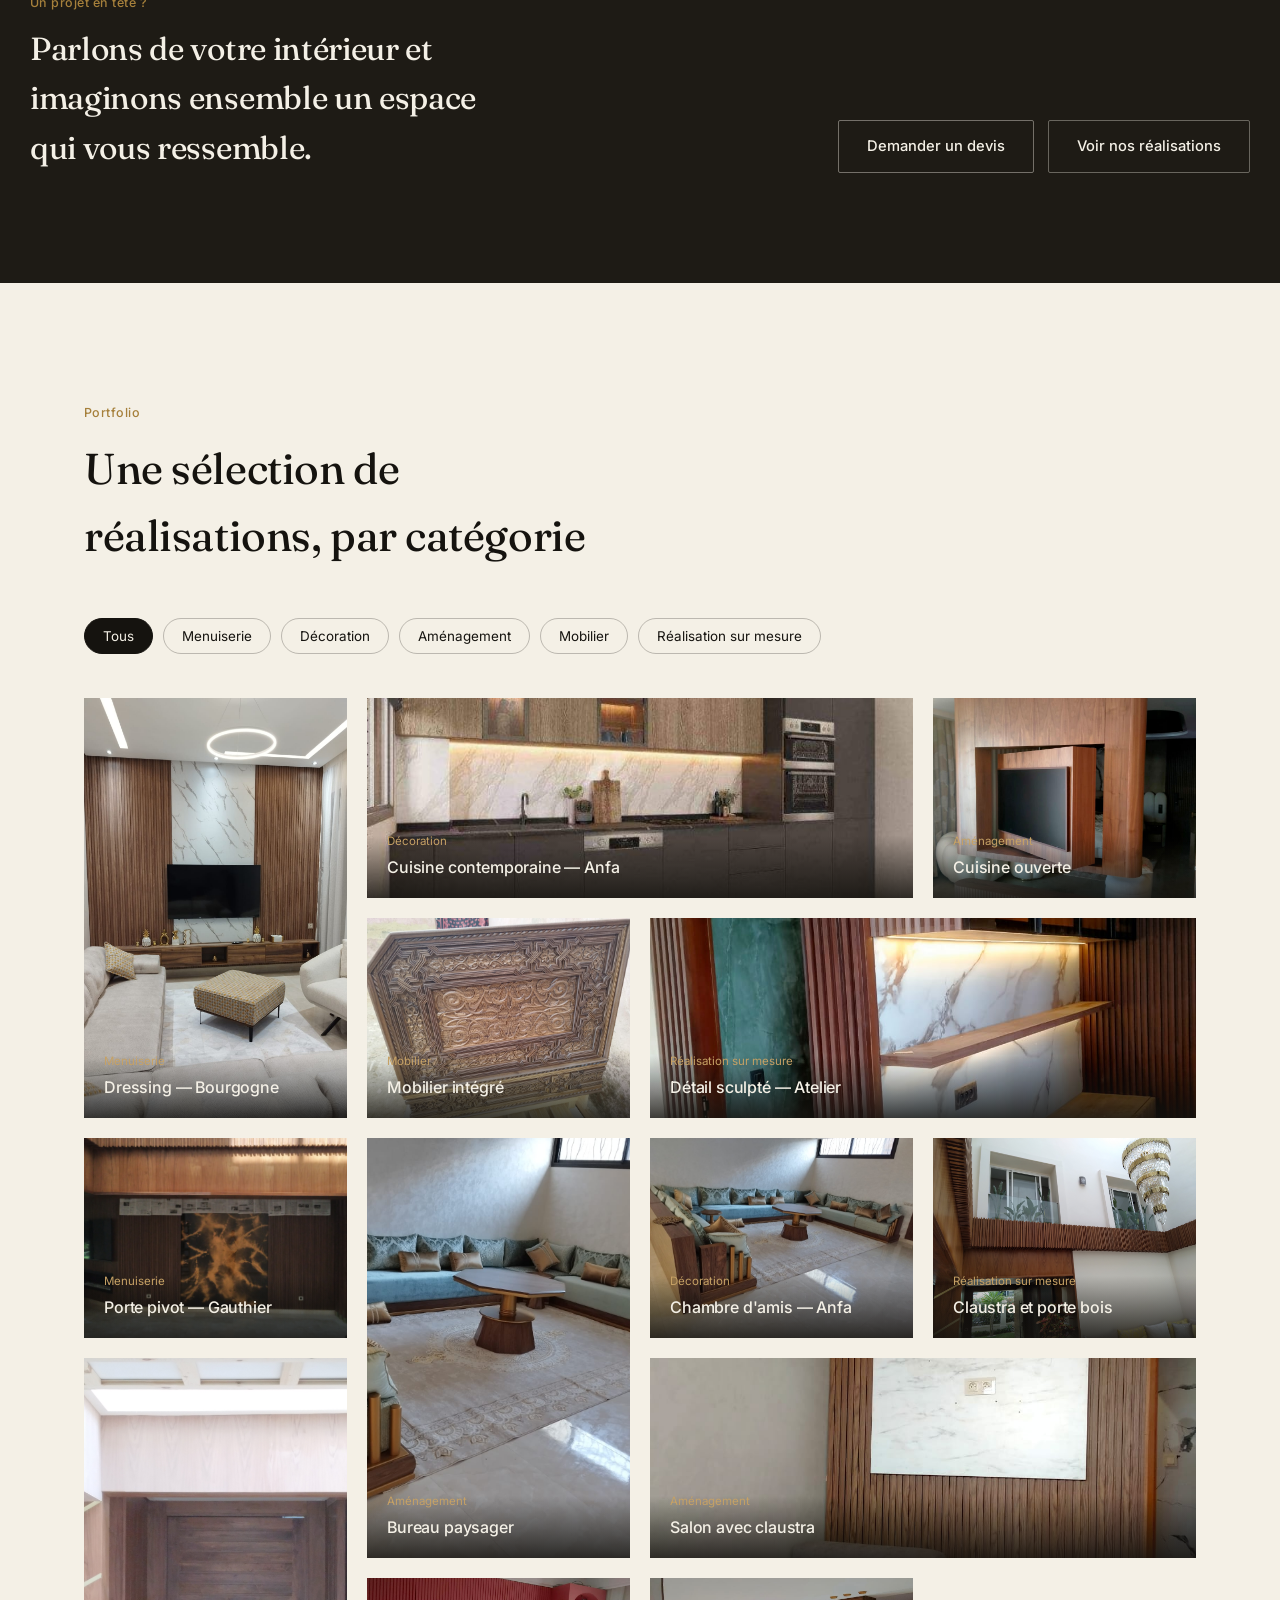
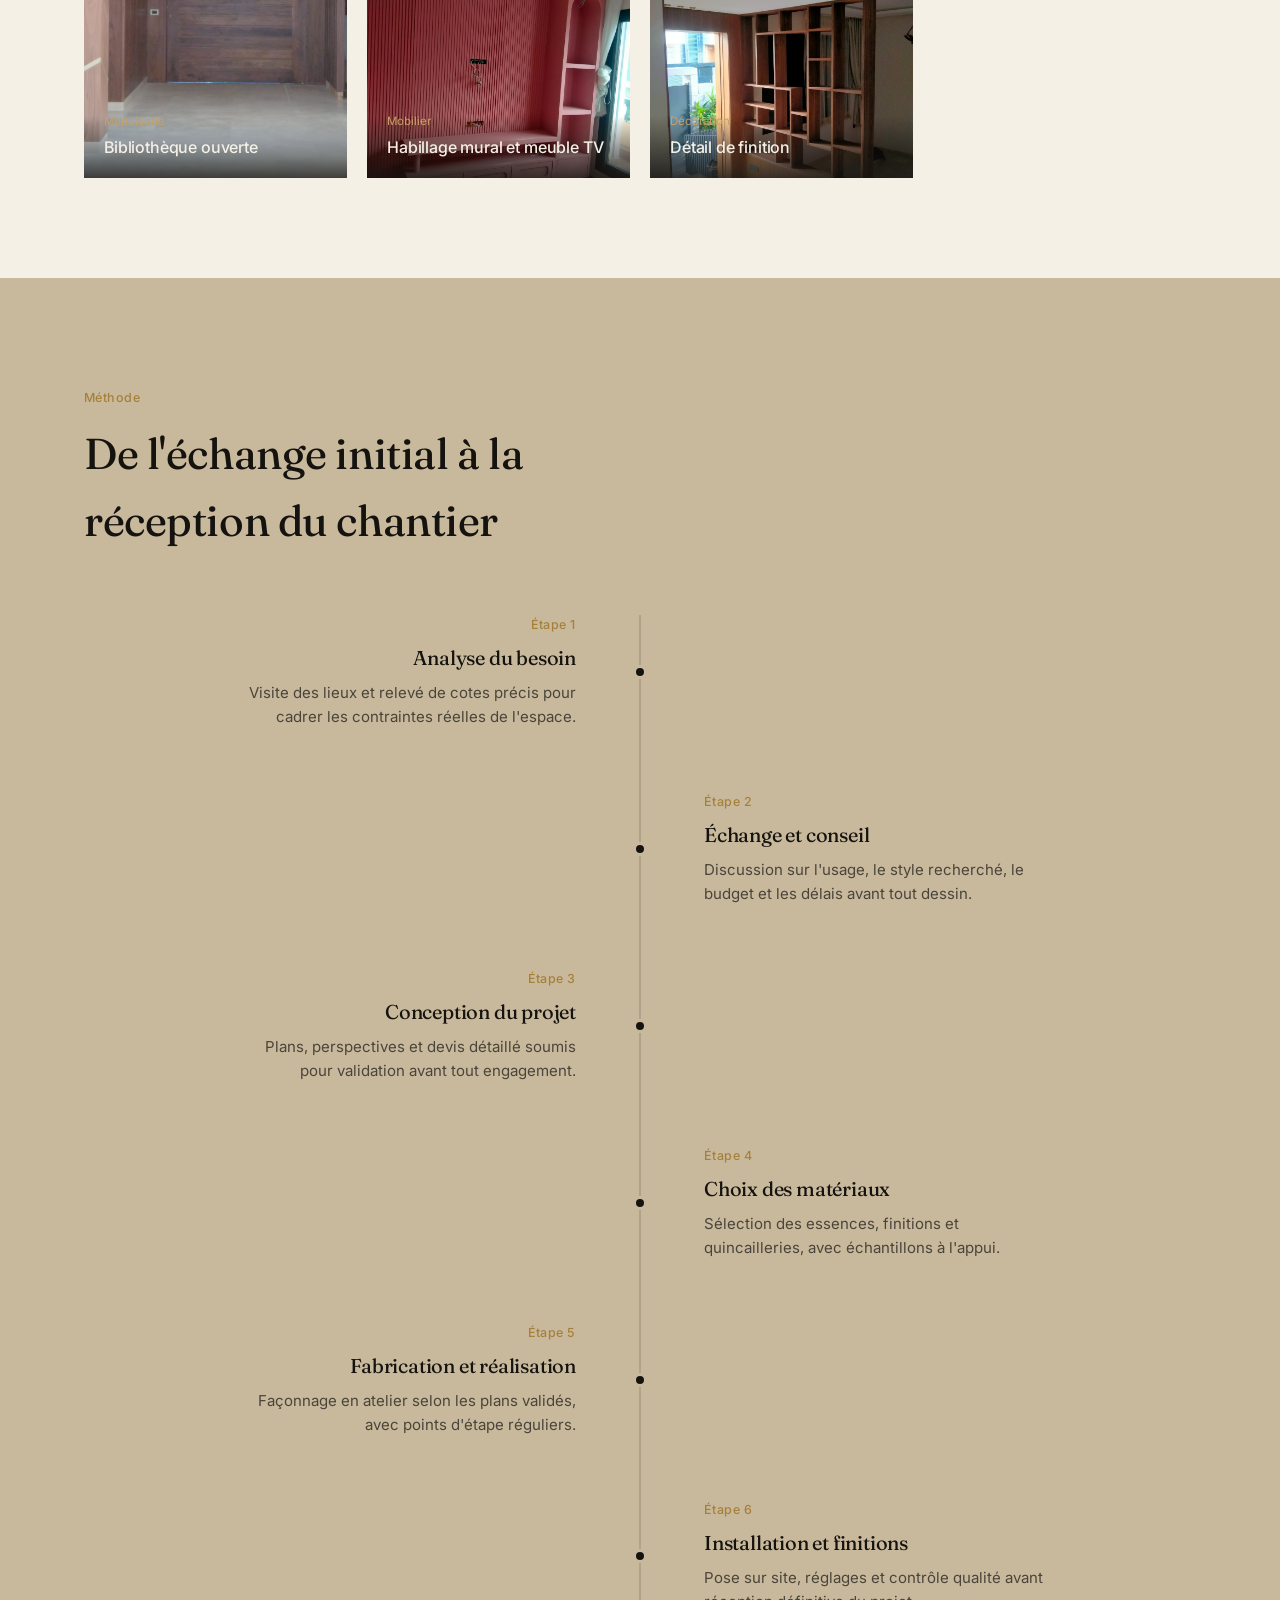
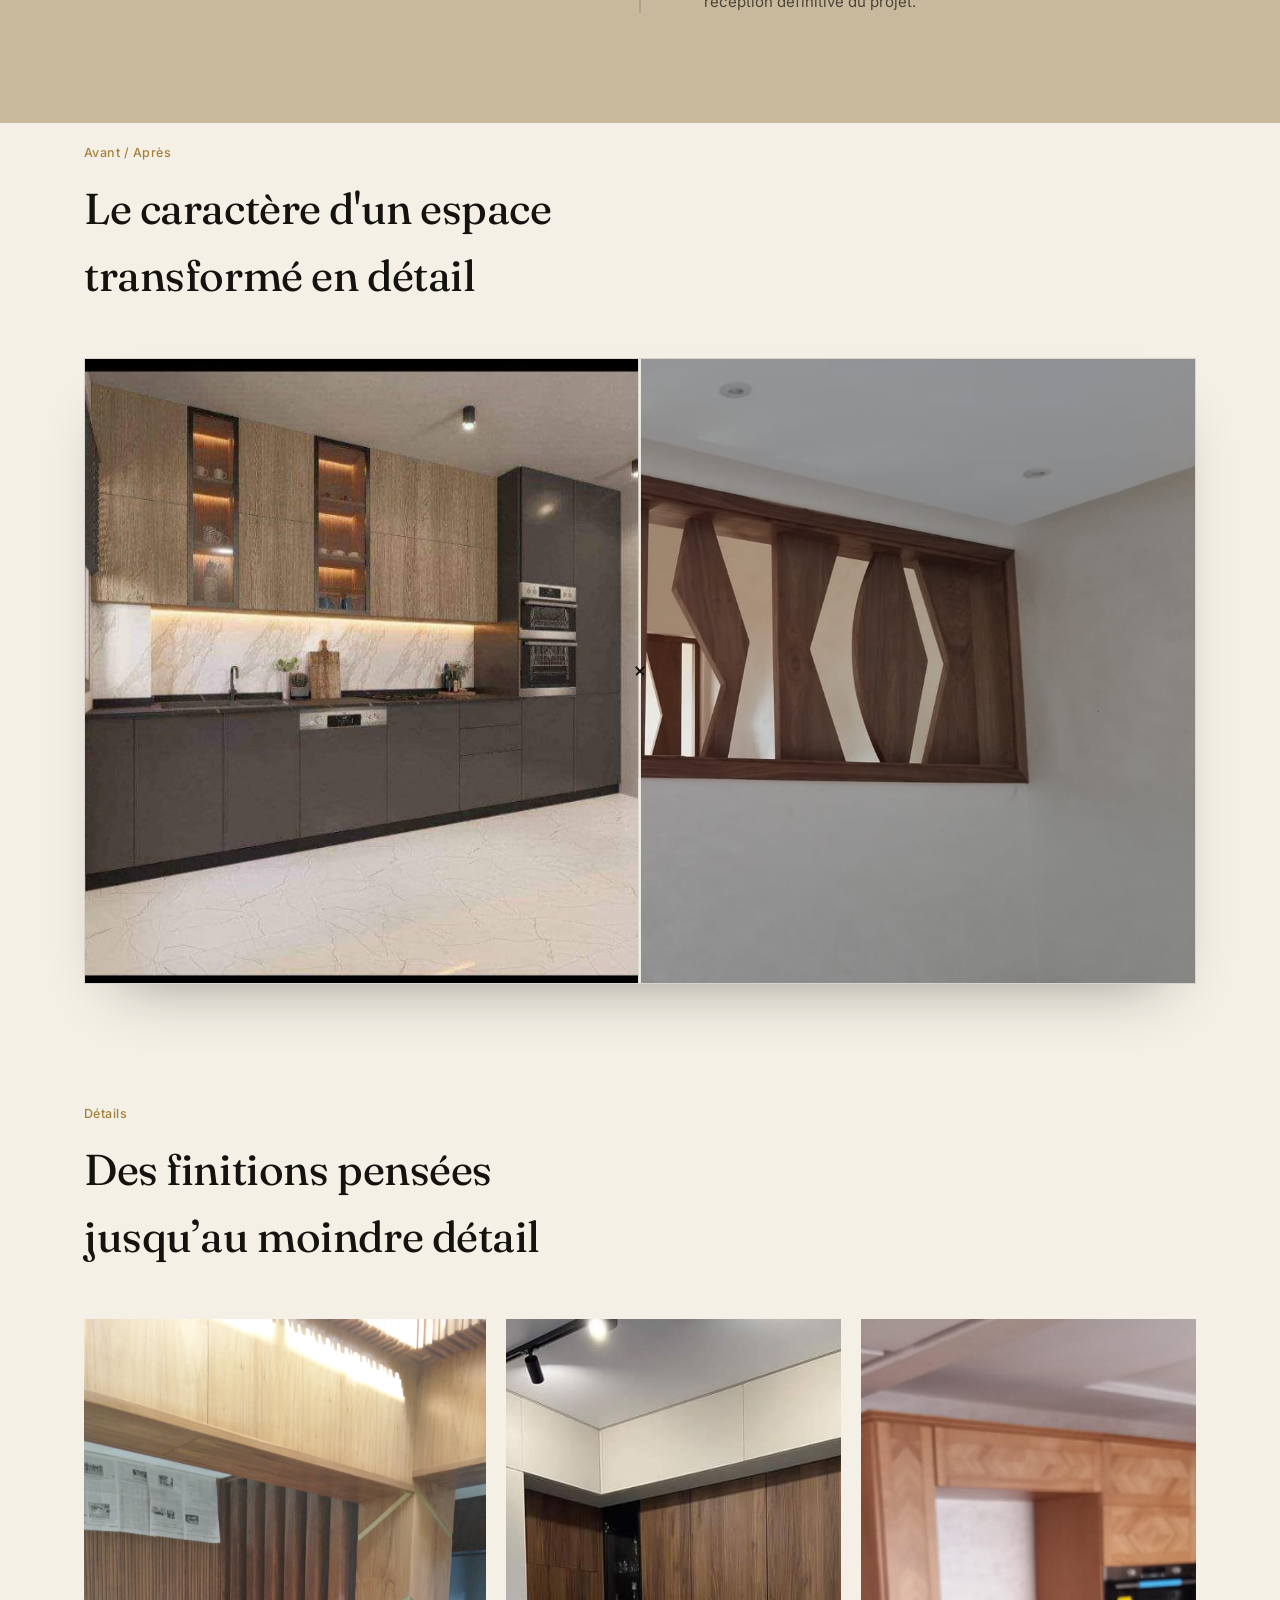
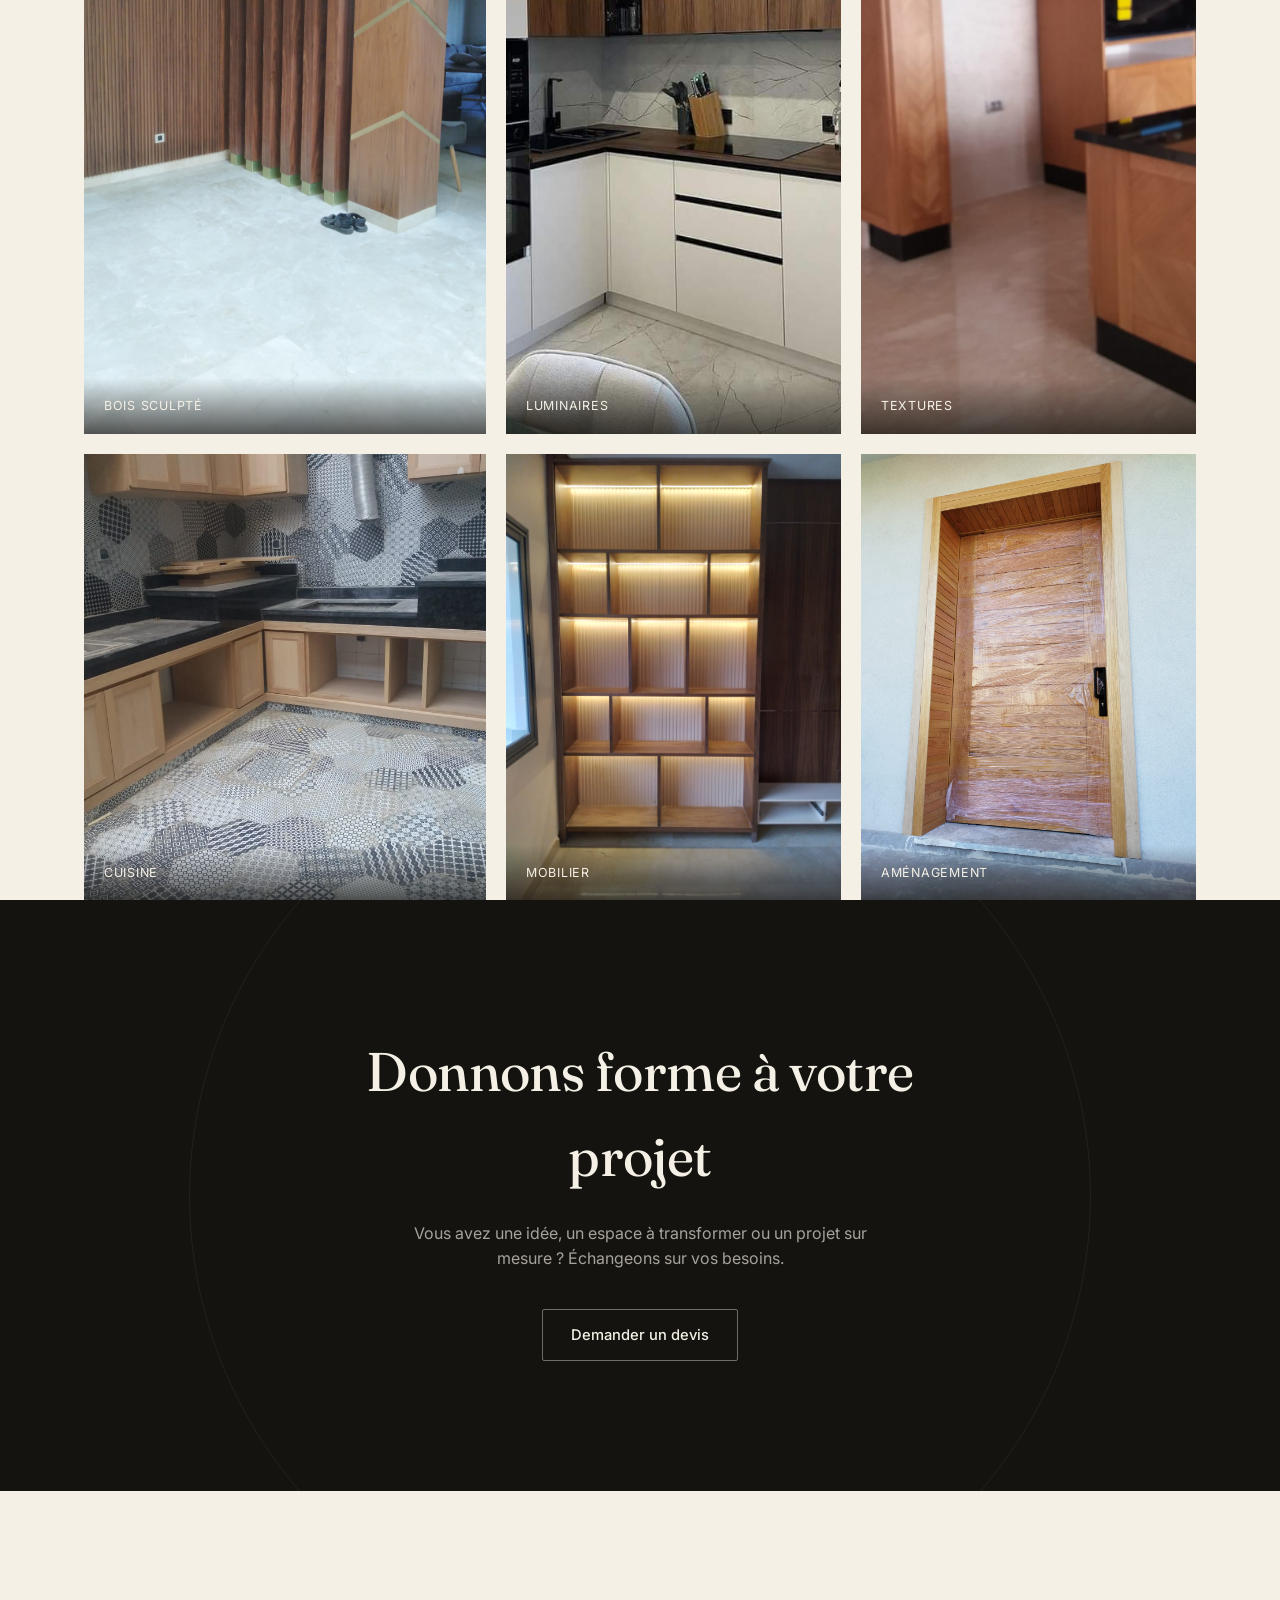
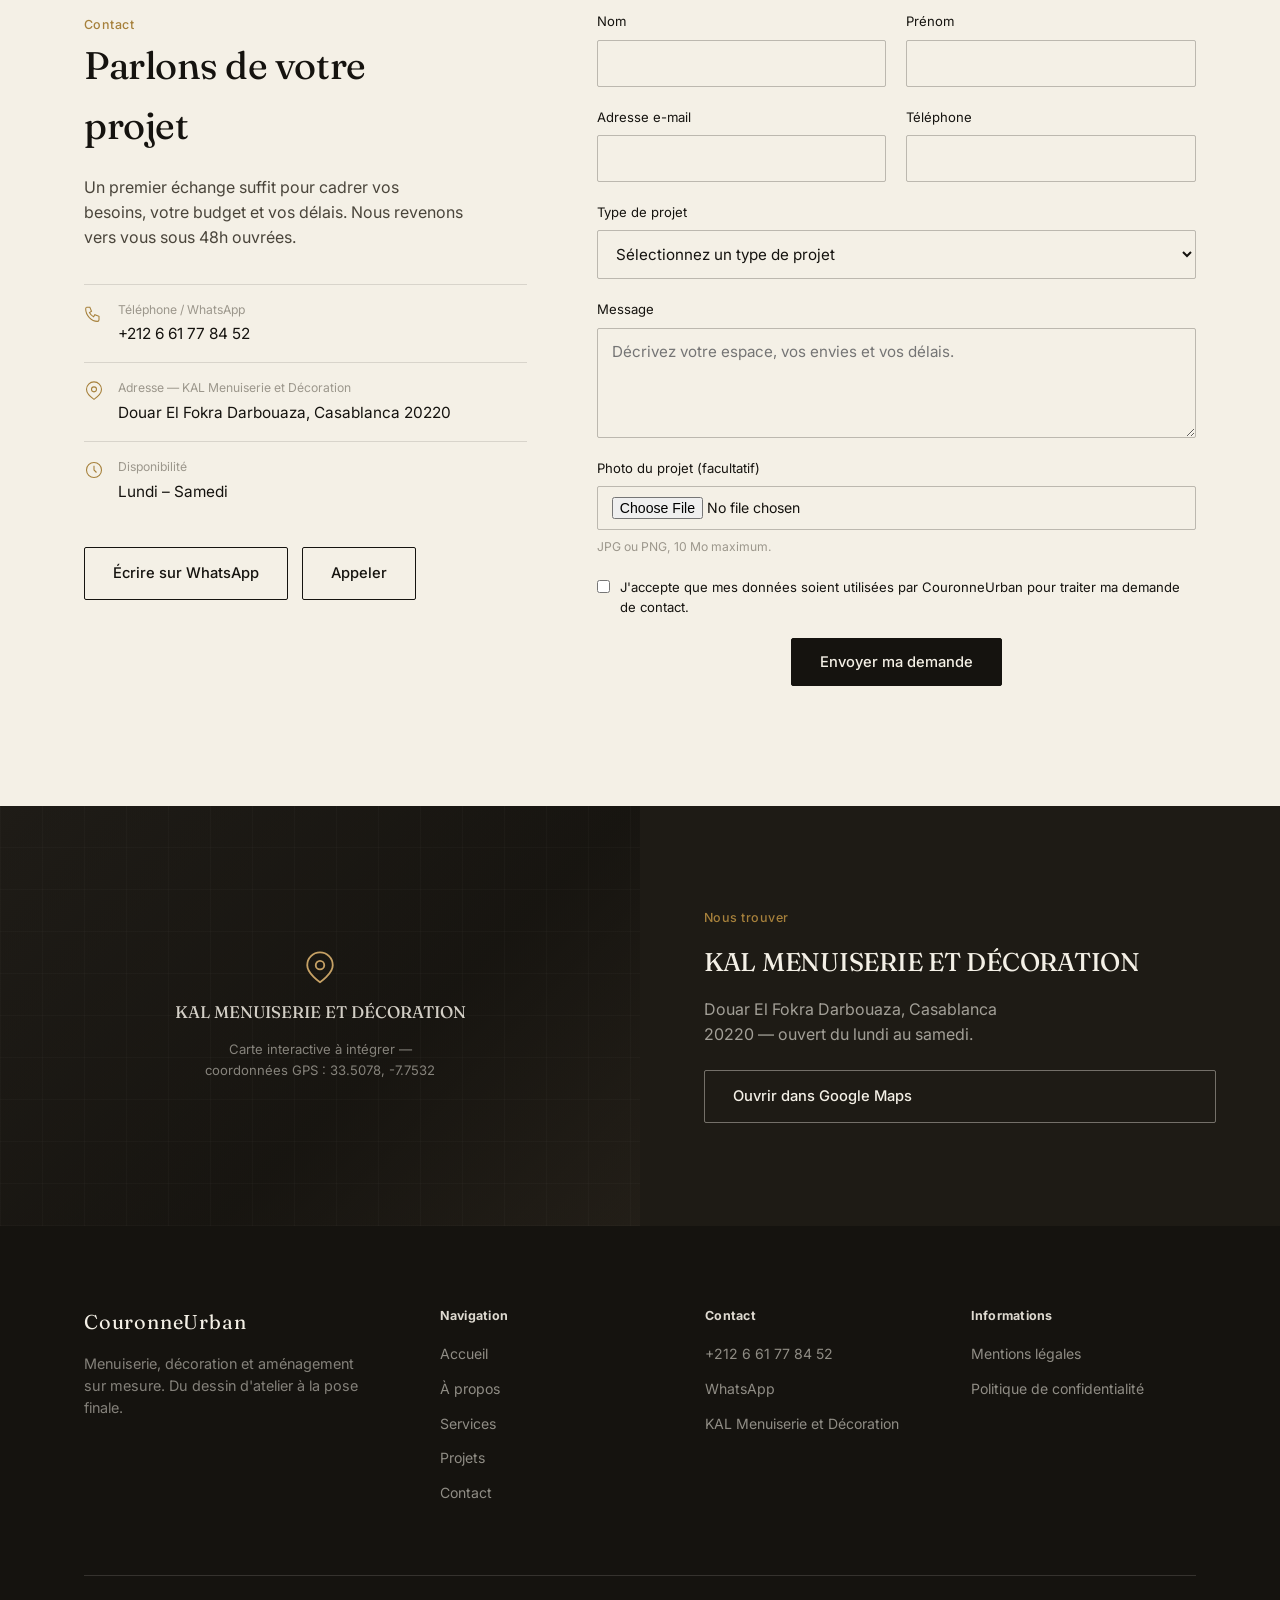
==== commit bd1d80c1: "Renomme la marque en CouronneUrban" ====
--- a/index.html
+++ b/index.html
@@ -3,10 +3,10 @@
 <head>
 <meta charset="UTF-8">
 <meta name="viewport" content="width=device-width, initial-scale=1.0">
-<title>Couronne Urban — Menuiserie, décoration &amp; aménagement sur mesure à Casablanca</title>
-<meta name="description" content="Couronne Urban conçoit et réalise des projets de menuiserie sur mesure, de décoration intérieure et d'aménagement d'espaces à Casablanca. Un savoir-faire artisanal au service d'intérieurs durables.">
-<meta property="og:title" content="Couronne Urban — Menuiserie, décoration & aménagement sur mesure">
-<meta property="og:description" content="Des espaces pensés pour durer. Découvrez le savoir-faire de Couronne Urban en menuiserie, décoration intérieure et aménagement sur mesure.">
+<title>CouronneUrban — Menuiserie, décoration &amp; aménagement sur mesure à Casablanca</title>
+<meta name="description" content="CouronneUrban conçoit et réalise des projets de menuiserie sur mesure, de décoration intérieure et d'aménagement d'espaces à Casablanca. Un savoir-faire artisanal au service d'intérieurs durables.">
+<meta property="og:title" content="CouronneUrban — Menuiserie, décoration & aménagement sur mesure">
+<meta property="og:description" content="Des espaces pensés pour durer. Découvrez le savoir-faire de CouronneUrban en menuiserie, décoration intérieure et aménagement sur mesure.">
 <meta property="og:type" content="website">
 <link rel="icon" href="favicon.svg" type="image/svg+xml">
 <link rel="apple-touch-icon" href="favicon.svg">
@@ -18,7 +18,7 @@
 {
   "@context": "https://schema.org",
   "@type": "Organization",
-  "name": "Couronne Urban",
+  "name": "CouronneUrban",
   "description": "Entreprise spécialisée en menuiserie sur mesure, décoration intérieure et aménagement d'espaces.",
   "areaServed": "Casablanca, Maroc"
 }
@@ -51,7 +51,7 @@
 <!-- ============ NAVBAR ============ -->
 <header class="nav" id="siteNav">
   <div class="container">
-    <a href="#hero" class="logo">COURONNE URBAN</a>
+    <a href="#hero" class="logo">CouronneUrban</a>
     <nav class="nav-links" aria-label="Navigation principale">
       <a href="#hero"><span class="nav-emoji" aria-hidden="true">⌂</span>Accueil</a>
       <a href="#a-propos"><span class="nav-emoji" aria-hidden="true">✦</span>À propos</a>
@@ -188,7 +188,7 @@
     <div class="about-text">
       <span class="eyebrow">L'entreprise</span>
       <h2>Un savoir-faire artisanal, une exécution d'atelier</h2>
-      <p>Couronne Urban conçoit et fabrique des aménagements sur mesure : menuiserie, mobilier intégré, agencement d'espaces et décoration intérieure. Chaque projet part d'un relevé précis des lieux et d'un dialogue direct avec le client, avant d'être dessiné puis façonné en atelier.</p>
+      <p>CouronneUrban conçoit et fabrique des aménagements sur mesure : menuiserie, mobilier intégré, agencement d'espaces et décoration intérieure. Chaque projet part d'un relevé précis des lieux et d'un dialogue direct avec le client, avant d'être dessiné puis façonné en atelier.</p>
       <p>Le choix des matériaux — essences de bois, quincaillerie, revêtements — est fait pièce par pièce, en fonction de l'usage réel de l'espace et non d'un catalogue standard. La pose et les finitions sont assurées par nos équipes, du premier calepinage à la réception du chantier.</p>
       <p>Nous accompagnons aussi bien des particuliers qui transforment un appartement que des professionnels qui agencent un lieu de travail, avec la même exigence de détail.</p>
       <div class="about-stats">
@@ -588,7 +588,7 @@
         <div class="field full" data-field="consent">
           <label class="consent">
             <input type="checkbox" id="f-consent" name="consent" required>
-            <span>J'accepte que mes données soient utilisées par Couronne Urban pour traiter ma demande de contact.</span>
+            <span>J'accepte que mes données soient utilisées par CouronneUrban pour traiter ma demande de contact.</span>
           </label>
           <span class="err-msg">Merci d'accepter le traitement de vos données pour continuer.</span>
         </div>
@@ -625,7 +625,7 @@
   <div class="container">
     <div class="foot-grid">
       <div>
-        <a href="#hero" class="logo">COURONNE URBAN</a>
+        <a href="#hero" class="logo">CouronneUrban</a>
         <p class="blurb">Menuiserie, décoration et aménagement sur mesure. Du dessin d'atelier à la pose finale.</p>
       </div>
       <div class="foot-col">
@@ -655,7 +655,7 @@
       </div>
     </div>
     <div class="foot-bottom">
-      <span id="copyYear">© 2026 Couronne Urban. Tous droits réservés.</span>
+      <span id="copyYear">© 2026 CouronneUrban. Tous droits réservés.</span>
       <div class="legal-links">
         <a href="#">Mentions légales</a>
         <a href="#">Confidentialité</a>
